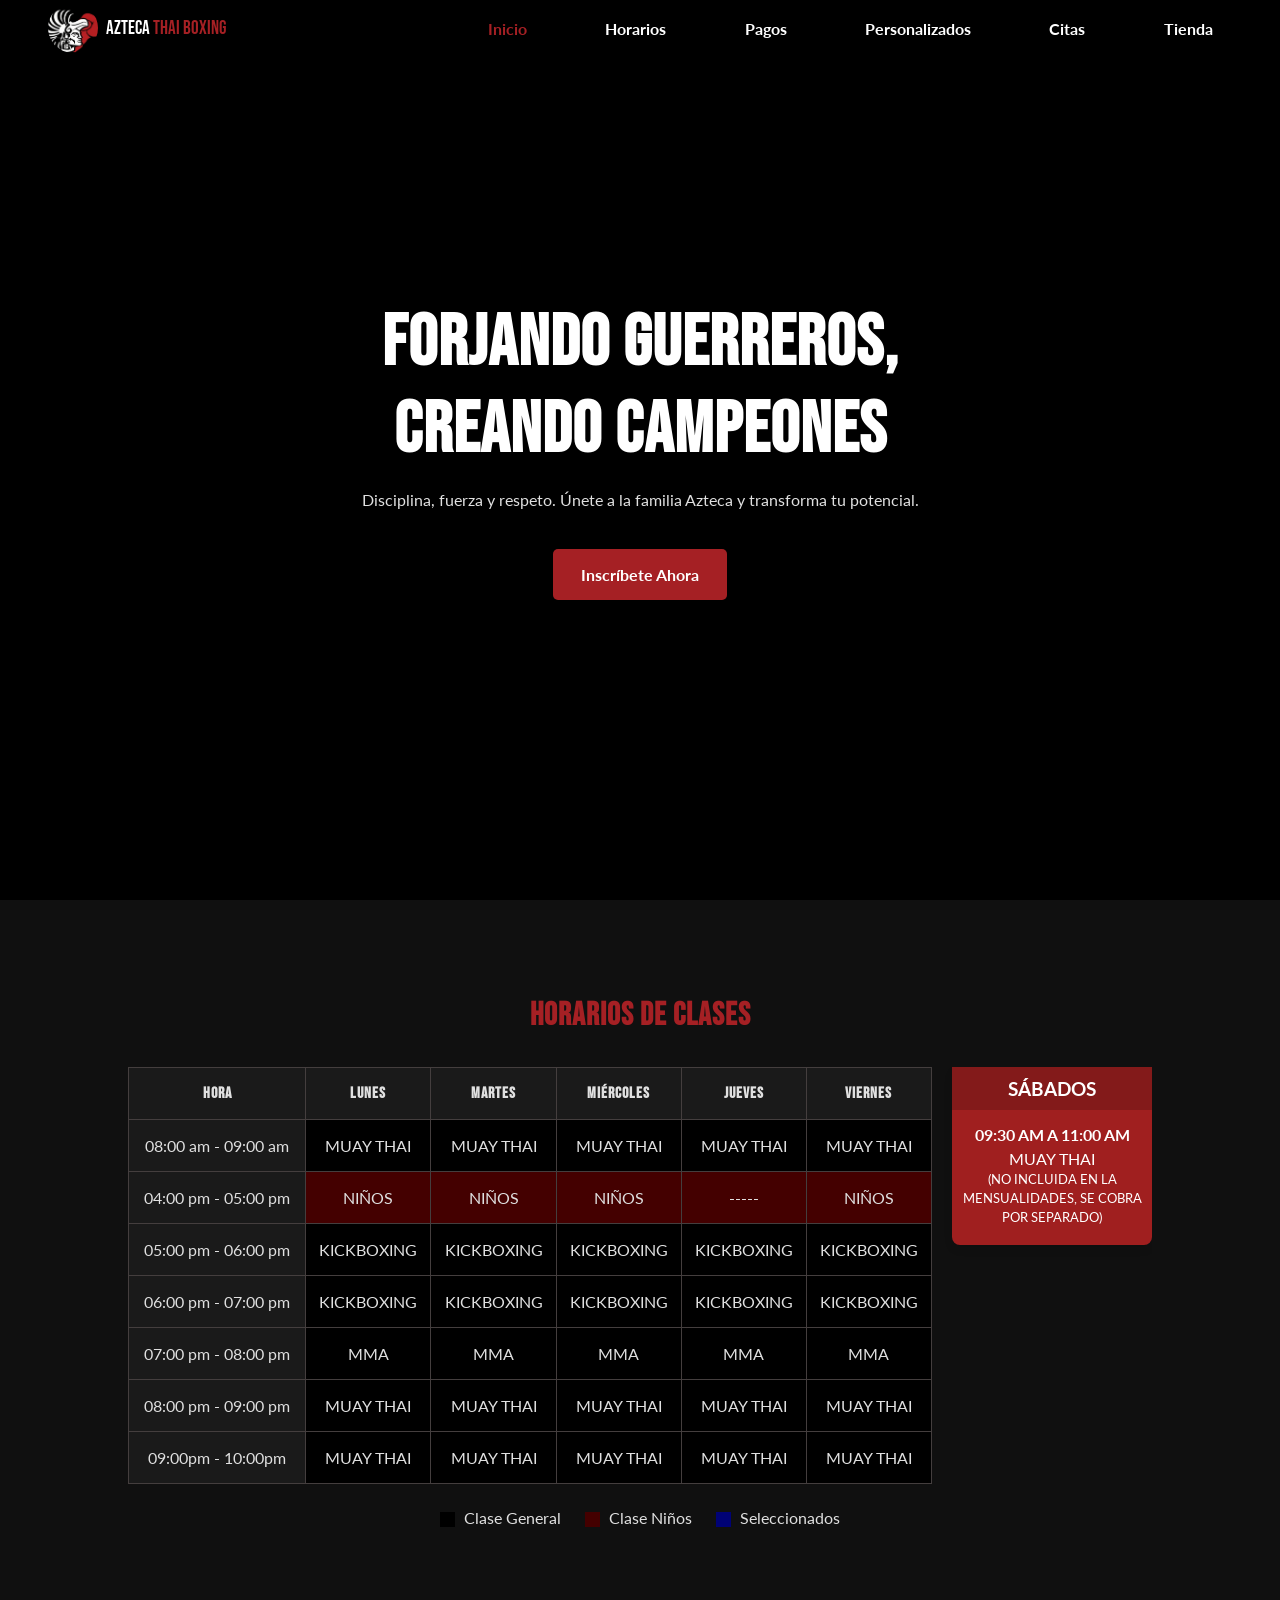
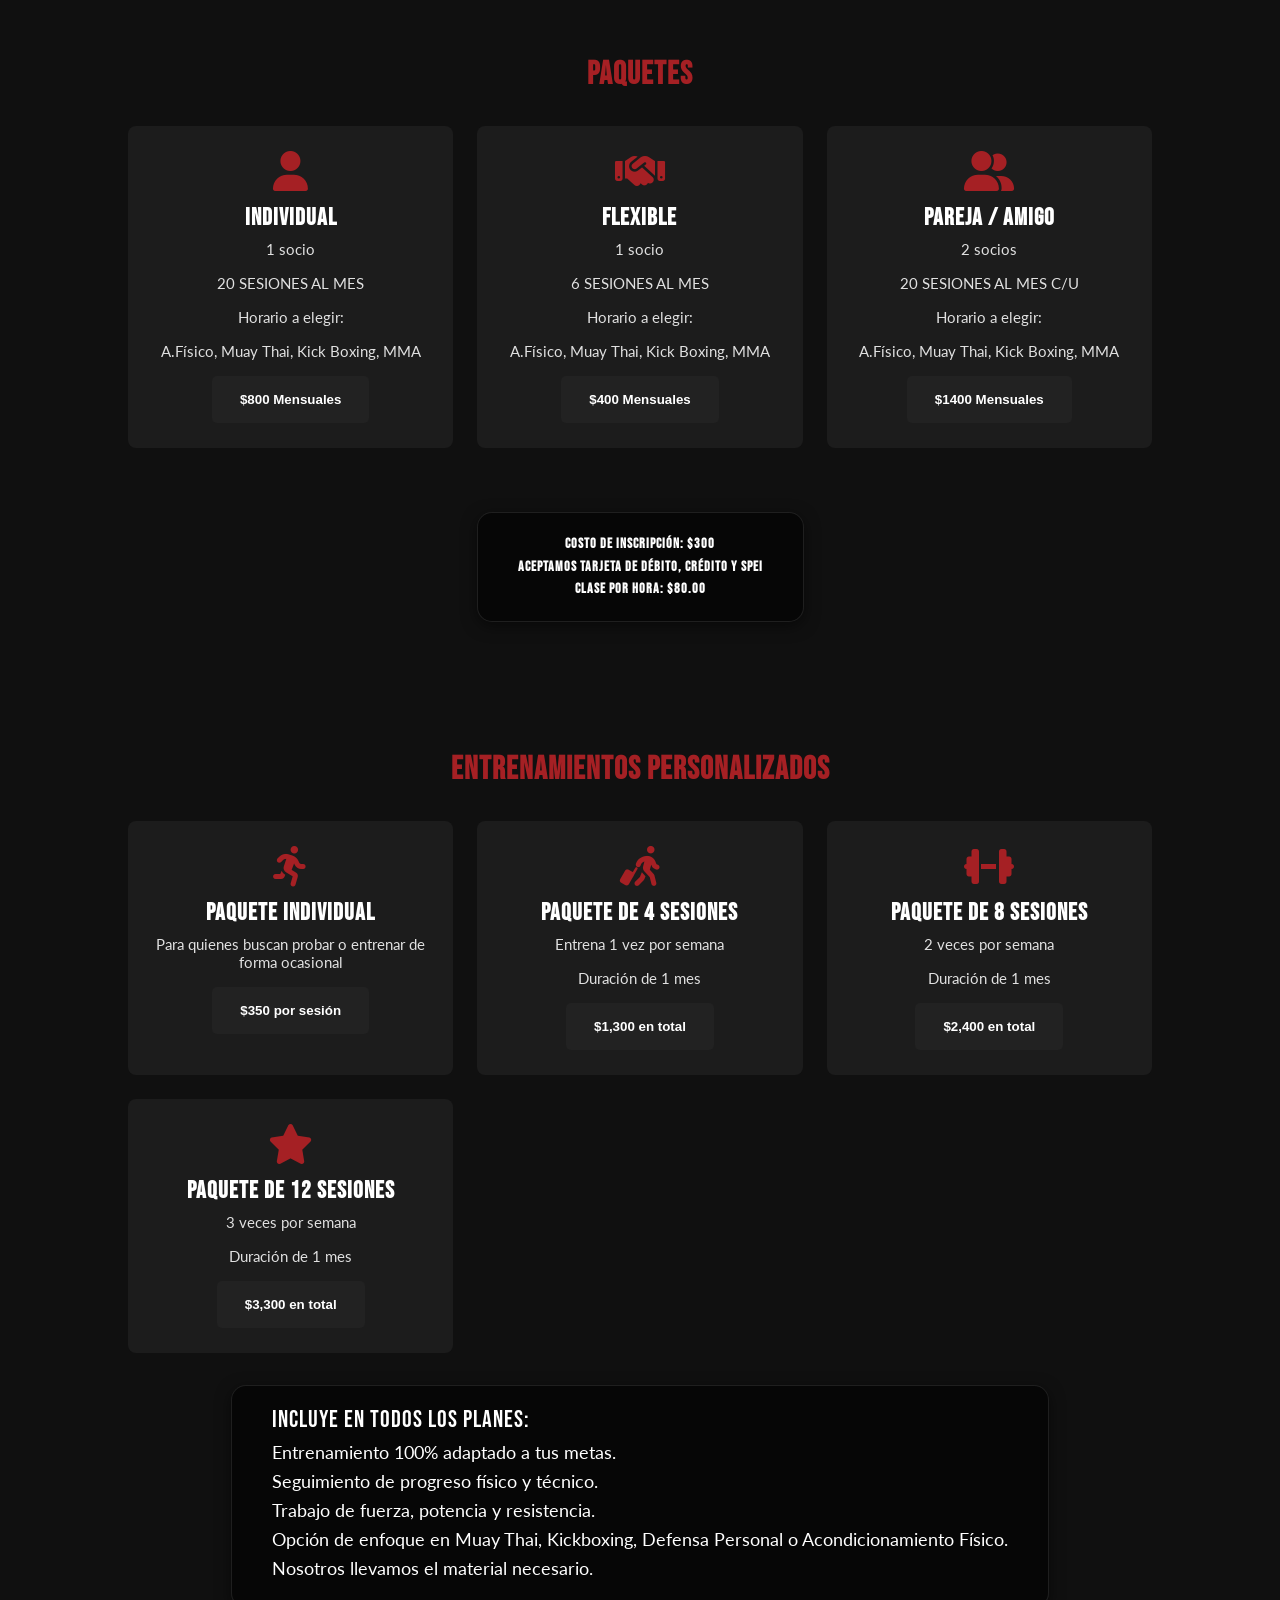
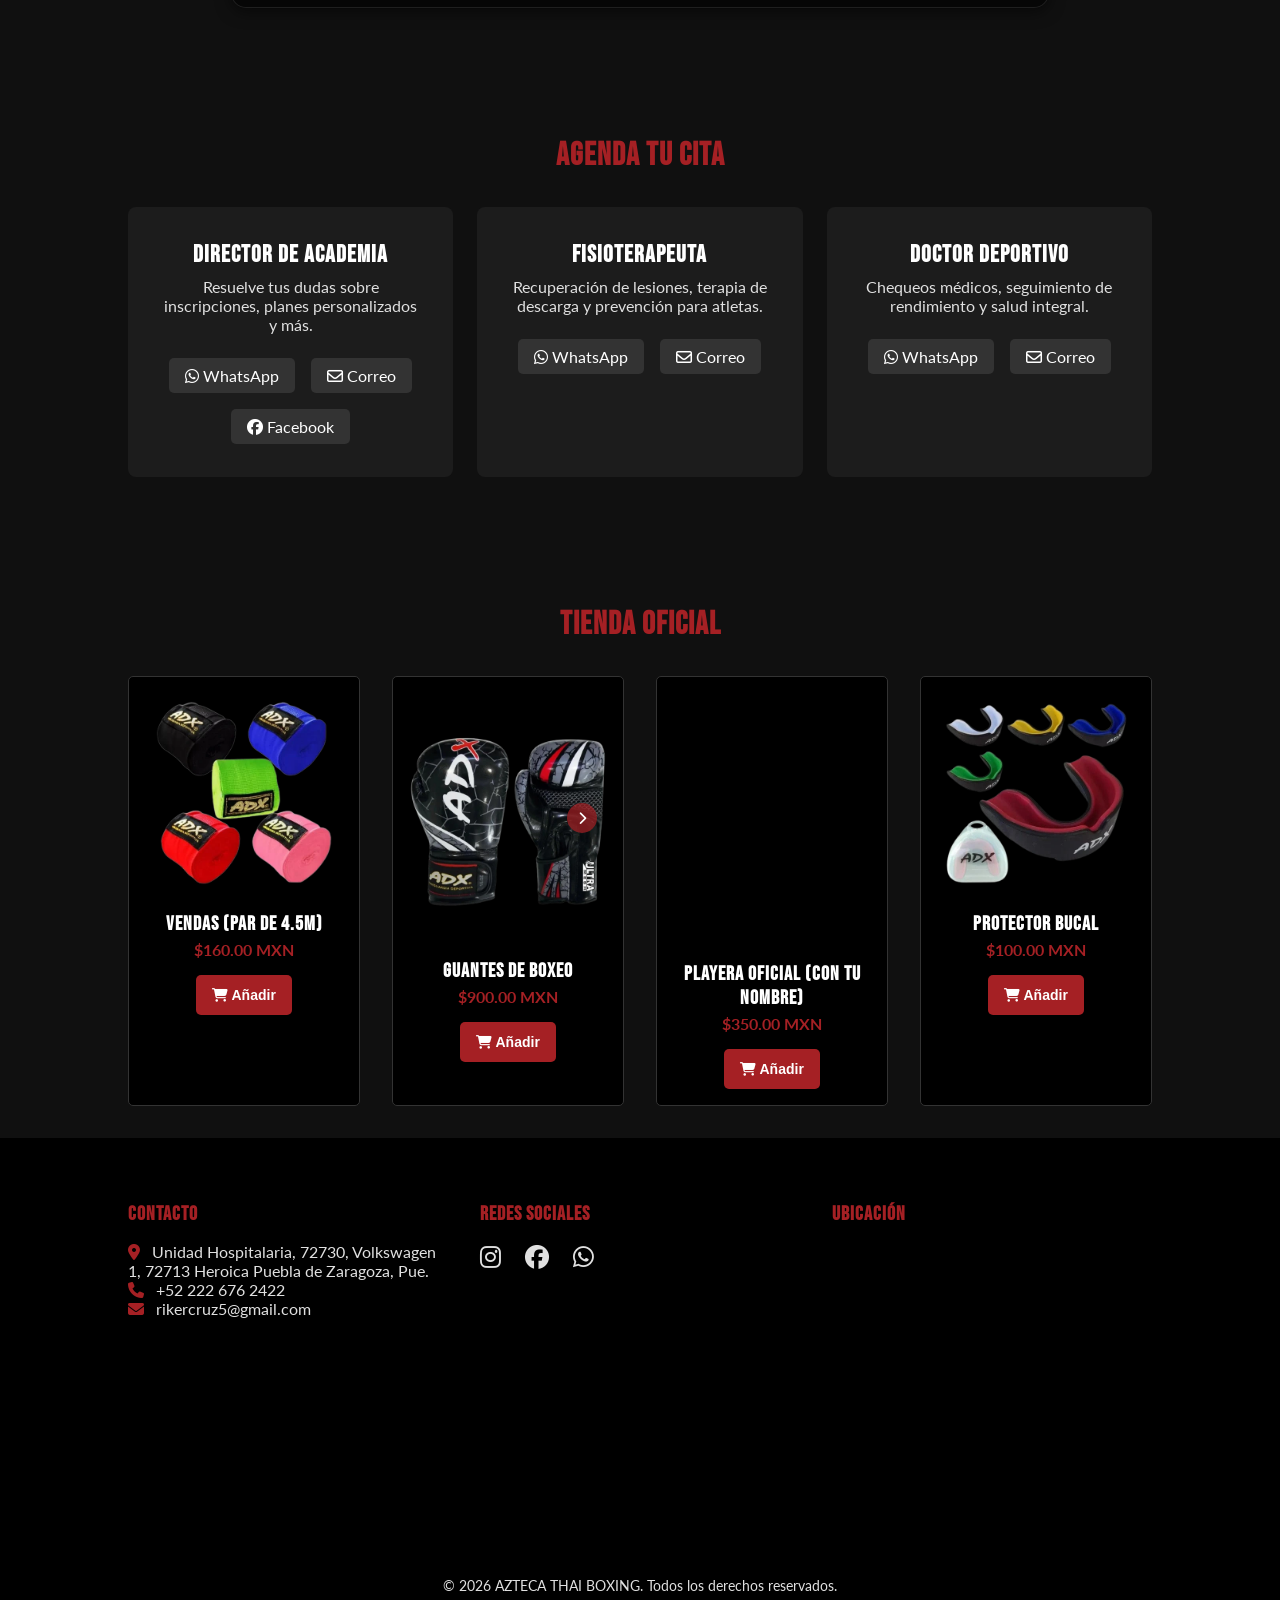
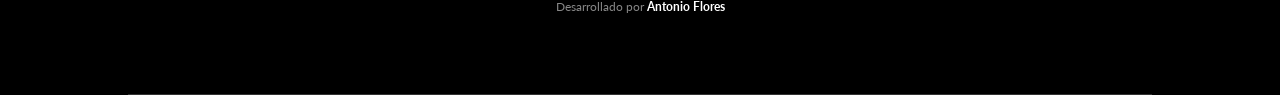
==== index.html @ 3874cb07 "Updates carousel images and container class for homepage Replaces carousel background images with .w" ====
<!DOCTYPE html>
<html lang="es">
<head>  
    <meta charset="UTF-8">
    <meta name="viewport" content="width=device-width, initial-scale=1.0">
    <title>AZTECA THAI BOXING - Forjando Guerreros</title>
    
    <link rel="stylesheet" href="style.css">
    
    <link rel="preconnect" href="https://fonts.googleapis.com">
    <link rel="preconnect" href="https://fonts.gstatic.com" crossorigin>
    <link href="https://fonts.googleapis.com/css2?family=Bebas+Neue&family=Lato:wght@400;700;900&display=swap" rel="stylesheet">
    
    <link rel="stylesheet" href="https://cdnjs.cloudflare.com/ajax/libs/font-awesome/6.5.1/css/all.min.css"/>
</head>

<body>

    <header class="header" id="header">
        <nav class="nav container">
            <div class="logo-container">
                <img src="img/logofondo.webp" alt="Logo Azteca Thai Boxing" class="logo">
                <a href="#" class="nav__logo">AZTECA <span>THAI BOXING</span></a>
            </div>

            <div class="nav__menu" id="nav-menu">
                <ul class="nav__list">
                    <li class="nav__item"><a href="#inicio" class="nav__link active-link">Inicio</a></li>
                    <li class="nav__item"><a href="#horarios" class="nav__link">Horarios</a></li>
                    <li class="nav__item"><a href="#pagos" class="nav__link">Pagos</a></li>
                    <li class="nav__item"><a href="#personalizados" class="nav__link">Personalizados</a></li> 
                    <li class="nav__item"><a href="#citas" class="nav__link">Citas</a></li>
                    <li class="nav__item"><a href="#tienda" class="nav__link">Tienda</a></li>
                </ul>
                <div class="nav__close" id="nav-close"><i class="fas fa-times"></i></div>
            </div>

            <div class="nav__toggle" id="nav-toggle"><i class="fas fa-bars"></i></div>
        </nav>
    </header>

    <main class="main">
        
        <section class="inicio" id="inicio">
           <div class="carousel-container">
                <div class="carousel-slide" style="background-image: url('img/fondo1.webp');"></div>
                <div class="carousel-slide" style="background-image: url('img/fondo2.webp');"></div>
                <div class="carousel-slide" style="background-image: url('img/fondo3.webp');"></div>
                <div class="carousel-slide" style="background-image: url('img/fondo4.webp');"></div>
            </div>

            <div class="inicio__container Scontainer grid">
                <div class="inicio__data">
                    <h1 class="inicio__title">FORJANDO GUERREROS, <br> CREANDO CAMPEONES</h1>
                    <p class="inicio__description">Disciplina, fuerza y respeto. Únete a la familia Azteca y transforma tu potencial.</p>
                    <a href="#pagos" class="button">Inscríbete Ahora</a>
                </div>
            </div>
        </section>

        <section class="section container" id="horarios">
            <h2 class="section__title">Horarios de Clases</h2>
            <div class="horarios__container">
                <div class="horarios__grid"> 
                    
                    <table class="horarios__table horarios__table--semana">
                        <thead>
                            <tr>
                                <th>Hora</th>
                                <th>Lunes</th>
                                <th>Martes</th>
                                <th>Miércoles</th>
                                <th>Jueves</th>
                                <th>Viernes</th>
                            </tr>
                        </thead>
                        <tbody>
                            <tr>
                                <td>08:00 am - 09:00 am</td>
                                <td class="clase-general">MUAY THAI</td>
                                <td class="clase-general">MUAY THAI</td>
                                <td class="clase-general">MUAY THAI</td>
                                <td class="clase-general">MUAY THAI</td>
                                <td class="clase-general">MUAY THAI</td>
                            </tr>
                            <tr>
                                <td>04:00 pm - 05:00 pm</td>
                                <td class="clase-ninos">NIÑOS</td>
                                <td class="clase-ninos">NIÑOS</td>
                                <td class="clase-ninos">NIÑOS</td>
                                <td class="clase-ninos">-----</td>
                                <td class="clase-ninos">NIÑOS</td>
                            </tr>
                            <tr>
                                <td>05:00 pm - 06:00 pm</td>
                                <td class="clase-general">KICKBOXING</td>
                                <td class="clase-general">KICKBOXING</td>
                                <td class="clase-general">KICKBOXING</td>
                                <td class="clase-general">KICKBOXING</td>
                                <td class="clase-general">KICKBOXING</td>
                            </tr>
                            <tr>
                                <td>06:00 pm - 07:00 pm</td>
                                <td class="clase-general">KICKBOXING</td>
                                <td class="clase-general">KICKBOXING</td>
                                <td class="clase-general">KICKBOXING</td>
                                <td class="clase-general">KICKBOXING</td>
                                <td class="clase-general">KICKBOXING</td>
                            </tr>
                            <tr>
                                <td>07:00 pm - 08:00 pm</td>
                                <td class="clase-general">MMA</td>
                                <td class="clase-general">MMA</td>
                                <td class="clase-general">MMA</td>
                                <td class="clase-general">MMA</td>
                                <td class="clase-general">MMA</td>
                            </tr>
                            <tr>
                                <td>08:00 pm - 09:00 pm</td>
                                <td class="clase-general">MUAY THAI</td>
                                <td class="clase-general">MUAY THAI</td>
                                <td class="clase-general">MUAY THAI</td>
                                <td class="clase-general">MUAY THAI</td>
                                <td class="clase-general">MUAY THAI</td>
                            </tr>
                            <tr>
                                <td>09:00pm - 10:00pm</td>
                                <td class="clase-general">MUAY THAI</td>
                                <td class="clase-general">MUAY THAI</td>
                                <td class="clase-general">MUAY THAI</td>
                                <td class="clase-general">MUAY THAI</td>
                                <td class="clase-general">MUAY THAI</td>
                            </tr>
                        </tbody>
                    </table>

                    <div class="horarios__sabado-columna">
                        <div class="horarios__sabado-titulo">SÁBADOS</div>
                        <div class="horarios__sabado-clase">
                            <p class="horarios__sabado-hora">09:30 AM A 11:00 AM</p>
                            <p class="horarios__sabado-nombre">MUAY THAI</p>
                            <small>(NO INCLUIDA EN LA MENSUALIDADES, SE COBRA POR SEPARADO)</small>
                        </div>
                    </div>

                </div> 
                
                <div class="horarios__leyenda">
                    <div><span class="color-box clase-general"></span> Clase General</div>
                    <div><span class="color-box clase-ninos"></span> Clase Niños</div>
                    <div><span class="color-box clase-seleccionados"></span> Seleccionados</div>
                </div>
            </div>
        </section>

        <section class="section container" id="pagos">  
            <h2 class="section__title">PAQUETES</h2>
            <div class="pagos__container">

                <article class="pago__card">
                    <i class="fas fa-user pago__icon"></i>
                    <h3 class="pago__title">Individual</h3>
                    <p>1 socio</p>
                    <p>20 SESIONES AL MES</p> <p>Horario a elegir:</p>
                    <p>A.Físico, Muay Thai, Kick Boxing, MMA</p>
                    <button class="button button-dark" onclick="contratarMensualidad('Paquete Mensual Individual ($800)')">
                        $800 Mensuales
                    </button>
                </article>

                <article class="pago__card">
                    <i class="fas fa-handshake pago__icon"></i>
                    <h3 class="pago__title">Flexible</h3>
                    <p>1 socio</p>
                    <p>6 SESIONES AL MES</p>
                    <p>Horario a elegir:</p>
                    <p>A.Físico, Muay Thai, Kick Boxing, MMA</p>
                    <button class="button button-dark" onclick="contratarMensualidad('Paquete Mensual Flexible ($400)')">
                        $400 Mensuales
                    </button>
                </article>

                <article class="pago__card">
                    <i class="fas fa-user-friends pago__icon"></i>
                    <h3 class="pago__title">Pareja / Amigo</h3>
                    <p>2 socios</p>
                    <p>20 SESIONES AL MES C/U</p>
                    <p>Horario a elegir:</p>
                    <p>A.Físico, Muay Thai, Kick Boxing, MMA</p>
                    <button class="button button-dark" onclick="contratarMensualidad('Paquete Mensual Pareja ($1400)')">
                        $1400 Mensuales
                    </button>
                </article>
            </div>
            
          <div class="pagos__info-container" style="text-align: center; margin-top: 2rem;">
    <h3 class="pagos__info"> 
        COSTO DE INSCRIPCIÓN: $300 <br>
        Aceptamos tarjeta de débito, crédito y SPEI <br>
        Clase por hora: $80.00
    </h3>
</div>
        </section>

        <section class="section container" id="personalizados">  
            <h2 class="section__title">ENTRENAMIENTOS PERSONALIZADOS</h2>

            <div class="personalizados__container">

                <article class="personalizados__card">
                    <i class="fas fa-running personalizados__icon"></i>
                    <h3 class="personalizados__title">Paquete Individual</h3>
                    <p>Para quienes buscan probar o entrenar de forma ocasional</p>
                    <button class="button button-dark" onclick="contratarMensualidad('Personalizado - Sesión Individual ($350)')">
                        $350 por sesión
                    </button>
                </article>

                <article class="personalizados__card">
                    <i class="fas fa-person-walking-luggage personalizados__icon"></i>
                    <h3 class="personalizados__title">Paquete de 4 sesiones</h3>
                    <p>Entrena 1 vez por semana</p>
                    <p>Duración de 1 mes</p>
                    <button class="button button-dark" onclick="contratarMensualidad('Personalizado - 4 Sesiones ($1,300)')">
                        $1,300 en total
                    </button>
                </article>

                <article class="personalizados__card">
                    <i class="fas fa-dumbbell personalizados__icon"></i>
                    <h3 class="personalizados__title">Paquete de 8 sesiones</h3>
                    <p>2 veces por semana</p>
                    <p>Duración de 1 mes</p>
                    <button class="button button-dark" onclick="contratarMensualidad('Personalizado - 8 Sesiones ($2,400)')">
                        $2,400 en total
                    </button>
                </article>

                <article class="personalizados__card">
                    <i class="fas fa-star personalizados__icon"></i>
                    <h3 class="personalizados__title">Paquete de 12 sesiones</h3>
                    <p>3 veces por semana</p>
                    <p>Duración de 1 mes</p>
                    <button class="button button-dark" onclick="contratarMensualidad('Personalizado - 12 Sesiones ($3,300)')">
                        $3,300 en total
                    </button>
                </article>

            </div>

            <div class="pagos__info-container" style="text-align: center; margin-top: 2rem;">
    <ul>
        <li><div class="titulo-lista-limpio">Incluye en todos los planes:</div></li>
        <li> Entrenamiento 100% adaptado a tus metas.</li>
        <li> Seguimiento de progreso físico y técnico.</li>
        <li> Trabajo de fuerza, potencia y resistencia.</li>
        <li> Opción de enfoque en Muay Thai, Kickboxing, Defensa Personal o Acondicionamiento Físico.</li>
        <li> Nosotros llevamos el material necesario.</li>
    </ul>
</div>
        </section>

        <section class="section container" id="citas">
            <h2 class="section__title">Agenda tu Cita</h2>
            <div class="citas__container grid">
                
                <article class="cita__card">
                    <h3 class="cita__title">Director de Academia</h3>
                    <p class="cita__description">Resuelve tus dudas sobre inscripciones, planes personalizados y más.</p>
                    <div class="cita__contact">
                        <a href="https://wa.me/5212226762422" target="_blank" class="button-contact"><i class="fab fa-whatsapp"></i> WhatsApp</a>
                        <a href="mailto:rikercruz5@gmail.com" class="button-contact"><i class="far fa-envelope"></i> Correo</a>
                        <a href="https://www.facebook.com/share/1aKrteZ46r/" target="_blank" class="button-contact"><i class="fab fa-facebook"></i> Facebook</a>
                    </div>
                </article>

                <article class="cita__card">
                    <h3 class="cita__title">Fisioterapeuta</h3>
                    <p class="cita__description">Recuperación de lesiones, terapia de descarga y prevención para atletas.</p>
                    <div class="cita__contact">
                        <a href="https://wa.me/5212211787979" target="_blank" class="button-contact"><i class="fab fa-whatsapp"></i> WhatsApp</a>
                        <a href="mailto:aztecafisioterapia@gmail.com" class="button-contact"><i class="far fa-envelope"></i> Correo</a>
                    </div>
                </article>

                <article class="cita__card">
                    <h3 class="cita__title">Doctor Deportivo</h3>
                    <p class="cita__description">Chequeos médicos, seguimiento de rendimiento y salud integral.</p>
                    <div class="cita__contact">
                        <a href="https://wa.me/5212212259422" target="_blank" class="button-contact"><i class="fab fa-whatsapp"></i> WhatsApp</a>
                        <a href="mailto:couoh_cohuo@hotmail.com" class="button-contact"><i class="far fa-envelope"></i> Correo</a>
                    </div>
                </article>
            </div>
        </section>

        <section class="section container" id="tienda">
            <h2 class="section__title">Tienda Oficial</h2>
            <div class="tienda__container grid">
                
                <div class="producto__card">
                    <img src="img/tienda/vendas.webp" alt="Vendas de Boxeo" class="producto__img">
                    <h3 class="producto__title">Vendas (Par de 4.5m)</h3>
                    <span class="producto__price">$160.00 MXN</span>
                    <button class="button button-small" onclick="abrirModal('Vendas (Par)')">
                        <i class="fas fa-shopping-cart"></i> Añadir
                    </button>
                </div>
                
                <div class="producto__card">
    
    <div class="mini-galeria__contenedor js-mini-galeria">
        <ul class="mini-galeria__track">
            <li class="mini-galeria__slide activo">
                    <img src="img/tienda/adx tribal 2.webp" alt="Vista 1" class="producto__img">
                </li>
                <li class="mini-galeria__slide">
                    <img src="img/tienda/Azul.webp" alt="Vista 2" class="producto__img">
                </li>
                <li class="mini-galeria__slide">
                    <img src="img/tienda/Negro.webp" alt="Vista 3" class="producto__img">
                </li>
                <li class="mini-galeria__slide">
                    <img src="img/tienda/Rojo.webp" alt="Vista 4" class="producto__img">
                </li>
                <li class="mini-galeria__slide">
                    <img src="img/tienda/Rosa.webp" alt="Vista 5" class="producto__img">
                </li>
            </li>
        </ul>
        
        <button class="mini-galeria__btn mini-galeria__btn--izq oculto">
             <i class="fas fa-chevron-left"></i>
        </button>
        <button class="mini-galeria__btn mini-galeria__btn--der">
             <i class="fas fa-chevron-right"></i>
        </button>
    </div>

    <h3 class="producto__title">Guantes de Boxeo</h3>
    <span class="producto__price">$900.00 MXN</span>
    <button class="button button-small" onclick="abrirModal('Guantes de Boxeo')">
        <i class="fas fa-shopping-cart"></i> Añadir
    </button>
</div>
                
                <div class="producto__card">
                    <video class="producto__img" autoplay muted loop playsinline>
                        <source src="img/tienda/playera-optimizada.webm" type="video/webm">
                        <source src="img/tienda/playerav.mp4" type="video/mp4">
                        Tu navegador no soporta videos.
                    </video>
                    
                    <h3 class="producto__title">Playera Oficial (con tu nombre)</h3>
                    <span class="producto__price">$350.00 MXN</span>
                    <button class="button button-small" onclick="abrirModal('Playera Oficial')">
                        <i class="fas fa-shopping-cart"></i> Añadir
                    </button>
                </div>

                <div class="producto__card">
                    <img src="img/tienda/bucal.webp" alt="Bucal" class="producto__img">
                    <h3 class="producto__title">Protector Bucal</h3>
                    <span class="producto__price">$100.00 MXN</span>
                    <button class="button button-small" onclick="abrirModal('Protector Bucal')">
                        <i class="fas fa-shopping-cart"></i> Añadir
                    </button>
                </div>
                
            </div>
        </section>
        
    </main>

    <footer class="footer">
        <div class="footer__container container">
            <div class="footer__content">
                <div class="footer__data">
                    <h3 class="footer__title">Contacto</h3>
                    <p class="footer__description">
                        <i class="fas fa-map-marker-alt"></i> Unidad Hospitalaria, 72730, Volkswagen 1, 72713 Heroica Puebla de Zaragoza, Pue.<br>
                        <i class="fas fa-phone"></i> +52 222 676 2422<br>
                        <i class="fas fa-envelope"></i> rikercruz5@gmail.com <br>
                    </p>
                </div>

                <div class="footer__data">
                    <h3 class="footer__title">Redes Sociales</h3>
                    <div class="footer__social">
                        <a href="https://www.instagram.com/azteca_thai_boxing_?igsh=azBjc3N2dG8yczhi" target="_blank" class="footer__social-link"><i class="fab fa-instagram"></i></a>
                        <a href="https://www.facebook.com/share/1B51MdNFzQ/" target="_blank" class="footer__social-link"><i class="fab fa-facebook"></i></a>
                        <a href="https://wa.me/+522226762422" target="_blank" class="footer__social-link"><i class="fab fa-whatsapp"></i></a>
                    </div>
                </div>

                <div class="footer__data footer__map">
                     <h3 class="footer__title">Ubicación</h3>
                     <iframe src="https://maps.google.com/maps?q=Azteca+Thai+Boxing+Puebla&t=&z=13&ie=UTF8&iwloc=&output=embed" width="400" height="300" style="border:0;" allowfullscreen="" loading="lazy"></iframe>
                </div>
            </div>
            <p class="footer__copy">
                © 2026 AZTECA THAI BOXING. Todos los derechos reservados.
                <br> <span class="footer__dev">
                Desarrollado por 
            <a href="https://www.instagram.com/e1_tiger?igsh=MjYycWR2NG5lejJ4" target="_blank" rel="noopener noreferrer">
            Antonio Flores
            </a>
            </span>
            </p>
        </div>
    </footer>

    <div id="modal-pedido" class="modal">
        <div class="modal-contenido">
            <span class="cerrar" onclick="cerrarModal()">×</span>
            
            <h3>Personaliza tu Pedido</h3>
            <p>Estás comprando: <strong id="producto-nombre-modal"></strong></p> 
            
            <div id="opcion-talla" class="opcion-personalizacion">
                <label for="talla">Talla:</label>
                <select id="talla" name="talla">
                    <option value="">Selecciona Talla</option>
                    <option value="S">S - Small (Playera)</option>
                    <option value="M">M - Medium (Playera)</option>
                    <option value="L">L - Large (Playera)</option>
                    <option value="XL">XL - Extra Large (Playera)</option>
                </select>
            </div>
            
            <div id="opcion-onzas" class="opcion-personalizacion">
                <label for="onzas">Onzas:</label>
                <select id="onzas" name="onzas">
                    <option value="">Selecciona Onzas</option>
                    <option value="8oz">8 Onzas</option>
                    <option value="10oz">10 Onzas</option>
                    <option value="12oz">12 Onzas</option>
                    <option value="14oz">14 Onzas</option>
                    <option value="16oz">16 Onzas</option>
                </select>
            </div>

            <div id="opcion-modelo" class="opcion-personalizacion">
                <label for="modelo">Modelo:</label>
                <select id="modelo" name="modelo">
                    <option value="">Selecciona Modelo</option>
                    <option value="ADX negro con blanco">ADX negro con blanco</option>
                    <option value="ADX Azul">ADX Azul</option>
                    <option value="ADX Negro">ADX Negro</option>
                    <option value="ADX Rojo">ADX Rojo</option>
                    <option value="ADX Rosa">ADX Rosa</option></option>
                </select>
            </div>

            <div id="opcion-color" class="opcion-personalizacion">
                <label for="color">Color:</label>
                <select id="color" name="color">
                    <option value="">Selecciona un color</option>
                    <option value="Rojo">Rojo</option>
                    <option value="Negro">Negro</option>
                    <option value="Azul">Azul</option>
                    <option value="Verde">Verde</option>
                </select>
            </div>
            
            <label for="nombre">Tu Nombre (para el pedido):</label>
            <input type="text" id="nombre" name="nombre" required placeholder="Ingresa tu nombre">
            
            <button class="button" onclick="enviarWhatsApp()">
                <i class="fab fa-whatsapp"></i> Comprar y Enviar a WhatsApp
            </button>
        </div>
    </div>

    <div id="modal-paquete" class="modal">
        <div class="modal-contenido">
            <span class="cerrar" onclick="cerrarModalPaquete()">×</span>
            
            <h3>Inscripción / Agendar</h3>
            <p>Estás eligiendo: <strong id="paquete-nombre-modal" style="color: var(--main-red);"></strong></p> 
            
            <label for="nombre-paquete-cliente">Tu Nombre Completo:</label>
            <input type="text" id="nombre-paquete-cliente" required placeholder="Ingresa tu nombre para el registro">
            
            <button class="button" onclick="enviarWhatsAppPaquete()">
                <i class="fab fa-whatsapp"></i> Solicitar Info / Inscribirme
            </button>
        </div>
    </div>

    <script src="script.js"></script>
</body>
</html>
---- style.css ----
/* =========================================
   [ 1 ] FUENTES Y COLORES
   ========================================= */
@import url('https://fonts.googleapis.com/css2?family=Bebas+Neue&family=Lato:wght@400;700&display=swap');

:root {
  --header-height: 3.5rem;
  --main-red: #A52024;
  --dark-color: #000000;
  --white-color: #FFFFFF;
  --text-color: #E0E0E0;
  --body-bg: #101010;

  --body-font: 'Lato', sans-serif;
  --title-font: 'Bebas Neue', cursive;

  --h1-font-size: 2.5rem; /* Ajustado para móvil */
  --h2-font-size: 2rem;
  --normal-font-size: 1rem;
  --small-font-size: .875rem;
  
  --font-bold: 700;
}

/* =========================================
   [ 2 ] BASE + FONDO PRINCIPAL (Watermark)
   ========================================= */
* {
  box-sizing: border-box;
  padding: 0;
  margin: 0;
}

html {
  scroll-behavior: smooth;
  overflow-x: hidden;
  position: relative; /* Necesario para que el ::before tome el 100% de la altura */
}

/* ===================================================================
   IMPLEMENTACIÓN CLAVE: PSEUDO-ELEMENTO PARA MARCA DE AGUA
   =================================================================== */
html::before {
    content: '';
    position: fixed; /* Fijo en la ventana de visualización */
    top: 0;
    left: 0;
    width: 100%;
    height: 100%;
    
    /* RUTA y PROPIEDADES del logo */
    background-image: url('img/logofondo.webp');
    background-position: center;
    background-repeat: no-repeat;
    
    /* TAMAÑO MEDIANO SOLICITADO */
    background-size: 500px; /* Tamaño fijo, puedes ajustar este valor (ej: 600px o 40vw) */
    
    /* OPACIDAD BAJA (Ajusta este valor si lo quieres más visible) */
    opacity: 0.8; 
    
    /* CAPA INFERIOR: Se asegura de que esté detrás de todo el contenido del body */
    z-index: -100; 
}


body {
  font-family: var(--body-font);
  font-size: var(--normal-font-size);
  background-color: var(--body-bg);
  color: var(--text-color);
  overflow-x: hidden;
  
  /* REVERTIDO: ELIMINAMOS background-image y opacity del body. */
  background-image: none; 
  opacity: 1; /* Esto es el valor por defecto, pero lo dejamos claro. */
}

h1, h2, h3 {
  color: var(--white-color);
  font-family: var(--title-font);
  letter-spacing: 1px;
}

ul {
  list-style: none;
}

a {
  text-decoration: none;
}

img, video {
  max-width: 100%;
  height: auto;
}

.container {
  max-width: 1024px;
  margin-left: 1.5rem;
  margin-right: 1.5rem;
}

.grid {
  display: grid;
  gap: 1.5rem;
}

.section {
  padding: 4.5rem 0 2rem;
}

.section__title {
  font-size: var(--h2-font-size);
  margin-bottom: 2rem;
  text-align: center;
  color: var(--main-red);
}

.main {
  overflow: hidden; 
}

/* =========================================
   [ 3 ] HEADER & NAV
   ========================================= */
.header {
  width: 100%;
  background-color: transparent;
  position: fixed;
  top: 0;
  left: 0;
  z-index: 100;
  transition: .3s; 
}

/* Fondo oscuro al hacer scroll (JS agrega esta clase) */
.scroll-header {
  background-color: var(--dark-color);
  box-shadow: 0 4px 8px hsla(0, 0%, 0%, 0.3);
}

.nav {
  height: var(--header-height);
  display: flex;
  justify-content: space-between;
  align-items: center;
}

.logo-container {
  display: flex;
  align-items: center;
  gap: 0.5rem; 
}

.logo {
  width: 50px;
  height: 50px;
  object-fit: cover;
  border-radius: 50%;
}

.nav__logo {
  color: var(--white-color);
  font-family: var(--title-font);
  font-size: 1.2rem;
}
.nav__logo span {
  color: var(--main-red);
}

.nav__toggle, .nav__close {
  font-size: 1.5rem;
  color: var(--white-color);
  cursor: pointer;
}

/* Menú Móvil */
@media screen and (max-width: 1023px) {
  .nav__menu {
    position: fixed;
    background-color: var(--dark-color);
    top: -100%;
    left: 0;
    width: 100%;
    padding: 4rem 0;
    text-align: center;
    transition: 0.4s;
    box-shadow: 0 4px 4px rgba(0,0,0,0.1);
  }
  
  .show-menu {
    top: 0;
  }
}

.nav__list {
  display: flex;
  flex-direction: column;
  gap: 1.5rem;
}

.nav__link {
  color: var(--white-color);
  font-family: 'Lato', sans-serif; 
  font-weight: 700;
  padding: 0.5rem 1.2rem;
  transition: .3s;
}

.nav__link:hover, .active-link {
  color: var(--main-red);
}

.nav__close {
  position: absolute;
  top: 1rem;
  right: 1.5rem;
}

/* =========================================
   [ 4 ] INICIO & CARRUSEL
   ========================================= */
.inicio {
  height: 100vh;
  position: relative;
  display: grid;
  align-items: center;
}

.carousel-container {
    position: absolute;
    top: 0;
    left: 0;
    width: 100%;
    height: 100%;
    z-index: -1;
    background-color: #000;
}

.carousel-slide {
    position: absolute;
    top: 0;
    left: 0;
    width: 100%;
    height: 100%;
    background-size: cover;
    background-position: center;
    opacity: 0;
    animation: fadeLoop 20s infinite; 
}

.carousel-slide:nth-child(1) { animation-delay: 0s; }
.carousel-slide:nth-child(2) { animation-delay: 5s; }
.carousel-slide:nth-child(3) { animation-delay: 10s; }
.carousel-slide:nth-child(4) { animation-delay: 15s; }

@keyframes fadeLoop {
    0% { opacity: 0; transform: scale(1.1); }
    5% { opacity: 1; }
    25% { opacity: 1; }
    30% { opacity: 0; transform: scale(1); }
    100% { opacity: 0; }
}

.inicio__container {
    position: relative;
    z-index: 1;
}

.inicio__data {
  text-align: center;
}
.inicio__title {
  font-size: var(--h1-font-size);
  margin-bottom: 1rem;
}
.inicio__description {
  margin-bottom: 2.5rem;
}

/* =========================================
   [ 5 ] BOTONES
   ========================================= */
.button {
  display: inline-block;
  background-color: var(--main-red);
  color: var(--white-color);
  padding: 1rem 1.75rem;
  font-weight: var(--font-bold);
  transition: .3s;
  border: none;
  cursor: pointer;
  border-radius: 5px;
}
.button:hover {
  transform: translateY(-3px);
  box-shadow: 0 5px 15px hsla(0, 79%, 38%, 0.4);
}
.button-dark {
    background-color: #222;
}
.button-dark:hover {
    background-color: var(--dark-color);
    box-shadow: 0 5px 15px hsla(0, 0%, 0%, 0.4);
}
.button-small {
  padding: .75rem 1rem;
  font-size: var(--small-font-size);
}

/* =========================================
   [ 6 ] HORARIOS
   ========================================= */
.horarios__container {
    overflow-x: auto;
}
.horarios__table {
    width: 100%;
    border-collapse: collapse;
    text-align: center;
    min-width: 600px;
}
.horarios__table th, .horarios__table td {
    padding: 1rem .5rem;
    border: 1px solid #443e3e;
}
/* --- DISEÑO LIMPIO PARA LA COLUMNA DE HORA --- */
.horarios__table td:first-child {
    /* 1. Fondo sólido para tapar el logo (Obligatorio para que se lea) */
    background-color: #1a1a1a; 
    
    /* 2. Borde estándar: Igual al del resto de la tabla (Gris oscuro/marrón) */
    border: 1px solid #443e3e; /* Reemplaza la barra roja por el borde normal */
    
    /* 3. Estilo de texto: Normalizado */
    color: var(--text-color); /* Usa el mismo gris claro del resto de textos */
    font-family: var(--body-font); /* Fuente normal (Lato), no la de títulos */
    font-weight: normal; /* Quita la negrita extra */
    font-size: 1rem; /* Tamaño normal */
    
    /* Mantenemos el "sticky" porque es muy útil en celular, pero sin destacar tanto */
    position: sticky;
    left: 0;
    z-index: 10;
}
.horarios__table th {
    background-color: #1a1a1a;
    font-family: var(--title-font);
    letter-spacing: 1px;
}
.clase-general { background-color: #000000; }
.clase-ninos { background-color: #440000; }
.clase-seleccionados {
    background-color: lab(32.3% 79.2 -107.86 / 0.227);
    color: #adadad;
    font-weight: bold;
}

.horarios__leyenda {
    display: flex;
    justify-content: center;
    gap: 1.5rem;
    margin-top: 1.5rem;
    flex-wrap: wrap;
}
.color-box {
    display: inline-block;
    width: 15px;
    height: 15px;
    margin-right: 5px;
    vertical-align: middle;
}

/* Estilos para columna de Sábados */
.horarios__grid {
    display: flex;
    gap: 20px;
    justify-content: center;
    align-items: flex-start;
}

.horarios__table--semana {
    flex-grow: 1;
    width: auto;
}

.horarios__sabado-columna {
    width: 200px;
    background-color: #a01f1f;
    color: white;
    border-radius: 8px;
    padding-bottom: 20px;
    box-shadow: 0 4px 8px rgba(0, 0, 0, 0.1);
    text-align: center;
}

.horarios__sabado-titulo {
    background-color: #831a1a;
    padding: 10px 0;
    font-size: 1.2em;
    font-weight: bold;
    margin-bottom: 15px;
}
/* Media Query para horarios en móvil */
@media (max-width: 768px) {
    .horarios__grid {
        flex-direction: column;
        gap: 30px;
    }

    .horarios__sabado-columna {
        width: 100%;
    }
}


/* =========================================
   [ 7 ] PAQUETES, PERSONALIZADOS Y CITAS (TARJETAS)
   ========================================= */
.pagos__container,
.personalizados__container {
    display: grid;
    gap: 1.5rem;
    grid-template-columns: repeat(auto-fit, minmax(250px, 1fr));
}

.pago__card,
.personalizados__card,
.cita__card { 
    background-color: #1c1c1c;
    padding: 1.5rem 1rem; 
    text-align: center;
    border: 1px solid transparent;
    transition: .3s;
    border-radius: 8px;
    
    position: relative; 
    z-index: 1; 
}

.pago__card:hover,
.personalizados__card:hover {
    border-color: var(--main-red);
    transform: translateY(-5px);
}

.pago__icon,
.personalizados__icon {
    font-size: 2.5rem;
    color: var(--main-red);
    margin-bottom: 0.75rem;
}

.pago__title,
.personalizados__title,
.cita__title {
    font-size: 1.5rem;
    margin-bottom: .5rem;
}

/* Espacio entre textos */
.pago__card p,
.personalizados__card p {
    margin-bottom: 1rem;
    font-size: 0.95rem;
}

.pagos__info {
    text-align: center;
    margin-top: 2rem;
    font-size: var(--small-font-size);
    line-height: 1.6;
}


/* =========================================
   [ 8 ] EFECTO LOGO EN FONDO - LIMPIEZA TARJETAS
   ========================================= */

/* Se limpian los pseudo-elementos usados antes en las tarjetas */
.pago__card::before,
.personalizados__card::before,
.cita__card::before {
    content: none; 
}

/* Aseguramos que las tarjetas de la Tienda NO tengan fondo */
.producto__card {
    background-image: none;
}


/* =========================================
   [ 9 ] CITAS (ESTILOS ESPECÍFICOS)
   ========================================= */
.citas__container {
    grid-template-columns: repeat(auto-fit, minmax(280px, 1fr));
}

.cita__card {
    padding: 2rem;
    text-align: center;
    border-radius: 8px;
}
.cita__description {
    margin-bottom: 1.5rem;
}
.cita__contact {
    display: flex;
    flex-wrap: wrap;
    justify-content: center;
    gap: 1rem;
}
.button-contact {
    color: var(--white-color);
    background-color: #333;
    padding: .5rem 1rem;
    border-radius: 5px;
    transition: .3s;
}
.button-contact:hover {
    background-color: var(--main-red);
}

/* =========================================
   [ 10 ] TIENDA
   ========================================= */
.tienda__container {
    grid-template-columns: repeat(auto-fit, minmax(220px, 1fr));
    gap: 2rem;
}
.producto__card {
    background-color: var(--dark-color);
    text-align: center;
    padding: 1rem;
    border-radius: 5px;
    overflow: hidden;
    transition: .3s;
    border: 1px solid #333;
}
.producto__card:hover {
    transform: translateY(-5px);
    box-shadow: 0 8px 16px hsla(0, 0%, 0%, 0.4);
    border-color: var(--main-red);
}
.producto__img {
    width: 100%;
    height: 200px;
    object-fit: contain;
    margin-bottom: 1rem;
    border-radius: 5px;
    background-color: #000;
}
.producto__title {
    font-size: 1.25rem;
    margin-bottom: .25rem;
}
.producto__price {
    display: block;
    color: var(--main-red);
    font-weight: var(--font-bold);
    margin-bottom: 1rem;
}

/* =========================================
   [ 11 ] FOOTER
   ========================================= */
.footer {
    background-color: var(--dark-color);
    padding-top: 4rem;
}
.footer__container {
    border-bottom: 1px solid #333;
    padding-bottom: 3rem;
}
.footer__content {
    display: grid;
    gap: 2rem;
}
.footer__title {
    font-size: 1.25rem;
    margin-bottom: 1rem;
    color: var(--main-red);
}
.footer__description i {
    color: var(--main-red);
    margin-right: .5rem;
}
.footer__social {
    display: flex;
    gap: 1.5rem;
}
.footer__social-link {
    font-size: 1.5rem;
    color: var(--text-color);
    transition: .3s;
}
.footer__social-link:hover {
    color: var(--main-red);
}
.footer__copy {
    padding: 2rem 0;
    text-align: center;
    font-size: var(--small-font-size);
}
.footer__map iframe {
    width: 100%;
    border-radius: 5px;
}

/* =========================================
   [ 12 ] MODAL (VENTANA EMERGENTE)
   ========================================= */
.modal {
  display: none; 
  position: fixed; 
  z-index: 2000; 
  left: 0;
  top: 0;
  width: 100%;
  height: 100%;
  overflow: auto;
  background-color: rgba(0,0,0,0.8);
  padding-top: 50px;
}

.modal-contenido {
  background-color: #101010;
  margin: 5% auto;
  padding: 20px;
  border: 1px solid var(--main-red);
  width: 90%; 
  max-width: 450px; 
  border-radius: 12px;
  position: relative;
  box-shadow: 0 4px 20px rgba(165, 32, 36, 0.2);
}

.modal-contenido label {
  display: block;
  margin-top: 15px;
  margin-bottom: 5px;
  font-weight: bold;
  color: var(--white-color);
}

.modal-contenido select, 
.modal-contenido input[type="text"] {
  width: 100%;
  padding: 12px;
  margin-bottom: 10px;
  border: 1px solid #333;
  background-color: #222;
  color: white;
  border-radius: 6px;
}

.cerrar {
  color: #aaa;
  float: right;
  font-size: 28px;
  font-weight: bold;
  cursor: pointer;
}
.cerrar:hover { color: var(--main-red); }

/* Estilos de Botón de WhatsApp dentro del Modal */
.modal-contenido .button {
    width: 100%;
    margin-top: 20px;
    background-color: var(--dark-color); 
    color: var(--white-color);           
    border: none;
    padding: 12px;
    font-size: 1rem;
    cursor: pointer;
    border-radius: 6px;
    transition: background-color 0.3s;
}
#opcion-onzas {
    display: none;
}

/* Efecto al pasar el ratón (Hover) */
.modal-contenido .button:hover {
    background-color: #800c0c79; 
    color: var(--white-color);
}

/* =========================================
   [ 13 ] MEDIA QUERIES (ADAPTACIÓN PC)
   ========================================= */
@media screen and (min-width: 768px) {
  .nav__menu {
    width: auto;
    background-color: transparent;
    padding: 0;
    position: initial;
    box-shadow: none;
  }
  .nav__list {
    flex-direction: row;
    gap: 2rem;
  }
  .nav__toggle, .nav__close {
    display: none;
  }
  .nav__link {
    background: transparent; 
    margin: 0;
  }
  .nav__link:hover, .active-link {
    background: transparent;
    transform: none;
  }

  .inicio__title {
      font-size: 4.5rem;
  }
  .footer__content {
      grid-template-columns: repeat(3, 1fr);
  }
}

@media screen and (min-width: 1024px) {
  .container {
    margin-left: auto;
    margin-right: auto;
  }
  .section {
    padding: 6rem 0 2rem;
  }
  /* Ajuste para que el menú no se amontone con el logo */
  .nav__list {
    gap: 2.5rem;
  }
}

/* ---  AGREGAR A STYLE.CSS --- */

/* Estilos Grid para separar el Sábado */
.horarios__grid {
    display: flex;
    gap: 20px;
    justify-content: center;
    align-items: flex-start;
}
.horarios__table--semana {
    flex-grow: 1;
    width: auto;
}
.horarios__sabado-columna {
    width: 200px;
    background-color: #a01f1f;
    color: white;
    border-radius: 8px;
    padding-bottom: 20px;
    text-align: center;
}
.horarios__sabado-titulo {
    background-color: #831a1a;
    padding: 10px 0;
    font-size: 1.2em;
    font-weight: bold;
    margin-bottom: 15px;
}
.horarios__sabado-clase { padding: 0 10px; }
.horarios__sabado-hora { font-weight: bold; margin-bottom: 5px; }

/* Color para Seleccionados */
.clase-seleccionados {
    background-color: #000275; /* Amarillo/Dorado */
    color: #ffffff;
    font-weight: bold;
}

/* Ocultar modelo por defecto en el modal */
#opcion-modelo { display: none; }

/* Responsivo para móviles */
@media (max-width: 768px) {
    .horarios__grid { flex-direction: column; }
    .horarios__sabado-columna { width: 100%; }
}
.pagos__info-container h3 {
  /* Fondo negro con 60% de opacidad (se ve lo de atrás oscurecido) */
  background-color: rgba(0, 0, 0, 0.6);
  
  /* EL TRUCO: Desenfoca la imagen que está detrás del texto */
  backdrop-filter: blur(8px); 
  -webkit-backdrop-filter: blur(8px); /* Para soporte en Safari/iOS */

  /* Estética */
  border-radius: 15px; /* Bordes redondeados, más amigable */
  padding: 20px 40px; /* Dale aire al texto, que no se sienta apretado */
  border: 1px solid rgba(255, 255, 255, 0.1); /* Un borde muy sutil */
  box-shadow: 0 4px 15px rgba(0,0,0,0.5); /* Sombra para darle profundidad */
  
  display: inline-block;
  color: #fff;
}
/* =========================================
   ESTILOS DE LA MINI GALERÍA (CORREGIDO)
   ========================================= */

/* 1. El Contenedor: Define el tamaño y oculta lo que sobra */
.mini-galeria__contenedor {
    position: relative; /* Necesario para que los hijos absolutos se guíen de aquí */
    height: 250px;      /* ALTURA FIJA: Sin esto, colapsa a 0px */
    width: 100%;
    overflow: hidden;   /* Oculta las imágenes que están a los lados */
    border-radius: 5px;
    margin-bottom: 1rem;
    background-color: #000; /* Fondo negro por si la imagen tarda en cargar */
}

/* 2. El Riel: Contiene las imágenes */
.mini-galeria__track {
    padding: 0;
    margin: 0;
    list-style: none;
    position: relative;
    height: 100%;
    width: 100%;
    /* Quitamos el transition aquí para que JS lo maneje si es necesario, 
       pero lo dejamos para suavidad básica */
    transition: transform 0.3s ease-in-out;
}

/* 3. Las Slides: AQUÍ ESTÁ LA CLAVE PARA QUE NO SEA LISTA */
.mini-galeria__slide {
    position: absolute; /* Esto las saca del flujo normal y las encima */
    top: 0;
    left: 0;            /* Todas empiezan en la izquierda */
    width: 100%;
    height: 100%;
}

.mini-galeria__slide img {
    width: 100%;
    height: 100%;
    object-fit: contain; /* 'Contain' para que se vea todo el guante, 'cover' si quieres llenar todo */
}

/* 4. Botones */
.mini-galeria__btn {
    position: absolute;
    top: 50%;
    transform: translateY(-50%);
    background: rgba(165, 32, 36, 0.7); /* Usando el rojo de tu marca */
    color: white;
    border: none;
    width: 30px;
    height: 30px;
    border-radius: 50%;
    cursor: pointer;
    z-index: 10;
    display: flex;
    justify-content: center;
    align-items: center;
}

.mini-galeria__btn:hover {
    background: rgba(165, 32, 36, 1);
}

.mini-galeria__btn--izq { left: 10px; }
.mini-galeria__btn--der { right: 10px; }

.oculto { display: none; }
/* Esto asegura que la lista también tenga el estilo de cristal */
.pagos__info-container ul {
  background-color: rgba(0, 0, 0, 0.6);
  backdrop-filter: blur(8px);
  -webkit-backdrop-filter: blur(8px);
  border-radius: 15px;
  padding: 20px 40px;
  border: 1px solid rgba(255, 255, 255, 0.1);
  box-shadow: 0 4px 15px rgba(0,0,0,0.5);
  display: inline-block;
  color: #fff;
  text-align: left; /* Las listas se leen mejor alineadas a la izquierda */
  list-style: none; /* Quita los puntos por defecto si prefieres usar emojis */
}

.pagos__info-container ul li {
    margin-bottom: 8px; /* Separación entre líneas */
    font-size: 1.1rem; /* Tamaño de letra más cómodo para leer */
}
/* =========================================
   AJUSTE DE LOGO EN ESCRITORIO
   ========================================= */
@media screen and (min-width: 1024px) {
  /* Seleccionamos la barra de navegación */
  .nav {
    /* 1. Rompemos el límite de 1024px */
    max-width: 100% !important; 
    
    /* 2. Quitamos el centrado automático */
    margin-left: 0 !important;
    margin-right: 0 !important;

    /* 3. Agregamos un poco de aire a los lados para que no pegue con el borde del monitor */
    padding-left: 3rem;  /* Ajusta este número para moverlo más o menos a la izquierda */
    padding-right: 3rem; /* Lo mismo para el menú de la derecha */
  }
}
/* =========================================
   CORRECCIÓN VIDEO TIENDA (PLAYERA)
   ========================================= */
.producto__card video.producto__img {
    /* 1. Aumentamos la altura solo para el video */
    height: 250px; /* Doble de altura que las fotos normales */
    
    /* 2. Ajuste de visualización */
    object-fit: cover; /* Usa 'cover' para que llene todo el cuadro sin bordes negros */
    /* Si el video se ve cortado, cambia 'cover' por 'contain' */
    
    /* 3. Aseguramos que se vea nítido */
    background-color: #000;
}
/* Estilo del texto "Desarrollado por..." */
.footer__dev {
    font-size: 0.75rem; /* Un poco más pequeño que el copy normal */
    color: #888; /* Gris tenue para no distraer */
    margin-top: 5px;
    display: inline-block;
}

/* Estilo de tu Nombre (el enlace) */
.footer__dev a {
    color: var(--white-color); /* Tu nombre en blanco para resaltar un poco */
    font-weight: bold;
    text-decoration: none;
    transition: 0.3s;
}

/* Efecto al pasar el mouse sobre tu nombre */
.footer__dev a:hover {
    color: var(--main-red); /* Se pone rojo (color de la marca) al tocarlo */
    text-shadow: 0 0 8px rgba(165, 32, 36, 0.6); /* Un pequeño brillo */
}
/* Título limpio para listas (Sin fondo de vidrio) */
.titulo-lista-limpio {
    font-family: var(--title-font); /* Usa tu fuente Bebas Neue */
    font-size: 1.5rem;              /* Mismo tamaño que personalizados__title */
    color: var(--white-color);      /* Color blanco */
    margin-bottom: 0.5rem;          /* Espacio abajo */
    letter-spacing: 1px;            /* Espaciado de letras elegante */
    line-height: 1.2;
}
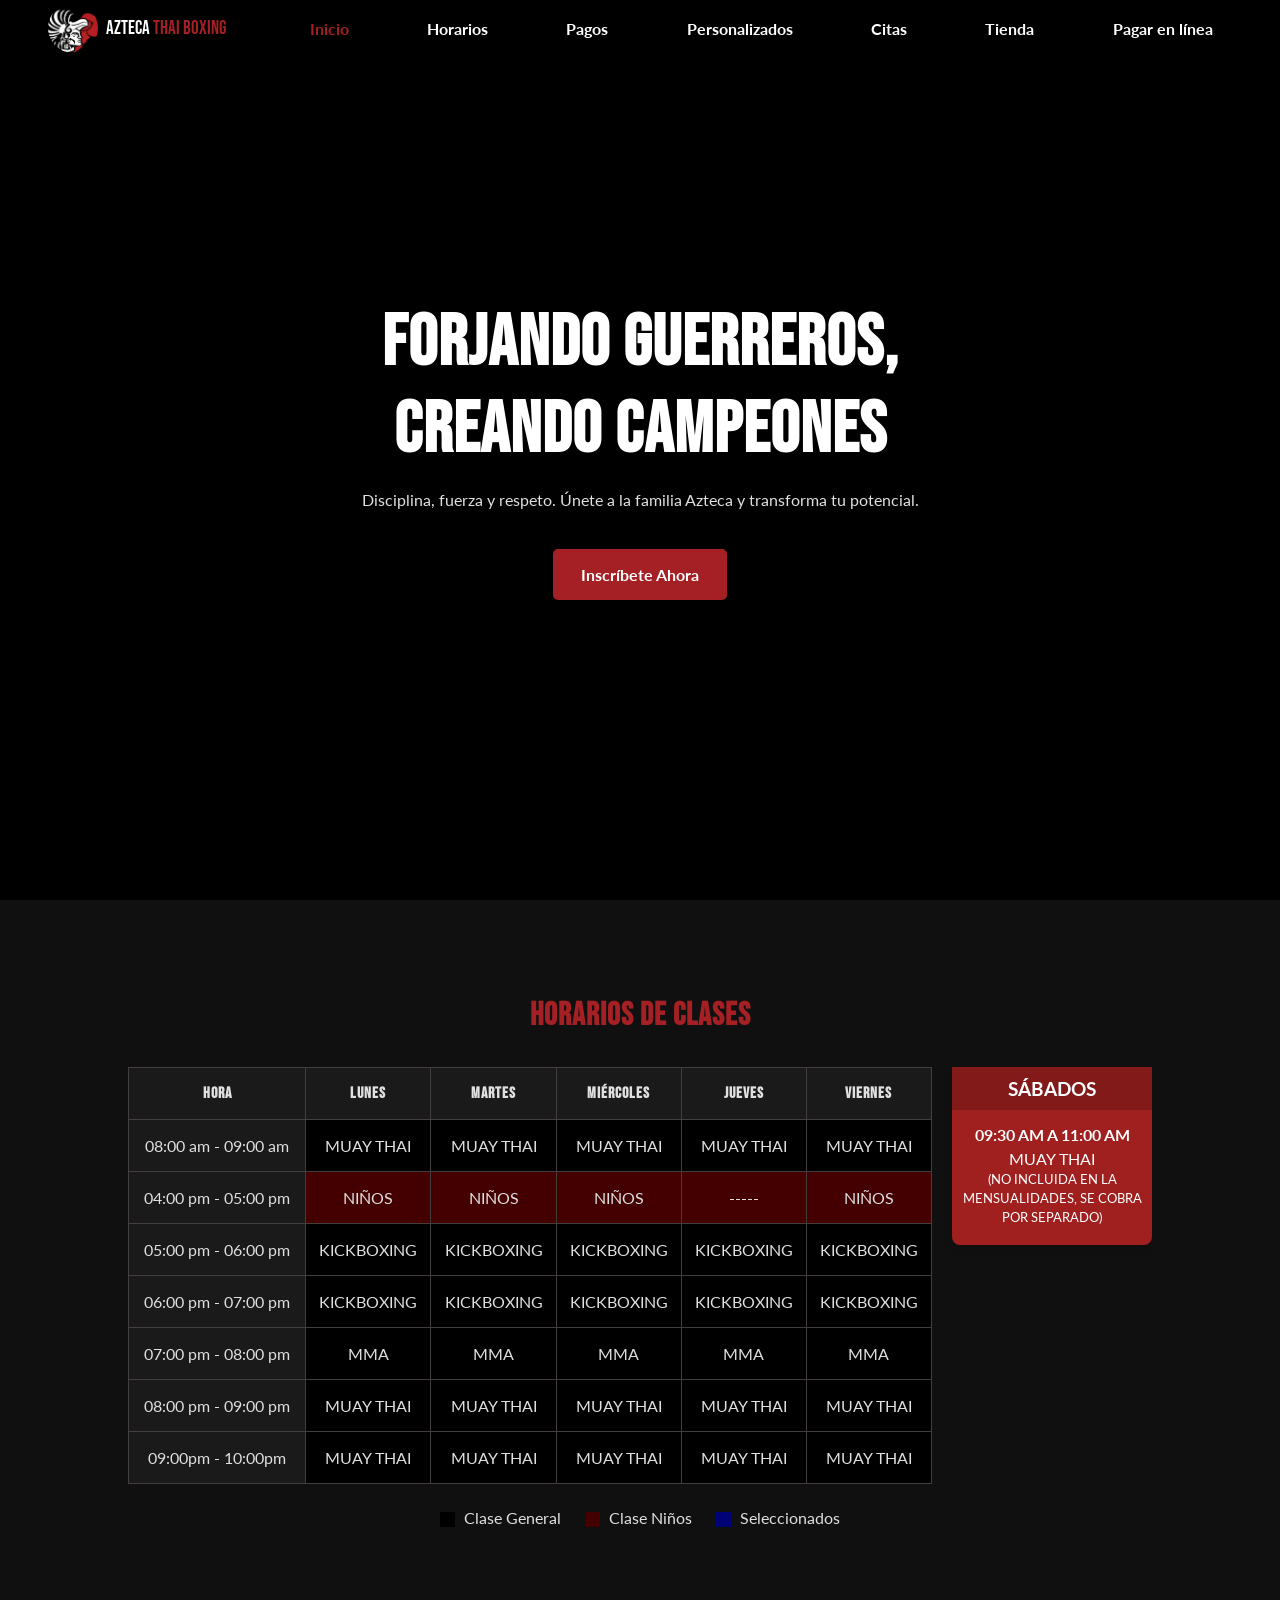
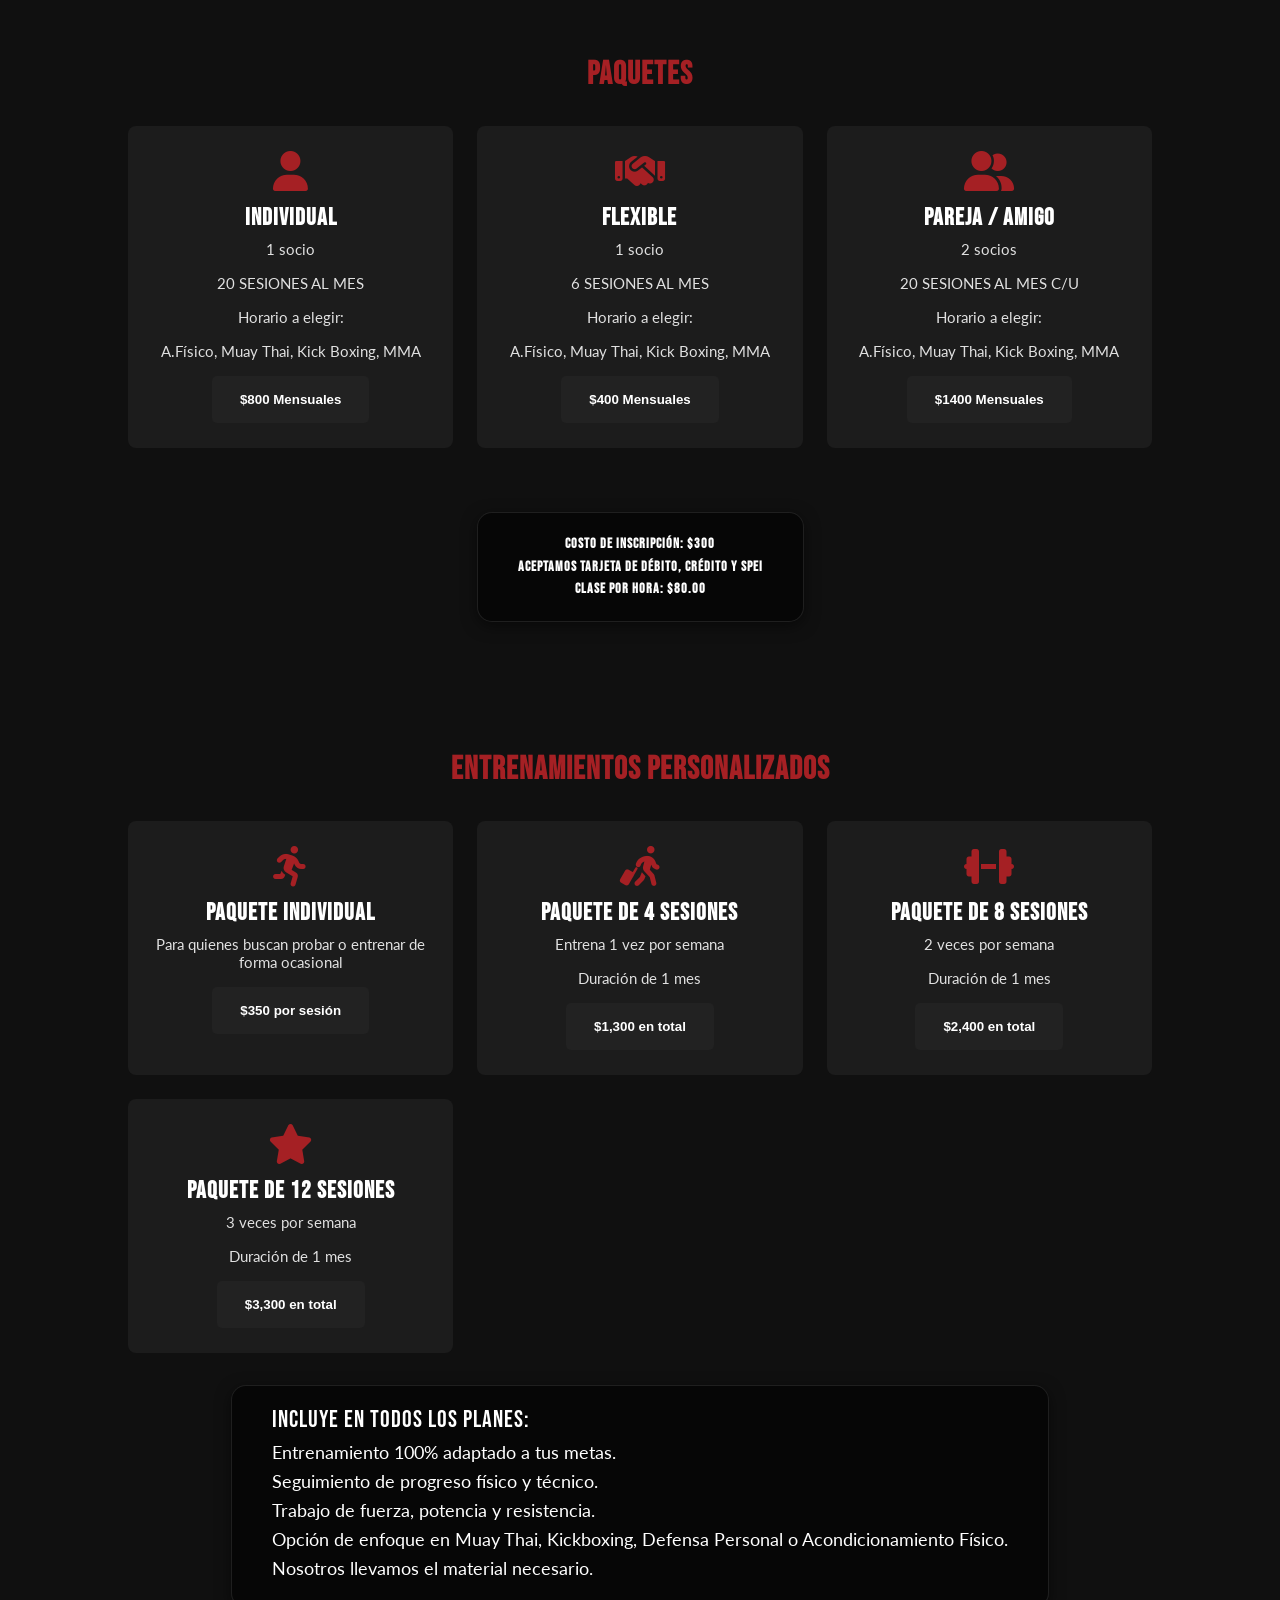
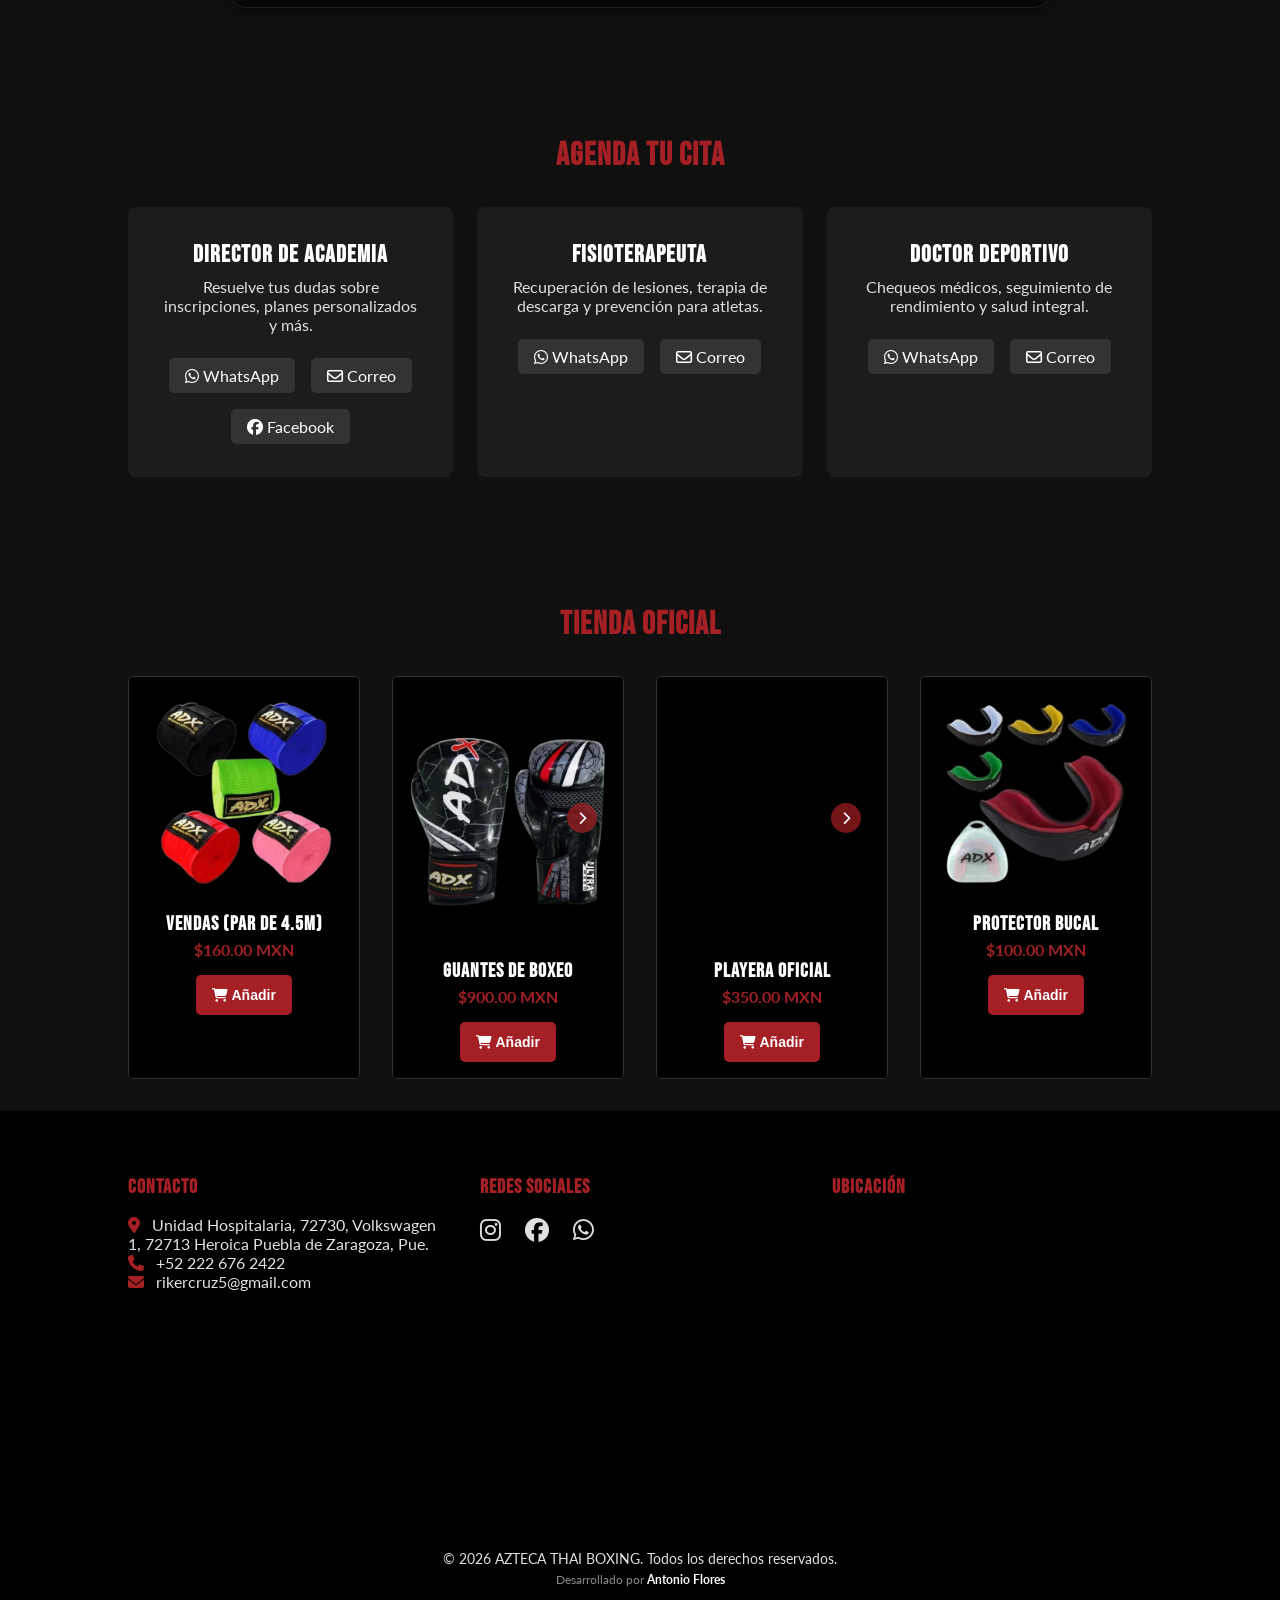
==== commit b42c97ab: "Add online payment page and styles for virtual card display - Created index.html for the online paym" ====
--- a/index.html
+++ b/index.html
@@ -31,6 +31,7 @@
                     <li class="nav__item"><a href="#personalizados" class="nav__link">Personalizados</a></li> 
                     <li class="nav__item"><a href="#citas" class="nav__link">Citas</a></li>
                     <li class="nav__item"><a href="#tienda" class="nav__link">Tienda</a></li>
+                    <li class="nav__item"><a href="pagos/index.html" class="nav__link">Pagar en línea</a></li>
                 </ul>
                 <div class="nav__close" id="nav-close"><i class="fas fa-times"></i></div>
             </div>
@@ -43,10 +44,10 @@
         
         <section class="inicio" id="inicio">
            <div class="carousel-container">
-                <div class="carousel-slide" style="background-image: url('img/fondo1.webp');"></div>
                 <div class="carousel-slide" style="background-image: url('img/fondo2.webp');"></div>
-                <div class="carousel-slide" style="background-image: url('img/fondo3.webp');"></div>
-                <div class="carousel-slide" style="background-image: url('img/fondo4.webp');"></div>
+                <div class="carousel-slide" style="background-image: url('img/1.jpg');"></div>
+                <div class="carousel-slide" style="background-image: url('img/2.jpg');"></div>
+                <div class="carousel-slide" style="background-image: url('img/3.jpg');"></div>
             </div>
 
             <div class="inicio__container Scontainer grid">
@@ -326,7 +327,6 @@
                 <li class="mini-galeria__slide">
                     <img src="img/tienda/Rosa.webp" alt="Vista 5" class="producto__img">
                 </li>
-            </li>
         </ul>
         
         <button class="mini-galeria__btn mini-galeria__btn--izq oculto">
@@ -345,13 +345,28 @@
 </div>
                 
                 <div class="producto__card">
-                    <video class="producto__img" autoplay muted loop playsinline>
-                        <source src="img/tienda/playera-optimizada.webm" type="video/webm">
-                        <source src="img/tienda/playerav.mp4" type="video/mp4">
-                        Tu navegador no soporta videos.
-                    </video>
+                    <div class="mini-galeria__contenedor js-mini-galeria">
+                        <ul class="mini-galeria__track">
+                            <li class="mini-galeria__slide">
+                                <video src="img/tienda/playerav.webm" class="producto__img" autoplay muted loop>
+                                    Su navegador no admite este formato de video.
+                                </video>
+                            </li>
+                            <li class="mini-galeria__slide">
+                                <video src="img/tienda/roja.webm" class="producto__img" autoplay muted loop>
+                                    Su navegador no admite este formato de video.
+                                </video>
+                            </li>
+                        </ul>
+                        <button class="mini-galeria__btn mini-galeria__btn--izq oculto">
+                            <i class="fas fa-chevron-left"></i>
+                        </button>
+                        <button class="mini-galeria__btn mini-galeria__btn--der">
+                            <i class="fas fa-chevron-right"></i>
+                        </button>
+                    </div>
                     
-                    <h3 class="producto__title">Playera Oficial (con tu nombre)</h3>
+                    <h3 class="producto__title">Playera Oficial</h3>
                     <span class="producto__price">$350.00 MXN</span>
                     <button class="button button-small" onclick="abrirModal('Playera Oficial')">
                         <i class="fas fa-shopping-cart"></i> Añadir
@@ -456,10 +471,8 @@
                 <label for="color">Color:</label>
                 <select id="color" name="color">
                     <option value="">Selecciona un color</option>
+                    <option value="Negro">Negro</option>
                     <option value="Rojo">Rojo</option>
-                    <option value="Negro">Negro</option>
-                    <option value="Azul">Azul</option>
-                    <option value="Verde">Verde</option>
                 </select>
             </div>
             
--- a/style.css
+++ b/style.css
@@ -1,6 +1,11 @@
 /* =========================================
-   [ 1 ] FUENTES Y COLORES
-   ========================================= */
+   [DESKTOP / GENERAL STYLES]
+   ========================================= */
+
+/* -----------------------------------------
+   1. Sistema de diseño global (tipografía, colores, escalas)
+   ----------------------------------------- */
+
 @import url('https://fonts.googleapis.com/css2?family=Bebas+Neue&family=Lato:wght@400;700&display=swap');
 
 :root {
@@ -14,7 +19,7 @@
   --body-font: 'Lato', sans-serif;
   --title-font: 'Bebas Neue', cursive;
 
-  --h1-font-size: 2.5rem; /* Ajustado para móvil */
+  --h1-font-size: 2.5rem; /* Ajuste de tipografía para lectura en hero */
   --h2-font-size: 2rem;
   --normal-font-size: 1rem;
   --small-font-size: .875rem;
@@ -22,9 +27,10 @@
   --font-bold: 700;
 }
 
-/* =========================================
-   [ 2 ] BASE + FONDO PRINCIPAL (Watermark)
-   ========================================= */
+/* -----------------------------------------
+   2. Reseteo básico y layout global
+   ----------------------------------------- */
+
 * {
   box-sizing: border-box;
   padding: 0;
@@ -37,9 +43,7 @@
   position: relative; /* Necesario para que el ::before tome el 100% de la altura */
 }
 
-/* ===================================================================
-   IMPLEMENTACIÓN CLAVE: PSEUDO-ELEMENTO PARA MARCA DE AGUA
-   =================================================================== */
+/* Fondo principal tipo watermark sobre todo el viewport */
 html::before {
     content: '';
     position: fixed; /* Fijo en la ventana de visualización */
@@ -62,7 +66,6 @@
     /* CAPA INFERIOR: Se asegura de que esté detrás de todo el contenido del body */
     z-index: -100; 
 }
-
 
 body {
   font-family: var(--body-font);
@@ -73,9 +76,10 @@
   
   /* REVERTIDO: ELIMINAMOS background-image y opacity del body. */
   background-image: none; 
-  opacity: 1; /* Esto es el valor por defecto, pero lo dejamos claro. */
-}
-
+  opacity: 1; /* Valor por defecto, explicitado. */
+}
+
+/* Tipografía base para titulares */
 h1, h2, h3 {
   color: var(--white-color);
   font-family: var(--title-font);
@@ -95,6 +99,7 @@
   height: auto;
 }
 
+/* Contenedor de ancho máximo y sistema de grillas */
 .container {
   max-width: 1024px;
   margin-left: 1.5rem;
@@ -106,10 +111,12 @@
   gap: 1.5rem;
 }
 
+/* Separación vertical entre secciones principales */
 .section {
   padding: 4.5rem 0 2rem;
 }
 
+/* Títulos de sección destacados */
 .section__title {
   font-size: var(--h2-font-size);
   margin-bottom: 2rem;
@@ -117,13 +124,16 @@
   color: var(--main-red);
 }
 
+/* Evita cortes visuales en animaciones o desbordes */
 .main {
   overflow: hidden; 
 }
 
 /* =========================================
-   [ 3 ] HEADER & NAV
-   ========================================= */
+   HEADER & NAVEGACIÓN PRINCIPAL
+   ========================================= */
+
+/* Barra fija superior transparente que cambia al hacer scroll */
 .header {
   width: 100%;
   background-color: transparent;
@@ -140,6 +150,7 @@
   box-shadow: 0 4px 8px hsla(0, 0%, 0%, 0.3);
 }
 
+/* Contenedor interno del nav: distribución horizontal */
 .nav {
   height: var(--header-height);
   display: flex;
@@ -147,6 +158,7 @@
   align-items: center;
 }
 
+/* Bloque logo + texto de marca */
 .logo-container {
   display: flex;
   align-items: center;
@@ -165,41 +177,26 @@
   font-family: var(--title-font);
   font-size: 1.2rem;
 }
+
 .nav__logo span {
   color: var(--main-red);
 }
 
+/* Iconos de toggle y cierre del menú móvil (desktop se ocultan por media query) */
 .nav__toggle, .nav__close {
   font-size: 1.5rem;
   color: var(--white-color);
   cursor: pointer;
 }
 
-/* Menú Móvil */
-@media screen and (max-width: 1023px) {
-  .nav__menu {
-    position: fixed;
-    background-color: var(--dark-color);
-    top: -100%;
-    left: 0;
-    width: 100%;
-    padding: 4rem 0;
-    text-align: center;
-    transition: 0.4s;
-    box-shadow: 0 4px 4px rgba(0,0,0,0.1);
-  }
-  
-  .show-menu {
-    top: 0;
-  }
-}
-
+/* Lista de navegación (dirección se adapta por media queries) */
 .nav__list {
   display: flex;
   flex-direction: column;
   gap: 1.5rem;
 }
 
+/* Enlaces de navegación con énfasis de marca */
 .nav__link {
   color: var(--white-color);
   font-family: 'Lato', sans-serif; 
@@ -208,10 +205,12 @@
   transition: .3s;
 }
 
+/* Estado hover y enlace activo */
 .nav__link:hover, .active-link {
   color: var(--main-red);
 }
 
+/* Posición del icono de cierre dentro del menú móvil */
 .nav__close {
   position: absolute;
   top: 1rem;
@@ -219,8 +218,10 @@
 }
 
 /* =========================================
-   [ 4 ] INICIO & CARRUSEL
-   ========================================= */
+   INICIO / HERO & CARRUSEL PRINCIPAL
+   ========================================= */
+
+/* Sección hero a pantalla completa con carrusel de fondo */
 .inicio {
   height: 100vh;
   position: relative;
@@ -228,6 +229,7 @@
   align-items: center;
 }
 
+/* Contenedor del carrusel de fondo */
 .carousel-container {
     position: absolute;
     top: 0;
@@ -238,6 +240,7 @@
     background-color: #000;
 }
 
+/* Slides del carrusel con transición en bucle */
 .carousel-slide {
     position: absolute;
     top: 0;
@@ -250,11 +253,13 @@
     animation: fadeLoop 20s infinite; 
 }
 
+/* Secuencia de aparición de cada slide */
 .carousel-slide:nth-child(1) { animation-delay: 0s; }
 .carousel-slide:nth-child(2) { animation-delay: 5s; }
 .carousel-slide:nth-child(3) { animation-delay: 10s; }
 .carousel-slide:nth-child(4) { animation-delay: 15s; }
 
+/* Animación de fundido + ligero zoom */
 @keyframes fadeLoop {
     0% { opacity: 0; transform: scale(1.1); }
     5% { opacity: 1; }
@@ -263,25 +268,33 @@
     100% { opacity: 0; }
 }
 
+/* Contenido del hero por encima del carrusel */
 .inicio__container {
     position: relative;
     z-index: 1;
 }
 
+/* Alineación central del texto hero */
 .inicio__data {
   text-align: center;
 }
+
+/* Título principal del hero */
 .inicio__title {
   font-size: var(--h1-font-size);
   margin-bottom: 1rem;
 }
+
+/* Descripción principal en hero */
 .inicio__description {
   margin-bottom: 2.5rem;
 }
 
 /* =========================================
-   [ 5 ] BOTONES
-   ========================================= */
+   BOTONES DE ACCIÓN (CTA)
+   ========================================= */
+
+/* Botón primario con énfasis de marca */
 .button {
   display: inline-block;
   background-color: var(--main-red);
@@ -293,39 +306,52 @@
   cursor: pointer;
   border-radius: 5px;
 }
+
+/* Efecto hover con elevación */
 .button:hover {
   transform: translateY(-3px);
   box-shadow: 0 5px 15px hsla(0, 79%, 38%, 0.4);
 }
+
+/* Variante oscura de botón */
 .button-dark {
     background-color: #222;
 }
+
 .button-dark:hover {
     background-color: var(--dark-color);
     box-shadow: 0 5px 15px hsla(0, 0%, 0%, 0.4);
 }
+
+/* Tamaño compacto para botones secundarios */
 .button-small {
   padding: .75rem 1rem;
   font-size: var(--small-font-size);
 }
 
 /* =========================================
-   [ 6 ] HORARIOS
-   ========================================= */
+   HORARIOS (TABLA + LEYENDA)
+   ========================================= */
+
+/* Contenedor con scroll horizontal para tablas anchas */
 .horarios__container {
     overflow-x: auto;
 }
+
+/* Tabla de horarios principal */
 .horarios__table {
     width: 100%;
     border-collapse: collapse;
     text-align: center;
     min-width: 600px;
 }
+
 .horarios__table th, .horarios__table td {
     padding: 1rem .5rem;
     border: 1px solid #443e3e;
 }
-/* --- DISEÑO LIMPIO PARA LA COLUMNA DE HORA --- */
+
+/* Columna de horas con fondo sólido y sticky para legibilidad */
 .horarios__table td:first-child {
     /* 1. Fondo sólido para tapar el logo (Obligatorio para que se lea) */
     background-color: #1a1a1a; 
@@ -344,19 +370,26 @@
     left: 0;
     z-index: 10;
 }
+
+/* Cabeceras de horarios */
 .horarios__table th {
     background-color: #1a1a1a;
     font-family: var(--title-font);
     letter-spacing: 1px;
 }
+
+/* Coloreado por tipo de clase en la tabla */
 .clase-general { background-color: #000000; }
 .clase-ninos { background-color: #440000; }
+
+/* Primera definición de seleccionados (se sobrescribirá más abajo) */
 .clase-seleccionados {
     background-color: lab(32.3% 79.2 -107.86 / 0.227);
     color: #adadad;
     font-weight: bold;
 }
 
+/* Leyenda de colores de horarios */
 .horarios__leyenda {
     display: flex;
     justify-content: center;
@@ -364,6 +397,7 @@
     margin-top: 1.5rem;
     flex-wrap: wrap;
 }
+
 .color-box {
     display: inline-block;
     width: 15px;
@@ -372,7 +406,7 @@
     vertical-align: middle;
 }
 
-/* Estilos para columna de Sábados */
+/* Layout base: semana + columna de sábados (primera definición) */
 .horarios__grid {
     display: flex;
     gap: 20px;
@@ -385,6 +419,7 @@
     width: auto;
 }
 
+/* Tarjeta lateral para horarios de sábado (primera definición) */
 .horarios__sabado-columna {
     width: 200px;
     background-color: #a01f1f;
@@ -395,6 +430,7 @@
     text-align: center;
 }
 
+/* Cabecera de la columna de sábados (primera definición) */
 .horarios__sabado-titulo {
     background-color: #831a1a;
     padding: 10px 0;
@@ -402,22 +438,52 @@
     font-weight: bold;
     margin-bottom: 15px;
 }
-/* Media Query para horarios en móvil */
-@media (max-width: 768px) {
-    .horarios__grid {
-        flex-direction: column;
-        gap: 30px;
-    }
-
-    .horarios__sabado-columna {
-        width: 100%;
-    }
-}
-
-
-/* =========================================
-   [ 7 ] PAQUETES, PERSONALIZADOS Y CITAS (TARJETAS)
-   ========================================= */
+
+/* Segunda definición de grid horarios y sábado: refina layout y agrega clases de texto */
+.horarios__grid {
+    display: flex;
+    gap: 20px;
+    justify-content: center;
+    align-items: flex-start;
+}
+
+.horarios__table--semana {
+    flex-grow: 1;
+    width: auto;
+}
+
+.horarios__sabado-columna {
+    width: 200px;
+    background-color: #a01f1f;
+    color: white;
+    border-radius: 8px;
+    padding-bottom: 20px;
+    text-align: center;
+}
+
+.horarios__sabado-titulo {
+    background-color: #831a1a;
+    padding: 10px 0;
+    font-size: 1.2em;
+    font-weight: bold;
+    margin-bottom: 15px;
+}
+
+.horarios__sabado-clase { padding: 0 10px; }
+.horarios__sabado-hora { font-weight: bold; margin-bottom: 5px; }
+
+/* Segunda definición de seleccionados: sobrescribe el color final */
+.clase-seleccionados {
+    background-color: #000275; /* Color definitivo para seleccionados */
+    color: #ffffff;
+    font-weight: bold;
+}
+
+/* =========================================
+   PAQUETES, PERSONALIZADOS Y CITAS (CARDS)
+   ========================================= */
+
+/* Grid responsivo para tarjetas de pagos y personalizados */
 .pagos__container,
 .personalizados__container {
     display: grid;
@@ -425,6 +491,7 @@
     grid-template-columns: repeat(auto-fit, minmax(250px, 1fr));
 }
 
+/* Tarjetas base reutilizables (pagos/personalizados/citas) */
 .pago__card,
 .personalizados__card,
 .cita__card { 
@@ -439,12 +506,14 @@
     z-index: 1; 
 }
 
+/* Hover con borde de marca y elevación */
 .pago__card:hover,
 .personalizados__card:hover {
     border-color: var(--main-red);
     transform: translateY(-5px);
 }
 
+/* Iconos principales de cada tarjeta */
 .pago__icon,
 .personalizados__icon {
     font-size: 2.5rem;
@@ -452,6 +521,7 @@
     margin-bottom: 0.75rem;
 }
 
+/* Títulos de tarjetas */
 .pago__title,
 .personalizados__title,
 .cita__title {
@@ -459,13 +529,14 @@
     margin-bottom: .5rem;
 }
 
-/* Espacio entre textos */
+/* Espacio entre textos dentro de tarjetas */
 .pago__card p,
 .personalizados__card p {
     margin-bottom: 1rem;
     font-size: 0.95rem;
 }
 
+/* Texto informativo adicional bajo el grid de pagos */
 .pagos__info {
     text-align: center;
     margin-top: 2rem;
@@ -473,10 +544,58 @@
     line-height: 1.6;
 }
 
-
-/* =========================================
-   [ 8 ] EFECTO LOGO EN FONDO - LIMPIEZA TARJETAS
-   ========================================= */
+/* Bloque de texto tipo “cristal” para info de pagos */
+.pagos__info-container h3 {
+  /* Fondo negro con 60% de opacidad (se ve lo de atrás oscurecido) */
+  background-color: rgba(0, 0, 0, 0.6);
+  
+  /* Desenfoca la imagen que está detrás del texto */
+  backdrop-filter: blur(8px); 
+  -webkit-backdrop-filter: blur(8px); /* Para soporte en Safari/iOS */
+
+  /* Estética del recuadro */
+  border-radius: 15px;
+  padding: 20px 40px;
+  border: 1px solid rgba(255, 255, 255, 0.1);
+  box-shadow: 0 4px 15px rgba(0,0,0,0.5);
+  
+  display: inline-block;
+  color: #fff;
+}
+
+/* Lista de detalles de pagos con estilo de cristal */
+.pagos__info-container ul {
+  background-color: rgba(0, 0, 0, 0.6);
+  backdrop-filter: blur(8px);
+  -webkit-backdrop-filter: blur(8px);
+  border-radius: 15px;
+  padding: 20px 40px;
+  border: 1px solid rgba(255, 255, 255, 0.1);
+  box-shadow: 0 4px 15px rgba(0,0,0,0.5);
+  display: inline-block;
+  color: #fff;
+  text-align: left; /* Las listas se leen mejor alineadas a la izquierda */
+  list-style: none; /* Quita los puntos por defecto si prefieres usar emojis */
+}
+
+.pagos__info-container ul li {
+    margin-bottom: 8px; /* Separación entre líneas */
+    font-size: 1.1rem; /* Tamaño de letra más cómodo para leer */
+}
+
+/* Título limpio sin cristal para listas específicas */
+.titulo-lista-limpio {
+    font-family: var(--title-font); /* Usa tu fuente Bebas Neue */
+    font-size: 1.5rem;              /* Mismo tamaño que personalizados__title */
+    color: var(--white-color);      /* Color blanco */
+    margin-bottom: 0.5rem;          /* Espacio abajo */
+    letter-spacing: 1px;            /* Espaciado de letras elegante */
+    line-height: 1.2;
+}
+
+/* -----------------------------------------
+   Limpieza de pseudo-elementos antiguos en tarjetas
+   ----------------------------------------- */
 
 /* Se limpian los pseudo-elementos usados antes en las tarjetas */
 .pago__card::before,
@@ -485,33 +604,41 @@
     content: none; 
 }
 
-/* Aseguramos que las tarjetas de la Tienda NO tengan fondo */
+/* Aseguramos que las tarjetas de la tienda NO tengan fondo adicional */
 .producto__card {
     background-image: none;
 }
 
-
-/* =========================================
-   [ 9 ] CITAS (ESTILOS ESPECÍFICOS)
-   ========================================= */
+/* =========================================
+   CITAS - BLOQUES ESPECÍFICOS
+   ========================================= */
+
+/* Grid de tarjetas de citas */
 .citas__container {
     grid-template-columns: repeat(auto-fit, minmax(280px, 1fr));
 }
 
+/* Tarjeta específica de citas */
 .cita__card {
     padding: 2rem;
     text-align: center;
     border-radius: 8px;
 }
+
+/* Descripción principal de la cita */
 .cita__description {
     margin-bottom: 1.5rem;
 }
+
+/* Grupo de contactos para agendar cita */
 .cita__contact {
     display: flex;
     flex-wrap: wrap;
     justify-content: center;
     gap: 1rem;
 }
+
+/* Botones de contacto (ej: WhatsApp, llamada, etc.) */
 .button-contact {
     color: var(--white-color);
     background-color: #333;
@@ -519,17 +646,28 @@
     border-radius: 5px;
     transition: .3s;
 }
+
 .button-contact:hover {
     background-color: var(--main-red);
 }
 
 /* =========================================
-   [ 10 ] TIENDA
-   ========================================= */
+   TIENDA (GRID DE PRODUCTOS)
+   ========================================= */
+
+/* Grid de productos responsivo */
 .tienda__container {
     grid-template-columns: repeat(auto-fit, minmax(220px, 1fr));
     gap: 2rem;
 }
+
+@media (max-width: 768px) {
+    .tienda__container {
+        grid-template-columns: 1fr;
+    }
+}
+
+/* Tarjeta de producto de la tienda */
 .producto__card {
     background-color: var(--dark-color);
     text-align: center;
@@ -539,11 +677,15 @@
     transition: .3s;
     border: 1px solid #333;
 }
+
+/* Hover con elevación y borde de marca */
 .producto__card:hover {
     transform: translateY(-5px);
     box-shadow: 0 8px 16px hsla(0, 0%, 0%, 0.4);
     border-color: var(--main-red);
 }
+
+/* Imagen de producto */
 .producto__img {
     width: 100%;
     height: 200px;
@@ -552,10 +694,14 @@
     border-radius: 5px;
     background-color: #000;
 }
+
+/* Título del producto */
 .producto__title {
     font-size: 1.25rem;
     margin-bottom: .25rem;
 }
+
+/* Precio del producto */
 .producto__price {
     display: block;
     color: var(--main-red);
@@ -563,55 +709,191 @@
     margin-bottom: 1rem;
 }
 
-/* =========================================
-   [ 11 ] FOOTER
-   ========================================= */
+/* Corrección específica: video dentro de tarjeta de producto */
+.producto__card video.producto__img {
+    /* 1. Aumentamos la altura solo para el video */
+    height: 250px; /* Doble de altura que las fotos normales */
+    
+    /* 2. Ajuste de visualización */
+    object-fit: cover; /* Usa 'cover' para que llene todo el cuadro sin bordes negros */
+    /* Si el video se ve cortado, cambia 'cover' por 'contain' */
+    
+    /* 3. Aseguramos que se vea nítido */
+    background-color: #000;
+}
+
+/* =========================================
+   MINI GALERÍA DE PRODUCTOS (SLIDER LOCAL)
+   ========================================= */
+
+/* Contenedor visible de la mini galería */
+.mini-galeria__contenedor {
+    position: relative; /* Necesario para que los hijos absolutos se guíen de aquí */
+    height: 250px;      /* ALTURA FIJA: Sin esto, colapsa a 0px */
+    width: 100%;
+    overflow: hidden;   /* Oculta las imágenes que están a los lados */
+    border-radius: 5px;
+    margin-bottom: 1rem;
+    background-color: #000; /* Fondo negro por si la imagen tarda en cargar */
+}
+
+/* Lista/riel interno que contiene las slides */
+.mini-galeria__track {
+    padding: 0;
+    margin: 0;
+    list-style: none;
+    position: relative;
+    height: 100%;
+    width: 100%;
+    /* El JS puede controlar transform, mantenemos transición básica */
+    transition: transform 0.3s ease-in-out;
+}
+
+/* Slides individuales apiladas una sobre otra */
+.mini-galeria__slide {
+    position: absolute; /* Esto las saca del flujo normal y las encima */
+    top: 0;
+    left: 0;            /* Todas empiezan en la izquierda */
+    width: 100%;
+    height: 100%;
+    opacity: 0;
+    visibility: hidden;
+    transition: opacity 0.3s ease;
+}
+
+.mini-galeria__slide.activo {
+    opacity: 1;
+    visibility: visible;
+}
+
+.mini-galeria__slide img,
+.mini-galeria__slide video {
+    width: 100%;
+    height: 100%;
+    object-fit: contain; /* 'Contain' para que se vea todo el guante */
+    display: block;
+}
+
+/* Botones de navegación izquierda/derecha */
+.mini-galeria__btn {
+    position: absolute;
+    top: 50%;
+    transform: translateY(-50%);
+    background: rgba(165, 32, 36, 0.7); /* Usando el rojo de tu marca */
+    color: white;
+    border: none;
+    width: 30px;
+    height: 30px;
+    border-radius: 50%;
+    cursor: pointer;
+    z-index: 10;
+    display: flex;
+    justify-content: center;
+    align-items: center;
+}
+
+.mini-galeria__btn:hover {
+    background: rgba(165, 32, 36, 1);
+}
+
+.mini-galeria__btn--izq { left: 10px; }
+.mini-galeria__btn--der { right: 10px; }
+
+/* Utilidad para ocultar elementos (slides, botones, etc.) */
+.oculto { display: none; }
+
+/* =========================================
+   FOOTER (PIE DE PÁGINA)
+   ========================================= */
+
+/* Bloque general del footer */
 .footer {
     background-color: var(--dark-color);
     padding-top: 4rem;
 }
+
+/* Contenedor principal del footer con línea divisoria */
 .footer__container {
     border-bottom: 1px solid #333;
     padding-bottom: 3rem;
 }
+
+/* Grid de contenido del footer (columnas) */
 .footer__content {
     display: grid;
     gap: 2rem;
 }
+
+/* Título de cada bloque del footer */
 .footer__title {
     font-size: 1.25rem;
     margin-bottom: 1rem;
     color: var(--main-red);
 }
+
+/* Iconos dentro de descripciones de footer */
 .footer__description i {
     color: var(--main-red);
     margin-right: .5rem;
 }
+
+/* Iconos sociales */
 .footer__social {
     display: flex;
     gap: 1.5rem;
 }
+
+/* Enlaces a redes sociales */
 .footer__social-link {
     font-size: 1.5rem;
     color: var(--text-color);
     transition: .3s;
 }
+
 .footer__social-link:hover {
     color: var(--main-red);
 }
+
+/* Copy final del footer */
 .footer__copy {
     padding: 2rem 0;
     text-align: center;
     font-size: var(--small-font-size);
 }
+
+/* Mapa embebido en footer */
 .footer__map iframe {
     width: 100%;
     border-radius: 5px;
 }
 
-/* =========================================
-   [ 12 ] MODAL (VENTANA EMERGENTE)
-   ========================================= */
+/* Texto "Desarrollado por..." */
+.footer__dev {
+    font-size: 0.75rem; /* Un poco más pequeño que el copy normal */
+    color: #888; /* Gris tenue para no distraer */
+    margin-top: 5px;
+    display: inline-block;
+}
+
+/* Estilo de tu nombre (enlace) */
+.footer__dev a {
+    color: var(--white-color); /* Tu nombre en blanco para resaltar un poco */
+    font-weight: bold;
+    text-decoration: none;
+    transition: 0.3s;
+}
+
+/* Hover sobre tu nombre */
+.footer__dev a:hover {
+    color: var(--main-red); /* Se pone rojo (color de la marca) al tocarlo */
+    text-shadow: 0 0 8px rgba(165, 32, 36, 0.6); /* Un pequeño brillo */
+}
+
+/* =========================================
+   MODAL (VENTANA EMERGENTE PARA CITA/COMPRA)
+   ========================================= */
+
+/* Overlay del modal ocupando todo el viewport */
 .modal {
   display: none; 
   position: fixed; 
@@ -625,6 +907,7 @@
   padding-top: 50px;
 }
 
+/* Contenedor interno del modal */
 .modal-contenido {
   background-color: #101010;
   margin: 5% auto;
@@ -637,6 +920,7 @@
   box-shadow: 0 4px 20px rgba(165, 32, 36, 0.2);
 }
 
+/* Labels del formulario */
 .modal-contenido label {
   display: block;
   margin-top: 15px;
@@ -645,6 +929,7 @@
   color: var(--white-color);
 }
 
+/* Inputs y selects dentro del modal */
 .modal-contenido select, 
 .modal-contenido input[type="text"] {
   width: 100%;
@@ -656,6 +941,7 @@
   border-radius: 6px;
 }
 
+/* Botón de cierre (X) */
 .cerrar {
   color: #aaa;
   float: right;
@@ -663,9 +949,10 @@
   font-weight: bold;
   cursor: pointer;
 }
+
 .cerrar:hover { color: var(--main-red); }
 
-/* Estilos de Botón de WhatsApp dentro del Modal */
+/* Botón principal (WhatsApp, enviar etc.) dentro del modal */
 .modal-contenido .button {
     width: 100%;
     margin-top: 20px;
@@ -678,6 +965,832 @@
     border-radius: 6px;
     transition: background-color 0.3s;
 }
+
+/* Opciones específicas dentro del modal */
+#opcion-onzas {
+    display: none;
+}
+
+/* Ocultar modelo por defecto en el modal */
+#opcion-modelo { 
+    display: none; 
+}
+
+/* Efecto hover del botón del modal */
+.modal-contenido .button:hover {
+    background-color: #800c0c79; 
+    color: var(--white-color);
+}
+
+/* =========================================
+   MEDIA QUERIES DESKTOP (MEJORAS PARA PANTALLAS GRANDES)
+   ========================================= */
+
+/* Ajustes generales a partir de tablet horizontal / desktop */
+@media screen and (min-width: 768px) {
+  /* Navegación en línea (despliegue permanente) */
+  .nav__menu {
+    width: auto;
+    background-color: transparent;
+    padding: 0;
+    position: initial;
+    box-shadow: none;
+  }
+
+  .nav__list {
+    flex-direction: row;
+    gap: 2rem;
+  }
+
+  .nav__toggle, .nav__close {
+    display: none;
+  }
+
+  .nav__link {
+    background: transparent; 
+    margin: 0;
+  }
+
+  .nav__link:hover, .active-link {
+    background: transparent;
+    transform: none;
+  }
+
+  /* Título del hero más grande en escritorio */
+  .inicio__title {
+      font-size: 4.5rem;
+  }
+
+  /* Footer en tres columnas en escritorio */
+  .footer__content {
+      grid-template-columns: repeat(3, 1fr);
+  }
+}
+
+/* Ajustes para layout centrado y navegación extendida en desktop grande */
+@media screen and (min-width: 1024px) {
+  .container {
+    margin-left: auto;
+    margin-right: auto;
+  }
+
+  .section {
+    padding: 6rem 0 2rem;
+  }
+
+  /* Ajuste para que el menú no se amontone con el logo */
+  .nav__list {
+    gap: 2.5rem;
+  }
+}
+
+/* Ajuste extra de nav ancho completo en escritorio */
+@media screen and (min-width: 1024px) {
+  /* Seleccionamos la barra de navegación */
+  .nav {
+    /* 1. Rompemos el límite de 1024px */
+    max-width: 100% !important; 
+    
+    /* 2. Quitamos el centrado automático */
+    margin-left: 0 !important;
+    margin-right: 0 !important;
+
+    /* 3. Agregamos un poco de aire a los lados para que no pegue con el borde del monitor */
+    padding-left: 3rem;  /* Ajusta este número para moverlo más o menos a la izquierda */
+    padding-right: 3rem; /* Lo mismo para el menú de la derecha */
+  }
+}
+
+/* =========================================
+   [MOBILE STYLES]
+   ========================================= */
+
+/* -----------------------------------------
+   Navegación principal colapsable (menú móvil)
+   ----------------------------------------- */
+
+@media screen and (max-width: 1023px) {
+  .nav__menu {
+    position: fixed;
+    background-color: var(--dark-color);
+    top: -100%;
+    left: 0;
+    width: 100%;
+    padding: 4rem 0;
+    text-align: center;
+    transition: 0.4s;
+    box-shadow: 0 4px 4px rgba(0,0,0,0.1);
+  }
+  
+  .show-menu {
+    top: 0;
+  }
+}
+
+/* -----------------------------------------
+   Horarios: adaptación a columna en pantallas pequeñas
+   ----------------------------------------- */
+
+@media (max-width: 768px) {
+    .horarios__grid {
+        flex-direction: column;
+        gap: 30px;
+    }
+
+    .horarios__sabado-columna {
+        width: 100%;
+    }
+
+    /* Segunda definición repetida (se mantiene para preservar el CSS original) */
+    .horarios__grid { 
+        flex-direction: column; 
+    }
+
+    .horarios__sabado-columna { 
+        width: 100%; 
+    }
+}
+
+/* =========================================
+   [ 1 ] FUENTES Y COLORES
+   ========================================= */
+@import url('https://fonts.googleapis.com/css2?family=Bebas+Neue&family=Lato:wght@400;700&display=swap');
+
+:root {
+  --header-height: 3.5rem;
+  --main-red: #A52024;
+  --dark-color: #000000;
+  --white-color: #FFFFFF;
+  --text-color: #E0E0E0;
+  --body-bg: #101010;
+
+  --body-font: 'Lato', sans-serif;
+  --title-font: 'Bebas Neue', cursive;
+
+  --h1-font-size: 2.5rem; /* Ajustado para móvil */
+  --h2-font-size: 2rem;
+  --normal-font-size: 1rem;
+  --small-font-size: .875rem;
+  
+  --font-bold: 700;
+}
+
+/* =========================================
+   [ 2 ] BASE + FONDO PRINCIPAL (Watermark)
+   ========================================= */
+* {
+  box-sizing: border-box;
+  padding: 0;
+  margin: 0;
+}
+
+html {
+  scroll-behavior: smooth;
+  overflow-x: hidden;
+  position: relative; /* Necesario para que el ::before tome el 100% de la altura */
+}
+
+/* ===================================================================
+   IMPLEMENTACIÓN CLAVE: PSEUDO-ELEMENTO PARA MARCA DE AGUA
+   =================================================================== */
+html::before {
+    content: '';
+    position: fixed; /* Fijo en la ventana de visualización */
+    top: 0;
+    left: 0;
+    width: 100%;
+    height: 100%;
+    
+    /* RUTA y PROPIEDADES del logo */
+    background-image: url('img/logofondo.webp');
+    background-position: center;
+    background-repeat: no-repeat;
+    
+    /* TAMAÑO MEDIANO SOLICITADO */
+    background-size: 500px; /* Tamaño fijo, puedes ajustar este valor (ej: 600px o 40vw) */
+    
+    /* OPACIDAD BAJA (Ajusta este valor si lo quieres más visible) */
+    opacity: 0.8; 
+    
+    /* CAPA INFERIOR: Se asegura de que esté detrás de todo el contenido del body */
+    z-index: -100; 
+}
+
+
+body {
+  font-family: var(--body-font);
+  font-size: var(--normal-font-size);
+  background-color: var(--body-bg);
+  color: var(--text-color);
+  overflow-x: hidden;
+  
+  /* REVERTIDO: ELIMINAMOS background-image y opacity del body. */
+  background-image: none; 
+  opacity: 1; /* Esto es el valor por defecto, pero lo dejamos claro. */
+}
+
+h1, h2, h3 {
+  color: var(--white-color);
+  font-family: var(--title-font);
+  letter-spacing: 1px;
+}
+
+ul {
+  list-style: none;
+}
+
+a {
+  text-decoration: none;
+}
+
+img, video {
+  max-width: 100%;
+  height: auto;
+}
+
+.container {
+  max-width: 1024px;
+  margin-left: 1.5rem;
+  margin-right: 1.5rem;
+}
+
+.grid {
+  display: grid;
+  gap: 1.5rem;
+}
+
+.section {
+  padding: 4.5rem 0 2rem;
+}
+
+.section__title {
+  font-size: var(--h2-font-size);
+  margin-bottom: 2rem;
+  text-align: center;
+  color: var(--main-red);
+}
+
+.main {
+  overflow: hidden; 
+}
+
+/* =========================================
+   [ 3 ] HEADER & NAV
+   ========================================= */
+.header {
+  width: 100%;
+  background-color: transparent;
+  position: fixed;
+  top: 0;
+  left: 0;
+  z-index: 100;
+  transition: .3s; 
+}
+
+/* Fondo oscuro al hacer scroll (JS agrega esta clase) */
+.scroll-header {
+  background-color: var(--dark-color);
+  box-shadow: 0 4px 8px hsla(0, 0%, 0%, 0.3);
+}
+
+.nav {
+  height: var(--header-height);
+  display: flex;
+  justify-content: space-between;
+  align-items: center;
+}
+
+.logo-container {
+  display: flex;
+  align-items: center;
+  gap: 0.5rem; 
+}
+
+.logo {
+  width: 50px;
+  height: 50px;
+  object-fit: cover;
+  border-radius: 50%;
+}
+
+.nav__logo {
+  color: var(--white-color);
+  font-family: var(--title-font);
+  font-size: 1.2rem;
+}
+.nav__logo span {
+  color: var(--main-red);
+}
+
+.nav__toggle, .nav__close {
+  font-size: 1.5rem;
+  color: var(--white-color);
+  cursor: pointer;
+}
+
+/* Menú Móvil */
+@media screen and (max-width: 1023px) {
+  .nav__menu {
+    position: fixed;
+    background-color: var(--dark-color);
+    top: -100%;
+    left: 0;
+    width: 100%;
+    padding: 4rem 0;
+    text-align: center;
+    transition: 0.4s;
+    box-shadow: 0 4px 4px rgba(0,0,0,0.1);
+  }
+  
+  .show-menu {
+    top: 0;
+  }
+}
+
+.nav__list {
+  display: flex;
+  flex-direction: column;
+  gap: 1.5rem;
+}
+
+.nav__link {
+  color: var(--white-color);
+  font-family: 'Lato', sans-serif; 
+  font-weight: 700;
+  padding: 0.5rem 1.2rem;
+  transition: .3s;
+}
+
+.nav__link:hover, .active-link {
+  color: var(--main-red);
+}
+
+.nav__close {
+  position: absolute;
+  top: 1rem;
+  right: 1.5rem;
+}
+
+/* =========================================
+   [ 4 ] INICIO & CARRUSEL
+   ========================================= */
+.inicio {
+  height: 100vh;
+  position: relative;
+  display: grid;
+  align-items: center;
+}
+
+.carousel-container {
+    position: absolute;
+    top: 0;
+    left: 0;
+    width: 100%;
+    height: 100%;
+    z-index: -1;
+    background-color: #000;
+}
+
+.carousel-slide {
+    position: absolute;
+    top: 0;
+    left: 0;
+    width: 100%;
+    height: 100%;
+    background-size: cover;
+    background-position: center;
+    opacity: 0;
+    animation: fadeLoop 20s infinite; 
+}
+
+.carousel-slide:nth-child(1) { animation-delay: 0s; }
+.carousel-slide:nth-child(2) { animation-delay: 5s; }
+.carousel-slide:nth-child(3) { animation-delay: 10s; }
+.carousel-slide:nth-child(4) { animation-delay: 15s; }
+
+@keyframes fadeLoop {
+    0% { opacity: 0; transform: scale(1.1); }
+    5% { opacity: 1; }
+    25% { opacity: 1; }
+    30% { opacity: 0; transform: scale(1); }
+    100% { opacity: 0; }
+}
+
+.inicio__container {
+    position: relative;
+    z-index: 1;
+}
+
+.inicio__data {
+  text-align: center;
+}
+.inicio__title {
+  font-size: var(--h1-font-size);
+  margin-bottom: 1rem;
+}
+.inicio__description {
+  margin-bottom: 2.5rem;
+}
+
+/* =========================================
+   [ 5 ] BOTONES
+   ========================================= */
+.button {
+  display: inline-block;
+  background-color: var(--main-red);
+  color: var(--white-color);
+  padding: 1rem 1.75rem;
+  font-weight: var(--font-bold);
+  transition: .3s;
+  border: none;
+  cursor: pointer;
+  border-radius: 5px;
+}
+.button:hover {
+  transform: translateY(-3px);
+  box-shadow: 0 5px 15px hsla(0, 79%, 38%, 0.4);
+}
+.button-dark {
+    background-color: #222;
+}
+.button-dark:hover {
+    background-color: var(--dark-color);
+    box-shadow: 0 5px 15px hsla(0, 0%, 0%, 0.4);
+}
+.button-small {
+  padding: .75rem 1rem;
+  font-size: var(--small-font-size);
+}
+
+/* =========================================
+   [ 6 ] HORARIOS
+   ========================================= */
+.horarios__container {
+    overflow-x: auto;
+}
+.horarios__table {
+    width: 100%;
+    border-collapse: collapse;
+    text-align: center;
+    min-width: 600px;
+}
+.horarios__table th, .horarios__table td {
+    padding: 1rem .5rem;
+    border: 1px solid #443e3e;
+}
+/* --- DISEÑO LIMPIO PARA LA COLUMNA DE HORA --- */
+.horarios__table td:first-child {
+    /* 1. Fondo sólido para tapar el logo (Obligatorio para que se lea) */
+    background-color: #1a1a1a; 
+    
+    /* 2. Borde estándar: Igual al del resto de la tabla (Gris oscuro/marrón) */
+    border: 1px solid #443e3e; /* Reemplaza la barra roja por el borde normal */
+    
+    /* 3. Estilo de texto: Normalizado */
+    color: var(--text-color); /* Usa el mismo gris claro del resto de textos */
+    font-family: var(--body-font); /* Fuente normal (Lato), no la de títulos */
+    font-weight: normal; /* Quita la negrita extra */
+    font-size: 1rem; /* Tamaño normal */
+    
+    /* Mantenemos el "sticky" porque es muy útil en celular, pero sin destacar tanto */
+    position: sticky;
+    left: 0;
+    z-index: 10;
+}
+.horarios__table th {
+    background-color: #1a1a1a;
+    font-family: var(--title-font);
+    letter-spacing: 1px;
+}
+.clase-general { background-color: #000000; }
+.clase-ninos { background-color: #440000; }
+.clase-seleccionados {
+    background-color: lab(32.3% 79.2 -107.86 / 0.227);
+    color: #adadad;
+    font-weight: bold;
+}
+
+.horarios__leyenda {
+    display: flex;
+    justify-content: center;
+    gap: 1.5rem;
+    margin-top: 1.5rem;
+    flex-wrap: wrap;
+}
+.color-box {
+    display: inline-block;
+    width: 15px;
+    height: 15px;
+    margin-right: 5px;
+    vertical-align: middle;
+}
+
+/* Estilos para columna de Sábados */
+.horarios__grid {
+    display: flex;
+    gap: 20px;
+    justify-content: center;
+    align-items: flex-start;
+}
+
+.horarios__table--semana {
+    flex-grow: 1;
+    width: auto;
+}
+
+.horarios__sabado-columna {
+    width: 200px;
+    background-color: #a01f1f;
+    color: white;
+    border-radius: 8px;
+    padding-bottom: 20px;
+    box-shadow: 0 4px 8px rgba(0, 0, 0, 0.1);
+    text-align: center;
+}
+
+.horarios__sabado-titulo {
+    background-color: #831a1a;
+    padding: 10px 0;
+    font-size: 1.2em;
+    font-weight: bold;
+    margin-bottom: 15px;
+}
+/* Media Query para horarios en móvil */
+@media (max-width: 768px) {
+    .horarios__grid {
+        flex-direction: column;
+        gap: 30px;
+    }
+
+    .horarios__sabado-columna {
+        width: 100%;
+    }
+}
+
+
+/* =========================================
+   [ 7 ] PAQUETES, PERSONALIZADOS Y CITAS (TARJETAS)
+   ========================================= */
+.pagos__container,
+.personalizados__container {
+    display: grid;
+    gap: 1.5rem;
+    grid-template-columns: repeat(auto-fit, minmax(250px, 1fr));
+}
+
+.pago__card,
+.personalizados__card,
+.cita__card { 
+    background-color: #1c1c1c;
+    padding: 1.5rem 1rem; 
+    text-align: center;
+    border: 1px solid transparent;
+    transition: .3s;
+    border-radius: 8px;
+    
+    position: relative; 
+    z-index: 1; 
+}
+
+.pago__card:hover,
+.personalizados__card:hover {
+    border-color: var(--main-red);
+    transform: translateY(-5px);
+}
+
+.pago__icon,
+.personalizados__icon {
+    font-size: 2.5rem;
+    color: var(--main-red);
+    margin-bottom: 0.75rem;
+}
+
+.pago__title,
+.personalizados__title,
+.cita__title {
+    font-size: 1.5rem;
+    margin-bottom: .5rem;
+}
+
+/* Espacio entre textos */
+.pago__card p,
+.personalizados__card p {
+    margin-bottom: 1rem;
+    font-size: 0.95rem;
+}
+
+.pagos__info {
+    text-align: center;
+    margin-top: 2rem;
+    font-size: var(--small-font-size);
+    line-height: 1.6;
+}
+
+
+/* =========================================
+   [ 8 ] EFECTO LOGO EN FONDO - LIMPIEZA TARJETAS
+   ========================================= */
+
+/* Se limpian los pseudo-elementos usados antes en las tarjetas */
+.pago__card::before,
+.personalizados__card::before,
+.cita__card::before {
+    content: none; 
+}
+
+/* Aseguramos que las tarjetas de la Tienda NO tengan fondo */
+.producto__card {
+    background-image: none;
+}
+
+
+/* =========================================
+   [ 9 ] CITAS (ESTILOS ESPECÍFICOS)
+   ========================================= */
+.citas__container {
+    grid-template-columns: repeat(auto-fit, minmax(280px, 1fr));
+}
+
+.cita__card {
+    padding: 2rem;
+    text-align: center;
+    border-radius: 8px;
+}
+.cita__description {
+    margin-bottom: 1.5rem;
+}
+.cita__contact {
+    display: flex;
+    flex-wrap: wrap;
+    justify-content: center;
+    gap: 1rem;
+}
+.button-contact {
+    color: var(--white-color);
+    background-color: #333;
+    padding: .5rem 1rem;
+    border-radius: 5px;
+    transition: .3s;
+}
+.button-contact:hover {
+    background-color: var(--main-red);
+}
+
+/* =========================================
+   [ 10 ] TIENDA
+   ========================================= */
+.tienda__container {
+    grid-template-columns: repeat(auto-fit, minmax(220px, 1fr));
+    gap: 2rem;
+}
+.producto__card {
+    background-color: var(--dark-color);
+    text-align: center;
+    padding: 1rem;
+    border-radius: 5px;
+    overflow: hidden;
+    transition: .3s;
+    border: 1px solid #333;
+}
+.producto__card:hover {
+    transform: translateY(-5px);
+    box-shadow: 0 8px 16px hsla(0, 0%, 0%, 0.4);
+    border-color: var(--main-red);
+}
+.producto__img {
+    width: 100%;
+    height: 200px;
+    object-fit: contain;
+    margin-bottom: 1rem;
+    border-radius: 5px;
+    background-color: #000;
+}
+.producto__title {
+    font-size: 1.25rem;
+    margin-bottom: .25rem;
+}
+.producto__price {
+    display: block;
+    color: var(--main-red);
+    font-weight: var(--font-bold);
+    margin-bottom: 1rem;
+}
+
+/* =========================================
+   [ 11 ] FOOTER
+   ========================================= */
+.footer {
+    background-color: var(--dark-color);
+    padding-top: 4rem;
+}
+.footer__container {
+    border-bottom: 1px solid #333;
+    padding-bottom: 3rem;
+}
+.footer__content {
+    display: grid;
+    gap: 2rem;
+}
+.footer__title {
+    font-size: 1.25rem;
+    margin-bottom: 1rem;
+    color: var(--main-red);
+}
+.footer__description i {
+    color: var(--main-red);
+    margin-right: .5rem;
+}
+.footer__social {
+    display: flex;
+    gap: 1.5rem;
+}
+.footer__social-link {
+    font-size: 1.5rem;
+    color: var(--text-color);
+    transition: .3s;
+}
+.footer__social-link:hover {
+    color: var(--main-red);
+}
+.footer__copy {
+    padding: 2rem 0;
+    text-align: center;
+    font-size: var(--small-font-size);
+}
+.footer__map iframe {
+    width: 100%;
+    border-radius: 5px;
+}
+
+/* =========================================
+   [ 12 ] MODAL (VENTANA EMERGENTE)
+   ========================================= */
+.modal {
+  display: none; 
+  position: fixed; 
+  z-index: 2000; 
+  left: 0;
+  top: 0;
+  width: 100%;
+  height: 100%;
+  overflow: auto;
+  background-color: rgba(0,0,0,0.8);
+  padding-top: 50px;
+}
+
+.modal-contenido {
+  background-color: #101010;
+  margin: 5% auto;
+  padding: 20px;
+  border: 1px solid var(--main-red);
+  width: 90%; 
+  max-width: 450px; 
+  border-radius: 12px;
+  position: relative;
+  box-shadow: 0 4px 20px rgba(165, 32, 36, 0.2);
+}
+
+.modal-contenido label {
+  display: block;
+  margin-top: 15px;
+  margin-bottom: 5px;
+  font-weight: bold;
+  color: var(--white-color);
+}
+
+.modal-contenido select, 
+.modal-contenido input[type="text"] {
+  width: 100%;
+  padding: 12px;
+  margin-bottom: 10px;
+  border: 1px solid #333;
+  background-color: #222;
+  color: white;
+  border-radius: 6px;
+}
+
+.cerrar {
+  color: #aaa;
+  float: right;
+  font-size: 28px;
+  font-weight: bold;
+  cursor: pointer;
+}
+.cerrar:hover { color: var(--main-red); }
+
+/* Estilos de Botón de WhatsApp dentro del Modal */
+.modal-contenido .button {
+    width: 100%;
+    margin-top: 20px;
+    background-color: var(--dark-color); 
+    color: var(--white-color);           
+    border: none;
+    padding: 12px;
+    font-size: 1rem;
+    cursor: pointer;
+    border-radius: 6px;
+    transition: background-color 0.3s;
+}
 #opcion-onzas {
     display: none;
 }
@@ -835,12 +1948,22 @@
     left: 0;            /* Todas empiezan en la izquierda */
     width: 100%;
     height: 100%;
-}
-
-.mini-galeria__slide img {
+    opacity: 0;
+    visibility: hidden;
+    transition: opacity 0.3s ease;
+}
+
+.mini-galeria__slide.activo {
+    opacity: 1;
+    visibility: visible;
+}
+
+.mini-galeria__slide img,
+.mini-galeria__slide video {
     width: 100%;
     height: 100%;
     object-fit: contain; /* 'Contain' para que se vea todo el guante, 'cover' si quieres llenar todo */
+    display: block;
 }
 
 /* 4. Botones */
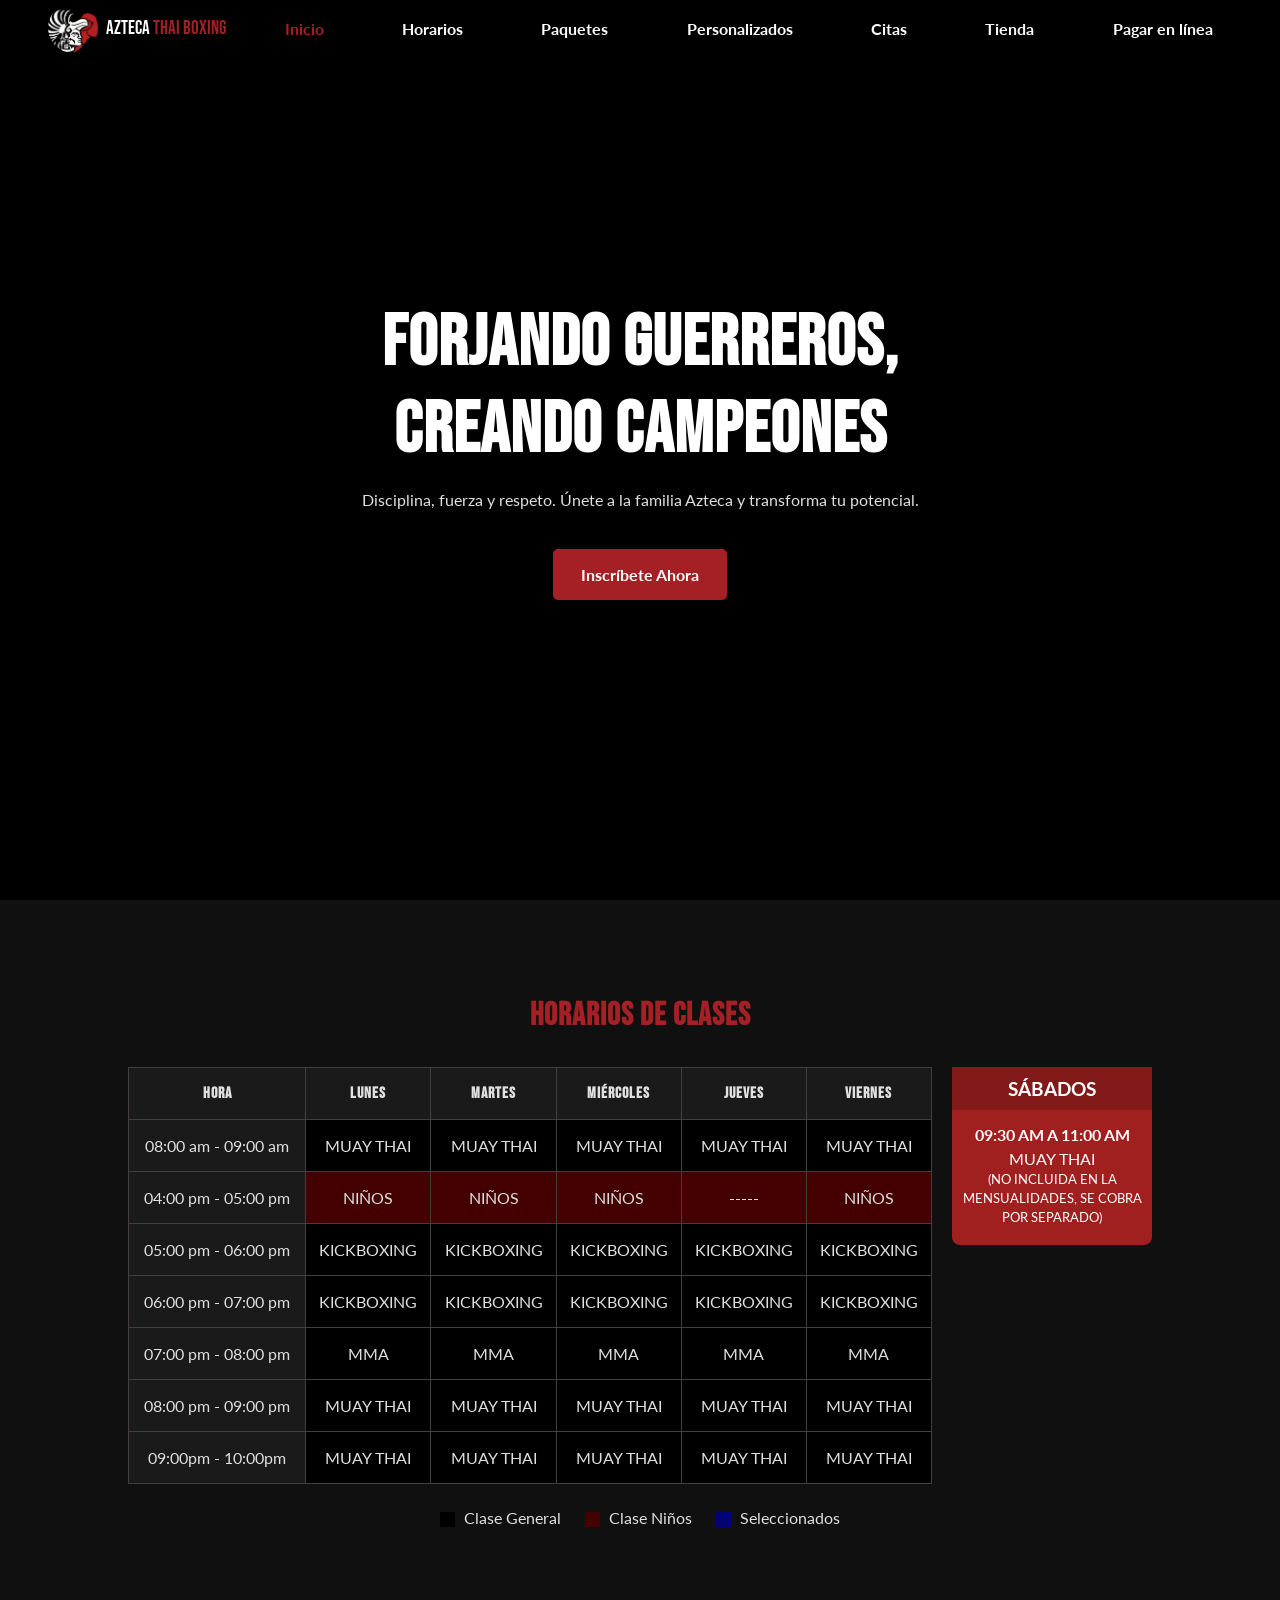
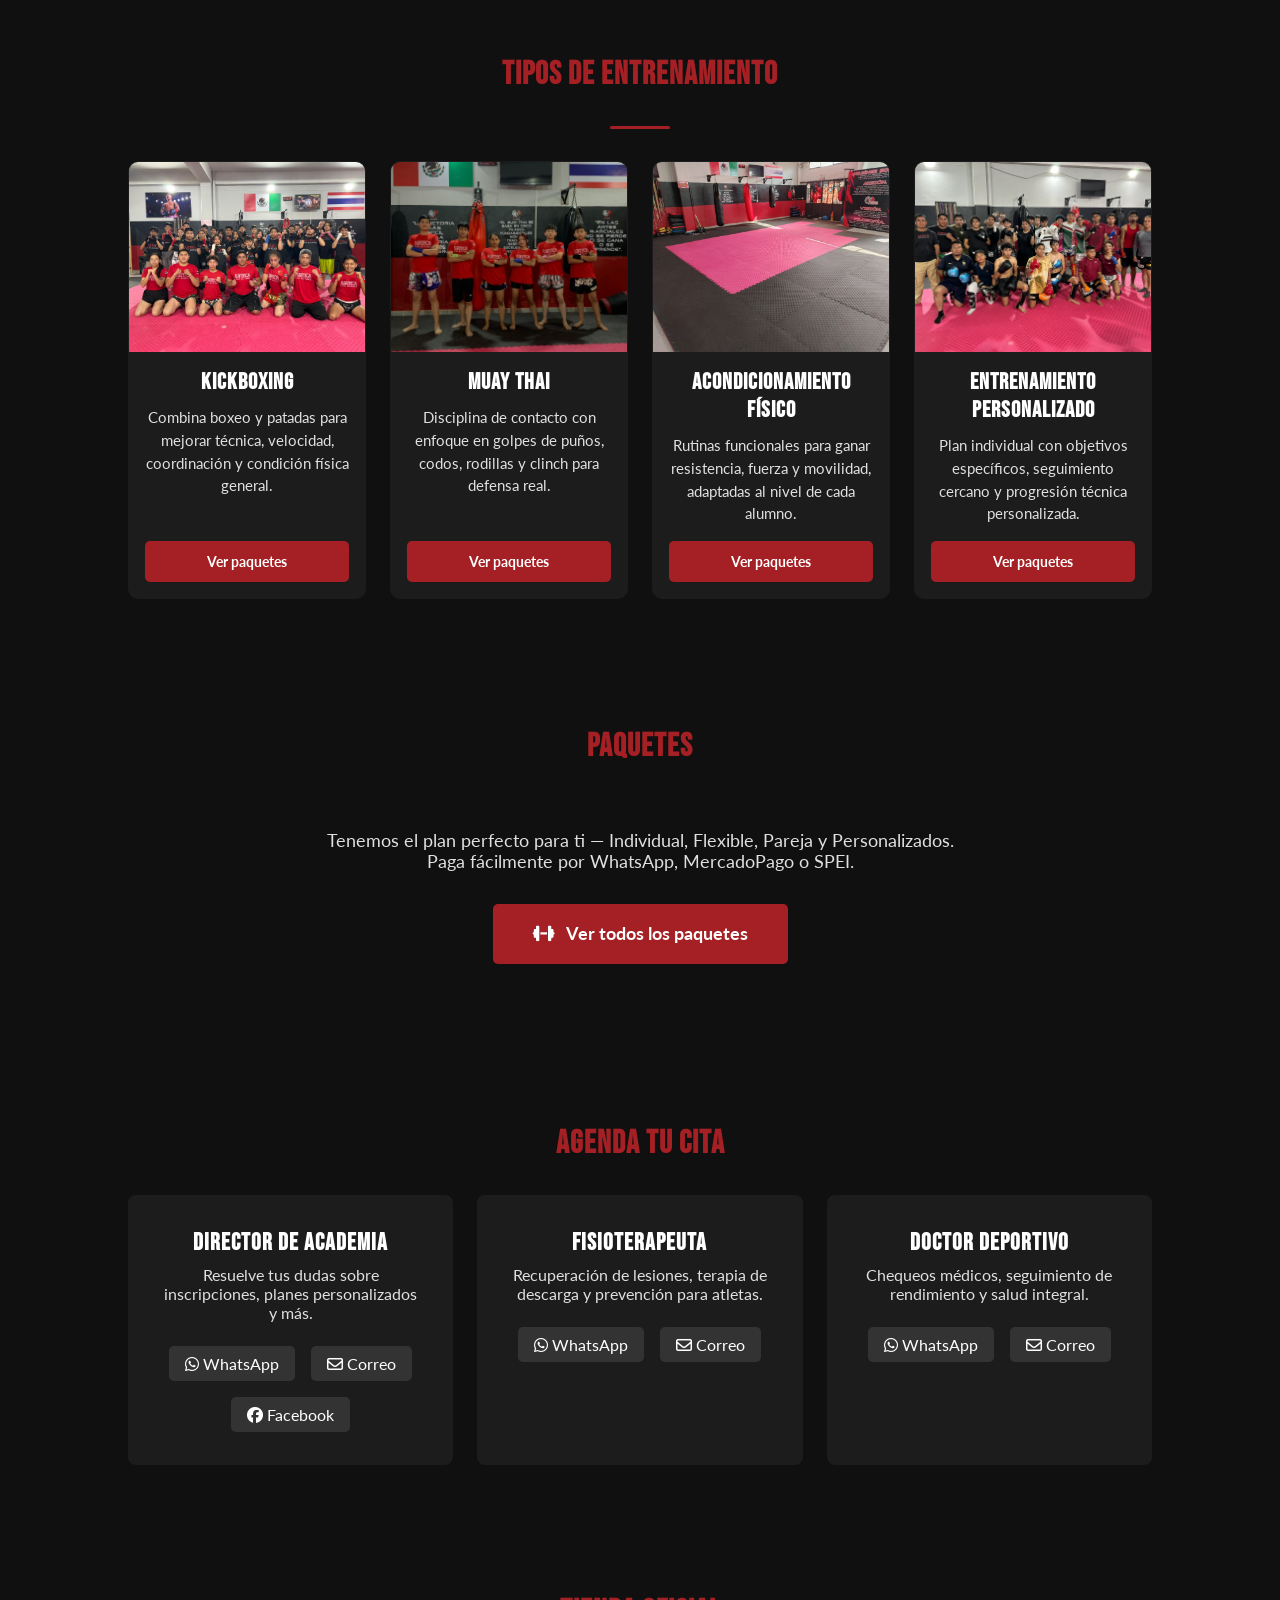
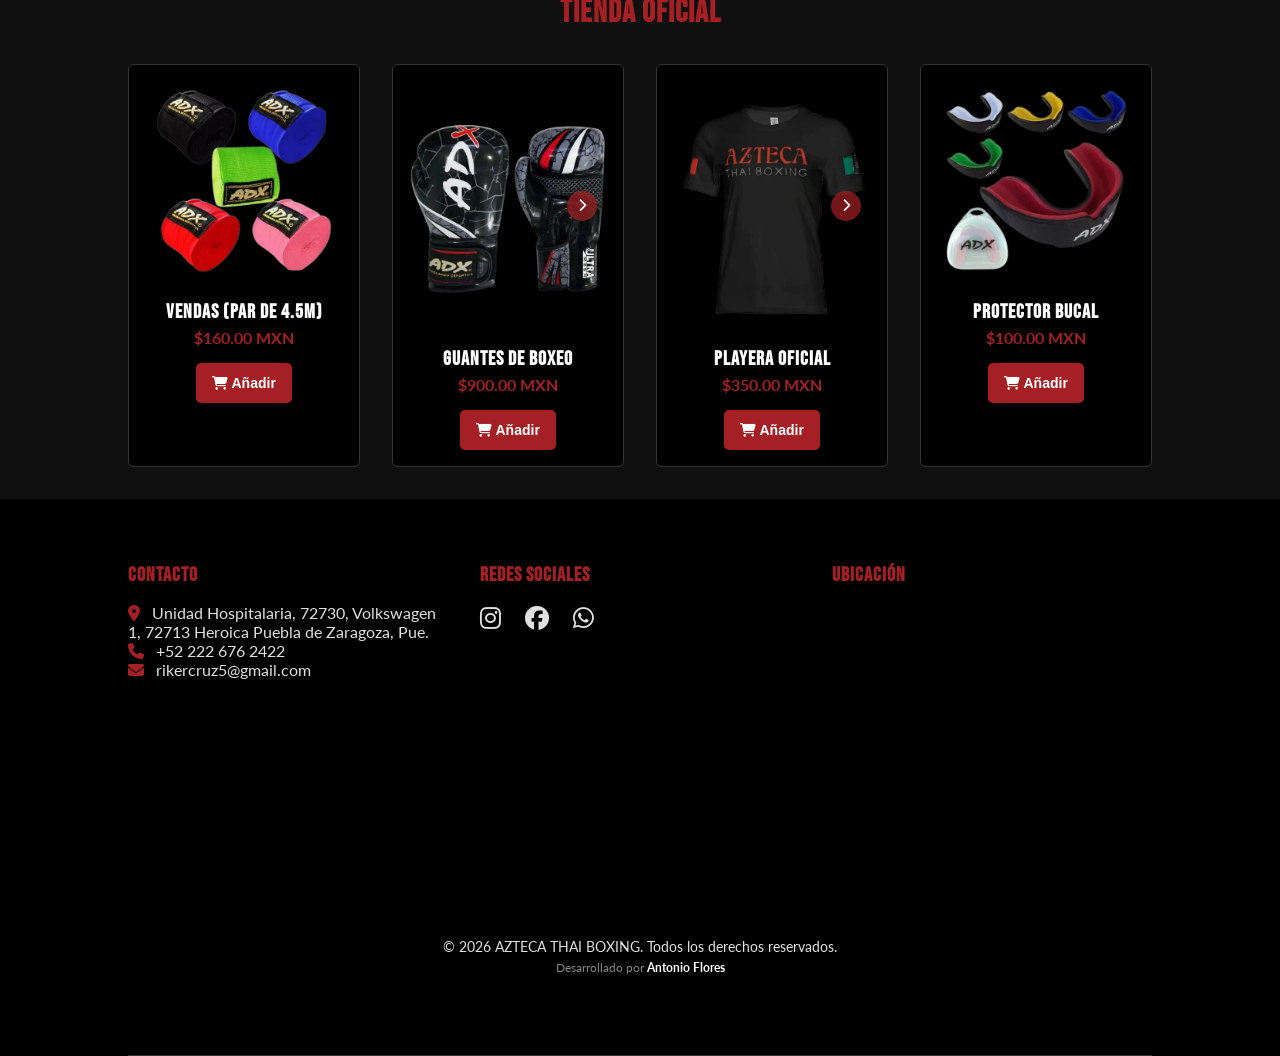
==== commit c13fb026: "first commit" ====
--- a/index.html
+++ b/index.html
@@ -1,506 +1,492 @@
-<!DOCTYPE html>
-<html lang="es">
-<head>  
-    <meta charset="UTF-8">
-    <meta name="viewport" content="width=device-width, initial-scale=1.0">
-    <title>AZTECA THAI BOXING - Forjando Guerreros</title>
-    
-    <link rel="stylesheet" href="style.css">
-    
-    <link rel="preconnect" href="https://fonts.googleapis.com">
-    <link rel="preconnect" href="https://fonts.gstatic.com" crossorigin>
-    <link href="https://fonts.googleapis.com/css2?family=Bebas+Neue&family=Lato:wght@400;700;900&display=swap" rel="stylesheet">
-    
-    <link rel="stylesheet" href="https://cdnjs.cloudflare.com/ajax/libs/font-awesome/6.5.1/css/all.min.css"/>
-</head>
-
-<body>
-
-    <header class="header" id="header">
-        <nav class="nav container">
-            <div class="logo-container">
-                <img src="img/logofondo.webp" alt="Logo Azteca Thai Boxing" class="logo">
-                <a href="#" class="nav__logo">AZTECA <span>THAI BOXING</span></a>
-            </div>
-
-            <div class="nav__menu" id="nav-menu">
-                <ul class="nav__list">
-                    <li class="nav__item"><a href="#inicio" class="nav__link active-link">Inicio</a></li>
-                    <li class="nav__item"><a href="#horarios" class="nav__link">Horarios</a></li>
-                    <li class="nav__item"><a href="#pagos" class="nav__link">Pagos</a></li>
-                    <li class="nav__item"><a href="#personalizados" class="nav__link">Personalizados</a></li> 
-                    <li class="nav__item"><a href="#citas" class="nav__link">Citas</a></li>
-                    <li class="nav__item"><a href="#tienda" class="nav__link">Tienda</a></li>
-                    <li class="nav__item"><a href="pagos/index.html" class="nav__link">Pagar en línea</a></li>
-                </ul>
-                <div class="nav__close" id="nav-close"><i class="fas fa-times"></i></div>
-            </div>
-
-            <div class="nav__toggle" id="nav-toggle"><i class="fas fa-bars"></i></div>
-        </nav>
-    </header>
-
-    <main class="main">
-        
-        <section class="inicio" id="inicio">
-           <div class="carousel-container">
-                <div class="carousel-slide" style="background-image: url('img/fondo2.webp');"></div>
-                <div class="carousel-slide" style="background-image: url('img/1.jpg');"></div>
-                <div class="carousel-slide" style="background-image: url('img/2.jpg');"></div>
-                <div class="carousel-slide" style="background-image: url('img/3.jpg');"></div>
-            </div>
-
-            <div class="inicio__container Scontainer grid">
-                <div class="inicio__data">
-                    <h1 class="inicio__title">FORJANDO GUERREROS, <br> CREANDO CAMPEONES</h1>
-                    <p class="inicio__description">Disciplina, fuerza y respeto. Únete a la familia Azteca y transforma tu potencial.</p>
-                    <a href="#pagos" class="button">Inscríbete Ahora</a>
-                </div>
-            </div>
-        </section>
-
-        <section class="section container" id="horarios">
-            <h2 class="section__title">Horarios de Clases</h2>
-            <div class="horarios__container">
-                <div class="horarios__grid"> 
-                    
-                    <table class="horarios__table horarios__table--semana">
-                        <thead>
-                            <tr>
-                                <th>Hora</th>
-                                <th>Lunes</th>
-                                <th>Martes</th>
-                                <th>Miércoles</th>
-                                <th>Jueves</th>
-                                <th>Viernes</th>
-                            </tr>
-                        </thead>
-                        <tbody>
-                            <tr>
-                                <td>08:00 am - 09:00 am</td>
-                                <td class="clase-general">MUAY THAI</td>
-                                <td class="clase-general">MUAY THAI</td>
-                                <td class="clase-general">MUAY THAI</td>
-                                <td class="clase-general">MUAY THAI</td>
-                                <td class="clase-general">MUAY THAI</td>
-                            </tr>
-                            <tr>
-                                <td>04:00 pm - 05:00 pm</td>
-                                <td class="clase-ninos">NIÑOS</td>
-                                <td class="clase-ninos">NIÑOS</td>
-                                <td class="clase-ninos">NIÑOS</td>
-                                <td class="clase-ninos">-----</td>
-                                <td class="clase-ninos">NIÑOS</td>
-                            </tr>
-                            <tr>
-                                <td>05:00 pm - 06:00 pm</td>
-                                <td class="clase-general">KICKBOXING</td>
-                                <td class="clase-general">KICKBOXING</td>
-                                <td class="clase-general">KICKBOXING</td>
-                                <td class="clase-general">KICKBOXING</td>
-                                <td class="clase-general">KICKBOXING</td>
-                            </tr>
-                            <tr>
-                                <td>06:00 pm - 07:00 pm</td>
-                                <td class="clase-general">KICKBOXING</td>
-                                <td class="clase-general">KICKBOXING</td>
-                                <td class="clase-general">KICKBOXING</td>
-                                <td class="clase-general">KICKBOXING</td>
-                                <td class="clase-general">KICKBOXING</td>
-                            </tr>
-                            <tr>
-                                <td>07:00 pm - 08:00 pm</td>
-                                <td class="clase-general">MMA</td>
-                                <td class="clase-general">MMA</td>
-                                <td class="clase-general">MMA</td>
-                                <td class="clase-general">MMA</td>
-                                <td class="clase-general">MMA</td>
-                            </tr>
-                            <tr>
-                                <td>08:00 pm - 09:00 pm</td>
-                                <td class="clase-general">MUAY THAI</td>
-                                <td class="clase-general">MUAY THAI</td>
-                                <td class="clase-general">MUAY THAI</td>
-                                <td class="clase-general">MUAY THAI</td>
-                                <td class="clase-general">MUAY THAI</td>
-                            </tr>
-                            <tr>
-                                <td>09:00pm - 10:00pm</td>
-                                <td class="clase-general">MUAY THAI</td>
-                                <td class="clase-general">MUAY THAI</td>
-                                <td class="clase-general">MUAY THAI</td>
-                                <td class="clase-general">MUAY THAI</td>
-                                <td class="clase-general">MUAY THAI</td>
-                            </tr>
-                        </tbody>
-                    </table>
-
-                    <div class="horarios__sabado-columna">
-                        <div class="horarios__sabado-titulo">SÁBADOS</div>
-                        <div class="horarios__sabado-clase">
-                            <p class="horarios__sabado-hora">09:30 AM A 11:00 AM</p>
-                            <p class="horarios__sabado-nombre">MUAY THAI</p>
-                            <small>(NO INCLUIDA EN LA MENSUALIDADES, SE COBRA POR SEPARADO)</small>
-                        </div>
-                    </div>
-
-                </div> 
-                
-                <div class="horarios__leyenda">
-                    <div><span class="color-box clase-general"></span> Clase General</div>
-                    <div><span class="color-box clase-ninos"></span> Clase Niños</div>
-                    <div><span class="color-box clase-seleccionados"></span> Seleccionados</div>
-                </div>
-            </div>
-        </section>
-
-        <section class="section container" id="pagos">  
-            <h2 class="section__title">PAQUETES</h2>
-            <div class="pagos__container">
-
-                <article class="pago__card">
-                    <i class="fas fa-user pago__icon"></i>
-                    <h3 class="pago__title">Individual</h3>
-                    <p>1 socio</p>
-                    <p>20 SESIONES AL MES</p> <p>Horario a elegir:</p>
-                    <p>A.Físico, Muay Thai, Kick Boxing, MMA</p>
-                    <button class="button button-dark" onclick="contratarMensualidad('Paquete Mensual Individual ($800)')">
-                        $800 Mensuales
-                    </button>
-                </article>
-
-                <article class="pago__card">
-                    <i class="fas fa-handshake pago__icon"></i>
-                    <h3 class="pago__title">Flexible</h3>
-                    <p>1 socio</p>
-                    <p>6 SESIONES AL MES</p>
-                    <p>Horario a elegir:</p>
-                    <p>A.Físico, Muay Thai, Kick Boxing, MMA</p>
-                    <button class="button button-dark" onclick="contratarMensualidad('Paquete Mensual Flexible ($400)')">
-                        $400 Mensuales
-                    </button>
-                </article>
-
-                <article class="pago__card">
-                    <i class="fas fa-user-friends pago__icon"></i>
-                    <h3 class="pago__title">Pareja / Amigo</h3>
-                    <p>2 socios</p>
-                    <p>20 SESIONES AL MES C/U</p>
-                    <p>Horario a elegir:</p>
-                    <p>A.Físico, Muay Thai, Kick Boxing, MMA</p>
-                    <button class="button button-dark" onclick="contratarMensualidad('Paquete Mensual Pareja ($1400)')">
-                        $1400 Mensuales
-                    </button>
-                </article>
-            </div>
-            
-          <div class="pagos__info-container" style="text-align: center; margin-top: 2rem;">
-    <h3 class="pagos__info"> 
-        COSTO DE INSCRIPCIÓN: $300 <br>
-        Aceptamos tarjeta de débito, crédito y SPEI <br>
-        Clase por hora: $80.00
-    </h3>
-</div>
-        </section>
-
-        <section class="section container" id="personalizados">  
-            <h2 class="section__title">ENTRENAMIENTOS PERSONALIZADOS</h2>
-
-            <div class="personalizados__container">
-
-                <article class="personalizados__card">
-                    <i class="fas fa-running personalizados__icon"></i>
-                    <h3 class="personalizados__title">Paquete Individual</h3>
-                    <p>Para quienes buscan probar o entrenar de forma ocasional</p>
-                    <button class="button button-dark" onclick="contratarMensualidad('Personalizado - Sesión Individual ($350)')">
-                        $350 por sesión
-                    </button>
-                </article>
-
-                <article class="personalizados__card">
-                    <i class="fas fa-person-walking-luggage personalizados__icon"></i>
-                    <h3 class="personalizados__title">Paquete de 4 sesiones</h3>
-                    <p>Entrena 1 vez por semana</p>
-                    <p>Duración de 1 mes</p>
-                    <button class="button button-dark" onclick="contratarMensualidad('Personalizado - 4 Sesiones ($1,300)')">
-                        $1,300 en total
-                    </button>
-                </article>
-
-                <article class="personalizados__card">
-                    <i class="fas fa-dumbbell personalizados__icon"></i>
-                    <h3 class="personalizados__title">Paquete de 8 sesiones</h3>
-                    <p>2 veces por semana</p>
-                    <p>Duración de 1 mes</p>
-                    <button class="button button-dark" onclick="contratarMensualidad('Personalizado - 8 Sesiones ($2,400)')">
-                        $2,400 en total
-                    </button>
-                </article>
-
-                <article class="personalizados__card">
-                    <i class="fas fa-star personalizados__icon"></i>
-                    <h3 class="personalizados__title">Paquete de 12 sesiones</h3>
-                    <p>3 veces por semana</p>
-                    <p>Duración de 1 mes</p>
-                    <button class="button button-dark" onclick="contratarMensualidad('Personalizado - 12 Sesiones ($3,300)')">
-                        $3,300 en total
-                    </button>
-                </article>
-
-            </div>
-
-            <div class="pagos__info-container" style="text-align: center; margin-top: 2rem;">
-    <ul>
-        <li><div class="titulo-lista-limpio">Incluye en todos los planes:</div></li>
-        <li> Entrenamiento 100% adaptado a tus metas.</li>
-        <li> Seguimiento de progreso físico y técnico.</li>
-        <li> Trabajo de fuerza, potencia y resistencia.</li>
-        <li> Opción de enfoque en Muay Thai, Kickboxing, Defensa Personal o Acondicionamiento Físico.</li>
-        <li> Nosotros llevamos el material necesario.</li>
-    </ul>
-</div>
-        </section>
-
-        <section class="section container" id="citas">
-            <h2 class="section__title">Agenda tu Cita</h2>
-            <div class="citas__container grid">
-                
-                <article class="cita__card">
-                    <h3 class="cita__title">Director de Academia</h3>
-                    <p class="cita__description">Resuelve tus dudas sobre inscripciones, planes personalizados y más.</p>
-                    <div class="cita__contact">
-                        <a href="https://wa.me/5212226762422" target="_blank" class="button-contact"><i class="fab fa-whatsapp"></i> WhatsApp</a>
-                        <a href="mailto:rikercruz5@gmail.com" class="button-contact"><i class="far fa-envelope"></i> Correo</a>
-                        <a href="https://www.facebook.com/share/1aKrteZ46r/" target="_blank" class="button-contact"><i class="fab fa-facebook"></i> Facebook</a>
-                    </div>
-                </article>
-
-                <article class="cita__card">
-                    <h3 class="cita__title">Fisioterapeuta</h3>
-                    <p class="cita__description">Recuperación de lesiones, terapia de descarga y prevención para atletas.</p>
-                    <div class="cita__contact">
-                        <a href="https://wa.me/5212211787979" target="_blank" class="button-contact"><i class="fab fa-whatsapp"></i> WhatsApp</a>
-                        <a href="mailto:aztecafisioterapia@gmail.com" class="button-contact"><i class="far fa-envelope"></i> Correo</a>
-                    </div>
-                </article>
-
-                <article class="cita__card">
-                    <h3 class="cita__title">Doctor Deportivo</h3>
-                    <p class="cita__description">Chequeos médicos, seguimiento de rendimiento y salud integral.</p>
-                    <div class="cita__contact">
-                        <a href="https://wa.me/5212212259422" target="_blank" class="button-contact"><i class="fab fa-whatsapp"></i> WhatsApp</a>
-                        <a href="mailto:couoh_cohuo@hotmail.com" class="button-contact"><i class="far fa-envelope"></i> Correo</a>
-                    </div>
-                </article>
-            </div>
-        </section>
-
-        <section class="section container" id="tienda">
-            <h2 class="section__title">Tienda Oficial</h2>
-            <div class="tienda__container grid">
-                
-                <div class="producto__card">
-                    <img src="img/tienda/vendas.webp" alt="Vendas de Boxeo" class="producto__img">
-                    <h3 class="producto__title">Vendas (Par de 4.5m)</h3>
-                    <span class="producto__price">$160.00 MXN</span>
-                    <button class="button button-small" onclick="abrirModal('Vendas (Par)')">
-                        <i class="fas fa-shopping-cart"></i> Añadir
-                    </button>
-                </div>
-                
-                <div class="producto__card">
-    
-    <div class="mini-galeria__contenedor js-mini-galeria">
-        <ul class="mini-galeria__track">
-            <li class="mini-galeria__slide activo">
-                    <img src="img/tienda/adx tribal 2.webp" alt="Vista 1" class="producto__img">
-                </li>
-                <li class="mini-galeria__slide">
-                    <img src="img/tienda/Azul.webp" alt="Vista 2" class="producto__img">
-                </li>
-                <li class="mini-galeria__slide">
-                    <img src="img/tienda/Negro.webp" alt="Vista 3" class="producto__img">
-                </li>
-                <li class="mini-galeria__slide">
-                    <img src="img/tienda/Rojo.webp" alt="Vista 4" class="producto__img">
-                </li>
-                <li class="mini-galeria__slide">
-                    <img src="img/tienda/Rosa.webp" alt="Vista 5" class="producto__img">
-                </li>
-        </ul>
-        
-        <button class="mini-galeria__btn mini-galeria__btn--izq oculto">
-             <i class="fas fa-chevron-left"></i>
-        </button>
-        <button class="mini-galeria__btn mini-galeria__btn--der">
-             <i class="fas fa-chevron-right"></i>
-        </button>
-    </div>
-
-    <h3 class="producto__title">Guantes de Boxeo</h3>
-    <span class="producto__price">$900.00 MXN</span>
-    <button class="button button-small" onclick="abrirModal('Guantes de Boxeo')">
-        <i class="fas fa-shopping-cart"></i> Añadir
-    </button>
-</div>
-                
-                <div class="producto__card">
-                    <div class="mini-galeria__contenedor js-mini-galeria">
-                        <ul class="mini-galeria__track">
-                            <li class="mini-galeria__slide">
-                                <video src="img/tienda/playerav.webm" class="producto__img" autoplay muted loop>
-                                    Su navegador no admite este formato de video.
-                                </video>
-                            </li>
-                            <li class="mini-galeria__slide">
-                                <video src="img/tienda/roja.webm" class="producto__img" autoplay muted loop>
-                                    Su navegador no admite este formato de video.
-                                </video>
-                            </li>
-                        </ul>
-                        <button class="mini-galeria__btn mini-galeria__btn--izq oculto">
-                            <i class="fas fa-chevron-left"></i>
-                        </button>
-                        <button class="mini-galeria__btn mini-galeria__btn--der">
-                            <i class="fas fa-chevron-right"></i>
-                        </button>
-                    </div>
-                    
-                    <h3 class="producto__title">Playera Oficial</h3>
-                    <span class="producto__price">$350.00 MXN</span>
-                    <button class="button button-small" onclick="abrirModal('Playera Oficial')">
-                        <i class="fas fa-shopping-cart"></i> Añadir
-                    </button>
-                </div>
-
-                <div class="producto__card">
-                    <img src="img/tienda/bucal.webp" alt="Bucal" class="producto__img">
-                    <h3 class="producto__title">Protector Bucal</h3>
-                    <span class="producto__price">$100.00 MXN</span>
-                    <button class="button button-small" onclick="abrirModal('Protector Bucal')">
-                        <i class="fas fa-shopping-cart"></i> Añadir
-                    </button>
-                </div>
-                
-            </div>
-        </section>
-        
-    </main>
-
-    <footer class="footer">
-        <div class="footer__container container">
-            <div class="footer__content">
-                <div class="footer__data">
-                    <h3 class="footer__title">Contacto</h3>
-                    <p class="footer__description">
-                        <i class="fas fa-map-marker-alt"></i> Unidad Hospitalaria, 72730, Volkswagen 1, 72713 Heroica Puebla de Zaragoza, Pue.<br>
-                        <i class="fas fa-phone"></i> +52 222 676 2422<br>
-                        <i class="fas fa-envelope"></i> rikercruz5@gmail.com <br>
-                    </p>
-                </div>
-
-                <div class="footer__data">
-                    <h3 class="footer__title">Redes Sociales</h3>
-                    <div class="footer__social">
-                        <a href="https://www.instagram.com/azteca_thai_boxing_?igsh=azBjc3N2dG8yczhi" target="_blank" class="footer__social-link"><i class="fab fa-instagram"></i></a>
-                        <a href="https://www.facebook.com/share/1B51MdNFzQ/" target="_blank" class="footer__social-link"><i class="fab fa-facebook"></i></a>
-                        <a href="https://wa.me/+522226762422" target="_blank" class="footer__social-link"><i class="fab fa-whatsapp"></i></a>
-                    </div>
-                </div>
-
-                <div class="footer__data footer__map">
-                     <h3 class="footer__title">Ubicación</h3>
-                     <iframe src="https://maps.google.com/maps?q=Azteca+Thai+Boxing+Puebla&t=&z=13&ie=UTF8&iwloc=&output=embed" width="400" height="300" style="border:0;" allowfullscreen="" loading="lazy"></iframe>
-                </div>
-            </div>
-            <p class="footer__copy">
-                © 2026 AZTECA THAI BOXING. Todos los derechos reservados.
-                <br> <span class="footer__dev">
-                Desarrollado por 
-            <a href="https://www.instagram.com/e1_tiger?igsh=MjYycWR2NG5lejJ4" target="_blank" rel="noopener noreferrer">
-            Antonio Flores
-            </a>
-            </span>
-            </p>
-        </div>
-    </footer>
-
-    <div id="modal-pedido" class="modal">
-        <div class="modal-contenido">
-            <span class="cerrar" onclick="cerrarModal()">×</span>
-            
-            <h3>Personaliza tu Pedido</h3>
-            <p>Estás comprando: <strong id="producto-nombre-modal"></strong></p> 
-            
-            <div id="opcion-talla" class="opcion-personalizacion">
-                <label for="talla">Talla:</label>
-                <select id="talla" name="talla">
-                    <option value="">Selecciona Talla</option>
-                    <option value="S">S - Small (Playera)</option>
-                    <option value="M">M - Medium (Playera)</option>
-                    <option value="L">L - Large (Playera)</option>
-                    <option value="XL">XL - Extra Large (Playera)</option>
-                </select>
-            </div>
-            
-            <div id="opcion-onzas" class="opcion-personalizacion">
-                <label for="onzas">Onzas:</label>
-                <select id="onzas" name="onzas">
-                    <option value="">Selecciona Onzas</option>
-                    <option value="8oz">8 Onzas</option>
-                    <option value="10oz">10 Onzas</option>
-                    <option value="12oz">12 Onzas</option>
-                    <option value="14oz">14 Onzas</option>
-                    <option value="16oz">16 Onzas</option>
-                </select>
-            </div>
-
-            <div id="opcion-modelo" class="opcion-personalizacion">
-                <label for="modelo">Modelo:</label>
-                <select id="modelo" name="modelo">
-                    <option value="">Selecciona Modelo</option>
-                    <option value="ADX negro con blanco">ADX negro con blanco</option>
-                    <option value="ADX Azul">ADX Azul</option>
-                    <option value="ADX Negro">ADX Negro</option>
-                    <option value="ADX Rojo">ADX Rojo</option>
-                    <option value="ADX Rosa">ADX Rosa</option></option>
-                </select>
-            </div>
-
-            <div id="opcion-color" class="opcion-personalizacion">
-                <label for="color">Color:</label>
-                <select id="color" name="color">
-                    <option value="">Selecciona un color</option>
-                    <option value="Negro">Negro</option>
-                    <option value="Rojo">Rojo</option>
-                </select>
-            </div>
-            
-            <label for="nombre">Tu Nombre (para el pedido):</label>
-            <input type="text" id="nombre" name="nombre" required placeholder="Ingresa tu nombre">
-            
-            <button class="button" onclick="enviarWhatsApp()">
-                <i class="fab fa-whatsapp"></i> Comprar y Enviar a WhatsApp
-            </button>
-        </div>
-    </div>
-
-    <div id="modal-paquete" class="modal">
-        <div class="modal-contenido">
-            <span class="cerrar" onclick="cerrarModalPaquete()">×</span>
-            
-            <h3>Inscripción / Agendar</h3>
-            <p>Estás eligiendo: <strong id="paquete-nombre-modal" style="color: var(--main-red);"></strong></p> 
-            
-            <label for="nombre-paquete-cliente">Tu Nombre Completo:</label>
-            <input type="text" id="nombre-paquete-cliente" required placeholder="Ingresa tu nombre para el registro">
-            
-            <button class="button" onclick="enviarWhatsAppPaquete()">
-                <i class="fab fa-whatsapp"></i> Solicitar Info / Inscribirme
-            </button>
-        </div>
-    </div>
-
-    <script src="script.js"></script>
-</body>
-</html>+<!DOCTYPE html>
+<html lang="es">
+<head>  
+    <meta charset="UTF-8">
+    <meta name="viewport" content="width=device-width, initial-scale=1.0">
+    <title>AZTECA THAI BOXING - Forjando Guerreros</title>
+    
+    <link rel="stylesheet" href="styles/style.css">
+    
+    <link rel="preconnect" href="https://fonts.googleapis.com">
+    <link rel="preconnect" href="https://fonts.gstatic.com" crossorigin>
+    <link href="https://fonts.googleapis.com/css2?family=Bebas+Neue&family=Lato:wght@400;700;900&display=swap" rel="stylesheet">
+    
+    <link rel="stylesheet" href="https://cdnjs.cloudflare.com/ajax/libs/font-awesome/6.5.1/css/all.min.css"/>
+</head>
+
+<body>
+
+    <header class="header" id="header">
+        <nav class="nav container">
+            <div class="logo-container">
+                <img src="img/logofondo.webp" alt="Logo Azteca Thai Boxing" class="logo">
+                <a href="#" class="nav__logo">AZTECA <span>THAI BOXING</span></a>
+            </div>
+
+            <div class="nav__menu" id="nav-menu">
+                <ul class="nav__list">
+                    <li class="nav__item"><a href="#inicio"         class="nav__link active-link">Inicio</a></li>
+                    <li class="nav__item"><a href="#horarios"       class="nav__link">Horarios</a></li>
+                    <li class="nav__item"><a href="paquetes.html"   class="nav__link">Paquetes</a></li>  <!-- CAMBIADO: era #pagos -->
+                    <li class="nav__item"><a href="#personalizados" class="nav__link">Personalizados</a></li>
+                    <li class="nav__item"><a href="#citas"          class="nav__link">Citas</a></li>
+                    <li class="nav__item"><a href="#tienda"         class="nav__link">Tienda</a></li>
+                    <li class="nav__item"><a href="pago-en-linea.html" class="nav__link">Pagar en línea</a></li>  <!-- CAMBIADO: era pagos/index.html -->
+                </ul>
+                <div class="nav__close" id="nav-close"><i class="fas fa-times"></i></div>
+            </div>
+
+            <div class="nav__toggle" id="nav-toggle"><i class="fas fa-bars"></i></div>
+        </nav>
+    </header>
+
+    <main class="main">
+        
+        <section class="inicio" id="inicio">
+           <div class="carousel-container">
+                <div class="carousel-slide" style="background-image: url('img/fondo2.webp');"></div>
+                <div class="carousel-slide" style="background-image: url('img/1.jpg');"></div>
+                <div class="carousel-slide" style="background-image: url('img/2.jpg');"></div>
+                <div class="carousel-slide" style="background-image: url('img/3.jpg');"></div>
+            </div>
+
+            <div class="inicio__container Scontainer grid">
+                <div class="inicio__data">
+                    <h1 class="inicio__title">FORJANDO GUERREROS, <br> CREANDO CAMPEONES</h1>
+                    <p class="inicio__description">Disciplina, fuerza y respeto. Únete a la familia Azteca y transforma tu potencial.</p>
+                    <a href="paquetes.html" class="button">Inscríbete Ahora</a>  <!-- CAMBIADO: era #pagos -->
+                </div>
+            </div>
+        </section>
+
+        <section class="section container" id="horarios">
+            <h2 class="section__title">Horarios de Clases</h2>
+            <div class="horarios__container">
+                <div class="horarios__grid"> 
+                    
+                    <table class="horarios__table horarios__table--semana">
+                        <thead>
+                            <tr>
+                                <th>Hora</th>
+                                <th>Lunes</th>
+                                <th>Martes</th>
+                                <th>Miércoles</th>
+                                <th>Jueves</th>
+                                <th>Viernes</th>
+                            </tr>
+                        </thead>
+                        <tbody>
+                            <tr>
+                                <td>08:00 am - 09:00 am</td>
+                                <td class="clase-general">MUAY THAI</td>
+                                <td class="clase-general">MUAY THAI</td>
+                                <td class="clase-general">MUAY THAI</td>
+                                <td class="clase-general">MUAY THAI</td>
+                                <td class="clase-general">MUAY THAI</td>
+                            </tr>
+                            <tr>
+                                <td>04:00 pm - 05:00 pm</td>
+                                <td class="clase-ninos">NIÑOS</td>
+                                <td class="clase-ninos">NIÑOS</td>
+                                <td class="clase-ninos">NIÑOS</td>
+                                <td class="clase-ninos">-----</td>
+                                <td class="clase-ninos">NIÑOS</td>
+                            </tr>
+                            <tr>
+                                <td>05:00 pm - 06:00 pm</td>
+                                <td class="clase-general">KICKBOXING</td>
+                                <td class="clase-general">KICKBOXING</td>
+                                <td class="clase-general">KICKBOXING</td>
+                                <td class="clase-general">KICKBOXING</td>
+                                <td class="clase-general">KICKBOXING</td>
+                            </tr>
+                            <tr>
+                                <td>06:00 pm - 07:00 pm</td>
+                                <td class="clase-general">KICKBOXING</td>
+                                <td class="clase-general">KICKBOXING</td>
+                                <td class="clase-general">KICKBOXING</td>
+                                <td class="clase-general">KICKBOXING</td>
+                                <td class="clase-general">KICKBOXING</td>
+                            </tr>
+                            <tr>
+                                <td>07:00 pm - 08:00 pm</td>
+                                <td class="clase-general">MMA</td>
+                                <td class="clase-general">MMA</td>
+                                <td class="clase-general">MMA</td>
+                                <td class="clase-general">MMA</td>
+                                <td class="clase-general">MMA</td>
+                            </tr>
+                            <tr>
+                                <td>08:00 pm - 09:00 pm</td>
+                                <td class="clase-general">MUAY THAI</td>
+                                <td class="clase-general">MUAY THAI</td>
+                                <td class="clase-general">MUAY THAI</td>
+                                <td class="clase-general">MUAY THAI</td>
+                                <td class="clase-general">MUAY THAI</td>
+                            </tr>
+                            <tr>
+                                <td>09:00pm - 10:00pm</td>
+                                <td class="clase-general">MUAY THAI</td>
+                                <td class="clase-general">MUAY THAI</td>
+                                <td class="clase-general">MUAY THAI</td>
+                                <td class="clase-general">MUAY THAI</td>
+                                <td class="clase-general">MUAY THAI</td>
+                            </tr>
+                        </tbody>
+                    </table>
+
+                    <div class="horarios__sabado-columna">
+                        <div class="horarios__sabado-titulo">SÁBADOS</div>
+                        <div class="horarios__sabado-clase">
+                            <p class="horarios__sabado-hora">09:30 AM A 11:00 AM</p>
+                            <p class="horarios__sabado-nombre">MUAY THAI</p>
+                            <small>(NO INCLUIDA EN LA MENSUALIDADES, SE COBRA POR SEPARADO)</small>
+                        </div>
+                    </div>
+
+                </div>
+                
+                <div class="horarios__leyenda">
+                    <div><span class="color-box clase-general"></span> Clase General</div>
+                    <div><span class="color-box clase-ninos"></span> Clase Niños</div>
+                    <div><span class="color-box clase-seleccionados"></span> Seleccionados</div>
+                </div>
+            </div>
+        </section>
+
+        <!-- SECCIÓN PAQUETES: ahora solo muestra un CTA a paquetes.html -->
+         <!-- ======== TARJETAS DE PAQUETES ======== -->
+    <section class="section container" id="tipos-paquetes">
+      <h2 class="section__title">TIPOS DE ENTRENAMIENTO</h2>
+      <div class="seccion-separador"></div>
+
+      <div class="paquetes-tipos__container">
+        <article class="paquetes-tipos__card">
+          <img src="img/1.jpg" alt="Entrenamiento de Kickboxing" class="paquetes-tipos__img" loading="lazy" />
+          <div class="paquetes-tipos__content">
+            <h3 class="paquetes-tipos__title">Kickboxing</h3>
+            <p class="paquetes-tipos__description">
+              Combina boxeo y patadas para mejorar técnica, velocidad, coordinación y condición física general.
+            </p>
+            <a href="paquetes.html#mensualidades" class="button button-small">Ver paquetes</a>
+          </div>
+        </article>
+
+        <article class="paquetes-tipos__card">
+          <img src="img/2.jpg" alt="Entrenamiento de Muay Thai" class="paquetes-tipos__img" loading="lazy" />
+          <div class="paquetes-tipos__content">
+            <h3 class="paquetes-tipos__title">Muay Thai</h3>
+            <p class="paquetes-tipos__description">
+              Disciplina de contacto con enfoque en golpes de puños, codos, rodillas y clinch para defensa real.
+            </p>
+            <a href="paquetes.html#mensualidades" class="button button-small">Ver paquetes</a>
+          </div>
+        </article>
+
+        <article class="paquetes-tipos__card">
+          <img src="img/3.jpg" alt="Acondicionamiento físico funcional" class="paquetes-tipos__img" loading="lazy" />
+          <div class="paquetes-tipos__content">
+            <h3 class="paquetes-tipos__title">Acondicionamiento Físico</h3>
+            <p class="paquetes-tipos__description">
+              Rutinas funcionales para ganar resistencia, fuerza y movilidad, adaptadas al nivel de cada alumno.
+            </p>
+            <a href="paquetes.html#mensualidades" class="button button-small">Ver paquetes</a>
+          </div>
+        </article>
+
+        <article class="paquetes-tipos__card">
+          <img src="img/fondo2.webp" alt="Entrenamiento personalizado con coach" class="paquetes-tipos__img" loading="lazy" />
+          <div class="paquetes-tipos__content">
+            <h3 class="paquetes-tipos__title">Entrenamiento Personalizado</h3>
+            <p class="paquetes-tipos__description">
+              Plan individual con objetivos específicos, seguimiento cercano y progresión técnica personalizada.
+            </p>
+            <a href="paquetes.html#personalizados" class="button button-small">Ver paquetes</a>
+          </div>
+        </article>
+      </div>
+    </section>
+
+
+
+        <section class="section container" id="pagos">
+            <h2 class="section__title">PAQUETES</h2>
+            <div style="text-align:center; padding: 2rem 0;">
+                <p style="font-size:1.1rem; margin-bottom:2rem; color:var(--text-color);">
+                    Tenemos el plan perfecto para ti — Individual, Flexible, Pareja y Personalizados.<br>
+                    Paga fácilmente por WhatsApp, MercadoPago o SPEI.
+                </p>
+                <a href="paquetes.html" class="button" style="font-size:1.1rem; padding:1.2rem 2.5rem;">
+                    <i class="fas fa-dumbbell" style="margin-right:.5rem;"></i> Ver todos los paquetes
+                </a>
+            </div>
+        </section>
+<!--
+        <section class="section container" id="personalizados">  
+            <h2 class="section__title">ENTRENAMIENTOS PERSONALIZADOS</h2>
+
+            <div class="personalizados__container">
+
+                <article class="personalizados__card">
+                    <i class="fas fa-running personalizados__icon"></i>
+                    <h3 class="personalizados__title">Paquete Individual</h3>
+                    <p>Para quienes buscan probar o entrenar de forma ocasional</p>
+                    <button class="button button-dark" onclick="abrirModalPaquete('Personalizado - Sesión Individual ($350)')">
+                        $350 por sesión
+                    </button>
+                </article>
+
+                <article class="personalizados__card">
+                    <i class="fas fa-person-walking-luggage personalizados__icon"></i>
+                    <h3 class="personalizados__title">Paquete de 4 sesiones</h3>
+                    <p>Entrena 1 vez por semana</p>
+                    <p>Duración de 1 mes</p>
+                    <button class="button button-dark" onclick="abrirModalPaquete('Personalizado - 4 Sesiones ($1,300)')">
+                        $1,300 en total
+                    </button>
+                </article>
+
+                <article class="personalizados__card">
+                    <i class="fas fa-dumbbell personalizados__icon"></i>
+                    <h3 class="personalizados__title">Paquete de 8 sesiones</h3>
+                    <p>2 veces por semana</p>
+                    <p>Duración de 1 mes</p>
+                    <button class="button button-dark" onclick="abrirModalPaquete('Personalizado - 8 Sesiones ($2,400)')">
+                        $2,400 en total
+                    </button>
+                </article>
+
+                <article class="personalizados__card">
+                    <i class="fas fa-star personalizados__icon"></i>
+                    <h3 class="personalizados__title">Paquete de 12 sesiones</h3>
+                    <p>3 veces por semana</p>
+                    <p>Duración de 1 mes</p>
+                    <button class="button button-dark" onclick="abrirModalPaquete('Personalizado - 12 Sesiones ($3,300)')">
+                        $3,300 en total
+                    </button>
+                </article>
+
+            </div>
+
+            <div class="pagos__info-container" style="text-align: center; margin-top: 2rem;">
+                <ul>
+                    <li><div class="titulo-lista-limpio">Incluye en todos los planes:</div></li>
+                    <li>Entrenamiento 100% adaptado a tus metas.</li>
+                    <li>Seguimiento de progreso físico y técnico.</li>
+                    <li>Trabajo de fuerza, potencia y resistencia.</li>
+                    <li>Opción de enfoque en Muay Thai, Kickboxing, Defensa Personal o Acondicionamiento Físico.</li>
+                    <li>Nosotros llevamos el material necesario.</li>
+                </ul>
+            </div>
+        </section>
+ -->
+        <section class="section container" id="citas">
+            <h2 class="section__title">Agenda tu Cita</h2>
+            <div class="citas__container grid">
+                
+                <article class="cita__card">
+                    <h3 class="cita__title">Director de Academia</h3>
+                    <p class="cita__description">Resuelve tus dudas sobre inscripciones, planes personalizados y más.</p>
+                    <div class="cita__contact">
+                        <a href="https://wa.me/5212226762422" target="_blank" class="button-contact"><i class="fab fa-whatsapp"></i> WhatsApp</a>
+                        <a href="mailto:rikercruz5@gmail.com" class="button-contact"><i class="far fa-envelope"></i> Correo</a>
+                        <a href="https://www.facebook.com/share/1aKrteZ46r/" target="_blank" class="button-contact"><i class="fab fa-facebook"></i> Facebook</a>
+                    </div>
+                </article>
+
+                <article class="cita__card">
+                    <h3 class="cita__title">Fisioterapeuta</h3>
+                    <p class="cita__description">Recuperación de lesiones, terapia de descarga y prevención para atletas.</p>
+                    <div class="cita__contact">
+                        <a href="https://wa.me/5212211787979" target="_blank" class="button-contact"><i class="fab fa-whatsapp"></i> WhatsApp</a>
+                        <a href="mailto:aztecafisioterapia@gmail.com" class="button-contact"><i class="far fa-envelope"></i> Correo</a>
+                    </div>
+                </article>
+
+                <article class="cita__card">
+                    <h3 class="cita__title">Doctor Deportivo</h3>
+                    <p class="cita__description">Chequeos médicos, seguimiento de rendimiento y salud integral.</p>
+                    <div class="cita__contact">
+                        <a href="https://wa.me/5212212259422" target="_blank" class="button-contact"><i class="fab fa-whatsapp"></i> WhatsApp</a>
+                        <a href="mailto:couoh_cohuo@hotmail.com" class="button-contact"><i class="far fa-envelope"></i> Correo</a>
+                    </div>
+                </article>
+            </div>
+        </section>
+
+        <section class="section container" id="tienda">
+            <h2 class="section__title">Tienda Oficial</h2>
+            <div class="tienda__container grid">
+                
+                <div class="producto__card">
+                    <img src="img/tienda/vendas.webp" alt="Vendas de Boxeo" class="producto__img">
+                    <h3 class="producto__title">Vendas (Par de 4.5m)</h3>
+                    <span class="producto__price">$160.00 MXN</span>
+                    <button class="button button-small" onclick="abrirModal('Vendas (Par)')">
+                        <i class="fas fa-shopping-cart"></i> Añadir
+                    </button>
+                </div>
+                
+                <div class="producto__card">
+                    <div class="mini-galeria__contenedor js-mini-galeria">
+                        <ul class="mini-galeria__track">
+                            <li class="mini-galeria__slide activo"><img src="img/tienda/adx tribal 2.webp" alt="Vista 1" class="producto__img"></li>
+                            <li class="mini-galeria__slide"><img src="img/tienda/Azul.webp" alt="Vista 2" class="producto__img"></li>
+                            <li class="mini-galeria__slide"><img src="img/tienda/Negro.webp" alt="Vista 3" class="producto__img"></li>
+                            <li class="mini-galeria__slide"><img src="img/tienda/Rojo.webp" alt="Vista 4" class="producto__img"></li>
+                            <li class="mini-galeria__slide"><img src="img/tienda/Rosa.webp" alt="Vista 5" class="producto__img"></li>
+                        </ul>
+                        <button class="mini-galeria__btn mini-galeria__btn--izq oculto"><i class="fas fa-chevron-left"></i></button>
+                        <button class="mini-galeria__btn mini-galeria__btn--der"><i class="fas fa-chevron-right"></i></button>
+                    </div>
+                    <h3 class="producto__title">Guantes de Boxeo</h3>
+                    <span class="producto__price">$900.00 MXN</span>
+                    <button class="button button-small" onclick="abrirModal('Guantes de Boxeo')">
+                        <i class="fas fa-shopping-cart"></i> Añadir
+                    </button>
+                </div>
+                
+                <div class="producto__card">
+                    <div class="mini-galeria__contenedor js-mini-galeria">
+                        <ul class="mini-galeria__track">
+                            <li class="mini-galeria__slide activo">
+                                <video src="img/tienda/playerav.webm" class="producto__img" autoplay muted loop>Su navegador no admite este formato.</video>
+                            </li>
+                            <li class="mini-galeria__slide">
+                                <video src="img/tienda/roja.webm" class="producto__img" autoplay muted loop>Su navegador no admite este formato.</video>
+                            </li>
+                        </ul>
+                        <button class="mini-galeria__btn mini-galeria__btn--izq oculto"><i class="fas fa-chevron-left"></i></button>
+                        <button class="mini-galeria__btn mini-galeria__btn--der"><i class="fas fa-chevron-right"></i></button>
+                    </div>
+                    <h3 class="producto__title">Playera Oficial</h3>
+                    <span class="producto__price">$350.00 MXN</span>
+                    <button class="button button-small" onclick="abrirModal('Playera Oficial')">
+                        <i class="fas fa-shopping-cart"></i> Añadir
+                    </button>
+                </div>
+
+                <div class="producto__card">
+                    <img src="img/tienda/bucal.webp" alt="Bucal" class="producto__img">
+                    <h3 class="producto__title">Protector Bucal</h3>
+                    <span class="producto__price">$100.00 MXN</span>
+                    <button class="button button-small" onclick="abrirModal('Protector Bucal')">
+                        <i class="fas fa-shopping-cart"></i> Añadir
+                    </button>
+                </div>
+                
+            </div>
+        </section>
+        
+    </main>
+
+    <footer class="footer">
+        <div class="footer__container container">
+            <div class="footer__content">
+                <div class="footer__data">
+                    <h3 class="footer__title">Contacto</h3>
+                    <p class="footer__description">
+                        <i class="fas fa-map-marker-alt"></i> Unidad Hospitalaria, 72730, Volkswagen 1, 72713 Heroica Puebla de Zaragoza, Pue.<br>
+                        <i class="fas fa-phone"></i> +52 222 676 2422<br>
+                        <i class="fas fa-envelope"></i> rikercruz5@gmail.com <br>
+                    </p>
+                </div>
+
+                <div class="footer__data">
+                    <h3 class="footer__title">Redes Sociales</h3>
+                    <div class="footer__social">
+                        <a href="https://www.instagram.com/azteca_thai_boxing_?igsh=azBjc3N2dG8yczhi" target="_blank" class="footer__social-link"><i class="fab fa-instagram"></i></a>
+                        <a href="https://www.facebook.com/share/1B51MdNFzQ/" target="_blank" class="footer__social-link"><i class="fab fa-facebook"></i></a>
+                        <a href="https://wa.me/+522226762422" target="_blank" class="footer__social-link"><i class="fab fa-whatsapp"></i></a>
+                    </div>
+                </div>
+
+                <div class="footer__data footer__map">
+                     <h3 class="footer__title">Ubicación</h3>
+                     <iframe src="https://maps.google.com/maps?q=Azteca+Thai+Boxing+Puebla&t=&z=13&ie=UTF8&iwloc=&output=embed" width="400" height="300" style="border:0;" allowfullscreen="" loading="lazy"></iframe>
+                </div>
+            </div>
+            <p class="footer__copy">
+                © 2026 AZTECA THAI BOXING. Todos los derechos reservados.
+                <br><span class="footer__dev">Desarrollado por 
+                    <a href="https://www.instagram.com/e1_tiger?igsh=MjYycWR2NG5lejJ4" target="_blank" rel="noopener noreferrer">Antonio Flores</a>
+                </span>
+            </p>
+        </div>
+    </footer>
+
+    <!-- Modal Tienda -->
+    <div id="modal-pedido" class="modal">
+        <div class="modal-contenido">
+            <span class="cerrar" onclick="cerrarModal()">×</span>
+            <h3>Personaliza tu Pedido</h3>
+            <p>Estás comprando: <strong id="producto-nombre-modal"></strong></p>
+            <div id="opcion-talla" class="opcion-personalizacion">
+                <label for="talla">Talla:</label>
+                <select id="talla" name="talla">
+                    <option value="">Selecciona Talla</option>
+                    <option value="S">S - Small</option>
+                    <option value="M">M - Medium</option>
+                    <option value="L">L - Large</option>
+                    <option value="XL">XL - Extra Large</option>
+                </select>
+            </div>
+            <div id="opcion-onzas" class="opcion-personalizacion">
+                <label for="onzas">Onzas:</label>
+                <select id="onzas" name="onzas">
+                    <option value="">Selecciona Onzas</option>
+                    <option value="8oz">8 Onzas</option>
+                    <option value="10oz">10 Onzas</option>
+                    <option value="12oz">12 Onzas</option>
+                    <option value="14oz">14 Onzas</option>
+                    <option value="16oz">16 Onzas</option>
+                </select>
+            </div>
+            <div id="opcion-modelo" class="opcion-personalizacion">
+                <label for="modelo">Modelo:</label>
+                <select id="modelo" name="modelo">
+                    <option value="">Selecciona Modelo</option>
+                    <option value="ADX negro con blanco">ADX negro con blanco</option>
+                    <option value="ADX Azul">ADX Azul</option>
+                    <option value="ADX Negro">ADX Negro</option>
+                    <option value="ADX Rojo">ADX Rojo</option>
+                    <option value="ADX Rosa">ADX Rosa</option>
+                </select>
+            </div>
+            <div id="opcion-color" class="opcion-personalizacion">
+                <label for="color">Color:</label>
+                <select id="color" name="color">
+                    <option value="">Selecciona un color</option>
+                    <option value="Negro">Negro</option>
+                    <option value="Rojo">Rojo</option>
+                </select>
+            </div>
+            <label for="nombre">Tu Nombre (para el pedido):</label>
+            <input type="text" id="nombre" name="nombre" required placeholder="Ingresa tu nombre">
+            <button class="button" onclick="enviarWhatsApp()">
+                <i class="fab fa-whatsapp"></i> Comprar y Enviar a WhatsApp
+            </button>
+        </div>
+    </div>
+
+    <!-- Modal Paquetes -->
+    <div id="modal-paquete" class="modal">
+        <div class="modal-contenido">
+            <span class="cerrar" onclick="cerrarModalPaquete()">×</span>
+            <h3>Inscripción / Agendar</h3>
+            <p>Estás eligiendo: <strong id="paquete-nombre-modal" style="color: var(--main-red);"></strong></p>
+            <label for="nombre-paquete-cliente">Tu Nombre Completo:</label>
+            <input type="text" id="nombre-paquete-cliente" required placeholder="Ingresa tu nombre para el registro">
+            <button class="button" onclick="enviarWhatsAppPaquete()">
+                <i class="fab fa-whatsapp"></i> Solicitar Info / Inscribirme
+            </button>
+        </div>
+    </div>
+
+    <!-- SCRIPTS SEPARADOS (reemplaza script.js) -->
+    <script src="js/nav.js"></script>
+    <script src="js/tienda.js"></script>
+    <script src="js/paquetes.js"></script>
+
+</body>
+</html>
--- a/styles/style.css
+++ b/styles/style.css
@@ -0,0 +1,771 @@
+/* =========================================
+   AZTECA THAI BOXING — style.css
+   Versión limpia: sin duplicados
+   ========================================= */
+
+@import url('https://fonts.googleapis.com/css2?family=Bebas+Neue&family=Lato:wght@400;700;900&display=swap');
+
+/* -----------------------------------------
+   1. VARIABLES GLOBALES
+   ----------------------------------------- */
+:root {
+  --header-height: 3.5rem;
+  --main-red:      #A52024;
+  --dark-color:    #000000;
+  --white-color:   #FFFFFF;
+  --text-color:    #E0E0E0;
+  --body-bg:       #101010;
+  --body-font:     'Lato', sans-serif;
+  --title-font:    'Bebas Neue', cursive;
+  --h1-font-size:  2.5rem;
+  --h2-font-size:  2rem;
+  --normal-font-size: 1rem;
+  --small-font-size:  .875rem;
+  --font-bold:     700;
+}
+
+/* -----------------------------------------
+   2. RESET BASE
+   ----------------------------------------- */
+*, *::before, *::after {
+  box-sizing: border-box;
+  padding: 0;
+  margin: 0;
+}
+
+html {
+  scroll-behavior: smooth;
+  overflow-x: hidden;
+  position: relative;
+}
+
+/* MARCA DE AGUA — opacity corregida de 0.8 a 0.05 */
+html::before {
+  content: '';
+  position: fixed;
+  top: 0; left: 0;
+  width: 100%; height: 100%;
+  background-image: url('../img/logofondo.webp');
+  background-position: center;
+  background-repeat: no-repeat;
+  background-size: 500px;
+  opacity: 0.15;      /* ← Visible pero sin tapar contenido */
+  z-index: -100;
+}
+
+body {
+  font-family: var(--body-font);
+  font-size: var(--normal-font-size);
+  background-color: var(--body-bg);
+  color: var(--text-color);
+  overflow-x: hidden;
+}
+
+h1, h2, h3 {
+  color: var(--white-color);
+  font-family: var(--title-font);
+  letter-spacing: 1px;
+}
+
+ul  { list-style: none; }
+a   { text-decoration: none; }
+img, video { max-width: 100%; height: auto; }
+
+/* -----------------------------------------
+   3. LAYOUT UTILITARIOS
+   ----------------------------------------- */
+.container {
+  max-width: 1024px;
+  margin-inline: 1.5rem;
+}
+
+.grid { display: grid; gap: 1.5rem; }
+
+.section { padding: 4.5rem 0 2rem; }
+
+.section__title {
+  font-size: var(--h2-font-size);
+  margin-bottom: 2rem;
+  text-align: center;
+  color: var(--main-red);
+}
+
+.main { overflow: hidden; }
+
+/* -----------------------------------------
+   4. HEADER & NAVEGACIÓN
+   ----------------------------------------- */
+.header {
+  width: 100%;
+  background-color: transparent;
+  position: fixed;
+  top: 0; left: 0;
+  z-index: 100;
+  transition: .3s;
+}
+
+.scroll-header {
+  background-color: var(--dark-color);
+  box-shadow: 0 4px 8px hsla(0, 0%, 0%, 0.3);
+}
+
+.nav {
+  height: var(--header-height);
+  display: flex;
+  justify-content: space-between;
+  align-items: center;
+}
+
+.logo-container {
+  display: flex;
+  align-items: center;
+  gap: 0.5rem;
+}
+
+.logo {
+  width: 50px; height: 50px;
+  object-fit: cover;
+  border-radius: 50%;
+}
+
+.nav__logo {
+  color: var(--white-color);
+  font-family: var(--title-font);
+  font-size: 1.2rem;
+}
+.nav__logo span { color: var(--main-red); }
+
+.nav__toggle, .nav__close {
+  font-size: 1.5rem;
+  color: var(--white-color);
+  cursor: pointer;
+}
+
+.nav__list {
+  display: flex;
+  flex-direction: column;
+  gap: 1.5rem;
+}
+
+.nav__link {
+  color: var(--white-color);
+  font-family: var(--body-font);
+  font-weight: 700;
+  padding: .5rem 1.2rem;
+  transition: .3s;
+}
+.nav__link:hover,
+.nav__link.active-link { color: var(--main-red); }
+
+.nav__close {
+  position: absolute;
+  top: 1rem; right: 1.5rem;
+}
+
+/* -----------------------------------------
+   5. HERO & CARRUSEL PRINCIPAL
+   ----------------------------------------- */
+.inicio {
+  height: 100vh;
+  position: relative;
+  display: grid;
+  align-items: center;
+}
+
+.carousel-container {
+  position: absolute;
+  top: 0; left: 0;
+  width: 100%; height: 100%;
+  z-index: -1;
+  background-color: #000;
+}
+
+.carousel-slide {
+  position: absolute;
+  top: 0; left: 0;
+  width: 100%; height: 100%;
+  background-size: cover;
+  background-position: center;
+  opacity: 0;
+  animation: fadeLoop 20s infinite;
+}
+
+.carousel-slide:nth-child(1) { animation-delay: 0s; }
+.carousel-slide:nth-child(2) { animation-delay: 5s; }
+.carousel-slide:nth-child(3) { animation-delay: 10s; }
+.carousel-slide:nth-child(4) { animation-delay: 15s; }
+
+@keyframes fadeLoop {
+  0%   { opacity: 0; transform: scale(1.1); }
+  5%   { opacity: 1; }
+  25%  { opacity: 1; }
+  30%  { opacity: 0; transform: scale(1); }
+  100% { opacity: 0; }
+}
+
+.inicio__container { position: relative; z-index: 1; }
+.inicio__data { text-align: center; }
+.inicio__title { font-size: var(--h1-font-size); margin-bottom: 1rem; }
+.inicio__description { margin-bottom: 2.5rem; }
+
+/* -----------------------------------------
+   6. BOTONES
+   ----------------------------------------- */
+.button {
+  display: inline-block;
+  background-color: var(--main-red);
+  color: var(--white-color);
+  padding: 1rem 1.75rem;
+  font-weight: var(--font-bold);
+  border: none;
+  cursor: pointer;
+  border-radius: 5px;
+  transition: .3s;
+}
+.button:hover {
+  transform: translateY(-3px);
+  box-shadow: 0 5px 15px hsla(0, 79%, 38%, 0.4);
+}
+
+.button-dark { background-color: #222; }
+.button-dark:hover {
+  background-color: var(--dark-color);
+  box-shadow: 0 5px 15px hsla(0, 0%, 0%, 0.4);
+}
+
+.button-small {
+  padding: .75rem 1rem;
+  font-size: var(--small-font-size);
+}
+
+/* -----------------------------------------
+   7. HORARIOS
+   ----------------------------------------- */
+.horarios__container { overflow-x: auto; }
+
+.horarios__grid {
+  display: flex;
+  gap: 20px;
+  justify-content: center;
+  align-items: flex-start;
+}
+
+.horarios__table {
+  width: 100%;
+  border-collapse: collapse;
+  text-align: center;
+  min-width: 600px;
+}
+.horarios__table--semana { flex-grow: 1; width: auto; }
+
+.horarios__table th,
+.horarios__table td {
+  padding: 1rem .5rem;
+  border: 1px solid #443e3e;
+}
+
+.horarios__table td:first-child {
+  background-color: #1a1a1a;
+  border: 1px solid #443e3e;
+  color: var(--text-color);
+  font-family: var(--body-font);
+  font-weight: normal;
+  font-size: 1rem;
+  position: sticky;
+  left: 0;
+  z-index: 10;
+}
+
+.horarios__table th {
+  background-color: #1a1a1a;
+  font-family: var(--title-font);
+  letter-spacing: 1px;
+}
+
+.clase-general  { background-color: #000000; }
+.clase-ninos    { background-color: #440000; }
+.clase-seleccionados {
+  background-color: #000275;
+  color: #ffffff;
+  font-weight: bold;
+}
+
+.horarios__sabado-columna {
+  width: 200px;
+  background-color: #a01f1f;
+  color: white;
+  border-radius: 8px;
+  padding-bottom: 20px;
+  text-align: center;
+}
+.horarios__sabado-titulo {
+  background-color: #831a1a;
+  padding: 10px 0;
+  font-size: 1.2em;
+  font-weight: bold;
+  margin-bottom: 15px;
+}
+.horarios__sabado-clase  { padding: 0 10px; }
+.horarios__sabado-hora   { font-weight: bold; margin-bottom: 5px; }
+
+.horarios__leyenda {
+  display: flex;
+  justify-content: center;
+  gap: 1.5rem;
+  margin-top: 1.5rem;
+  flex-wrap: wrap;
+}
+.color-box {
+  display: inline-block;
+  width: 15px; height: 15px;
+  margin-right: 5px;
+  vertical-align: middle;
+}
+
+/* -----------------------------------------
+   8. TARJETAS (PAQUETES / PERSONALIZADOS / CITAS)
+   ----------------------------------------- */
+.pagos__container,
+.personalizados__container {
+  display: grid;
+  gap: 1.5rem;
+  grid-template-columns: repeat(auto-fit, minmax(250px, 1fr));
+}
+
+.pago__card,
+.personalizados__card,
+.cita__card {
+  background-color: #1c1c1c;
+  padding: 1.5rem 1rem;
+  text-align: center;
+  border: 1px solid transparent;
+  border-radius: 8px;
+  transition: .3s;
+  position: relative;
+  z-index: 1;
+}
+
+.pago__card:hover,
+.personalizados__card:hover {
+  border-color: var(--main-red);
+  transform: translateY(-5px);
+}
+
+/* Elimina pseudo-elementos heredados */
+.pago__card::before,
+.personalizados__card::before,
+.cita__card::before { content: none; }
+
+.pago__icon,
+.personalizados__icon {
+  font-size: 2.5rem;
+  color: var(--main-red);
+  margin-bottom: .75rem;
+}
+
+.pago__title,
+.personalizados__title,
+.cita__title { font-size: 1.5rem; margin-bottom: .5rem; }
+
+.pago__card p,
+.personalizados__card p { margin-bottom: 1rem; font-size: .95rem; }
+
+/* Tarjetas de tipos de entrenamiento (index y paquetes) */
+.seccion-separador {
+  width: 60px;
+  height: 3px;
+  background-color: var(--main-red);
+  margin: 0 auto 2rem;
+  border-radius: 2px;
+}
+
+.paquetes-tipos__container {
+  display: grid;
+  gap: 1.5rem;
+  grid-template-columns: repeat(auto-fit, minmax(230px, 1fr));
+}
+
+.paquetes-tipos__card {
+  background-color: #1c1c1c;
+  border: 1px solid transparent;
+  border-radius: 10px;
+  overflow: hidden;
+  transition: transform .3s, border-color .3s, box-shadow .3s;
+  display: flex;
+  flex-direction: column;
+}
+
+.paquetes-tipos__card:hover {
+  transform: translateY(-5px);
+  border-color: var(--main-red);
+  box-shadow: 0 10px 20px rgba(0, 0, 0, 0.35);
+}
+
+.paquetes-tipos__img {
+  width: 100%;
+  height: 190px;
+  object-fit: cover;
+  display: block;
+}
+
+.paquetes-tipos__content {
+  padding: 1rem;
+  display: flex;
+  flex-direction: column;
+  flex: 1;
+  text-align: center;
+}
+
+.paquetes-tipos__title {
+  font-size: 1.45rem;
+  margin-bottom: .6rem;
+}
+
+.paquetes-tipos__description {
+  font-size: .95rem;
+  color: var(--text-color);
+  line-height: 1.5;
+  margin-bottom: 1rem;
+}
+
+.paquetes-tipos__content .button {
+  margin-top: auto;
+}
+
+/* -----------------------------------------
+   9. CONTENEDORES INFO (EFECTO CRISTAL)
+   ----------------------------------------- */
+.pagos__info-container { text-align: center; margin-top: 2rem; }
+
+.pagos__info-container h3,
+.pagos__info-container ul {
+  background-color: rgba(0, 0, 0, 0.6);
+  backdrop-filter: blur(8px);
+  -webkit-backdrop-filter: blur(8px);
+  border-radius: 15px;
+  padding: 20px 40px;
+  border: 1px solid rgba(255, 255, 255, 0.1);
+  box-shadow: 0 4px 15px rgba(0, 0, 0, 0.5);
+  display: inline-block;
+  color: #fff;
+}
+
+.pagos__info-container ul {
+  text-align: left;
+  list-style: none;
+}
+.pagos__info-container ul li {
+  margin-bottom: 8px;
+  font-size: 1.1rem;
+}
+
+.titulo-lista-limpio {
+  font-family: var(--title-font);
+  font-size: 1.5rem;
+  color: var(--white-color);
+  margin-bottom: .5rem;
+  letter-spacing: 1px;
+  line-height: 1.2;
+}
+
+/* -----------------------------------------
+   10. CITAS
+   ----------------------------------------- */
+.citas__container {
+  grid-template-columns: repeat(auto-fit, minmax(280px, 1fr));
+}
+.cita__card {
+  padding: 2rem;
+  text-align: center;
+  border-radius: 8px;
+}
+.cita__description { margin-bottom: 1.5rem; }
+.cita__contact {
+  display: flex;
+  flex-wrap: wrap;
+  justify-content: center;
+  gap: 1rem;
+}
+.button-contact {
+  color: var(--white-color);
+  background-color: #333;
+  padding: .5rem 1rem;
+  border-radius: 5px;
+  transition: .3s;
+}
+.button-contact:hover { background-color: var(--main-red); }
+
+/* -----------------------------------------
+   11. TIENDA
+   ----------------------------------------- */
+.tienda__container {
+  grid-template-columns: repeat(auto-fit, minmax(220px, 1fr));
+  gap: 2rem;
+}
+
+.producto__card {
+  background-color: var(--dark-color);
+  background-image: none;
+  text-align: center;
+  padding: 1rem;
+  border-radius: 5px;
+  overflow: hidden;
+  border: 1px solid #333;
+  transition: .3s;
+}
+.producto__card:hover {
+  transform: translateY(-5px);
+  box-shadow: 0 8px 16px hsla(0, 0%, 0%, 0.4);
+  border-color: var(--main-red);
+}
+
+.producto__img {
+  width: 100%;
+  height: 200px;
+  object-fit: contain;
+  margin-bottom: 1rem;
+  border-radius: 5px;
+  background-color: #000;
+}
+.producto__card video.producto__img {
+  height: 250px;
+  object-fit: cover;
+  background-color: #000;
+}
+
+.producto__title { font-size: 1.25rem; margin-bottom: .25rem; }
+.producto__price {
+  display: block;
+  color: var(--main-red);
+  font-weight: var(--font-bold);
+  margin-bottom: 1rem;
+}
+
+/* -----------------------------------------
+   12. MINI GALERÍA DE PRODUCTOS
+   ----------------------------------------- */
+.mini-galeria__contenedor {
+  position: relative;
+  height: 250px;
+  width: 100%;
+  overflow: hidden;
+  border-radius: 5px;
+  margin-bottom: 1rem;
+  background-color: #000;
+}
+
+.mini-galeria__track {
+  padding: 0; margin: 0;
+  list-style: none;
+  position: relative;
+  height: 100%; width: 100%;
+  transition: transform .3s ease-in-out;
+}
+
+.mini-galeria__slide {
+  position: absolute;
+  top: 0; left: 0;
+  width: 100%; height: 100%;
+  opacity: 0;
+  visibility: hidden;
+  transition: opacity .3s ease;
+}
+.mini-galeria__slide.activo { opacity: 1; visibility: visible; }
+
+.mini-galeria__slide img,
+.mini-galeria__slide video {
+  width: 100%; height: 100%;
+  object-fit: contain;
+  display: block;
+}
+
+.mini-galeria__btn {
+  position: absolute;
+  top: 50%;
+  transform: translateY(-50%);
+  background: rgba(165, 32, 36, 0.7);
+  color: white;
+  border: none;
+  width: 30px; height: 30px;
+  border-radius: 50%;
+  cursor: pointer;
+  z-index: 10;
+  display: flex;
+  justify-content: center;
+  align-items: center;
+}
+.mini-galeria__btn:hover { background: rgba(165, 32, 36, 1); }
+.mini-galeria__btn--izq  { left: 10px; }
+.mini-galeria__btn--der  { right: 10px; }
+
+.oculto { display: none; }
+
+/* -----------------------------------------
+   13. FOOTER
+   ----------------------------------------- */
+.footer {
+  background-color: var(--dark-color);
+  padding-top: 4rem;
+}
+.footer__container {
+  border-bottom: 1px solid #333;
+  padding-bottom: 3rem;
+}
+.footer__content { display: grid; gap: 2rem; }
+
+.footer__title {
+  font-size: 1.25rem;
+  margin-bottom: 1rem;
+  color: var(--main-red);
+}
+.footer__description i { color: var(--main-red); margin-right: .5rem; }
+
+.footer__social { display: flex; gap: 1.5rem; }
+.footer__social-link { font-size: 1.5rem; color: var(--text-color); transition: .3s; }
+.footer__social-link:hover { color: var(--main-red); }
+
+.footer__copy { padding: 2rem 0; text-align: center; font-size: var(--small-font-size); }
+.footer__map iframe { width: 100%; border-radius: 5px; }
+
+.footer__dev { font-size: .75rem; color: #888; margin-top: 5px; display: inline-block; }
+.footer__dev a { color: var(--white-color); font-weight: bold; text-decoration: none; transition: .3s; }
+.footer__dev a:hover { color: var(--main-red); text-shadow: 0 0 8px rgba(165, 32, 36, 0.6); }
+
+/* -----------------------------------------
+   14. MODALES
+   ----------------------------------------- */
+.modal {
+  display: none;
+  position: fixed;
+  z-index: 2000;
+  inset: 0;
+  overflow: auto;
+  background-color: rgba(0, 0, 0, 0.8);
+  padding-top: 50px;
+}
+
+.modal-contenido {
+  background-color: #101010;
+  margin: 5% auto;
+  padding: 20px;
+  border: 1px solid var(--main-red);
+  width: 90%;
+  max-width: 450px;
+  border-radius: 12px;
+  position: relative;
+  box-shadow: 0 4px 20px rgba(165, 32, 36, 0.2);
+}
+
+.modal-contenido label {
+  display: block;
+  margin-top: 15px;
+  margin-bottom: 5px;
+  font-weight: bold;
+  color: var(--white-color);
+}
+
+.modal-contenido select,
+.modal-contenido input[type="text"] {
+  width: 100%;
+  padding: 12px;
+  margin-bottom: 10px;
+  border: 1px solid #333;
+  background-color: #222;
+  color: white;
+  border-radius: 6px;
+}
+
+.cerrar {
+  color: #aaa;
+  float: right;
+  font-size: 28px;
+  font-weight: bold;
+  cursor: pointer;
+}
+.cerrar:hover { color: var(--main-red); }
+
+.modal-contenido .button {
+  width: 100%;
+  margin-top: 20px;
+  background-color: var(--dark-color);
+  color: var(--white-color);
+  border: none;
+  padding: 12px;
+  font-size: 1rem;
+  cursor: pointer;
+  border-radius: 6px;
+  transition: background-color .3s;
+}
+.modal-contenido .button:hover { background-color: #800c0c79; }
+
+/* Opciones ocultas por defecto (se muestran via JS) */
+#opcion-onzas,
+#opcion-modelo { display: none; }
+
+/* -----------------------------------------
+   15. RESPONSIVE — MÓVIL (menú)
+   ----------------------------------------- */
+@media screen and (max-width: 1023px) {
+  .nav__menu {
+    position: fixed;
+    background-color: var(--dark-color);
+    top: -100%;
+    left: 0;
+    width: 100%;
+    padding: 4rem 0;
+    text-align: center;
+    transition: .4s;
+    box-shadow: 0 4px 4px rgba(0, 0, 0, 0.1);
+  }
+  .show-menu { top: 0; }
+}
+
+/* -----------------------------------------
+   16. RESPONSIVE — TABLET/MOBILE (componentes)
+   ----------------------------------------- */
+@media (max-width: 768px) {
+  .horarios__grid { flex-direction: column; gap: 30px; }
+  .horarios__sabado-columna { width: 100%; }
+  .tienda__container { grid-template-columns: 1fr; }
+}
+
+@media screen and (max-width: 576px) {
+  .paquetes-tipos__img {
+    height: 170px;
+  }
+}
+
+/* -----------------------------------------
+   17. RESPONSIVE — DESKTOP (768px+)
+   ----------------------------------------- */
+@media screen and (min-width: 768px) {
+  .nav__menu {
+    width: auto;
+    background-color: transparent;
+    padding: 0;
+    position: initial;
+    box-shadow: none;
+  }
+  .nav__list { flex-direction: row; gap: 2rem; }
+  .nav__toggle, .nav__close { display: none; }
+  .nav__link { background: transparent; margin: 0; }
+  .nav__link:hover, .nav__link.active-link { background: transparent; transform: none; }
+
+  .inicio__title { font-size: 4.5rem; }
+  .footer__content { grid-template-columns: repeat(3, 1fr); }
+}
+
+/* -----------------------------------------
+   18. RESPONSIVE — DESKTOP GRANDE (1024px+)
+   ----------------------------------------- */
+@media screen and (min-width: 1024px) {
+  .container { margin-inline: auto; }
+  .section { padding: 6rem 0 2rem; }
+  .nav__list { gap: 2.5rem; }
+
+  .nav {
+    max-width: 100% !important;
+    margin-inline: 0 !important;
+    padding-inline: 3rem;
+  }
+}
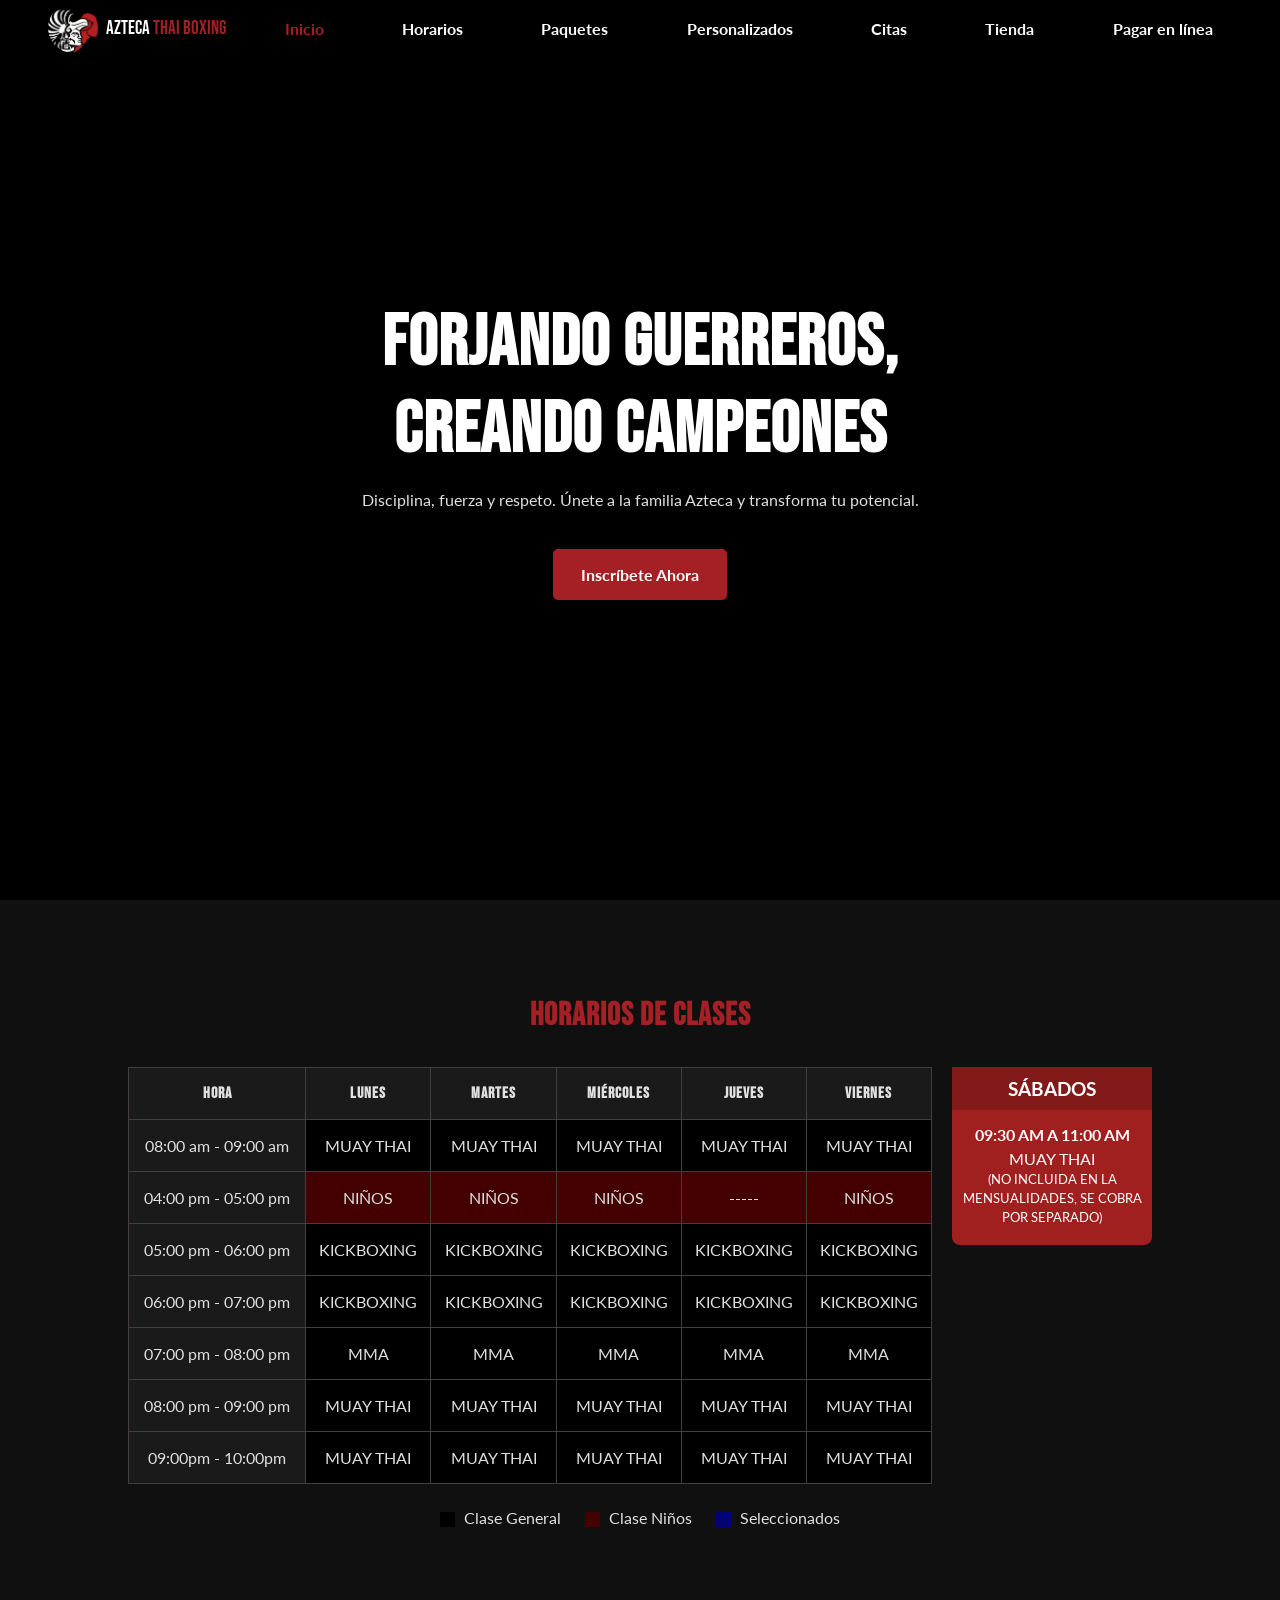
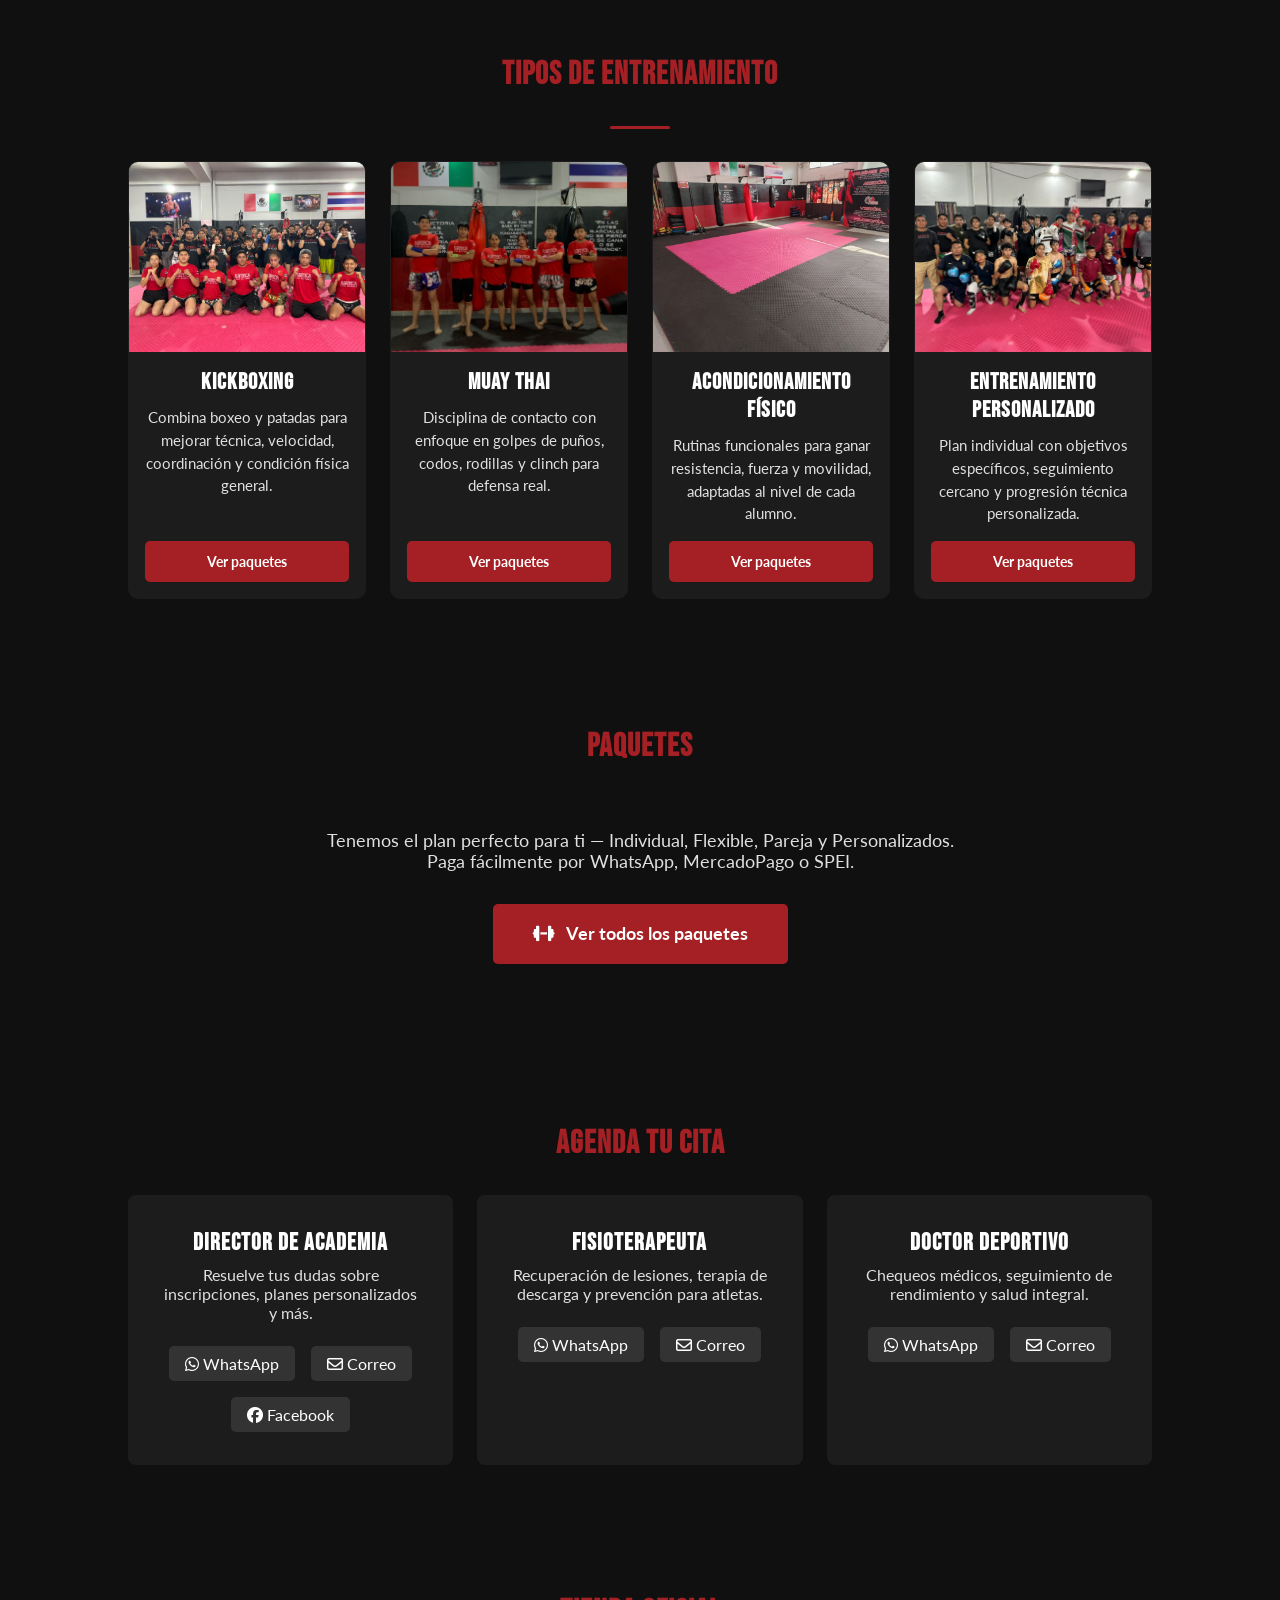
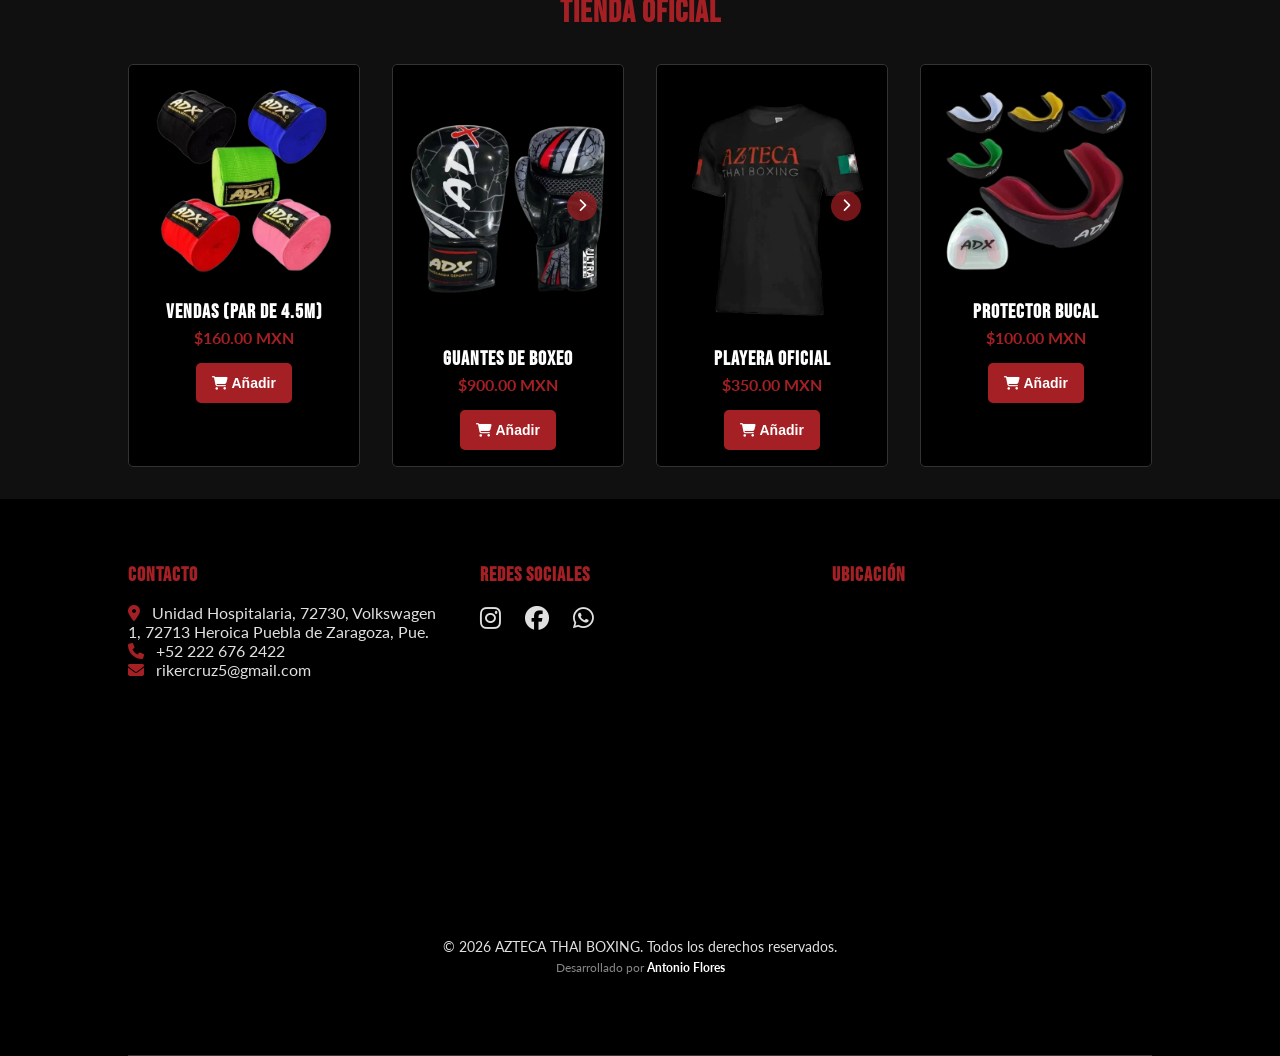
==== commit 906c9ce5: "Merge resuelto: actualizado index.html" ====
--- a/index.html
+++ b/index.html
@@ -1,492 +1,492 @@
-<!DOCTYPE html>
-<html lang="es">
-<head>  
-    <meta charset="UTF-8">
-    <meta name="viewport" content="width=device-width, initial-scale=1.0">
-    <title>AZTECA THAI BOXING - Forjando Guerreros</title>
-    
-    <link rel="stylesheet" href="styles/style.css">
-    
-    <link rel="preconnect" href="https://fonts.googleapis.com">
-    <link rel="preconnect" href="https://fonts.gstatic.com" crossorigin>
-    <link href="https://fonts.googleapis.com/css2?family=Bebas+Neue&family=Lato:wght@400;700;900&display=swap" rel="stylesheet">
-    
-    <link rel="stylesheet" href="https://cdnjs.cloudflare.com/ajax/libs/font-awesome/6.5.1/css/all.min.css"/>
-</head>
-
-<body>
-
-    <header class="header" id="header">
-        <nav class="nav container">
-            <div class="logo-container">
-                <img src="img/logofondo.webp" alt="Logo Azteca Thai Boxing" class="logo">
-                <a href="#" class="nav__logo">AZTECA <span>THAI BOXING</span></a>
-            </div>
-
-            <div class="nav__menu" id="nav-menu">
-                <ul class="nav__list">
-                    <li class="nav__item"><a href="#inicio"         class="nav__link active-link">Inicio</a></li>
-                    <li class="nav__item"><a href="#horarios"       class="nav__link">Horarios</a></li>
-                    <li class="nav__item"><a href="paquetes.html"   class="nav__link">Paquetes</a></li>  <!-- CAMBIADO: era #pagos -->
-                    <li class="nav__item"><a href="#personalizados" class="nav__link">Personalizados</a></li>
-                    <li class="nav__item"><a href="#citas"          class="nav__link">Citas</a></li>
-                    <li class="nav__item"><a href="#tienda"         class="nav__link">Tienda</a></li>
-                    <li class="nav__item"><a href="pago-en-linea.html" class="nav__link">Pagar en línea</a></li>  <!-- CAMBIADO: era pagos/index.html -->
-                </ul>
-                <div class="nav__close" id="nav-close"><i class="fas fa-times"></i></div>
-            </div>
-
-            <div class="nav__toggle" id="nav-toggle"><i class="fas fa-bars"></i></div>
-        </nav>
-    </header>
-
-    <main class="main">
-        
-        <section class="inicio" id="inicio">
-           <div class="carousel-container">
-                <div class="carousel-slide" style="background-image: url('img/fondo2.webp');"></div>
-                <div class="carousel-slide" style="background-image: url('img/1.jpg');"></div>
-                <div class="carousel-slide" style="background-image: url('img/2.jpg');"></div>
-                <div class="carousel-slide" style="background-image: url('img/3.jpg');"></div>
-            </div>
-
-            <div class="inicio__container Scontainer grid">
-                <div class="inicio__data">
-                    <h1 class="inicio__title">FORJANDO GUERREROS, <br> CREANDO CAMPEONES</h1>
-                    <p class="inicio__description">Disciplina, fuerza y respeto. Únete a la familia Azteca y transforma tu potencial.</p>
-                    <a href="paquetes.html" class="button">Inscríbete Ahora</a>  <!-- CAMBIADO: era #pagos -->
-                </div>
-            </div>
-        </section>
-
-        <section class="section container" id="horarios">
-            <h2 class="section__title">Horarios de Clases</h2>
-            <div class="horarios__container">
-                <div class="horarios__grid"> 
-                    
-                    <table class="horarios__table horarios__table--semana">
-                        <thead>
-                            <tr>
-                                <th>Hora</th>
-                                <th>Lunes</th>
-                                <th>Martes</th>
-                                <th>Miércoles</th>
-                                <th>Jueves</th>
-                                <th>Viernes</th>
-                            </tr>
-                        </thead>
-                        <tbody>
-                            <tr>
-                                <td>08:00 am - 09:00 am</td>
-                                <td class="clase-general">MUAY THAI</td>
-                                <td class="clase-general">MUAY THAI</td>
-                                <td class="clase-general">MUAY THAI</td>
-                                <td class="clase-general">MUAY THAI</td>
-                                <td class="clase-general">MUAY THAI</td>
-                            </tr>
-                            <tr>
-                                <td>04:00 pm - 05:00 pm</td>
-                                <td class="clase-ninos">NIÑOS</td>
-                                <td class="clase-ninos">NIÑOS</td>
-                                <td class="clase-ninos">NIÑOS</td>
-                                <td class="clase-ninos">-----</td>
-                                <td class="clase-ninos">NIÑOS</td>
-                            </tr>
-                            <tr>
-                                <td>05:00 pm - 06:00 pm</td>
-                                <td class="clase-general">KICKBOXING</td>
-                                <td class="clase-general">KICKBOXING</td>
-                                <td class="clase-general">KICKBOXING</td>
-                                <td class="clase-general">KICKBOXING</td>
-                                <td class="clase-general">KICKBOXING</td>
-                            </tr>
-                            <tr>
-                                <td>06:00 pm - 07:00 pm</td>
-                                <td class="clase-general">KICKBOXING</td>
-                                <td class="clase-general">KICKBOXING</td>
-                                <td class="clase-general">KICKBOXING</td>
-                                <td class="clase-general">KICKBOXING</td>
-                                <td class="clase-general">KICKBOXING</td>
-                            </tr>
-                            <tr>
-                                <td>07:00 pm - 08:00 pm</td>
-                                <td class="clase-general">MMA</td>
-                                <td class="clase-general">MMA</td>
-                                <td class="clase-general">MMA</td>
-                                <td class="clase-general">MMA</td>
-                                <td class="clase-general">MMA</td>
-                            </tr>
-                            <tr>
-                                <td>08:00 pm - 09:00 pm</td>
-                                <td class="clase-general">MUAY THAI</td>
-                                <td class="clase-general">MUAY THAI</td>
-                                <td class="clase-general">MUAY THAI</td>
-                                <td class="clase-general">MUAY THAI</td>
-                                <td class="clase-general">MUAY THAI</td>
-                            </tr>
-                            <tr>
-                                <td>09:00pm - 10:00pm</td>
-                                <td class="clase-general">MUAY THAI</td>
-                                <td class="clase-general">MUAY THAI</td>
-                                <td class="clase-general">MUAY THAI</td>
-                                <td class="clase-general">MUAY THAI</td>
-                                <td class="clase-general">MUAY THAI</td>
-                            </tr>
-                        </tbody>
-                    </table>
-
-                    <div class="horarios__sabado-columna">
-                        <div class="horarios__sabado-titulo">SÁBADOS</div>
-                        <div class="horarios__sabado-clase">
-                            <p class="horarios__sabado-hora">09:30 AM A 11:00 AM</p>
-                            <p class="horarios__sabado-nombre">MUAY THAI</p>
-                            <small>(NO INCLUIDA EN LA MENSUALIDADES, SE COBRA POR SEPARADO)</small>
-                        </div>
-                    </div>
-
-                </div>
-                
-                <div class="horarios__leyenda">
-                    <div><span class="color-box clase-general"></span> Clase General</div>
-                    <div><span class="color-box clase-ninos"></span> Clase Niños</div>
-                    <div><span class="color-box clase-seleccionados"></span> Seleccionados</div>
-                </div>
-            </div>
-        </section>
-
-        <!-- SECCIÓN PAQUETES: ahora solo muestra un CTA a paquetes.html -->
-         <!-- ======== TARJETAS DE PAQUETES ======== -->
-    <section class="section container" id="tipos-paquetes">
-      <h2 class="section__title">TIPOS DE ENTRENAMIENTO</h2>
-      <div class="seccion-separador"></div>
-
-      <div class="paquetes-tipos__container">
-        <article class="paquetes-tipos__card">
-          <img src="img/1.jpg" alt="Entrenamiento de Kickboxing" class="paquetes-tipos__img" loading="lazy" />
-          <div class="paquetes-tipos__content">
-            <h3 class="paquetes-tipos__title">Kickboxing</h3>
-            <p class="paquetes-tipos__description">
-              Combina boxeo y patadas para mejorar técnica, velocidad, coordinación y condición física general.
-            </p>
-            <a href="paquetes.html#mensualidades" class="button button-small">Ver paquetes</a>
-          </div>
-        </article>
-
-        <article class="paquetes-tipos__card">
-          <img src="img/2.jpg" alt="Entrenamiento de Muay Thai" class="paquetes-tipos__img" loading="lazy" />
-          <div class="paquetes-tipos__content">
-            <h3 class="paquetes-tipos__title">Muay Thai</h3>
-            <p class="paquetes-tipos__description">
-              Disciplina de contacto con enfoque en golpes de puños, codos, rodillas y clinch para defensa real.
-            </p>
-            <a href="paquetes.html#mensualidades" class="button button-small">Ver paquetes</a>
-          </div>
-        </article>
-
-        <article class="paquetes-tipos__card">
-          <img src="img/3.jpg" alt="Acondicionamiento físico funcional" class="paquetes-tipos__img" loading="lazy" />
-          <div class="paquetes-tipos__content">
-            <h3 class="paquetes-tipos__title">Acondicionamiento Físico</h3>
-            <p class="paquetes-tipos__description">
-              Rutinas funcionales para ganar resistencia, fuerza y movilidad, adaptadas al nivel de cada alumno.
-            </p>
-            <a href="paquetes.html#mensualidades" class="button button-small">Ver paquetes</a>
-          </div>
-        </article>
-
-        <article class="paquetes-tipos__card">
-          <img src="img/fondo2.webp" alt="Entrenamiento personalizado con coach" class="paquetes-tipos__img" loading="lazy" />
-          <div class="paquetes-tipos__content">
-            <h3 class="paquetes-tipos__title">Entrenamiento Personalizado</h3>
-            <p class="paquetes-tipos__description">
-              Plan individual con objetivos específicos, seguimiento cercano y progresión técnica personalizada.
-            </p>
-            <a href="paquetes.html#personalizados" class="button button-small">Ver paquetes</a>
-          </div>
-        </article>
-      </div>
-    </section>
-
-
-
-        <section class="section container" id="pagos">
-            <h2 class="section__title">PAQUETES</h2>
-            <div style="text-align:center; padding: 2rem 0;">
-                <p style="font-size:1.1rem; margin-bottom:2rem; color:var(--text-color);">
-                    Tenemos el plan perfecto para ti — Individual, Flexible, Pareja y Personalizados.<br>
-                    Paga fácilmente por WhatsApp, MercadoPago o SPEI.
-                </p>
-                <a href="paquetes.html" class="button" style="font-size:1.1rem; padding:1.2rem 2.5rem;">
-                    <i class="fas fa-dumbbell" style="margin-right:.5rem;"></i> Ver todos los paquetes
-                </a>
-            </div>
-        </section>
-<!--
-        <section class="section container" id="personalizados">  
-            <h2 class="section__title">ENTRENAMIENTOS PERSONALIZADOS</h2>
-
-            <div class="personalizados__container">
-
-                <article class="personalizados__card">
-                    <i class="fas fa-running personalizados__icon"></i>
-                    <h3 class="personalizados__title">Paquete Individual</h3>
-                    <p>Para quienes buscan probar o entrenar de forma ocasional</p>
-                    <button class="button button-dark" onclick="abrirModalPaquete('Personalizado - Sesión Individual ($350)')">
-                        $350 por sesión
-                    </button>
-                </article>
-
-                <article class="personalizados__card">
-                    <i class="fas fa-person-walking-luggage personalizados__icon"></i>
-                    <h3 class="personalizados__title">Paquete de 4 sesiones</h3>
-                    <p>Entrena 1 vez por semana</p>
-                    <p>Duración de 1 mes</p>
-                    <button class="button button-dark" onclick="abrirModalPaquete('Personalizado - 4 Sesiones ($1,300)')">
-                        $1,300 en total
-                    </button>
-                </article>
-
-                <article class="personalizados__card">
-                    <i class="fas fa-dumbbell personalizados__icon"></i>
-                    <h3 class="personalizados__title">Paquete de 8 sesiones</h3>
-                    <p>2 veces por semana</p>
-                    <p>Duración de 1 mes</p>
-                    <button class="button button-dark" onclick="abrirModalPaquete('Personalizado - 8 Sesiones ($2,400)')">
-                        $2,400 en total
-                    </button>
-                </article>
-
-                <article class="personalizados__card">
-                    <i class="fas fa-star personalizados__icon"></i>
-                    <h3 class="personalizados__title">Paquete de 12 sesiones</h3>
-                    <p>3 veces por semana</p>
-                    <p>Duración de 1 mes</p>
-                    <button class="button button-dark" onclick="abrirModalPaquete('Personalizado - 12 Sesiones ($3,300)')">
-                        $3,300 en total
-                    </button>
-                </article>
-
-            </div>
-
-            <div class="pagos__info-container" style="text-align: center; margin-top: 2rem;">
-                <ul>
-                    <li><div class="titulo-lista-limpio">Incluye en todos los planes:</div></li>
-                    <li>Entrenamiento 100% adaptado a tus metas.</li>
-                    <li>Seguimiento de progreso físico y técnico.</li>
-                    <li>Trabajo de fuerza, potencia y resistencia.</li>
-                    <li>Opción de enfoque en Muay Thai, Kickboxing, Defensa Personal o Acondicionamiento Físico.</li>
-                    <li>Nosotros llevamos el material necesario.</li>
-                </ul>
-            </div>
-        </section>
- -->
-        <section class="section container" id="citas">
-            <h2 class="section__title">Agenda tu Cita</h2>
-            <div class="citas__container grid">
-                
-                <article class="cita__card">
-                    <h3 class="cita__title">Director de Academia</h3>
-                    <p class="cita__description">Resuelve tus dudas sobre inscripciones, planes personalizados y más.</p>
-                    <div class="cita__contact">
-                        <a href="https://wa.me/5212226762422" target="_blank" class="button-contact"><i class="fab fa-whatsapp"></i> WhatsApp</a>
-                        <a href="mailto:rikercruz5@gmail.com" class="button-contact"><i class="far fa-envelope"></i> Correo</a>
-                        <a href="https://www.facebook.com/share/1aKrteZ46r/" target="_blank" class="button-contact"><i class="fab fa-facebook"></i> Facebook</a>
-                    </div>
-                </article>
-
-                <article class="cita__card">
-                    <h3 class="cita__title">Fisioterapeuta</h3>
-                    <p class="cita__description">Recuperación de lesiones, terapia de descarga y prevención para atletas.</p>
-                    <div class="cita__contact">
-                        <a href="https://wa.me/5212211787979" target="_blank" class="button-contact"><i class="fab fa-whatsapp"></i> WhatsApp</a>
-                        <a href="mailto:aztecafisioterapia@gmail.com" class="button-contact"><i class="far fa-envelope"></i> Correo</a>
-                    </div>
-                </article>
-
-                <article class="cita__card">
-                    <h3 class="cita__title">Doctor Deportivo</h3>
-                    <p class="cita__description">Chequeos médicos, seguimiento de rendimiento y salud integral.</p>
-                    <div class="cita__contact">
-                        <a href="https://wa.me/5212212259422" target="_blank" class="button-contact"><i class="fab fa-whatsapp"></i> WhatsApp</a>
-                        <a href="mailto:couoh_cohuo@hotmail.com" class="button-contact"><i class="far fa-envelope"></i> Correo</a>
-                    </div>
-                </article>
-            </div>
-        </section>
-
-        <section class="section container" id="tienda">
-            <h2 class="section__title">Tienda Oficial</h2>
-            <div class="tienda__container grid">
-                
-                <div class="producto__card">
-                    <img src="img/tienda/vendas.webp" alt="Vendas de Boxeo" class="producto__img">
-                    <h3 class="producto__title">Vendas (Par de 4.5m)</h3>
-                    <span class="producto__price">$160.00 MXN</span>
-                    <button class="button button-small" onclick="abrirModal('Vendas (Par)')">
-                        <i class="fas fa-shopping-cart"></i> Añadir
-                    </button>
-                </div>
-                
-                <div class="producto__card">
-                    <div class="mini-galeria__contenedor js-mini-galeria">
-                        <ul class="mini-galeria__track">
-                            <li class="mini-galeria__slide activo"><img src="img/tienda/adx tribal 2.webp" alt="Vista 1" class="producto__img"></li>
-                            <li class="mini-galeria__slide"><img src="img/tienda/Azul.webp" alt="Vista 2" class="producto__img"></li>
-                            <li class="mini-galeria__slide"><img src="img/tienda/Negro.webp" alt="Vista 3" class="producto__img"></li>
-                            <li class="mini-galeria__slide"><img src="img/tienda/Rojo.webp" alt="Vista 4" class="producto__img"></li>
-                            <li class="mini-galeria__slide"><img src="img/tienda/Rosa.webp" alt="Vista 5" class="producto__img"></li>
-                        </ul>
-                        <button class="mini-galeria__btn mini-galeria__btn--izq oculto"><i class="fas fa-chevron-left"></i></button>
-                        <button class="mini-galeria__btn mini-galeria__btn--der"><i class="fas fa-chevron-right"></i></button>
-                    </div>
-                    <h3 class="producto__title">Guantes de Boxeo</h3>
-                    <span class="producto__price">$900.00 MXN</span>
-                    <button class="button button-small" onclick="abrirModal('Guantes de Boxeo')">
-                        <i class="fas fa-shopping-cart"></i> Añadir
-                    </button>
-                </div>
-                
-                <div class="producto__card">
-                    <div class="mini-galeria__contenedor js-mini-galeria">
-                        <ul class="mini-galeria__track">
-                            <li class="mini-galeria__slide activo">
-                                <video src="img/tienda/playerav.webm" class="producto__img" autoplay muted loop>Su navegador no admite este formato.</video>
-                            </li>
-                            <li class="mini-galeria__slide">
-                                <video src="img/tienda/roja.webm" class="producto__img" autoplay muted loop>Su navegador no admite este formato.</video>
-                            </li>
-                        </ul>
-                        <button class="mini-galeria__btn mini-galeria__btn--izq oculto"><i class="fas fa-chevron-left"></i></button>
-                        <button class="mini-galeria__btn mini-galeria__btn--der"><i class="fas fa-chevron-right"></i></button>
-                    </div>
-                    <h3 class="producto__title">Playera Oficial</h3>
-                    <span class="producto__price">$350.00 MXN</span>
-                    <button class="button button-small" onclick="abrirModal('Playera Oficial')">
-                        <i class="fas fa-shopping-cart"></i> Añadir
-                    </button>
-                </div>
-
-                <div class="producto__card">
-                    <img src="img/tienda/bucal.webp" alt="Bucal" class="producto__img">
-                    <h3 class="producto__title">Protector Bucal</h3>
-                    <span class="producto__price">$100.00 MXN</span>
-                    <button class="button button-small" onclick="abrirModal('Protector Bucal')">
-                        <i class="fas fa-shopping-cart"></i> Añadir
-                    </button>
-                </div>
-                
-            </div>
-        </section>
-        
-    </main>
-
-    <footer class="footer">
-        <div class="footer__container container">
-            <div class="footer__content">
-                <div class="footer__data">
-                    <h3 class="footer__title">Contacto</h3>
-                    <p class="footer__description">
-                        <i class="fas fa-map-marker-alt"></i> Unidad Hospitalaria, 72730, Volkswagen 1, 72713 Heroica Puebla de Zaragoza, Pue.<br>
-                        <i class="fas fa-phone"></i> +52 222 676 2422<br>
-                        <i class="fas fa-envelope"></i> rikercruz5@gmail.com <br>
-                    </p>
-                </div>
-
-                <div class="footer__data">
-                    <h3 class="footer__title">Redes Sociales</h3>
-                    <div class="footer__social">
-                        <a href="https://www.instagram.com/azteca_thai_boxing_?igsh=azBjc3N2dG8yczhi" target="_blank" class="footer__social-link"><i class="fab fa-instagram"></i></a>
-                        <a href="https://www.facebook.com/share/1B51MdNFzQ/" target="_blank" class="footer__social-link"><i class="fab fa-facebook"></i></a>
-                        <a href="https://wa.me/+522226762422" target="_blank" class="footer__social-link"><i class="fab fa-whatsapp"></i></a>
-                    </div>
-                </div>
-
-                <div class="footer__data footer__map">
-                     <h3 class="footer__title">Ubicación</h3>
-                     <iframe src="https://maps.google.com/maps?q=Azteca+Thai+Boxing+Puebla&t=&z=13&ie=UTF8&iwloc=&output=embed" width="400" height="300" style="border:0;" allowfullscreen="" loading="lazy"></iframe>
-                </div>
-            </div>
-            <p class="footer__copy">
-                © 2026 AZTECA THAI BOXING. Todos los derechos reservados.
-                <br><span class="footer__dev">Desarrollado por 
-                    <a href="https://www.instagram.com/e1_tiger?igsh=MjYycWR2NG5lejJ4" target="_blank" rel="noopener noreferrer">Antonio Flores</a>
-                </span>
-            </p>
-        </div>
-    </footer>
-
-    <!-- Modal Tienda -->
-    <div id="modal-pedido" class="modal">
-        <div class="modal-contenido">
-            <span class="cerrar" onclick="cerrarModal()">×</span>
-            <h3>Personaliza tu Pedido</h3>
-            <p>Estás comprando: <strong id="producto-nombre-modal"></strong></p>
-            <div id="opcion-talla" class="opcion-personalizacion">
-                <label for="talla">Talla:</label>
-                <select id="talla" name="talla">
-                    <option value="">Selecciona Talla</option>
-                    <option value="S">S - Small</option>
-                    <option value="M">M - Medium</option>
-                    <option value="L">L - Large</option>
-                    <option value="XL">XL - Extra Large</option>
-                </select>
-            </div>
-            <div id="opcion-onzas" class="opcion-personalizacion">
-                <label for="onzas">Onzas:</label>
-                <select id="onzas" name="onzas">
-                    <option value="">Selecciona Onzas</option>
-                    <option value="8oz">8 Onzas</option>
-                    <option value="10oz">10 Onzas</option>
-                    <option value="12oz">12 Onzas</option>
-                    <option value="14oz">14 Onzas</option>
-                    <option value="16oz">16 Onzas</option>
-                </select>
-            </div>
-            <div id="opcion-modelo" class="opcion-personalizacion">
-                <label for="modelo">Modelo:</label>
-                <select id="modelo" name="modelo">
-                    <option value="">Selecciona Modelo</option>
-                    <option value="ADX negro con blanco">ADX negro con blanco</option>
-                    <option value="ADX Azul">ADX Azul</option>
-                    <option value="ADX Negro">ADX Negro</option>
-                    <option value="ADX Rojo">ADX Rojo</option>
-                    <option value="ADX Rosa">ADX Rosa</option>
-                </select>
-            </div>
-            <div id="opcion-color" class="opcion-personalizacion">
-                <label for="color">Color:</label>
-                <select id="color" name="color">
-                    <option value="">Selecciona un color</option>
-                    <option value="Negro">Negro</option>
-                    <option value="Rojo">Rojo</option>
-                </select>
-            </div>
-            <label for="nombre">Tu Nombre (para el pedido):</label>
-            <input type="text" id="nombre" name="nombre" required placeholder="Ingresa tu nombre">
-            <button class="button" onclick="enviarWhatsApp()">
-                <i class="fab fa-whatsapp"></i> Comprar y Enviar a WhatsApp
-            </button>
-        </div>
-    </div>
-
-    <!-- Modal Paquetes -->
-    <div id="modal-paquete" class="modal">
-        <div class="modal-contenido">
-            <span class="cerrar" onclick="cerrarModalPaquete()">×</span>
-            <h3>Inscripción / Agendar</h3>
-            <p>Estás eligiendo: <strong id="paquete-nombre-modal" style="color: var(--main-red);"></strong></p>
-            <label for="nombre-paquete-cliente">Tu Nombre Completo:</label>
-            <input type="text" id="nombre-paquete-cliente" required placeholder="Ingresa tu nombre para el registro">
-            <button class="button" onclick="enviarWhatsAppPaquete()">
-                <i class="fab fa-whatsapp"></i> Solicitar Info / Inscribirme
-            </button>
-        </div>
-    </div>
-
-    <!-- SCRIPTS SEPARADOS (reemplaza script.js) -->
-    <script src="js/nav.js"></script>
-    <script src="js/tienda.js"></script>
-    <script src="js/paquetes.js"></script>
-
-</body>
-</html>
+<!DOCTYPE html>
+<html lang="es">
+<head>  
+    <meta charset="UTF-8">
+    <meta name="viewport" content="width=device-width, initial-scale=1.0">
+    <title>AZTECA THAI BOXING - Forjando Guerreros</title>
+    
+    <link rel="stylesheet" href="styles/style.css">
+    
+    <link rel="preconnect" href="https://fonts.googleapis.com">
+    <link rel="preconnect" href="https://fonts.gstatic.com" crossorigin>
+    <link href="https://fonts.googleapis.com/css2?family=Bebas+Neue&family=Lato:wght@400;700;900&display=swap" rel="stylesheet">
+    
+    <link rel="stylesheet" href="https://cdnjs.cloudflare.com/ajax/libs/font-awesome/6.5.1/css/all.min.css"/>
+</head>
+
+<body>
+
+    <header class="header" id="header">
+        <nav class="nav container">
+            <div class="logo-container">
+                <img src="img/logofondo.webp" alt="Logo Azteca Thai Boxing" class="logo">
+                <a href="#" class="nav__logo">AZTECA <span>THAI BOXING</span></a>
+            </div>
+
+            <div class="nav__menu" id="nav-menu">
+                <ul class="nav__list">
+                    <li class="nav__item"><a href="#inicio"         class="nav__link active-link">Inicio</a></li>
+                    <li class="nav__item"><a href="#horarios"       class="nav__link">Horarios</a></li>
+                    <li class="nav__item"><a href="paquetes.html"   class="nav__link">Paquetes</a></li>  <!-- CAMBIADO: era #pagos -->
+                    <li class="nav__item"><a href="#personalizados" class="nav__link">Personalizados</a></li>
+                    <li class="nav__item"><a href="#citas"          class="nav__link">Citas</a></li>
+                    <li class="nav__item"><a href="#tienda"         class="nav__link">Tienda</a></li>
+                    <li class="nav__item"><a href="pago-en-linea.html" class="nav__link">Pagar en línea</a></li>  <!-- CAMBIADO: era pagos/index.html -->
+                </ul>
+                <div class="nav__close" id="nav-close"><i class="fas fa-times"></i></div>
+            </div>
+
+            <div class="nav__toggle" id="nav-toggle"><i class="fas fa-bars"></i></div>
+        </nav>
+    </header>
+
+    <main class="main">
+        
+        <section class="inicio" id="inicio">
+           <div class="carousel-container">
+                <div class="carousel-slide" style="background-image: url('img/fondo2.webp');"></div>
+                <div class="carousel-slide" style="background-image: url('img/1.jpg');"></div>
+                <div class="carousel-slide" style="background-image: url('img/2.jpg');"></div>
+                <div class="carousel-slide" style="background-image: url('img/3.jpg');"></div>
+            </div>
+
+            <div class="inicio__container Scontainer grid">
+                <div class="inicio__data">
+                    <h1 class="inicio__title">FORJANDO GUERREROS, <br> CREANDO CAMPEONES</h1>
+                    <p class="inicio__description">Disciplina, fuerza y respeto. Únete a la familia Azteca y transforma tu potencial.</p>
+                    <a href="paquetes.html" class="button">Inscríbete Ahora</a>  <!-- CAMBIADO: era #pagos -->
+                </div>
+            </div>
+        </section>
+
+        <section class="section container" id="horarios">
+            <h2 class="section__title">Horarios de Clases</h2>
+            <div class="horarios__container">
+                <div class="horarios__grid"> 
+                    
+                    <table class="horarios__table horarios__table--semana">
+                        <thead>
+                            <tr>
+                                <th>Hora</th>
+                                <th>Lunes</th>
+                                <th>Martes</th>
+                                <th>Miércoles</th>
+                                <th>Jueves</th>
+                                <th>Viernes</th>
+                            </tr>
+                        </thead>
+                        <tbody>
+                            <tr>
+                                <td>08:00 am - 09:00 am</td>
+                                <td class="clase-general">MUAY THAI</td>
+                                <td class="clase-general">MUAY THAI</td>
+                                <td class="clase-general">MUAY THAI</td>
+                                <td class="clase-general">MUAY THAI</td>
+                                <td class="clase-general">MUAY THAI</td>
+                            </tr>
+                            <tr>
+                                <td>04:00 pm - 05:00 pm</td>
+                                <td class="clase-ninos">NIÑOS</td>
+                                <td class="clase-ninos">NIÑOS</td>
+                                <td class="clase-ninos">NIÑOS</td>
+                                <td class="clase-ninos">-----</td>
+                                <td class="clase-ninos">NIÑOS</td>
+                            </tr>
+                            <tr>
+                                <td>05:00 pm - 06:00 pm</td>
+                                <td class="clase-general">KICKBOXING</td>
+                                <td class="clase-general">KICKBOXING</td>
+                                <td class="clase-general">KICKBOXING</td>
+                                <td class="clase-general">KICKBOXING</td>
+                                <td class="clase-general">KICKBOXING</td>
+                            </tr>
+                            <tr>
+                                <td>06:00 pm - 07:00 pm</td>
+                                <td class="clase-general">KICKBOXING</td>
+                                <td class="clase-general">KICKBOXING</td>
+                                <td class="clase-general">KICKBOXING</td>
+                                <td class="clase-general">KICKBOXING</td>
+                                <td class="clase-general">KICKBOXING</td>
+                            </tr>
+                            <tr>
+                                <td>07:00 pm - 08:00 pm</td>
+                                <td class="clase-general">MMA</td>
+                                <td class="clase-general">MMA</td>
+                                <td class="clase-general">MMA</td>
+                                <td class="clase-general">MMA</td>
+                                <td class="clase-general">MMA</td>
+                            </tr>
+                            <tr>
+                                <td>08:00 pm - 09:00 pm</td>
+                                <td class="clase-general">MUAY THAI</td>
+                                <td class="clase-general">MUAY THAI</td>
+                                <td class="clase-general">MUAY THAI</td>
+                                <td class="clase-general">MUAY THAI</td>
+                                <td class="clase-general">MUAY THAI</td>
+                            </tr>
+                            <tr>
+                                <td>09:00pm - 10:00pm</td>
+                                <td class="clase-general">MUAY THAI</td>
+                                <td class="clase-general">MUAY THAI</td>
+                                <td class="clase-general">MUAY THAI</td>
+                                <td class="clase-general">MUAY THAI</td>
+                                <td class="clase-general">MUAY THAI</td>
+                            </tr>
+                        </tbody>
+                    </table>
+
+                    <div class="horarios__sabado-columna">
+                        <div class="horarios__sabado-titulo">SÁBADOS</div>
+                        <div class="horarios__sabado-clase">
+                            <p class="horarios__sabado-hora">09:30 AM A 11:00 AM</p>
+                            <p class="horarios__sabado-nombre">MUAY THAI</p>
+                            <small>(NO INCLUIDA EN LA MENSUALIDADES, SE COBRA POR SEPARADO)</small>
+                        </div>
+                    </div>
+
+                </div>
+                
+                <div class="horarios__leyenda">
+                    <div><span class="color-box clase-general"></span> Clase General</div>
+                    <div><span class="color-box clase-ninos"></span> Clase Niños</div>
+                    <div><span class="color-box clase-seleccionados"></span> Seleccionados</div>
+                </div>
+            </div>
+        </section>
+
+        <!-- SECCIÓN PAQUETES: ahora solo muestra un CTA a paquetes.html -->
+         <!-- ======== TARJETAS DE PAQUETES ======== -->
+    <section class="section container" id="tipos-paquetes">
+      <h2 class="section__title">TIPOS DE ENTRENAMIENTO</h2>
+      <div class="seccion-separador"></div>
+
+      <div class="paquetes-tipos__container">
+        <article class="paquetes-tipos__card">
+          <img src="img/1.jpg" alt="Entrenamiento de Kickboxing" class="paquetes-tipos__img" loading="lazy" />
+          <div class="paquetes-tipos__content">
+            <h3 class="paquetes-tipos__title">Kickboxing</h3>
+            <p class="paquetes-tipos__description">
+              Combina boxeo y patadas para mejorar técnica, velocidad, coordinación y condición física general.
+            </p>
+            <a href="paquetes.html#mensualidades" class="button button-small">Ver paquetes</a>
+          </div>
+        </article>
+
+        <article class="paquetes-tipos__card">
+          <img src="img/2.jpg" alt="Entrenamiento de Muay Thai" class="paquetes-tipos__img" loading="lazy" />
+          <div class="paquetes-tipos__content">
+            <h3 class="paquetes-tipos__title">Muay Thai</h3>
+            <p class="paquetes-tipos__description">
+              Disciplina de contacto con enfoque en golpes de puños, codos, rodillas y clinch para defensa real.
+            </p>
+            <a href="paquetes.html#mensualidades" class="button button-small">Ver paquetes</a>
+          </div>
+        </article>
+
+        <article class="paquetes-tipos__card">
+          <img src="img/3.jpg" alt="Acondicionamiento físico funcional" class="paquetes-tipos__img" loading="lazy" />
+          <div class="paquetes-tipos__content">
+            <h3 class="paquetes-tipos__title">Acondicionamiento Físico</h3>
+            <p class="paquetes-tipos__description">
+              Rutinas funcionales para ganar resistencia, fuerza y movilidad, adaptadas al nivel de cada alumno.
+            </p>
+            <a href="paquetes.html#mensualidades" class="button button-small">Ver paquetes</a>
+          </div>
+        </article>
+
+        <article class="paquetes-tipos__card">
+          <img src="img/fondo2.webp" alt="Entrenamiento personalizado con coach" class="paquetes-tipos__img" loading="lazy" />
+          <div class="paquetes-tipos__content">
+            <h3 class="paquetes-tipos__title">Entrenamiento Personalizado</h3>
+            <p class="paquetes-tipos__description">
+              Plan individual con objetivos específicos, seguimiento cercano y progresión técnica personalizada.
+            </p>
+            <a href="paquetes.html#personalizados" class="button button-small">Ver paquetes</a>
+          </div>
+        </article>
+      </div>
+    </section>
+
+
+
+        <section class="section container" id="pagos">
+            <h2 class="section__title">PAQUETES</h2>
+            <div style="text-align:center; padding: 2rem 0;">
+                <p style="font-size:1.1rem; margin-bottom:2rem; color:var(--text-color);">
+                    Tenemos el plan perfecto para ti — Individual, Flexible, Pareja y Personalizados.<br>
+                    Paga fácilmente por WhatsApp, MercadoPago o SPEI.
+                </p>
+                <a href="paquetes.html" class="button" style="font-size:1.1rem; padding:1.2rem 2.5rem;">
+                    <i class="fas fa-dumbbell" style="margin-right:.5rem;"></i> Ver todos los paquetes
+                </a>
+            </div>
+        </section>
+<!--
+        <section class="section container" id="personalizados">  
+            <h2 class="section__title">ENTRENAMIENTOS PERSONALIZADOS</h2>
+
+            <div class="personalizados__container">
+
+                <article class="personalizados__card">
+                    <i class="fas fa-running personalizados__icon"></i>
+                    <h3 class="personalizados__title">Paquete Individual</h3>
+                    <p>Para quienes buscan probar o entrenar de forma ocasional</p>
+                    <button class="button button-dark" onclick="abrirModalPaquete('Personalizado - Sesión Individual ($350)')">
+                        $350 por sesión
+                    </button>
+                </article>
+
+                <article class="personalizados__card">
+                    <i class="fas fa-person-walking-luggage personalizados__icon"></i>
+                    <h3 class="personalizados__title">Paquete de 4 sesiones</h3>
+                    <p>Entrena 1 vez por semana</p>
+                    <p>Duración de 1 mes</p>
+                    <button class="button button-dark" onclick="abrirModalPaquete('Personalizado - 4 Sesiones ($1,300)')">
+                        $1,300 en total
+                    </button>
+                </article>
+
+                <article class="personalizados__card">
+                    <i class="fas fa-dumbbell personalizados__icon"></i>
+                    <h3 class="personalizados__title">Paquete de 8 sesiones</h3>
+                    <p>2 veces por semana</p>
+                    <p>Duración de 1 mes</p>
+                    <button class="button button-dark" onclick="abrirModalPaquete('Personalizado - 8 Sesiones ($2,400)')">
+                        $2,400 en total
+                    </button>
+                </article>
+
+                <article class="personalizados__card">
+                    <i class="fas fa-star personalizados__icon"></i>
+                    <h3 class="personalizados__title">Paquete de 12 sesiones</h3>
+                    <p>3 veces por semana</p>
+                    <p>Duración de 1 mes</p>
+                    <button class="button button-dark" onclick="abrirModalPaquete('Personalizado - 12 Sesiones ($3,300)')">
+                        $3,300 en total
+                    </button>
+                </article>
+
+            </div>
+
+            <div class="pagos__info-container" style="text-align: center; margin-top: 2rem;">
+                <ul>
+                    <li><div class="titulo-lista-limpio">Incluye en todos los planes:</div></li>
+                    <li>Entrenamiento 100% adaptado a tus metas.</li>
+                    <li>Seguimiento de progreso físico y técnico.</li>
+                    <li>Trabajo de fuerza, potencia y resistencia.</li>
+                    <li>Opción de enfoque en Muay Thai, Kickboxing, Defensa Personal o Acondicionamiento Físico.</li>
+                    <li>Nosotros llevamos el material necesario.</li>
+                </ul>
+            </div>
+        </section>
+ -->
+        <section class="section container" id="citas">
+            <h2 class="section__title">Agenda tu Cita</h2>
+            <div class="citas__container grid">
+                
+                <article class="cita__card">
+                    <h3 class="cita__title">Director de Academia</h3>
+                    <p class="cita__description">Resuelve tus dudas sobre inscripciones, planes personalizados y más.</p>
+                    <div class="cita__contact">
+                        <a href="https://wa.me/5212226762422" target="_blank" class="button-contact"><i class="fab fa-whatsapp"></i> WhatsApp</a>
+                        <a href="mailto:rikercruz5@gmail.com" class="button-contact"><i class="far fa-envelope"></i> Correo</a>
+                        <a href="https://www.facebook.com/share/1aKrteZ46r/" target="_blank" class="button-contact"><i class="fab fa-facebook"></i> Facebook</a>
+                    </div>
+                </article>
+
+                <article class="cita__card">
+                    <h3 class="cita__title">Fisioterapeuta</h3>
+                    <p class="cita__description">Recuperación de lesiones, terapia de descarga y prevención para atletas.</p>
+                    <div class="cita__contact">
+                        <a href="https://wa.me/5212211787979" target="_blank" class="button-contact"><i class="fab fa-whatsapp"></i> WhatsApp</a>
+                        <a href="mailto:aztecafisioterapia@gmail.com" class="button-contact"><i class="far fa-envelope"></i> Correo</a>
+                    </div>
+                </article>
+
+                <article class="cita__card">
+                    <h3 class="cita__title">Doctor Deportivo</h3>
+                    <p class="cita__description">Chequeos médicos, seguimiento de rendimiento y salud integral.</p>
+                    <div class="cita__contact">
+                        <a href="https://wa.me/5212212259422" target="_blank" class="button-contact"><i class="fab fa-whatsapp"></i> WhatsApp</a>
+                        <a href="mailto:couoh_cohuo@hotmail.com" class="button-contact"><i class="far fa-envelope"></i> Correo</a>
+                    </div>
+                </article>
+            </div>
+        </section>
+
+        <section class="section container" id="tienda">
+            <h2 class="section__title">Tienda Oficial</h2>
+            <div class="tienda__container grid">
+                
+                <div class="producto__card">
+                    <img src="img/tienda/vendas.webp" alt="Vendas de Boxeo" class="producto__img">
+                    <h3 class="producto__title">Vendas (Par de 4.5m)</h3>
+                    <span class="producto__price">$160.00 MXN</span>
+                    <button class="button button-small" onclick="abrirModal('Vendas (Par)')">
+                        <i class="fas fa-shopping-cart"></i> Añadir
+                    </button>
+                </div>
+                
+                <div class="producto__card">
+                    <div class="mini-galeria__contenedor js-mini-galeria">
+                        <ul class="mini-galeria__track">
+                            <li class="mini-galeria__slide activo"><img src="img/tienda/adx tribal 2.webp" alt="Vista 1" class="producto__img"></li>
+                            <li class="mini-galeria__slide"><img src="img/tienda/Azul.webp" alt="Vista 2" class="producto__img"></li>
+                            <li class="mini-galeria__slide"><img src="img/tienda/Negro.webp" alt="Vista 3" class="producto__img"></li>
+                            <li class="mini-galeria__slide"><img src="img/tienda/Rojo.webp" alt="Vista 4" class="producto__img"></li>
+                            <li class="mini-galeria__slide"><img src="img/tienda/Rosa.webp" alt="Vista 5" class="producto__img"></li>
+                        </ul>
+                        <button class="mini-galeria__btn mini-galeria__btn--izq oculto"><i class="fas fa-chevron-left"></i></button>
+                        <button class="mini-galeria__btn mini-galeria__btn--der"><i class="fas fa-chevron-right"></i></button>
+                    </div>
+                    <h3 class="producto__title">Guantes de Boxeo</h3>
+                    <span class="producto__price">$900.00 MXN</span>
+                    <button class="button button-small" onclick="abrirModal('Guantes de Boxeo')">
+                        <i class="fas fa-shopping-cart"></i> Añadir
+                    </button>
+                </div>
+                
+                <div class="producto__card">
+                    <div class="mini-galeria__contenedor js-mini-galeria">
+                        <ul class="mini-galeria__track">
+                            <li class="mini-galeria__slide activo">
+                                <video src="img/tienda/playerav.webm" class="producto__img" autoplay muted loop>Su navegador no admite este formato.</video>
+                            </li>
+                            <li class="mini-galeria__slide">
+                                <video src="img/tienda/roja.webm" class="producto__img" autoplay muted loop>Su navegador no admite este formato.</video>
+                            </li>
+                        </ul>
+                        <button class="mini-galeria__btn mini-galeria__btn--izq oculto"><i class="fas fa-chevron-left"></i></button>
+                        <button class="mini-galeria__btn mini-galeria__btn--der"><i class="fas fa-chevron-right"></i></button>
+                    </div>
+                    <h3 class="producto__title">Playera Oficial</h3>
+                    <span class="producto__price">$350.00 MXN</span>
+                    <button class="button button-small" onclick="abrirModal('Playera Oficial')">
+                        <i class="fas fa-shopping-cart"></i> Añadir
+                    </button>
+                </div>
+
+                <div class="producto__card">
+                    <img src="img/tienda/bucal.webp" alt="Bucal" class="producto__img">
+                    <h3 class="producto__title">Protector Bucal</h3>
+                    <span class="producto__price">$100.00 MXN</span>
+                    <button class="button button-small" onclick="abrirModal('Protector Bucal')">
+                        <i class="fas fa-shopping-cart"></i> Añadir
+                    </button>
+                </div>
+                
+            </div>
+        </section>
+        
+    </main>
+
+    <footer class="footer">
+        <div class="footer__container container">
+            <div class="footer__content">
+                <div class="footer__data">
+                    <h3 class="footer__title">Contacto</h3>
+                    <p class="footer__description">
+                        <i class="fas fa-map-marker-alt"></i> Unidad Hospitalaria, 72730, Volkswagen 1, 72713 Heroica Puebla de Zaragoza, Pue.<br>
+                        <i class="fas fa-phone"></i> +52 222 676 2422<br>
+                        <i class="fas fa-envelope"></i> rikercruz5@gmail.com <br>
+                    </p>
+                </div>
+
+                <div class="footer__data">
+                    <h3 class="footer__title">Redes Sociales</h3>
+                    <div class="footer__social">
+                        <a href="https://www.instagram.com/azteca_thai_boxing_?igsh=azBjc3N2dG8yczhi" target="_blank" class="footer__social-link"><i class="fab fa-instagram"></i></a>
+                        <a href="https://www.facebook.com/share/1B51MdNFzQ/" target="_blank" class="footer__social-link"><i class="fab fa-facebook"></i></a>
+                        <a href="https://wa.me/+522226762422" target="_blank" class="footer__social-link"><i class="fab fa-whatsapp"></i></a>
+                    </div>
+                </div>
+
+                <div class="footer__data footer__map">
+                     <h3 class="footer__title">Ubicación</h3>
+                     <iframe src="https://maps.google.com/maps?q=Azteca+Thai+Boxing+Puebla&t=&z=13&ie=UTF8&iwloc=&output=embed" width="400" height="300" style="border:0;" allowfullscreen="" loading="lazy"></iframe>
+                </div>
+            </div>
+            <p class="footer__copy">
+                © 2026 AZTECA THAI BOXING. Todos los derechos reservados.
+                <br><span class="footer__dev">Desarrollado por 
+                    <a href="https://www.instagram.com/e1_tiger?igsh=MjYycWR2NG5lejJ4" target="_blank" rel="noopener noreferrer">Antonio Flores</a>
+                </span>
+            </p>
+        </div>
+    </footer>
+
+    <!-- Modal Tienda -->
+    <div id="modal-pedido" class="modal">
+        <div class="modal-contenido">
+            <span class="cerrar" onclick="cerrarModal()">×</span>
+            <h3>Personaliza tu Pedido</h3>
+            <p>Estás comprando: <strong id="producto-nombre-modal"></strong></p>
+            <div id="opcion-talla" class="opcion-personalizacion">
+                <label for="talla">Talla:</label>
+                <select id="talla" name="talla">
+                    <option value="">Selecciona Talla</option>
+                    <option value="S">S - Small</option>
+                    <option value="M">M - Medium</option>
+                    <option value="L">L - Large</option>
+                    <option value="XL">XL - Extra Large</option>
+                </select>
+            </div>
+            <div id="opcion-onzas" class="opcion-personalizacion">
+                <label for="onzas">Onzas:</label>
+                <select id="onzas" name="onzas">
+                    <option value="">Selecciona Onzas</option>
+                    <option value="8oz">8 Onzas</option>
+                    <option value="10oz">10 Onzas</option>
+                    <option value="12oz">12 Onzas</option>
+                    <option value="14oz">14 Onzas</option>
+                    <option value="16oz">16 Onzas</option>
+                </select>
+            </div>
+            <div id="opcion-modelo" class="opcion-personalizacion">
+                <label for="modelo">Modelo:</label>
+                <select id="modelo" name="modelo">
+                    <option value="">Selecciona Modelo</option>
+                    <option value="ADX negro con blanco">ADX negro con blanco</option>
+                    <option value="ADX Azul">ADX Azul</option>
+                    <option value="ADX Negro">ADX Negro</option>
+                    <option value="ADX Rojo">ADX Rojo</option>
+                    <option value="ADX Rosa">ADX Rosa</option>
+                </select>
+            </div>
+            <div id="opcion-color" class="opcion-personalizacion">
+                <label for="color">Color:</label>
+                <select id="color" name="color">
+                    <option value="">Selecciona un color</option>
+                    <option value="Negro">Negro</option>
+                    <option value="Rojo">Rojo</option>
+                </select>
+            </div>
+            <label for="nombre">Tu Nombre (para el pedido):</label>
+            <input type="text" id="nombre" name="nombre" required placeholder="Ingresa tu nombre">
+            <button class="button" onclick="enviarWhatsApp()">
+                <i class="fab fa-whatsapp"></i> Comprar y Enviar a WhatsApp
+            </button>
+        </div>
+    </div>
+
+    <!-- Modal Paquetes -->
+    <div id="modal-paquete" class="modal">
+        <div class="modal-contenido">
+            <span class="cerrar" onclick="cerrarModalPaquete()">×</span>
+            <h3>Inscripción / Agendar</h3>
+            <p>Estás eligiendo: <strong id="paquete-nombre-modal" style="color: var(--main-red);"></strong></p>
+            <label for="nombre-paquete-cliente">Tu Nombre Completo:</label>
+            <input type="text" id="nombre-paquete-cliente" required placeholder="Ingresa tu nombre para el registro">
+            <button class="button" onclick="enviarWhatsAppPaquete()">
+                <i class="fab fa-whatsapp"></i> Solicitar Info / Inscribirme
+            </button>
+        </div>
+    </div>
+
+    <!-- SCRIPTS SEPARADOS (reemplaza script.js) -->
+    <script src="js/nav.js"></script>
+    <script src="js/tienda.js"></script>
+    <script src="js/paquetes.js"></script>
+
+</body>
+</html>
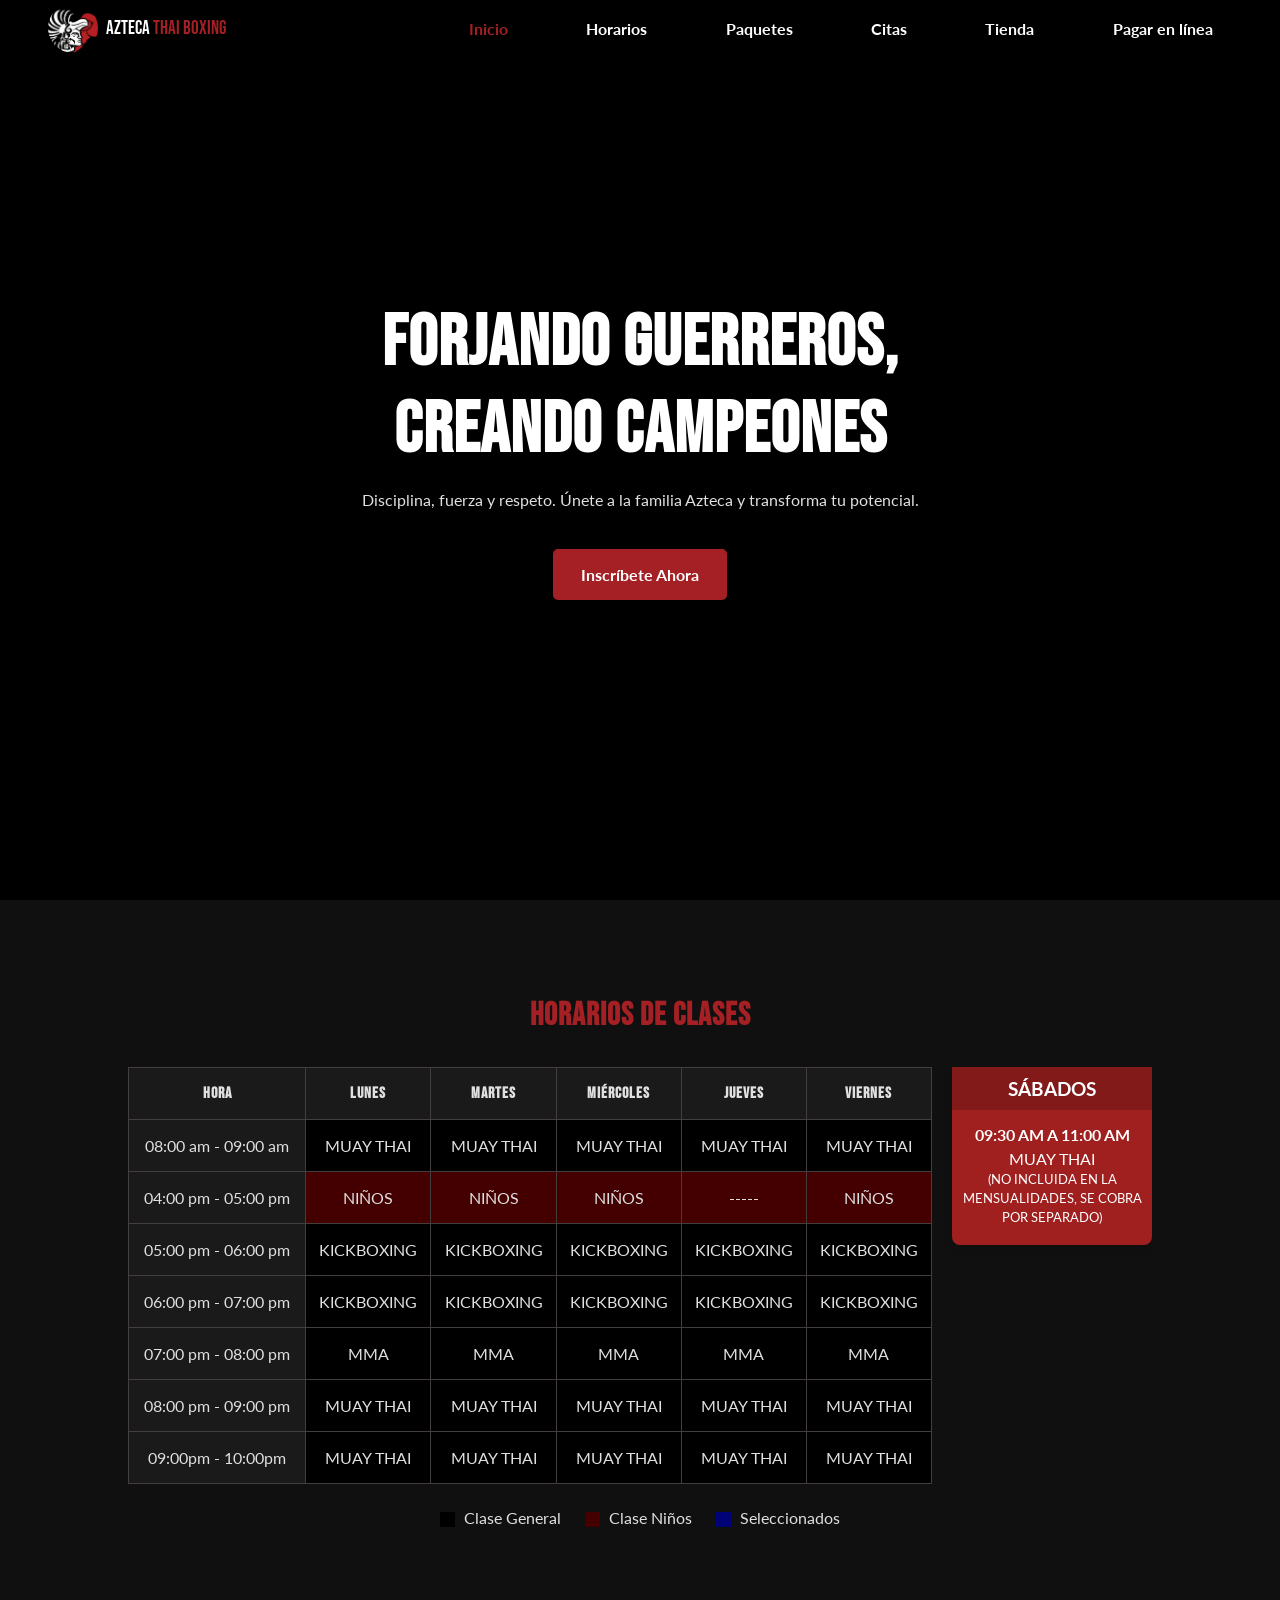
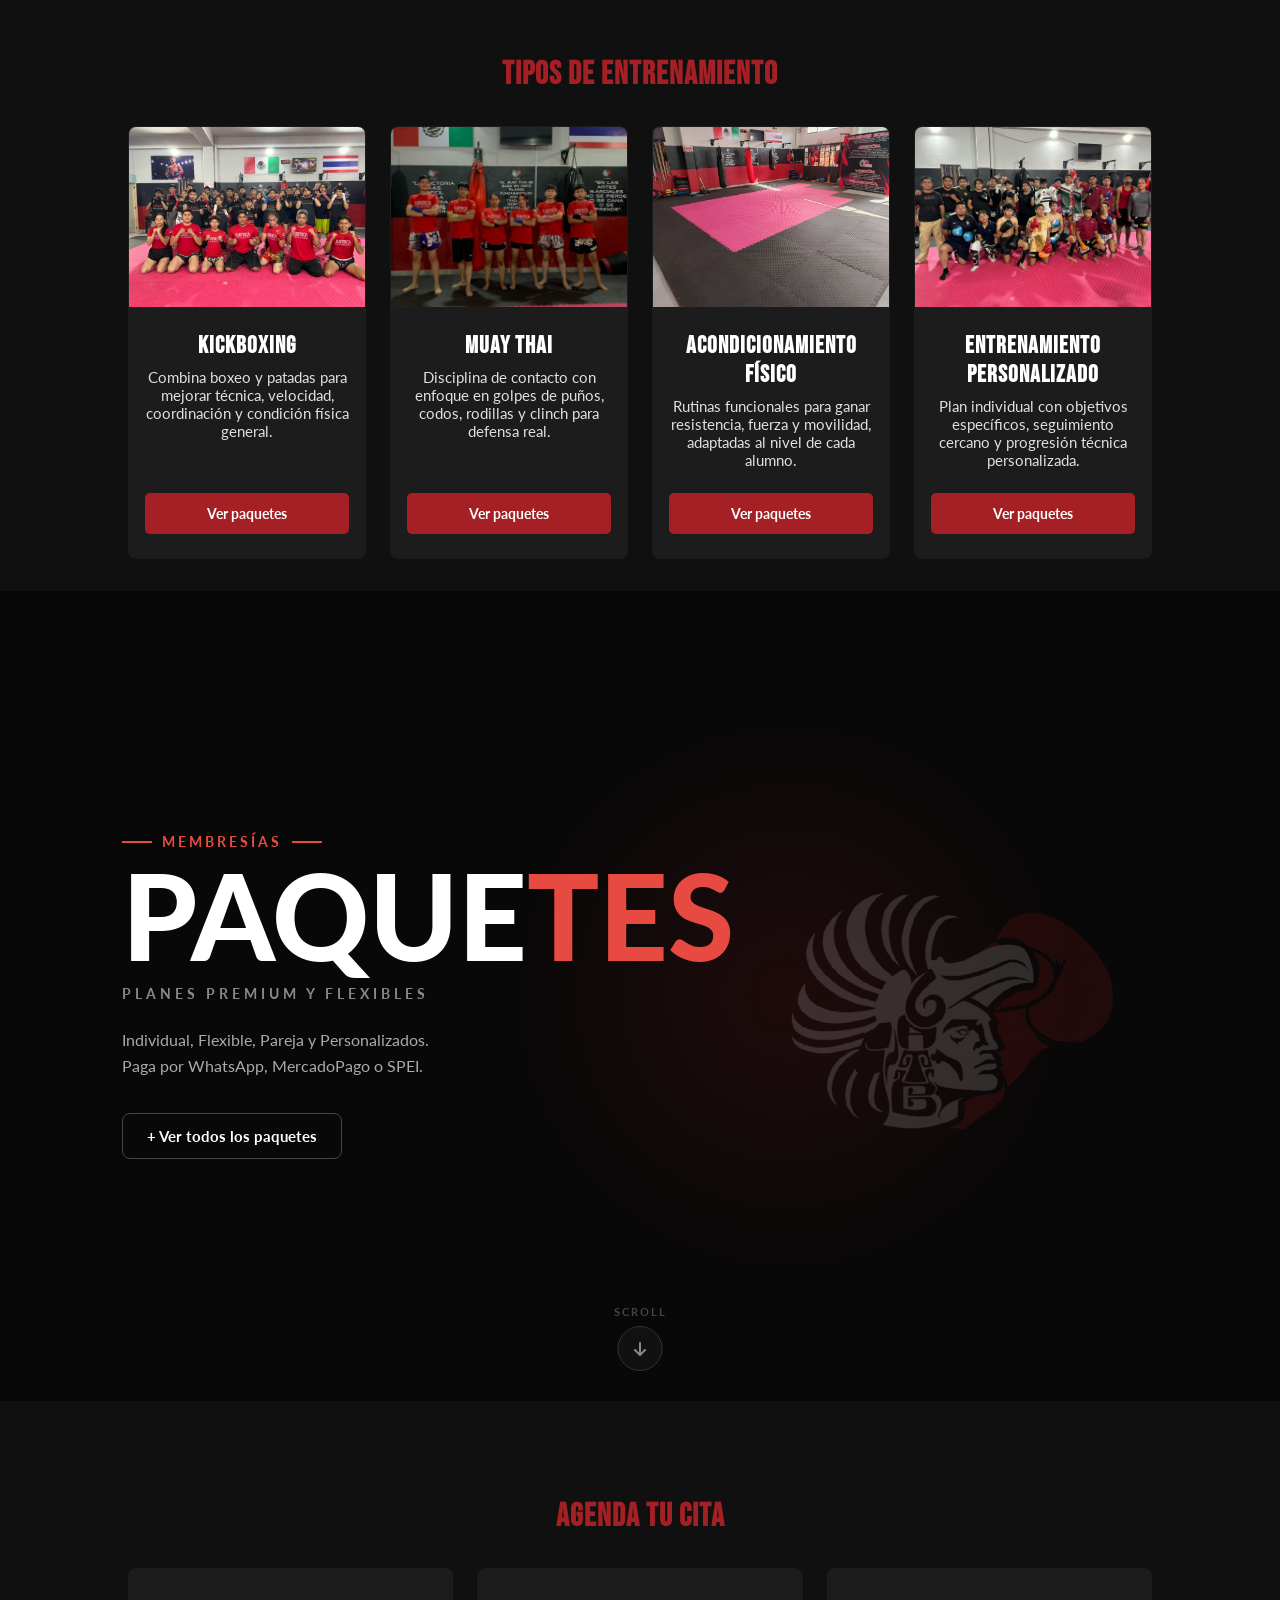
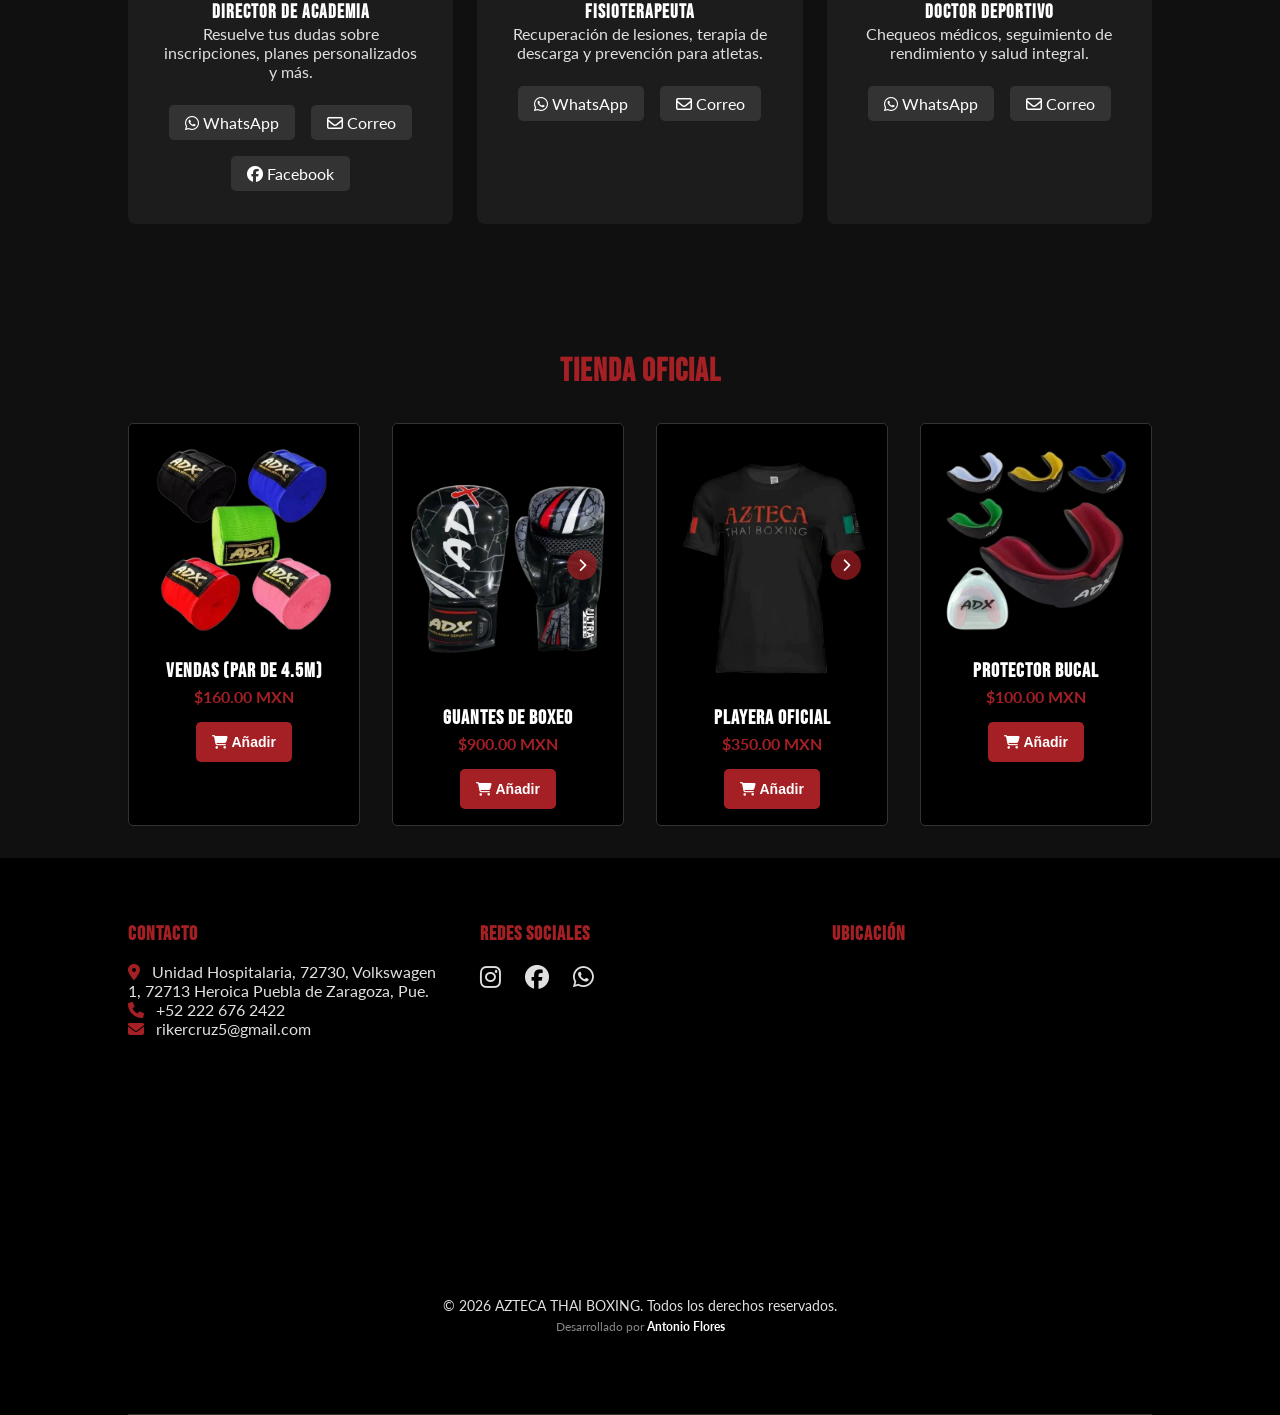
==== commit 54c86755: "Reestructuracion de carpetas" ====
--- a/index.html
+++ b/index.html
@@ -5,7 +5,7 @@
     <meta name="viewport" content="width=device-width, initial-scale=1.0">
     <title>AZTECA THAI BOXING - Forjando Guerreros</title>
     
-    <link rel="stylesheet" href="styles/style.css">
+    <link rel="stylesheet" href="css/style.css">
     
     <link rel="preconnect" href="https://fonts.googleapis.com">
     <link rel="preconnect" href="https://fonts.gstatic.com" crossorigin>
@@ -19,7 +19,7 @@
     <header class="header" id="header">
         <nav class="nav container">
             <div class="logo-container">
-                <img src="img/logofondo.webp" alt="Logo Azteca Thai Boxing" class="logo">
+                <img src="assets/img/logofondo.webp" alt="Logo Azteca Thai Boxing" class="logo">
                 <a href="#" class="nav__logo">AZTECA <span>THAI BOXING</span></a>
             </div>
 
@@ -27,11 +27,10 @@
                 <ul class="nav__list">
                     <li class="nav__item"><a href="#inicio"         class="nav__link active-link">Inicio</a></li>
                     <li class="nav__item"><a href="#horarios"       class="nav__link">Horarios</a></li>
-                    <li class="nav__item"><a href="paquetes.html"   class="nav__link">Paquetes</a></li>  <!-- CAMBIADO: era #pagos -->
-                    <li class="nav__item"><a href="#personalizados" class="nav__link">Personalizados</a></li>
+                    <li class="nav__item"><a href="paquetes.html"   class="nav__link">Paquetes</a></li>
                     <li class="nav__item"><a href="#citas"          class="nav__link">Citas</a></li>
                     <li class="nav__item"><a href="#tienda"         class="nav__link">Tienda</a></li>
-                    <li class="nav__item"><a href="pago-en-linea.html" class="nav__link">Pagar en línea</a></li>  <!-- CAMBIADO: era pagos/index.html -->
+                    <li class="nav__item"><a href="pago-en-linea.html" class="nav__link">Pagar en línea</a></li>
                 </ul>
                 <div class="nav__close" id="nav-close"><i class="fas fa-times"></i></div>
             </div>
@@ -44,17 +43,17 @@
         
         <section class="inicio" id="inicio">
            <div class="carousel-container">
-                <div class="carousel-slide" style="background-image: url('img/fondo2.webp');"></div>
-                <div class="carousel-slide" style="background-image: url('img/1.jpg');"></div>
-                <div class="carousel-slide" style="background-image: url('img/2.jpg');"></div>
-                <div class="carousel-slide" style="background-image: url('img/3.jpg');"></div>
+                <div class="carousel-slide" style="background-image: url('assets/img/fondo2.webp');"></div>
+                <div class="carousel-slide" style="background-image: url('assets/img/1.jpg');"></div>
+                <div class="carousel-slide" style="background-image: url('assets/img/2.jpg');"></div>
+                <div class="carousel-slide" style="background-image: url('assets/img/3.jpg');"></div>
             </div>
 
             <div class="inicio__container Scontainer grid">
                 <div class="inicio__data">
                     <h1 class="inicio__title">FORJANDO GUERREROS, <br> CREANDO CAMPEONES</h1>
                     <p class="inicio__description">Disciplina, fuerza y respeto. Únete a la familia Azteca y transforma tu potencial.</p>
-                    <a href="paquetes.html" class="button">Inscríbete Ahora</a>  <!-- CAMBIADO: era #pagos -->
+                    <a href="paquetes.html" class="button">Inscríbete Ahora</a>
                 </div>
             </div>
         </section>
@@ -154,132 +153,88 @@
             </div>
         </section>
 
-        <!-- SECCIÓN PAQUETES: ahora solo muestra un CTA a paquetes.html -->
-         <!-- ======== TARJETAS DE PAQUETES ======== -->
-    <section class="section container" id="tipos-paquetes">
-      <h2 class="section__title">TIPOS DE ENTRENAMIENTO</h2>
-      <div class="seccion-separador"></div>
-
-      <div class="paquetes-tipos__container">
-        <article class="paquetes-tipos__card">
-          <img src="img/1.jpg" alt="Entrenamiento de Kickboxing" class="paquetes-tipos__img" loading="lazy" />
-          <div class="paquetes-tipos__content">
-            <h3 class="paquetes-tipos__title">Kickboxing</h3>
-            <p class="paquetes-tipos__description">
-              Combina boxeo y patadas para mejorar técnica, velocidad, coordinación y condición física general.
-            </p>
-            <a href="paquetes.html#mensualidades" class="button button-small">Ver paquetes</a>
+        <section class="section container" id="tipos-paquetes">
+          <h2 class="section__title">TIPOS DE ENTRENAMIENTO</h2>
+          <div class="seccion-separador"></div>
+
+          <div class="paquetes-tipos__container">
+            <article class="paquetes-tipos__card">
+              <img src="assets/img/1.jpg" alt="Entrenamiento de Kickboxing" class="paquetes-tipos__img" loading="lazy" />
+              <div class="paquetes-tipos__content">
+                <h3 class="paquetes-tipos__title">Kickboxing</h3>
+                <p class="paquetes-tipos__description">
+                  Combina boxeo y patadas para mejorar técnica, velocidad, coordinación y condición física general.
+                </p>
+                <a href="paquetes.html#mensualidades" class="button button-small">Ver paquetes</a>
+              </div>
+            </article>
+
+            <article class="paquetes-tipos__card">
+              <img src="assets/img/2.jpg" alt="Entrenamiento de Muay Thai" class="paquetes-tipos__img" loading="lazy" />
+              <div class="paquetes-tipos__content">
+                <h3 class="paquetes-tipos__title">Muay Thai</h3>
+                <p class="paquetes-tipos__description">
+                  Disciplina de contacto con enfoque en golpes de puños, codos, rodillas y clinch para defensa real.
+                </p>
+                <a href="paquetes.html#mensualidades" class="button button-small">Ver paquetes</a>
+              </div>
+            </article>
+
+            <article class="paquetes-tipos__card">
+              <img src="assets/img/3.jpg" alt="Acondicionamiento físico funcional" class="paquetes-tipos__img" loading="lazy" />
+              <div class="paquetes-tipos__content">
+                <h3 class="paquetes-tipos__title">Acondicionamiento Físico</h3>
+                <p class="paquetes-tipos__description">
+                  Rutinas funcionales para ganar resistencia, fuerza y movilidad, adaptadas al nivel de cada alumno.
+                </p>
+                <a href="paquetes.html#mensualidades" class="button button-small">Ver paquetes</a>
+              </div>
+            </article>
+
+            <article class="paquetes-tipos__card">
+              <img src="assets/img/fondo2.webp" alt="Entrenamiento personalizado con coach" class="paquetes-tipos__img" loading="lazy" />
+              <div class="paquetes-tipos__content">
+                <h3 class="paquetes-tipos__title">Entrenamiento Personalizado</h3>
+                <p class="paquetes-tipos__description">
+                  Plan individual con objetivos específicos, seguimiento cercano y progresión técnica personalizada.
+                </p>
+                <a href="paquetes.html#personalizados" class="button button-small">Ver paquetes</a>
+              </div>
+            </article>
           </div>
-        </article>
-
-        <article class="paquetes-tipos__card">
-          <img src="img/2.jpg" alt="Entrenamiento de Muay Thai" class="paquetes-tipos__img" loading="lazy" />
-          <div class="paquetes-tipos__content">
-            <h3 class="paquetes-tipos__title">Muay Thai</h3>
-            <p class="paquetes-tipos__description">
-              Disciplina de contacto con enfoque en golpes de puños, codos, rodillas y clinch para defensa real.
-            </p>
-            <a href="paquetes.html#mensualidades" class="button button-small">Ver paquetes</a>
-          </div>
-        </article>
-
-        <article class="paquetes-tipos__card">
-          <img src="img/3.jpg" alt="Acondicionamiento físico funcional" class="paquetes-tipos__img" loading="lazy" />
-          <div class="paquetes-tipos__content">
-            <h3 class="paquetes-tipos__title">Acondicionamiento Físico</h3>
-            <p class="paquetes-tipos__description">
-              Rutinas funcionales para ganar resistencia, fuerza y movilidad, adaptadas al nivel de cada alumno.
-            </p>
-            <a href="paquetes.html#mensualidades" class="button button-small">Ver paquetes</a>
-          </div>
-        </article>
-
-        <article class="paquetes-tipos__card">
-          <img src="img/fondo2.webp" alt="Entrenamiento personalizado con coach" class="paquetes-tipos__img" loading="lazy" />
-          <div class="paquetes-tipos__content">
-            <h3 class="paquetes-tipos__title">Entrenamiento Personalizado</h3>
-            <p class="paquetes-tipos__description">
-              Plan individual con objetivos específicos, seguimiento cercano y progresión técnica personalizada.
-            </p>
-            <a href="paquetes.html#personalizados" class="button button-small">Ver paquetes</a>
-          </div>
-        </article>
-      </div>
-    </section>
-
-
-
-        <section class="section container" id="pagos">
-            <h2 class="section__title">PAQUETES</h2>
-            <div style="text-align:center; padding: 2rem 0;">
-                <p style="font-size:1.1rem; margin-bottom:2rem; color:var(--text-color);">
-                    Tenemos el plan perfecto para ti — Individual, Flexible, Pareja y Personalizados.<br>
-                    Paga fácilmente por WhatsApp, MercadoPago o SPEI.
+        </section>
+
+        <section class="seccion-paquetes hero" id="pagos-hero">
+            <div class="glow-wrap">
+                <div class="glow-bg"></div>
+            </div>
+            <div class="warrior-wrap">
+                <img src="assets/img/logofondo.webp" alt="Guerrero Azteca">
+            </div>
+            
+            <div class="contenido-paquetes">
+                <div class="etiqueta-membresias"><span class="linea"></span> MEMBRESÍAS <span class="linea"></span></div>
+                <h1 class="titulo-principal">PAQUE<span class="texto-rojo">TES</span></h1>
+                <h2 class="subtitulo">PLANES PREMIUM Y FLEXIBLES</h2>
+                
+                <p class="descripcion">
+                    Individual, Flexible, Pareja y Personalizados.<br>
+                    Paga por WhatsApp, MercadoPago o SPEI.
                 </p>
-                <a href="paquetes.html" class="button" style="font-size:1.1rem; padding:1.2rem 2.5rem;">
-                    <i class="fas fa-dumbbell" style="margin-right:.5rem;"></i> Ver todos los paquetes
-                </a>
-            </div>
-        </section>
-<!--
-        <section class="section container" id="personalizados">  
-            <h2 class="section__title">ENTRENAMIENTOS PERSONALIZADOS</h2>
-
-            <div class="personalizados__container">
-
-                <article class="personalizados__card">
-                    <i class="fas fa-running personalizados__icon"></i>
-                    <h3 class="personalizados__title">Paquete Individual</h3>
-                    <p>Para quienes buscan probar o entrenar de forma ocasional</p>
-                    <button class="button button-dark" onclick="abrirModalPaquete('Personalizado - Sesión Individual ($350)')">
-                        $350 por sesión
-                    </button>
-                </article>
-
-                <article class="personalizados__card">
-                    <i class="fas fa-person-walking-luggage personalizados__icon"></i>
-                    <h3 class="personalizados__title">Paquete de 4 sesiones</h3>
-                    <p>Entrena 1 vez por semana</p>
-                    <p>Duración de 1 mes</p>
-                    <button class="button button-dark" onclick="abrirModalPaquete('Personalizado - 4 Sesiones ($1,300)')">
-                        $1,300 en total
-                    </button>
-                </article>
-
-                <article class="personalizados__card">
-                    <i class="fas fa-dumbbell personalizados__icon"></i>
-                    <h3 class="personalizados__title">Paquete de 8 sesiones</h3>
-                    <p>2 veces por semana</p>
-                    <p>Duración de 1 mes</p>
-                    <button class="button button-dark" onclick="abrirModalPaquete('Personalizado - 8 Sesiones ($2,400)')">
-                        $2,400 en total
-                    </button>
-                </article>
-
-                <article class="personalizados__card">
-                    <i class="fas fa-star personalizados__icon"></i>
-                    <h3 class="personalizados__title">Paquete de 12 sesiones</h3>
-                    <p>3 veces por semana</p>
-                    <p>Duración de 1 mes</p>
-                    <button class="button button-dark" onclick="abrirModalPaquete('Personalizado - 12 Sesiones ($3,300)')">
-                        $3,300 en total
-                    </button>
-                </article>
-
-            </div>
-
-            <div class="pagos__info-container" style="text-align: center; margin-top: 2rem;">
-                <ul>
-                    <li><div class="titulo-lista-limpio">Incluye en todos los planes:</div></li>
-                    <li>Entrenamiento 100% adaptado a tus metas.</li>
-                    <li>Seguimiento de progreso físico y técnico.</li>
-                    <li>Trabajo de fuerza, potencia y resistencia.</li>
-                    <li>Opción de enfoque en Muay Thai, Kickboxing, Defensa Personal o Acondicionamiento Físico.</li>
-                    <li>Nosotros llevamos el material necesario.</li>
-                </ul>
-            </div>
-        </section>
- -->
+
+                <div class="contenedor-boton">
+                    <a href="paquetes.html" class="button-outline">
+                        + Ver todos los paquetes
+                    </a>
+                </div>
+            </div>
+
+            <div class="scroll-down">
+                <span class="scroll-texto">SCROLL</span>
+                <div class="circle-arrow"><i class="fas fa-arrow-down"></i></div>
+            </div>
+        </section>
+
         <section class="section container" id="citas">
             <h2 class="section__title">Agenda tu Cita</h2>
             <div class="citas__container grid">
@@ -319,7 +274,7 @@
             <div class="tienda__container grid">
                 
                 <div class="producto__card">
-                    <img src="img/tienda/vendas.webp" alt="Vendas de Boxeo" class="producto__img">
+                    <img src="assets/img/tienda/vendas.webp" alt="Vendas de Boxeo" class="producto__img">
                     <h3 class="producto__title">Vendas (Par de 4.5m)</h3>
                     <span class="producto__price">$160.00 MXN</span>
                     <button class="button button-small" onclick="abrirModal('Vendas (Par)')">
@@ -330,11 +285,11 @@
                 <div class="producto__card">
                     <div class="mini-galeria__contenedor js-mini-galeria">
                         <ul class="mini-galeria__track">
-                            <li class="mini-galeria__slide activo"><img src="img/tienda/adx tribal 2.webp" alt="Vista 1" class="producto__img"></li>
-                            <li class="mini-galeria__slide"><img src="img/tienda/Azul.webp" alt="Vista 2" class="producto__img"></li>
-                            <li class="mini-galeria__slide"><img src="img/tienda/Negro.webp" alt="Vista 3" class="producto__img"></li>
-                            <li class="mini-galeria__slide"><img src="img/tienda/Rojo.webp" alt="Vista 4" class="producto__img"></li>
-                            <li class="mini-galeria__slide"><img src="img/tienda/Rosa.webp" alt="Vista 5" class="producto__img"></li>
+                            <li class="mini-galeria__slide activo"><img src="assets/img/tienda/adx tribal 2.webp" alt="Vista 1" class="producto__img"></li>
+                            <li class="mini-galeria__slide"><img src="assets/img/tienda/Azul.webp" alt="Vista 2" class="producto__img"></li>
+                            <li class="mini-galeria__slide"><img src="assets/img/tienda/Negro.webp" alt="Vista 3" class="producto__img"></li>
+                            <li class="mini-galeria__slide"><img src="assets/img/tienda/Rojo.webp" alt="Vista 4" class="producto__img"></li>
+                            <li class="mini-galeria__slide"><img src="assets/img/tienda/Rosa.webp" alt="Vista 5" class="producto__img"></li>
                         </ul>
                         <button class="mini-galeria__btn mini-galeria__btn--izq oculto"><i class="fas fa-chevron-left"></i></button>
                         <button class="mini-galeria__btn mini-galeria__btn--der"><i class="fas fa-chevron-right"></i></button>
@@ -350,10 +305,10 @@
                     <div class="mini-galeria__contenedor js-mini-galeria">
                         <ul class="mini-galeria__track">
                             <li class="mini-galeria__slide activo">
-                                <video src="img/tienda/playerav.webm" class="producto__img" autoplay muted loop>Su navegador no admite este formato.</video>
+                                <video src="assets/video/playerav.webm" class="producto__img" autoplay muted loop>Su navegador no admite este formato.</video>
                             </li>
                             <li class="mini-galeria__slide">
-                                <video src="img/tienda/roja.webm" class="producto__img" autoplay muted loop>Su navegador no admite este formato.</video>
+                                <video src="assets/video/roja.webm" class="producto__img" autoplay muted loop>Su navegador no admite este formato.</video>
                             </li>
                         </ul>
                         <button class="mini-galeria__btn mini-galeria__btn--izq oculto"><i class="fas fa-chevron-left"></i></button>
@@ -367,7 +322,7 @@
                 </div>
 
                 <div class="producto__card">
-                    <img src="img/tienda/bucal.webp" alt="Bucal" class="producto__img">
+                    <img src="assets/img/tienda/bucal.webp" alt="Bucal" class="producto__img">
                     <h3 class="producto__title">Protector Bucal</h3>
                     <span class="producto__price">$100.00 MXN</span>
                     <button class="button button-small" onclick="abrirModal('Protector Bucal')">
@@ -415,7 +370,6 @@
         </div>
     </footer>
 
-    <!-- Modal Tienda -->
     <div id="modal-pedido" class="modal">
         <div class="modal-contenido">
             <span class="cerrar" onclick="cerrarModal()">×</span>
@@ -469,7 +423,6 @@
         </div>
     </div>
 
-    <!-- Modal Paquetes -->
     <div id="modal-paquete" class="modal">
         <div class="modal-contenido">
             <span class="cerrar" onclick="cerrarModalPaquete()">×</span>
@@ -483,10 +436,9 @@
         </div>
     </div>
 
-    <!-- SCRIPTS SEPARADOS (reemplaza script.js) -->
     <script src="js/nav.js"></script>
     <script src="js/tienda.js"></script>
     <script src="js/paquetes.js"></script>
 
 </body>
-</html>
+</html>
--- a/css/style.css
+++ b/css/style.css
@@ -0,0 +1,940 @@
+/* =========================================
+   ÍNDICE DE ESTILOS
+   [ 1 ] FUENTES Y VARIABLES GLOBALES
+   [ 2 ] HEADER & NAV
+   [ 3 ] INICIO & CARRUSEL
+   [ 4 ] BOTONES
+   [ 5 ] HORARIOS
+   [ 6 ] TIPOS DE ENTRENAMIENTO (Tarjetas con imagen al borde)
+   [ 7 ] SECCIÓN PAQUETES (Diseño Premium Dark)
+   [ 8 ] TARJETAS GENERALES Y CITAS
+   [ 9 ] TIENDA Y GALERÍA
+   [ 10 ] FOOTER
+   [ 11 ] MODALES
+   [ 12 ] MEDIA QUERIES (Responsividad)
+   ========================================= */
+
+/* =========================================
+   [ 1 ] FUENTES Y VARIABLES GLOBALES
+   ========================================= */
+@import url('https://fonts.googleapis.com/css2?family=Bebas+Neue&family=Lato:wght@400;700&display=swap');
+
+:root {
+    --header-height: 3.5rem;
+    --main-red: #A52024;
+    --dark-color: #000000;
+    --white-color: #FFFFFF;
+    --text-color: #E0E0E0;
+    --body-bg: #101010;
+
+    --body-font: 'Lato', sans-serif;
+    --title-font: 'Bebas Neue', cursive;
+
+    --h1-font-size: 2.5rem;
+    --h2-font-size: 2rem;
+    --normal-font-size: 1rem;
+    --small-font-size: .875rem;
+    
+    --font-bold: 700;
+}
+
+/* Reset básico para todos los elementos */
+* {
+    box-sizing: border-box;
+    padding: 0;
+    margin: 0;
+}
+
+html {
+    scroll-behavior: smooth;
+    overflow-x: hidden;
+    position: relative; 
+}
+
+/* Marca de agua - Fondo global del sitio */
+html::before {
+    content: '';
+    position: fixed; 
+    top: 0;
+    left: 0;
+    width: 100%;
+    height: 100%;
+    background-image: url('../assets/img/logofondo.webp');
+    background-position: center;
+    background-repeat: no-repeat;
+    background-size: 500px; 
+    opacity: 0.8; 
+    z-index: -100; 
+}
+
+body {
+    font-family: var(--body-font);
+    font-size: var(--normal-font-size);
+    background-color: var(--body-bg);
+    color: var(--text-color);
+    overflow-x: hidden;
+}
+
+/* Estilos de tipografía global */
+h1, h2, h3 {
+    color: var(--white-color);
+    font-family: var(--title-font);
+    letter-spacing: 1px;
+}
+
+ul { list-style: none; }
+a { text-decoration: none; }
+img, video { max-width: 100%; height: auto; }
+
+/* Contenedores y espaciados generales */
+.container {
+    max-width: 1024px;
+    margin-left: 1.5rem;
+    margin-right: 1.5rem;
+}
+
+.grid {
+    display: grid;
+    gap: 1.5rem;
+}
+
+.section {
+    padding: 4.5rem 0 2rem;
+}
+
+.section__title {
+    font-size: var(--h2-font-size);
+    margin-bottom: 2rem;
+    text-align: center;
+    color: var(--main-red);
+}
+
+.main { overflow: hidden; }
+
+/* =========================================
+   [ 2 ] HEADER & NAV
+   ========================================= */
+.header {
+    width: 100%;
+    background-color: transparent;
+    position: fixed;
+    top: 0;
+    left: 0;
+    z-index: 100;
+    transition: .3s; 
+}
+
+.scroll-header {
+    background-color: var(--dark-color);
+    box-shadow: 0 4px 8px hsla(0, 0%, 0%, 0.3);
+}
+
+.nav {
+    height: var(--header-height);
+    display: flex;
+    justify-content: space-between;
+    align-items: center;
+}
+
+.logo-container {
+    display: flex;
+    align-items: center;
+    gap: 0.5rem; 
+}
+
+.logo {
+    width: 50px;
+    height: 50px;
+    object-fit: cover;
+    border-radius: 50%;
+}
+
+.nav__logo {
+    color: var(--white-color);
+    font-family: var(--title-font);
+    font-size: 1.2rem;
+}
+
+.nav__logo span { color: var(--main-red); }
+
+.nav__toggle, .nav__close {
+    font-size: 1.5rem;
+    color: var(--white-color);
+    cursor: pointer;
+}
+
+.nav__list {
+    display: flex;
+    flex-direction: column;
+    gap: 1.5rem;
+}
+
+.nav__link {
+    color: var(--white-color);
+    font-family: 'Lato', sans-serif; 
+    font-weight: 700;
+    padding: 0.5rem 1.2rem;
+    transition: .3s;
+}
+
+.nav__link:hover, .active-link { color: var(--main-red); }
+
+.nav__close {
+    position: absolute;
+    top: 1rem;
+    right: 1.5rem;
+}
+
+/* =========================================
+   [ 3 ] INICIO & CARRUSEL
+   ========================================= */
+.inicio {
+    height: 100vh;
+    position: relative;
+    display: grid;
+    align-items: center;
+}
+
+.carousel-container {
+    position: absolute;
+    top: 0;
+    left: 0;
+    width: 100%;
+    height: 100%;
+    z-index: -1;
+    background-color: #000;
+}
+
+.carousel-slide {
+    position: absolute;
+    top: 0;
+    left: 0;
+    width: 100%;
+    height: 100%;
+    background-size: cover;
+    background-position: center;
+    opacity: 0;
+    animation: fadeLoop 20s infinite; 
+}
+
+.carousel-slide:nth-child(1) { animation-delay: 0s; }
+.carousel-slide:nth-child(2) { animation-delay: 5s; }
+.carousel-slide:nth-child(3) { animation-delay: 10s; }
+.carousel-slide:nth-child(4) { animation-delay: 15s; }
+
+@keyframes fadeLoop {
+    0% { opacity: 0; transform: scale(1.1); }
+    5% { opacity: 1; }
+    25% { opacity: 1; }
+    30% { opacity: 0; transform: scale(1); }
+    100% { opacity: 0; }
+}
+
+.inicio__container {
+    position: relative;
+    z-index: 1;
+}
+
+.inicio__data { text-align: center; }
+.inicio__title { font-size: var(--h1-font-size); margin-bottom: 1rem; }
+.inicio__description { margin-bottom: 2.5rem; }
+
+/* =========================================
+   [ 4 ] BOTONES
+   ========================================= */
+.button {
+    display: inline-block;
+    background-color: var(--main-red);
+    color: var(--white-color);
+    padding: 1rem 1.75rem;
+    font-weight: var(--font-bold);
+    transition: .3s;
+    border: none;
+    cursor: pointer;
+    border-radius: 5px;
+}
+
+.button:hover {
+    transform: translateY(-3px);
+    box-shadow: 0 5px 15px hsla(0, 79%, 38%, 0.4);
+}
+
+.button-dark { background-color: #222; }
+.button-dark:hover { background-color: var(--dark-color); box-shadow: 0 5px 15px hsla(0, 0%, 0%, 0.4); }
+.button-small { padding: .75rem 1rem; font-size: var(--small-font-size); }
+
+/* =========================================
+   [ 5 ] HORARIOS
+   ========================================= */
+.horarios__container { overflow-x: auto; }
+
+.horarios__table {
+    width: 100%;
+    border-collapse: collapse;
+    text-align: center;
+    min-width: 600px;
+}
+
+.horarios__table th, .horarios__table td {
+    padding: 1rem .5rem;
+    border: 1px solid #443e3e;
+}
+
+.horarios__table td:first-child {
+    background-color: #1a1a1a; 
+    border: 1px solid #443e3e; 
+    color: var(--text-color); 
+    font-family: var(--body-font); 
+    font-weight: normal; 
+    font-size: 1rem; 
+    position: sticky;
+    left: 0;
+    z-index: 10;
+}
+
+.horarios__table th {
+    background-color: #1a1a1a;
+    font-family: var(--title-font);
+    letter-spacing: 1px;
+}
+
+.clase-general { background-color: #000000; }
+.clase-ninos { background-color: #440000; }
+.clase-seleccionados { background-color: #000275; color: #ffffff; font-weight: bold; }
+
+.horarios__leyenda {
+    display: flex;
+    justify-content: center;
+    gap: 1.5rem;
+    margin-top: 1.5rem;
+    flex-wrap: wrap;
+}
+
+.color-box {
+    display: inline-block;
+    width: 15px;
+    height: 15px;
+    margin-right: 5px;
+    vertical-align: middle;
+}
+
+.horarios__grid {
+    display: flex;
+    gap: 20px;
+    justify-content: center;
+    align-items: flex-start;
+}
+
+.horarios__table--semana {
+    flex-grow: 1;
+    width: auto;
+}
+
+.horarios__sabado-columna {
+    width: 200px;
+    background-color: #a01f1f;
+    color: white;
+    border-radius: 8px;
+    padding-bottom: 20px;
+    box-shadow: 0 4px 8px rgba(0, 0, 0, 0.1);
+    text-align: center;
+}
+
+.horarios__sabado-titulo {
+    background-color: #831a1a;
+    padding: 10px 0;
+    font-size: 1.2em;
+    font-weight: bold;
+    margin-bottom: 15px;
+}
+.horarios__sabado-clase { padding: 0 10px; }
+.horarios__sabado-hora { font-weight: bold; margin-bottom: 5px; }
+
+/* =========================================
+   [ 6 ] TIPOS DE ENTRENAMIENTO
+   Tarjetas con imágenes sin borde (edge-to-edge)
+   ========================================= */
+.paquetes-tipos__container {
+    display: grid;
+    gap: 1.5rem;
+    grid-template-columns: repeat(auto-fit, minmax(220px, 1fr)); 
+}
+
+/* La tarjeta base no tiene padding para que la imagen ocupe todo el ancho */
+.paquetes-tipos__card {
+    background-color: #1c1c1c;
+    padding: 0; 
+    text-align: center;
+    border: 1px solid transparent;
+    transition: .3s;
+    border-radius: 8px;
+    overflow: hidden; 
+    display: flex;
+    flex-direction: column;
+}
+
+.paquetes-tipos__card:hover {
+    border-color: var(--main-red);
+    transform: translateY(-5px);
+}
+
+.paquetes-tipos__img {
+    width: 100%;
+    height: 180px; 
+    object-fit: cover;
+    margin-bottom: 0; 
+}
+
+/* El padding se aplica solo al contenedor del texto inferior */
+.paquetes-tipos__content {
+    padding: 1.5rem 1rem;
+    display: flex;
+    flex-direction: column;
+    flex-grow: 1;
+}
+
+.paquetes-tipos__title {
+    font-size: 1.5rem;
+    margin-bottom: .5rem;
+}
+
+.paquetes-tipos__description {
+    margin-bottom: 1.5rem;
+    font-size: 0.95rem;
+}
+
+/* Asegura que todos los botones queden alineados abajo, aunque el texto varíe */
+.paquetes-tipos__content .button {
+    margin-top: auto; 
+}
+
+/* =========================================
+   [ 7 ] SECCIÓN PAQUETES (DISEÑO PREMIUM)
+   Fondo con resplandor y botones centrados
+   ========================================= */
+/* =========================================
+   [ 7 ] SECCIÓN PAQUETES (DISEÑO PREMIUM DARK)
+   ========================================= */
+.hero { 
+    position: relative; 
+    overflow: hidden; 
+    min-height: 90vh;
+    display: flex;
+    align-items: center;
+    padding: 40px 5%;
+    background-color: #080808; 
+}
+
+/* --- Elementos de fondo (Parallax) --- */
+.glow-wrap {
+    position: absolute;
+    will-change: transform;
+    transition: transform 0.1s ease-out;
+    right: 15%; 
+    top: 50%;
+    transform: translateY(-50%);
+    z-index: 1;
+}
+
+.glow-bg {
+    width: 600px;
+    height: 600px;
+    background: radial-gradient(circle, rgba(165, 32, 36, 0.15) 0%, rgba(10, 10, 10, 0) 70%);
+}
+
+.warrior-wrap { 
+    position: absolute; 
+    will-change: transform; 
+    transition: transform 0.1s ease-out; 
+    right: 10%; 
+    top: 50%; 
+    transform: translateY(-50%) translateX(0px); 
+    z-index: 2;
+    opacity: 0.15;
+    width: 400px;
+}
+
+.warrior-wrap img {
+    width: 100%;
+    height: auto;
+}
+
+/* --- Contenedor de Texto --- */
+.contenido-paquetes {
+    z-index: 3;
+    position: relative;
+    display: flex;
+    flex-direction: column;
+    align-items: flex-start;
+    text-align: left;
+    width: 100%;
+    max-width: 600px;
+    margin-left: 5%;
+}
+
+.etiqueta-membresias {
+    display: flex;
+    align-items: center;
+    gap: 10px;
+    color: #e64a41;
+    font-family: var(--body-font);
+    font-weight: 700;
+    letter-spacing: 3px;
+    font-size: 0.85rem;
+    margin-bottom: 5px;
+}
+
+.etiqueta-membresias .linea {
+    display: inline-block;
+    width: 30px;
+    height: 2px;
+    background-color: #e64a41;
+}
+
+.titulo-principal {
+    font-family: var(--body-font);
+    font-weight: 900;
+    font-size: 7.5rem;
+    letter-spacing: 0px;
+    margin-bottom: 0;
+    color: #ffffff;
+    line-height: 1;
+}
+
+.texto-rojo {
+    color: #e64a41;
+}
+
+.subtitulo {
+    font-family: var(--body-font);
+    font-size: 0.9rem;
+    font-weight: 700;
+    letter-spacing: 4px;
+    margin-top: 10px;
+    margin-bottom: 25px;
+    color: #888;
+}
+
+.descripcion {
+    font-size: 1rem;
+    line-height: 1.6;
+    margin-bottom: 35px;
+    color: #aaa;
+    max-width: 400px;
+}
+
+/* --- Botón estilo Outline --- */
+.button-outline {
+    background-color: transparent;
+    border: 1px solid #444;
+    color: var(--white-color);
+    padding: 0.8rem 1.5rem;
+    border-radius: 8px;
+    font-size: 0.95rem;
+    font-weight: 700;
+    transition: 0.3s;
+    cursor: pointer;
+    text-decoration: none;
+    display: inline-block;
+}
+
+.button-outline:hover {
+    border-color: #e64a41;
+    background-color: rgba(230, 74, 65, 0.05);
+}
+
+/* --- Scroll Indicator --- */
+.scroll-down {
+    position: absolute;
+    bottom: 30px;
+    left: 50%;
+    transform: translateX(-50%);
+    display: flex;
+    flex-direction: column;
+    align-items: center;
+    gap: 8px;
+    z-index: 3;
+}
+
+.scroll-texto {
+    color: #444;
+    font-size: 0.7rem;
+    letter-spacing: 2px;
+    font-weight: 700;
+}
+
+.circle-arrow {
+    width: 45px;
+    height: 45px;
+    border: 1px solid #333;
+    border-radius: 50%;
+    display: flex;
+    justify-content: center;
+    align-items: center;
+    color: #888;
+    background-color: #111;
+}
+
+/* --- Compatibilidad con nombre anterior --- */
+
+/* =========================================
+   [ 8 ] TARJETAS GENERALES Y CITAS
+   Usadas para las secciones estándar
+   ========================================= */
+.pagos__container,
+.personalizados__container {
+    display: grid;
+    gap: 1.5rem;
+    grid-template-columns: repeat(auto-fit, minmax(250px, 1fr));
+}
+
+.citas__container {
+    display: grid;
+    gap: 1.5rem;
+    grid-template-columns: repeat(auto-fit, minmax(280px, 1fr));
+}
+
+.pago__card,
+.personalizados__card,
+.cita__card { 
+    background-color: #1c1c1c;
+    padding: 1.5rem 1rem; 
+    text-align: center;
+    border: 1px solid transparent;
+    transition: .3s;
+    border-radius: 8px;
+    position: relative; 
+    z-index: 1; 
+}
+
+.pago__card:hover,
+.personalizados__card:hover {
+    border-color: var(--main-red);
+    transform: translateY(-5px);
+}
+
+.cita__card { padding: 2rem; }
+
+.cita__description { margin-bottom: 1.5rem; }
+
+.cita__contact {
+    display: flex;
+    flex-wrap: wrap;
+    justify-content: center;
+    gap: 1rem;
+}
+
+.button-contact {
+    color: var(--white-color);
+    background-color: #333;
+    padding: .5rem 1rem;
+    border-radius: 5px;
+    transition: .3s;
+}
+
+.button-contact:hover { background-color: var(--main-red); }
+
+/* =========================================
+   [ 9 ] TIENDA Y GALERÍA
+   ========================================= */
+.tienda__container {
+    grid-template-columns: repeat(auto-fit, minmax(220px, 1fr));
+    gap: 2rem;
+}
+
+.producto__card {
+    background-color: var(--dark-color);
+    text-align: center;
+    padding: 1rem;
+    border-radius: 5px;
+    overflow: hidden;
+    transition: .3s;
+    border: 1px solid #333;
+}
+
+.producto__card:hover {
+    transform: translateY(-5px);
+    box-shadow: 0 8px 16px hsla(0, 0%, 0%, 0.4);
+    border-color: var(--main-red);
+}
+
+.producto__img {
+    width: 100%;
+    height: 200px;
+    object-fit: contain;
+    margin-bottom: 1rem;
+    border-radius: 5px;
+    background-color: #000;
+}
+
+.producto__card video.producto__img {
+    height: 250px; 
+    object-fit: cover; 
+    background-color: #000;
+}
+
+.producto__title {
+    font-size: 1.25rem;
+    margin-bottom: .25rem;
+}
+
+.producto__price {
+    display: block;
+    color: var(--main-red);
+    font-weight: var(--font-bold);
+    margin-bottom: 1rem;
+}
+
+/* Carrusel de la tienda (Mini Galería) */
+.mini-galeria__contenedor {
+    position: relative; 
+    height: 250px;      
+    width: 100%;
+    overflow: hidden;   
+    border-radius: 5px;
+    margin-bottom: 1rem;
+    background-color: #000; 
+}
+
+.mini-galeria__track {
+    padding: 0;
+    margin: 0;
+    list-style: none;
+    position: relative;
+    height: 100%;
+    width: 100%;
+    transition: transform 0.3s ease-in-out;
+}
+
+.mini-galeria__slide {
+    position: absolute; 
+    top: 0;
+    left: 0;            
+    width: 100%;
+    height: 100%;
+    opacity: 0;
+    visibility: hidden;
+    transition: opacity 0.3s ease;
+}
+
+.mini-galeria__slide.activo {
+    opacity: 1;
+    visibility: visible;
+}
+
+.mini-galeria__slide img,
+.mini-galeria__slide video {
+    width: 100%;
+    height: 100%;
+    object-fit: contain; 
+    display: block;
+}
+
+.mini-galeria__btn {
+    position: absolute;
+    top: 50%;
+    transform: translateY(-50%);
+    background: rgba(165, 32, 36, 0.7); 
+    color: white;
+    border: none;
+    width: 30px;
+    height: 30px;
+    border-radius: 50%;
+    cursor: pointer;
+    z-index: 10;
+    display: flex;
+    justify-content: center;
+    align-items: center;
+}
+
+.mini-galeria__btn:hover { background: rgba(165, 32, 36, 1); }
+.mini-galeria__btn--izq { left: 10px; }
+.mini-galeria__btn--der { right: 10px; }
+.oculto { display: none; }
+
+/* =========================================
+   [ 10 ] FOOTER
+   ========================================= */
+.footer {
+    background-color: var(--dark-color);
+    padding-top: 4rem;
+}
+
+.footer__container {
+    border-bottom: 1px solid #333;
+    padding-bottom: 3rem;
+}
+
+.footer__content { display: grid; gap: 2rem; }
+
+.footer__title {
+    font-size: 1.25rem;
+    margin-bottom: 1rem;
+    color: var(--main-red);
+}
+
+.footer__description i { color: var(--main-red); margin-right: .5rem; }
+
+.footer__social { display: flex; gap: 1.5rem; }
+
+.footer__social-link { font-size: 1.5rem; color: var(--text-color); transition: .3s; }
+.footer__social-link:hover { color: var(--main-red); }
+
+.footer__copy { padding: 2rem 0; text-align: center; font-size: var(--small-font-size); }
+.footer__map iframe { width: 100%; border-radius: 5px; }
+
+.footer__dev { font-size: 0.75rem; color: #888; margin-top: 5px; display: inline-block; }
+.footer__dev a { color: var(--white-color); font-weight: bold; text-decoration: none; transition: 0.3s; }
+.footer__dev a:hover { color: var(--main-red); text-shadow: 0 0 8px rgba(165, 32, 36, 0.6); }
+
+/* =========================================
+   [ 11 ] MODALES
+   ========================================= */
+.modal {
+    display: none; 
+    position: fixed; 
+    z-index: 2000; 
+    left: 0;
+    top: 0;
+    width: 100%;
+    height: 100%;
+    overflow: auto;
+    background-color: rgba(0,0,0,0.8);
+    padding-top: 50px;
+}
+
+.modal-contenido {
+    background-color: #101010;
+    margin: 5% auto;
+    padding: 20px;
+    border: 1px solid var(--main-red);
+    width: 90%; 
+    max-width: 450px; 
+    border-radius: 12px;
+    position: relative;
+    box-shadow: 0 4px 20px rgba(165, 32, 36, 0.2);
+}
+
+.modal-contenido label { 
+    display: block; 
+    margin-top: 15px; 
+    margin-bottom: 5px; 
+    font-weight: bold; 
+    color: var(--white-color); 
+}
+
+.modal-contenido select, 
+.modal-contenido input[type="text"] {
+    width: 100%; 
+    padding: 12px; 
+    margin-bottom: 10px; 
+    border: 1px solid #333; 
+    background-color: #222; 
+    color: white; 
+    border-radius: 6px;
+}
+
+.cerrar { 
+    color: #aaa; 
+    float: right; 
+    font-size: 28px; 
+    font-weight: bold; 
+    cursor: pointer; 
+}
+
+.cerrar:hover { color: var(--main-red); }
+
+.modal-contenido .button {
+    width: 100%; 
+    margin-top: 20px; 
+    background-color: var(--dark-color); 
+    color: var(--white-color); 
+    border: none; 
+    padding: 12px; 
+    font-size: 1rem; 
+    cursor: pointer; 
+    border-radius: 6px; 
+    transition: 0.3s;
+}
+
+.modal-contenido .button:hover { background-color: #800c0c79; }
+
+#opcion-onzas, #opcion-modelo { display: none; }
+
+/* =========================================
+   [ 12 ] MEDIA QUERIES (Responsividad)
+   ========================================= */
+@media screen and (max-width: 1023px) {
+    .nav__menu {
+        position: fixed; 
+        background-color: var(--dark-color); 
+        top: -100%; 
+        left: 0; 
+        width: 100%; 
+        padding: 4rem 0; 
+        text-align: center; 
+        transition: 0.4s; 
+        box-shadow: 0 4px 4px rgba(0,0,0,0.1);
+    }
+    .show-menu { top: 0; }
+}
+
+@media screen and (max-width: 768px) {
+    .horarios__grid { flex-direction: column; }
+    .horarios__sabado-columna { width: 100%; }
+    
+    .titulo-principal { font-size: 3.5rem; }
+    .subtitulo { font-size: 1.8rem; }
+    .contenido-paquetes {
+        align-items: center;
+        text-align: center;
+        margin-left: 0;
+        margin-top: 80px;
+    }
+    .descripcion { text-align: center; }
+    
+    .titulo-principal { font-size: 4.5rem; }
+    
+    .warrior-wrap {
+        right: auto;
+        left: 50%;
+        top: 35%; 
+        transform: translateX(-50%) translateY(-50%);
+        width: 300px;
+    }
+    .glow-wrap {
+        right: auto;
+        left: 50%;
+        top: 35%;
+        transform: translateX(-50%) translateY(-50%);
+    }
+}
+
+@media screen and (min-width: 768px) {
+    .nav__menu { 
+        width: auto; 
+        background-color: transparent; 
+        padding: 0; 
+        position: initial; 
+        box-shadow: none; 
+    }
+    .nav__list { flex-direction: row; gap: 2rem; }
+    .nav__toggle, .nav__close { display: none; }
+    .nav__link { background: transparent; margin: 0; }
+    .nav__link:hover, .active-link { background: transparent; transform: none; }
+    .inicio__title { font-size: 4.5rem; }
+    .footer__content { grid-template-columns: repeat(3, 1fr); }
+}
+
+@media screen and (min-width: 1024px) {
+    .container { margin-left: auto; margin-right: auto; }
+    .section { padding: 6rem 0 2rem; }
+    .nav__list { gap: 2.5rem; }
+    .nav { 
+        max-width: 100% !important; 
+        margin-left: 0 !important; 
+        margin-right: 0 !important; 
+        padding-left: 3rem; 
+        padding-right: 3rem; 
+    }
+}
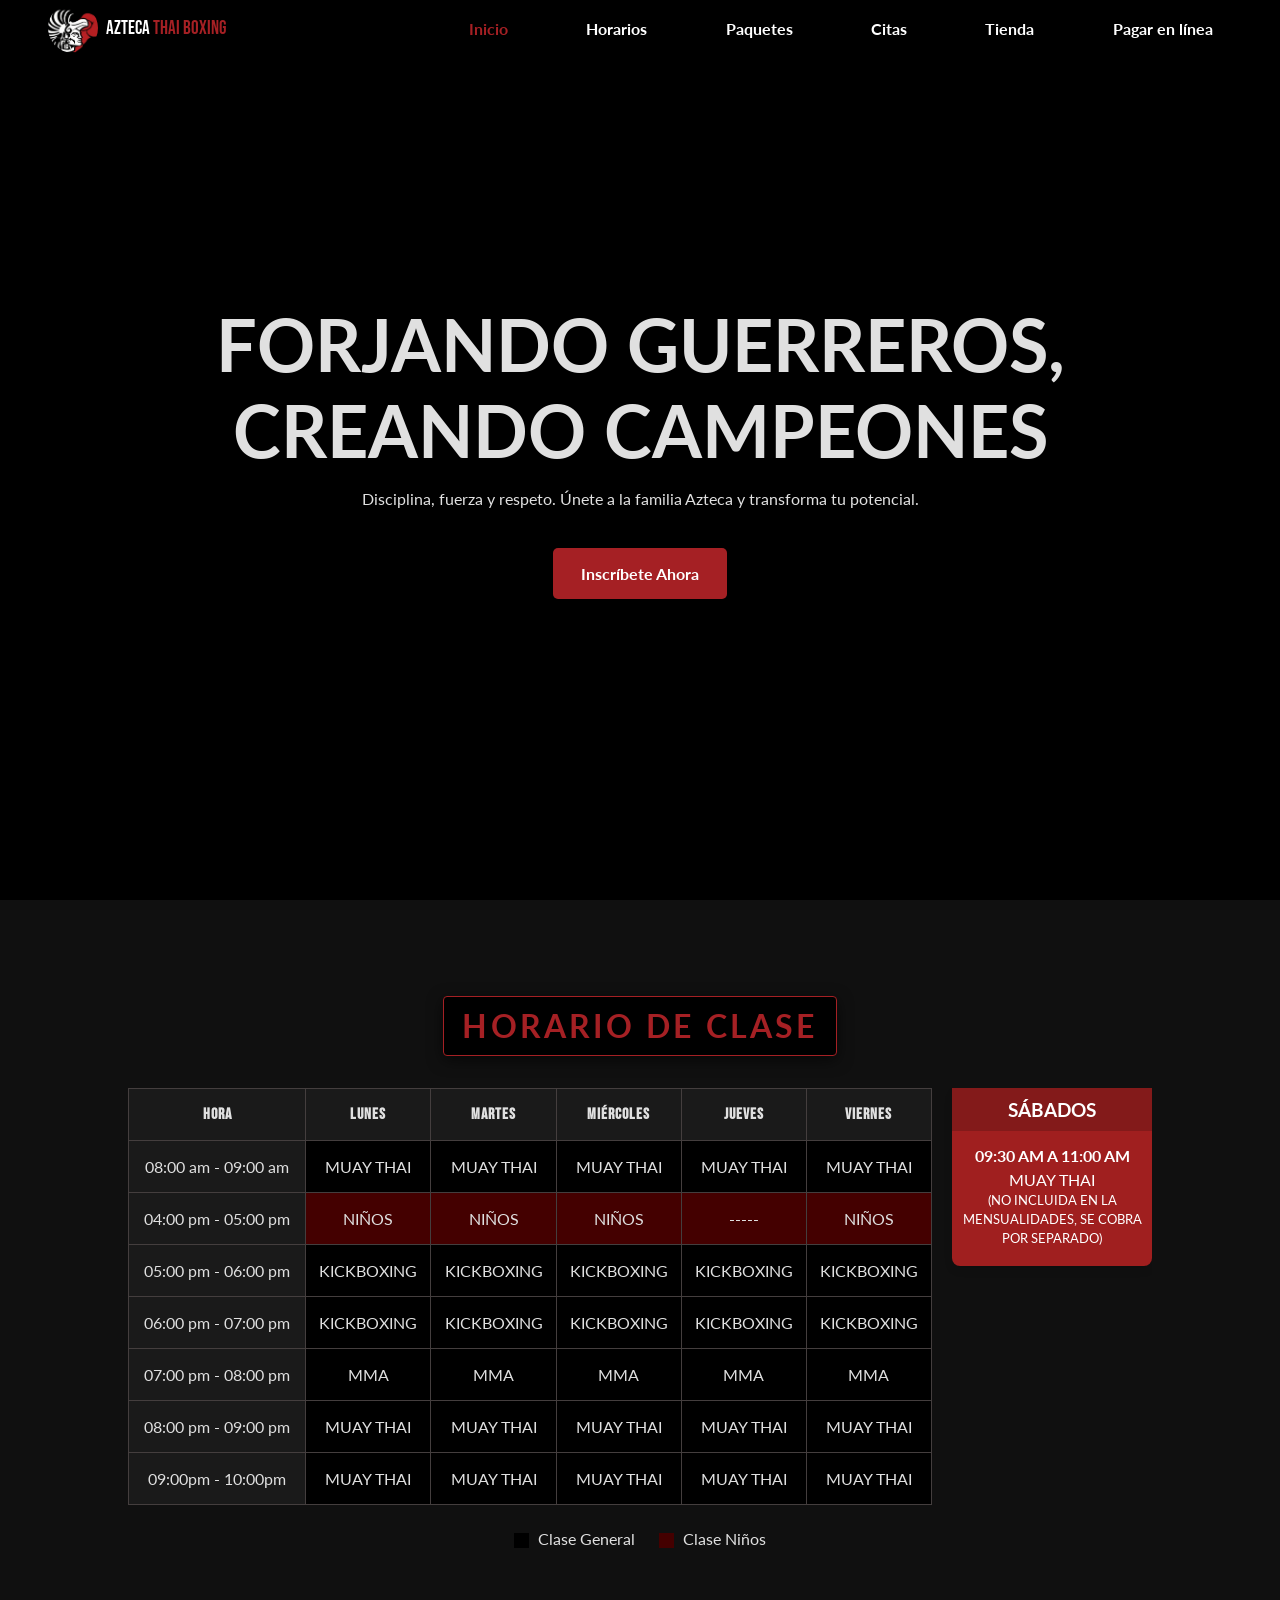
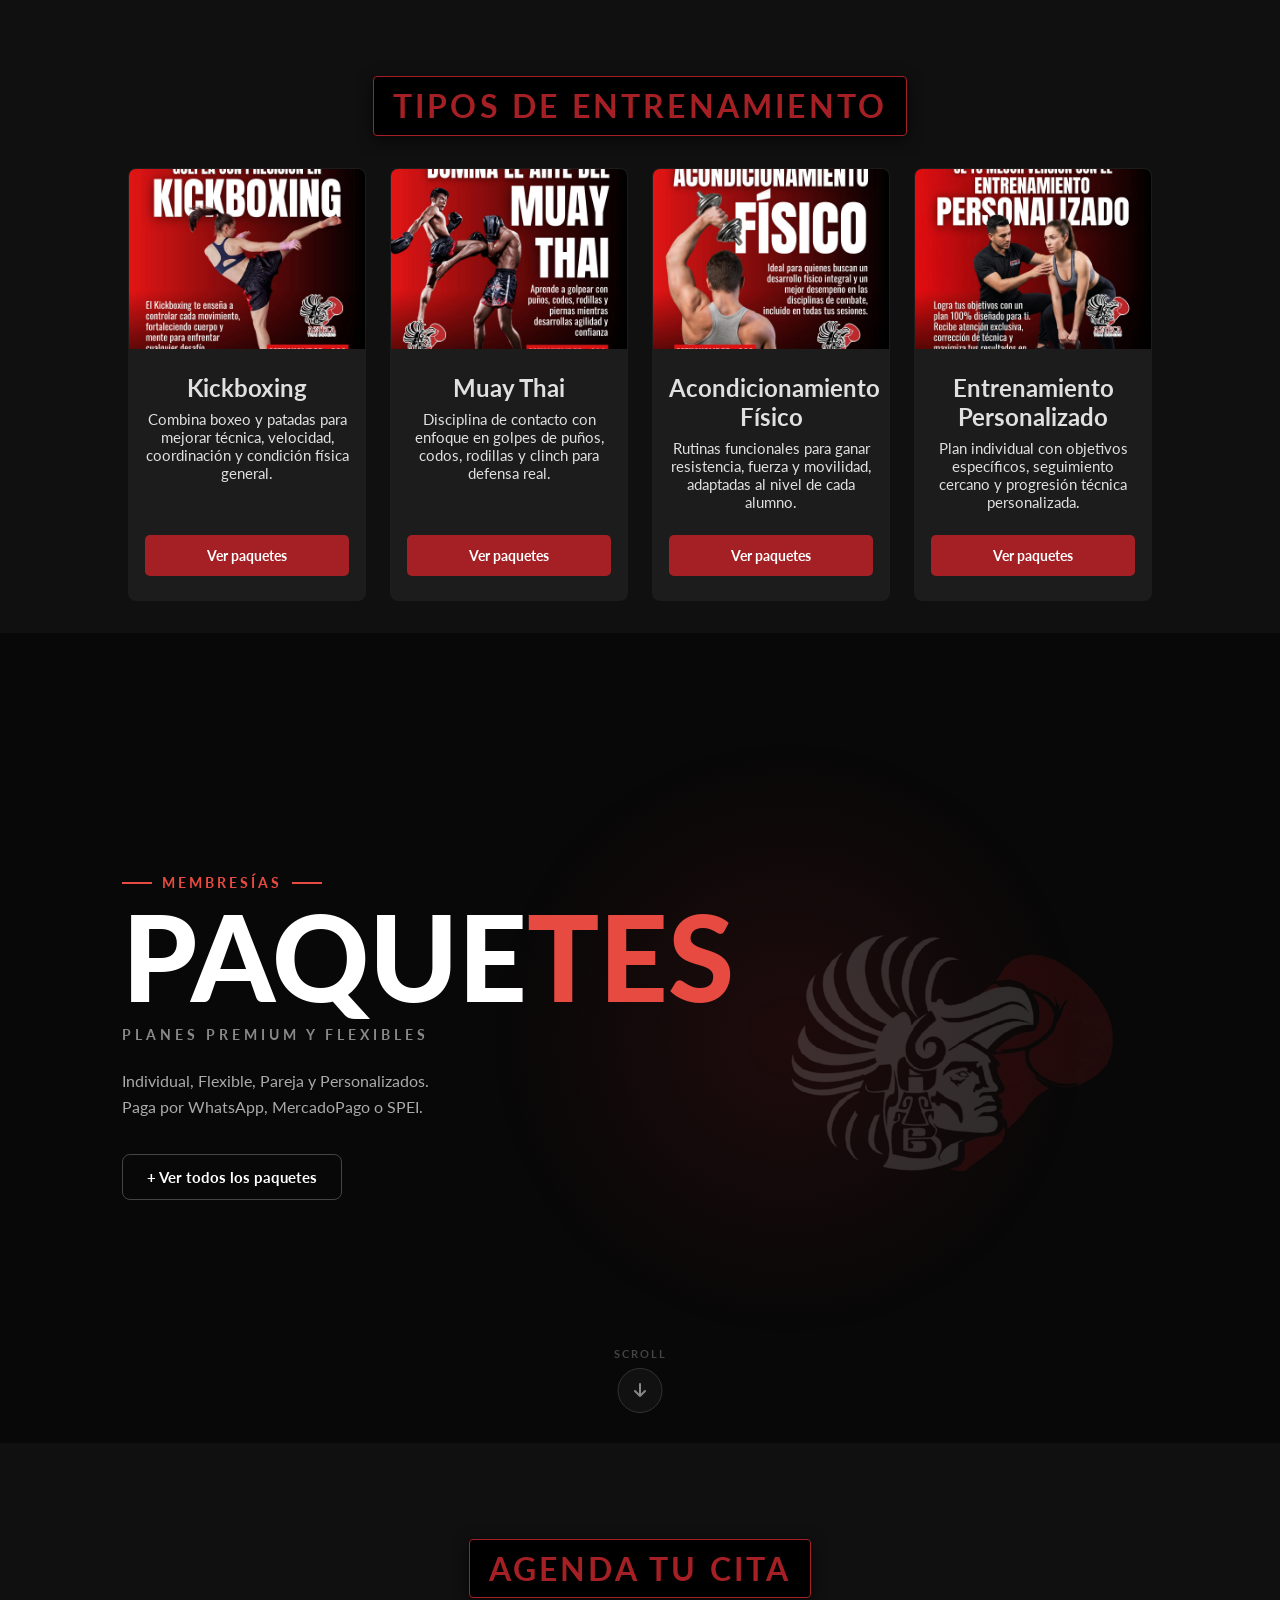
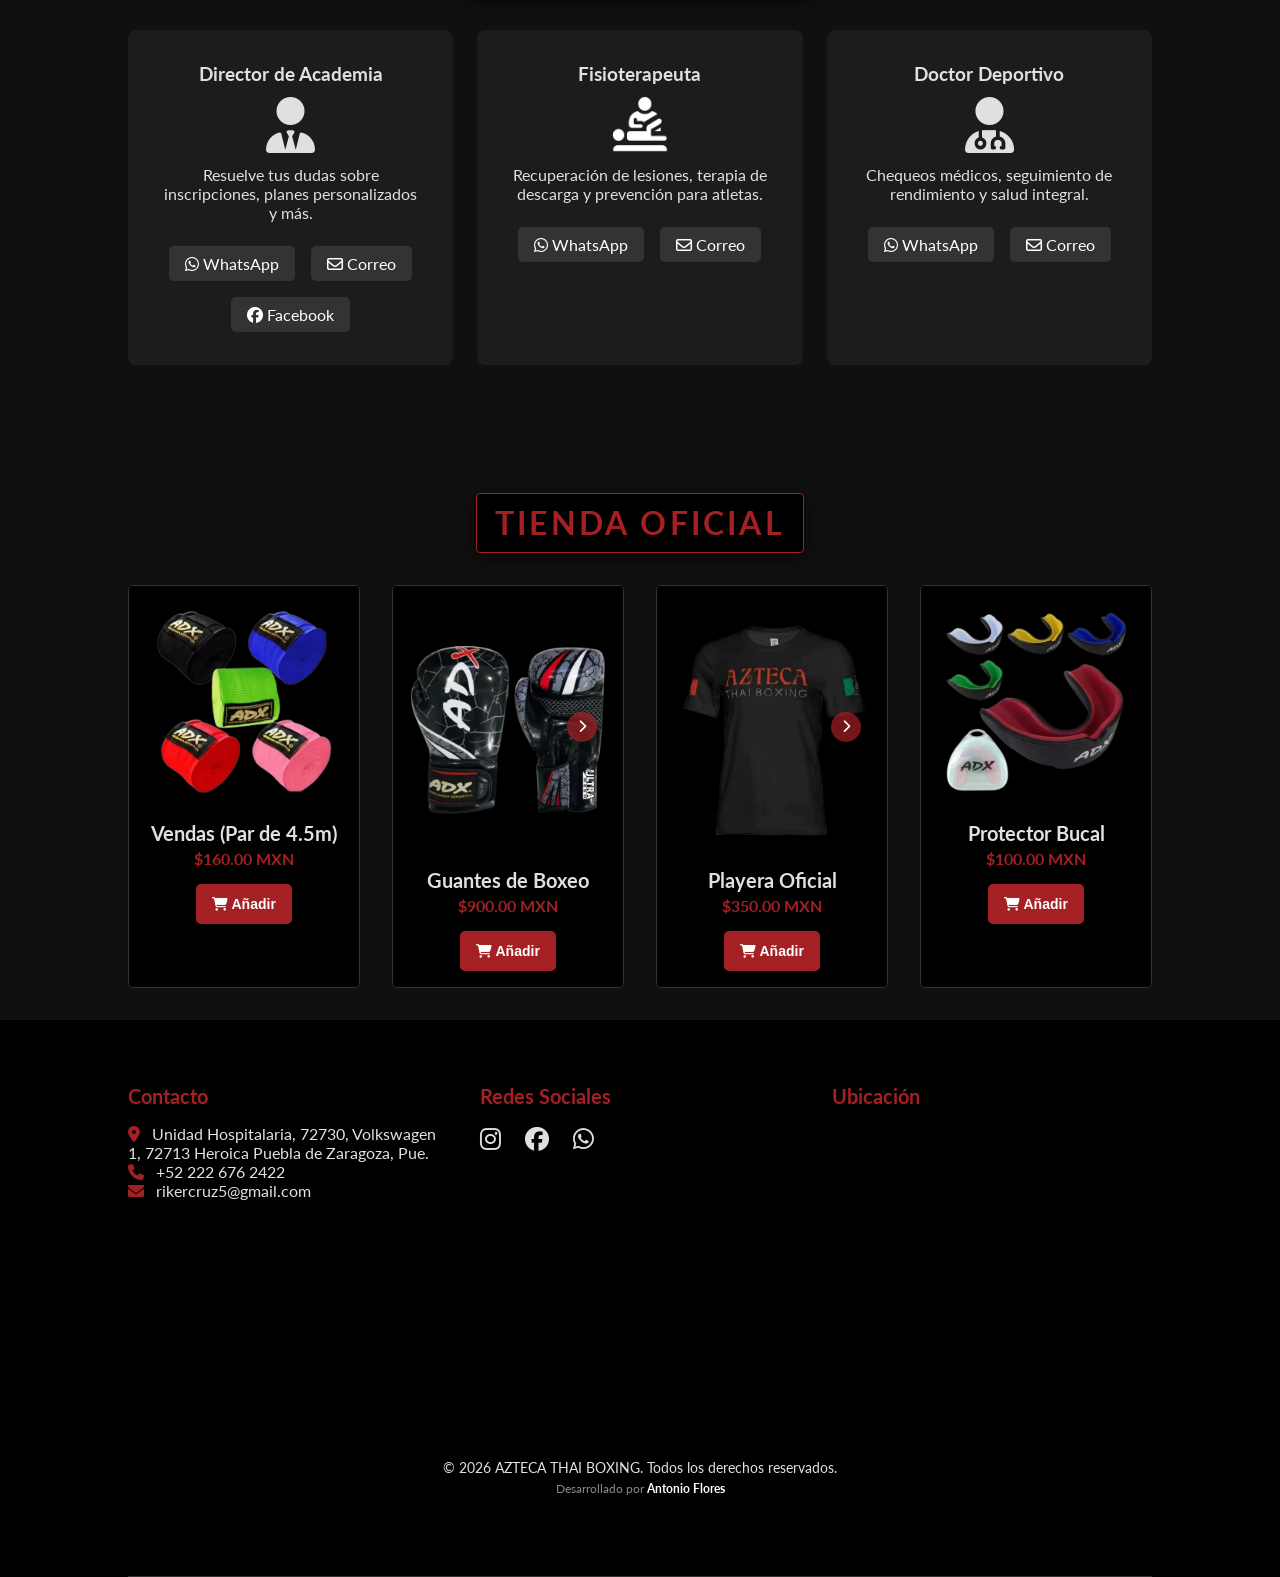
==== commit 74b9a1d9: "Merge branch 'main' of https://github.com/Tonos10/pagina-web" ====
--- a/index.html
+++ b/index.html
@@ -43,10 +43,13 @@
         
         <section class="inicio" id="inicio">
            <div class="carousel-container">
-                <div class="carousel-slide" style="background-image: url('assets/img/fondo2.webp');"></div>
-                <div class="carousel-slide" style="background-image: url('assets/img/1.jpg');"></div>
-                <div class="carousel-slide" style="background-image: url('assets/img/2.jpg');"></div>
-                <div class="carousel-slide" style="background-image: url('assets/img/3.jpg');"></div>
+                
+                <div class="carousel-slide" style="background-image: url('assets/img/img\ fondo/fondo2.webp');"></div>
+                <div class="carousel-slide" style="background-image: url('assets/img/img\ fondo/3.webp');"></div>
+                <div class="carousel-slide" style="background-image: url('assets/img/img\ fondo/5.webp')"></div>
+                <div class="carousel-slide" style="background-image: url('assets/img/img\ fondo/4.webp');"></div>
+                <div class="carousel-slide" style="background-image: url('assets/img/img\ fondo/1.jpg');"></div>
+                
             </div>
 
             <div class="inicio__container Scontainer grid">
@@ -59,7 +62,16 @@
         </section>
 
         <section class="section container" id="horarios">
-            <h2 class="section__title">Horarios de Clases</h2>
+            <div class="section-title-container">
+                <div class="card">
+                    <div class="card-content">
+                        <div class="notititle">HORARIO DE CLASE</div>
+                    </div>
+                </div>
+            </div>
+
+            <div class="seccion-separador"></div>
+
             <div class="horarios__container">
                 <div class="horarios__grid"> 
                     
@@ -148,18 +160,24 @@
                 <div class="horarios__leyenda">
                     <div><span class="color-box clase-general"></span> Clase General</div>
                     <div><span class="color-box clase-ninos"></span> Clase Niños</div>
-                    <div><span class="color-box clase-seleccionados"></span> Seleccionados</div>
                 </div>
             </div>
         </section>
 
         <section class="section container" id="tipos-paquetes">
-          <h2 class="section__title">TIPOS DE ENTRENAMIENTO</h2>
-          <div class="seccion-separador"></div>
+            <div class="section-title-container">
+                <div class="card">
+                    <div class="card-content">
+                        <div class="notititle">TIPOS DE ENTRENAMIENTO</div>
+                    </div>
+                </div>
+            </div>
+
+            <div class="seccion-separador"></div>
 
           <div class="paquetes-tipos__container">
             <article class="paquetes-tipos__card">
-              <img src="assets/img/1.jpg" alt="Entrenamiento de Kickboxing" class="paquetes-tipos__img" loading="lazy" />
+              <img src="assets/img/modols/kickboxing.webp" alt="Entrenamiento de Kickboxing" class="paquetes-tipos__img" loading="lazy" />
               <div class="paquetes-tipos__content">
                 <h3 class="paquetes-tipos__title">Kickboxing</h3>
                 <p class="paquetes-tipos__description">
@@ -170,7 +188,7 @@
             </article>
 
             <article class="paquetes-tipos__card">
-              <img src="assets/img/2.jpg" alt="Entrenamiento de Muay Thai" class="paquetes-tipos__img" loading="lazy" />
+              <img src="assets/img/modols/muay thai.webp" alt="Entrenamiento de Muay Thai" class="paquetes-tipos__img" loading="lazy" />
               <div class="paquetes-tipos__content">
                 <h3 class="paquetes-tipos__title">Muay Thai</h3>
                 <p class="paquetes-tipos__description">
@@ -181,7 +199,7 @@
             </article>
 
             <article class="paquetes-tipos__card">
-              <img src="assets/img/3.jpg" alt="Acondicionamiento físico funcional" class="paquetes-tipos__img" loading="lazy" />
+              <img src="assets/img/modols/a. fisico.webp" alt="Acondicionamiento físico funcional" class="paquetes-tipos__img" loading="lazy" />
               <div class="paquetes-tipos__content">
                 <h3 class="paquetes-tipos__title">Acondicionamiento Físico</h3>
                 <p class="paquetes-tipos__description">
@@ -192,7 +210,7 @@
             </article>
 
             <article class="paquetes-tipos__card">
-              <img src="assets/img/fondo2.webp" alt="Entrenamiento personalizado con coach" class="paquetes-tipos__img" loading="lazy" />
+              <img src="assets/img/modols/perzonalizado.webp" alt="Entrenamiento personalizado con coach" class="paquetes-tipos__img" loading="lazy" />
               <div class="paquetes-tipos__content">
                 <h3 class="paquetes-tipos__title">Entrenamiento Personalizado</h3>
                 <p class="paquetes-tipos__description">
@@ -236,11 +254,19 @@
         </section>
 
         <section class="section container" id="citas">
-            <h2 class="section__title">Agenda tu Cita</h2>
+            <div class="section-title-container">
+                <div class="card">
+                    <div class="card-content">
+                        <div class="notititle">AGENDA TU CITA</div>
+                    </div>
+                </div>
+            </div>
+
             <div class="citas__container grid">
                 
                 <article class="cita__card">
                     <h3 class="cita__title">Director de Academia</h3>
+                    <i class="fa-solid fa-user-tie"></i>
                     <p class="cita__description">Resuelve tus dudas sobre inscripciones, planes personalizados y más.</p>
                     <div class="cita__contact">
                         <a href="https://wa.me/5212226762422" target="_blank" class="button-contact"><i class="fab fa-whatsapp"></i> WhatsApp</a>
@@ -250,7 +276,9 @@
                 </article>
 
                 <article class="cita__card">
-                    <h3 class="cita__title">Fisioterapeuta</h3>
+                        <h3 class="cita__title">Fisioterapeuta</h3>
+                        <!-- Icono personalizado: reemplazar Font Awesome por imagen local -->
+                        <img src="assets/img/iconos/fisio.webp" alt="Fisioterapeuta" class="cita__icon">
                     <p class="cita__description">Recuperación de lesiones, terapia de descarga y prevención para atletas.</p>
                     <div class="cita__contact">
                         <a href="https://wa.me/5212211787979" target="_blank" class="button-contact"><i class="fab fa-whatsapp"></i> WhatsApp</a>
@@ -260,6 +288,7 @@
 
                 <article class="cita__card">
                     <h3 class="cita__title">Doctor Deportivo</h3>
+                    <i class="fa-solid fa-user-doctor"></i>
                     <p class="cita__description">Chequeos médicos, seguimiento de rendimiento y salud integral.</p>
                     <div class="cita__contact">
                         <a href="https://wa.me/5212212259422" target="_blank" class="button-contact"><i class="fab fa-whatsapp"></i> WhatsApp</a>
@@ -270,7 +299,14 @@
         </section>
 
         <section class="section container" id="tienda">
-            <h2 class="section__title">Tienda Oficial</h2>
+            <div class="section-title-container">
+                <div class="card">
+                    <div class="card-content">
+                        <div class="notititle">TIENDA OFICIAL</div>
+                    </div>
+                </div>
+            </div>
+
             <div class="tienda__container grid">
                 
                 <div class="producto__card">
--- a/css/style.css
+++ b/css/style.css
@@ -75,12 +75,54 @@
     overflow-x: hidden;
 }
 
-/* Estilos de tipografía global */
-h1, h2, h3 {
-    color: var(--white-color);
-    font-family: var(--title-font);
-    letter-spacing: 1px;
-}
+/* =========================================
+   TITULOS DE SECCIÓN (CAJA NEGRA PULSANTE)
+   ========================================= */
+.section-title-container {
+    display: flex;
+    justify-content: center;
+    margin-bottom: 2rem;
+}
+
+.section-title-container .card {
+    position: relative;
+    display: flex;
+    align-items: center;
+    justify-content: center;
+    width: fit-content;
+    max-width: 100%;
+    padding: 0.7rem 1.15rem;
+    border-radius: 4px;
+    z-index: 5;
+    overflow: hidden;
+    font-family: 'Lato', sans-serif;
+    box-shadow: 0 4px 15px rgba(0,0,0,0.6);
+    margin: 0 auto;
+    text-align: center;
+    background: #000000;
+    border: 1px solid var(--main-red);
+    animation: pulseBoxTitle 3s infinite ease-in-out;
+}
+
+@keyframes pulseBoxTitle {
+    0% { box-shadow: 0 4px 15px rgba(0,0,0,0.6); border-color: var(--main-red); }
+    50% { box-shadow: 0 0 20px rgba(255, 82, 82, 0.4); border-color: #ff7777; }
+    100% { box-shadow: 0 4px 15px rgba(0,0,0,0.6); border-color: var(--main-red); }
+}
+
+.notititle {
+    color: var(--main-red);
+    font-weight: 700;
+    font-size: clamp(1.2rem, 3.5vw, 2rem);
+    text-transform: uppercase;
+    letter-spacing: 0.1em;
+    line-height: 1.1;
+    text-shadow: none;
+    margin: 0;
+    z-index: 2;
+}
+
+.card .bg, .card .blob { display: none; } /* Simplified for index */
 
 ul { list-style: none; }
 a { text-decoration: none; }
@@ -125,7 +167,7 @@
 }
 
 .scroll-header {
-    background-color: var(--dark-color);
+    background-color: #000000 !important;
     box-shadow: 0 4px 8px hsla(0, 0%, 0%, 0.3);
 }
 
@@ -616,6 +658,17 @@
 .cita__card { padding: 2rem; }
 
 .cita__description { margin-bottom: 1.5rem; }
+
+/* Icono principal en cada tarjeta de cita (aumentar tamaño) */
+.cita__card > i.fa-solid,
+.cita__card > img.cita__icon {
+    display: block;
+    margin: 0.75rem auto;
+}
+
+/* Tamaños por defecto (ajustables) */
+.cita__card > i.fa-solid { font-size: 3.5rem; }
+.cita__card > img.cita__icon { width: 56px; height: 56px; object-fit: contain; }
 
 .cita__contact {
     display: flex;
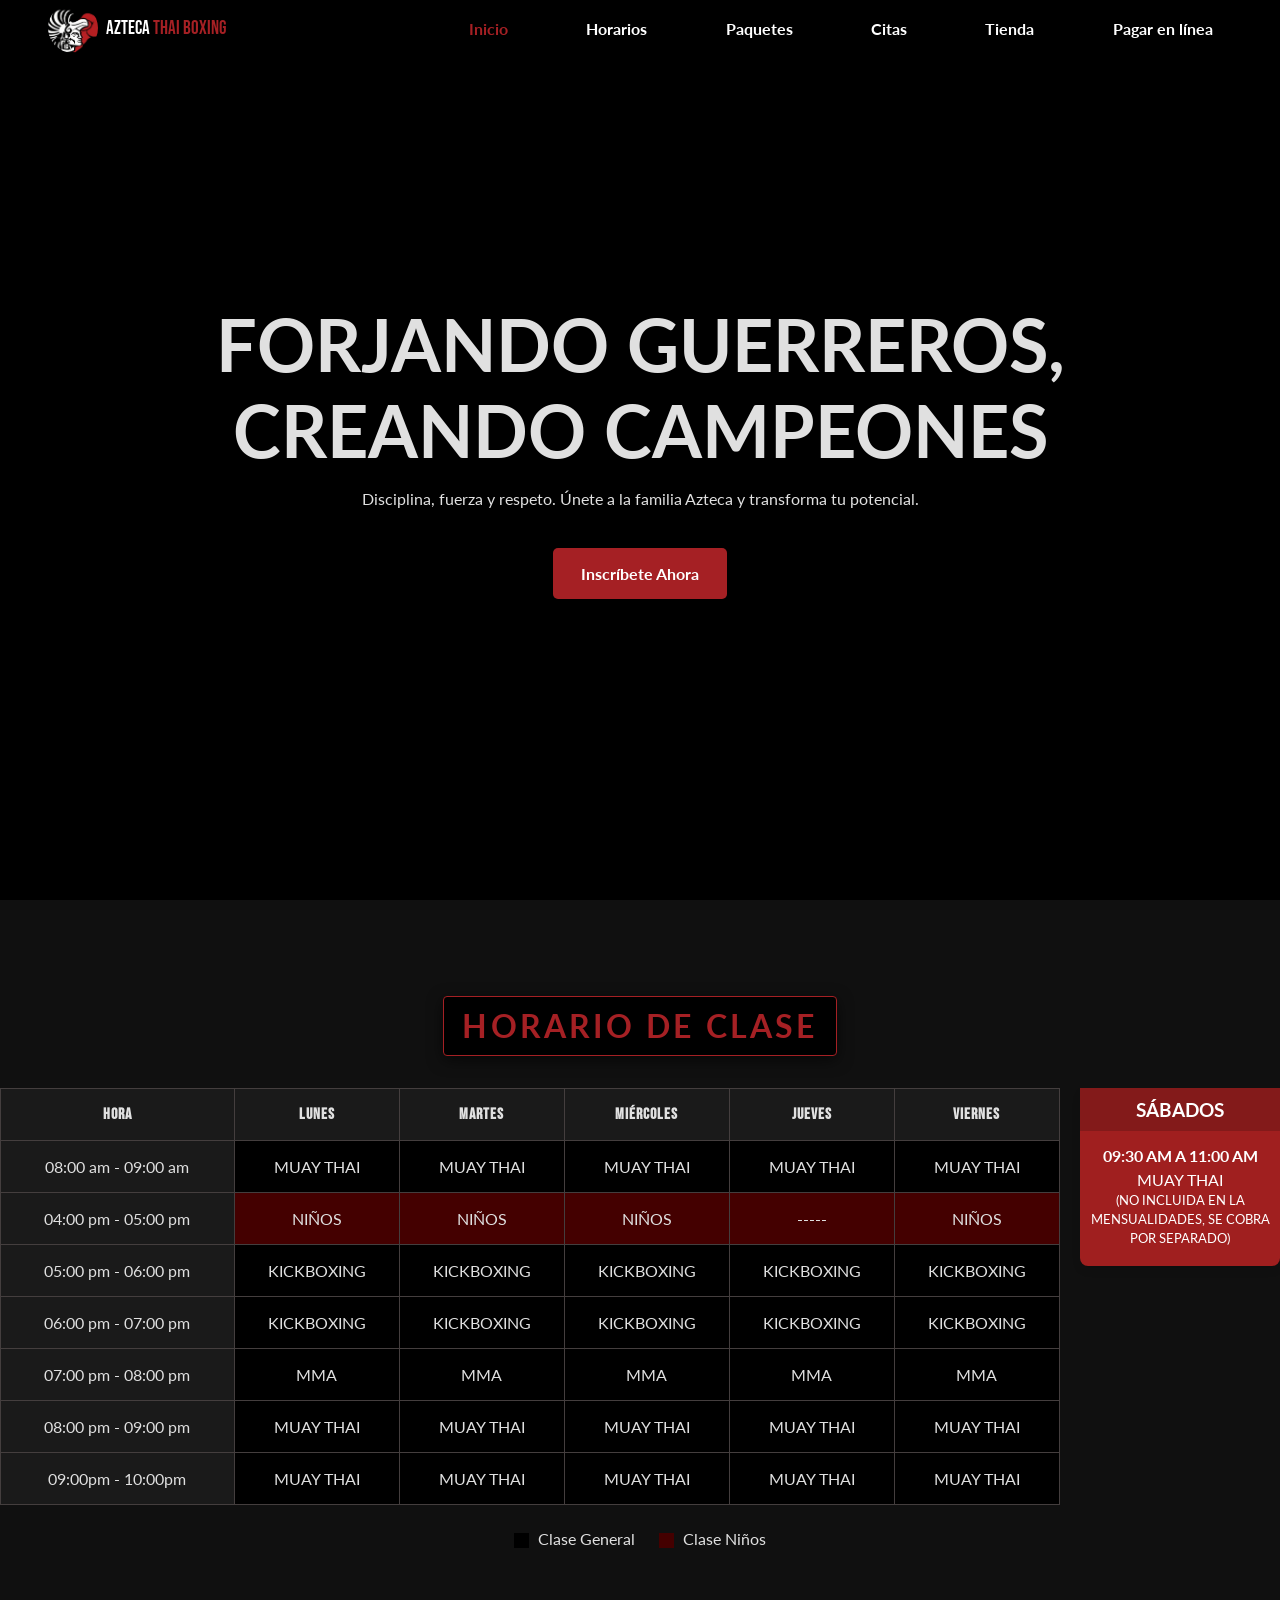
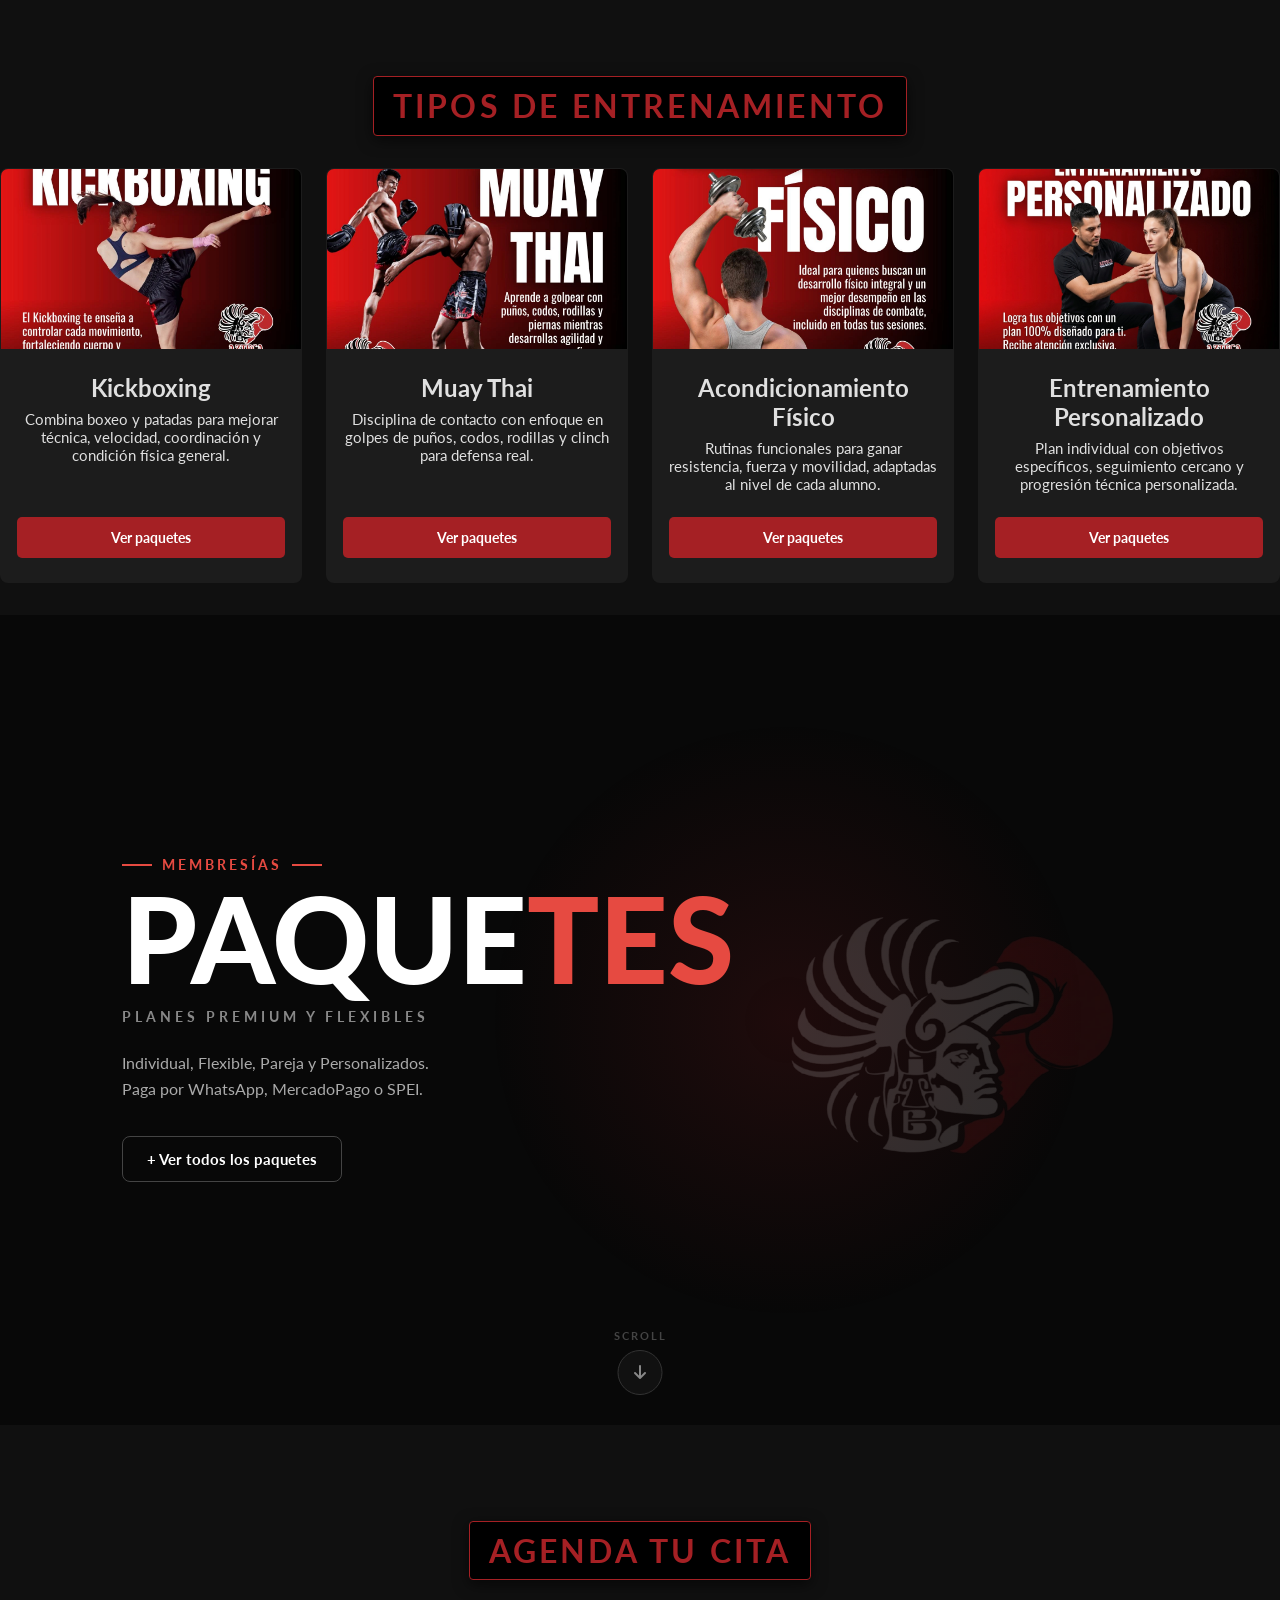
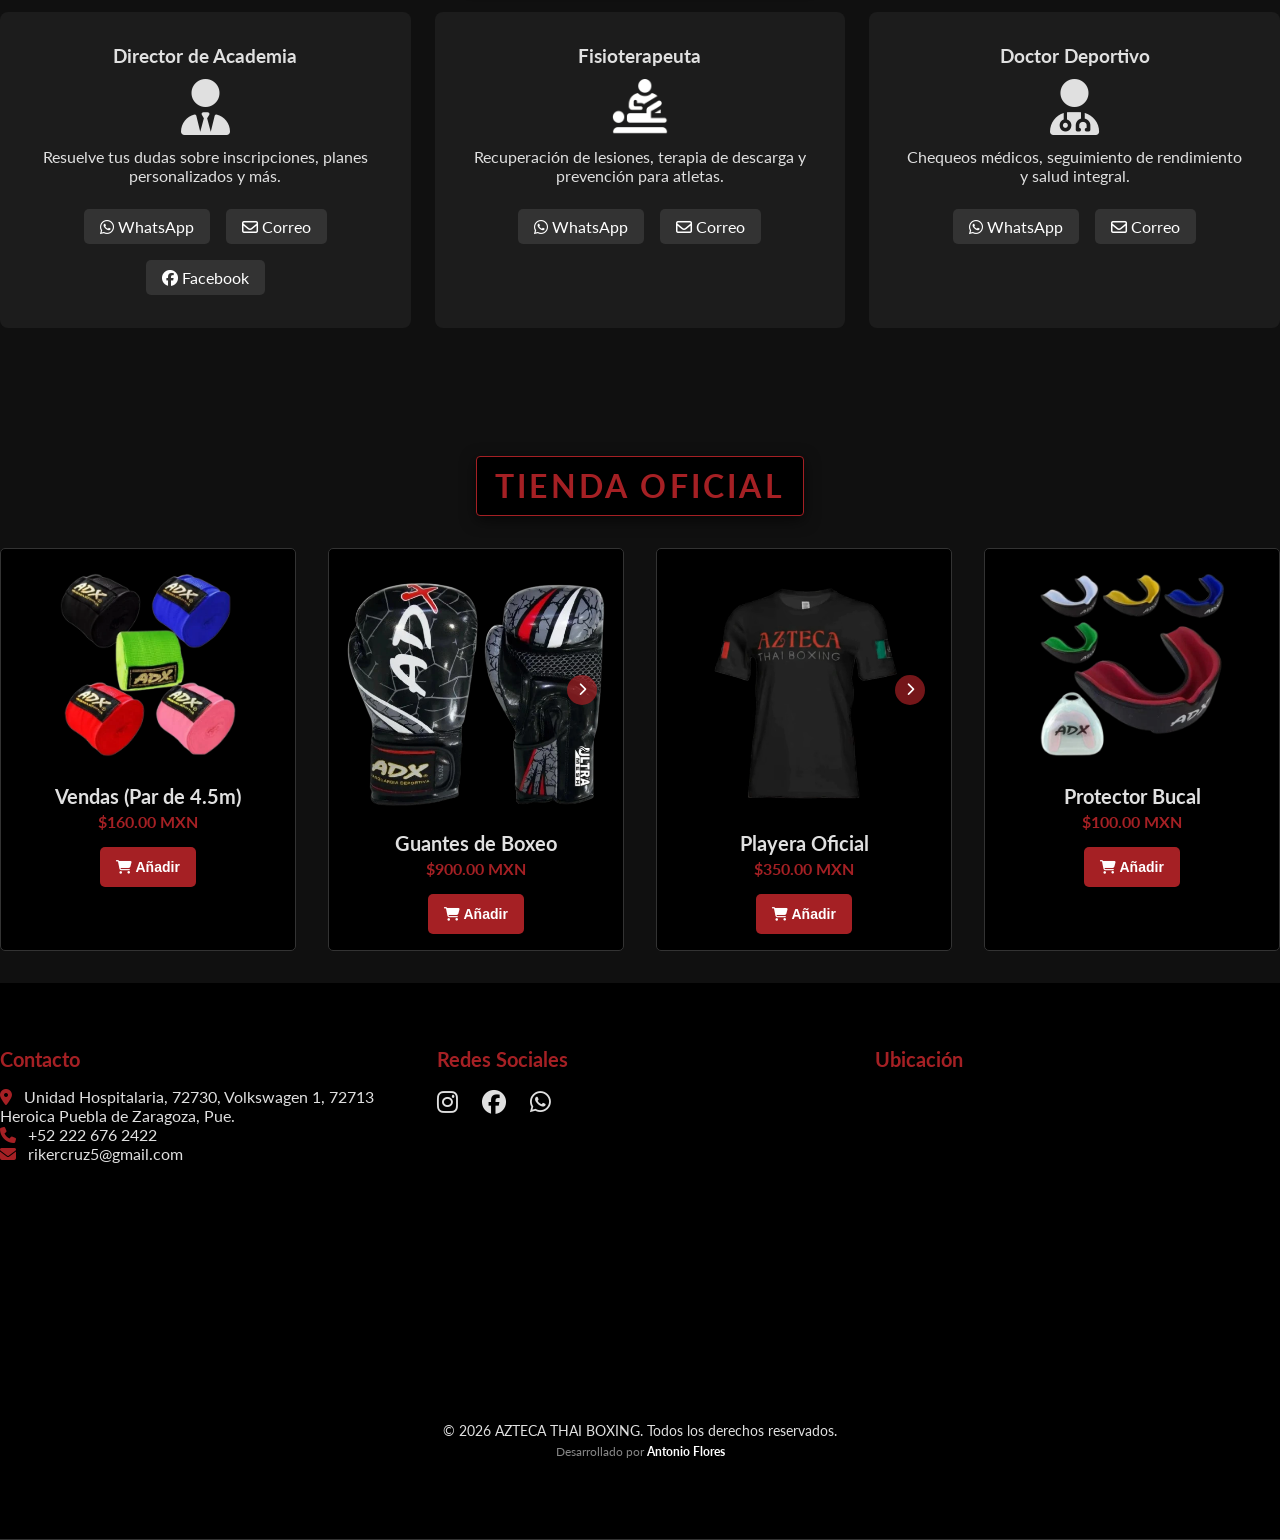
==== commit 96825360: "Se resolvieron los conflictos de fusion" ====
--- a/index.html
+++ b/index.html
@@ -6,6 +6,8 @@
     <title>AZTECA THAI BOXING - Forjando Guerreros</title>
     
     <link rel="stylesheet" href="css/style.css">
+    <link rel="apple-touch-icon" href="assets/img/removebg.png">
+    <link rel="icon" type="image/png" href="assets/img/removebg.png">
     
     <link rel="preconnect" href="https://fonts.googleapis.com">
     <link rel="preconnect" href="https://fonts.gstatic.com" crossorigin>
--- a/css/style.css
+++ b/css/style.css
@@ -128,11 +128,67 @@
 a { text-decoration: none; }
 img, video { max-width: 100%; height: auto; }
 
-/* Contenedores y espaciados generales */
-.container {
-    max-width: 1024px;
-    margin-left: 1.5rem;
-    margin-right: 1.5rem;
+/* =========================================
+   RESPONSIVE ADJUSTMENTS (MOBILE FIRST)
+   ========================================= */
+
+/* Section titles responsive */
+@media screen and (max-width: 576px) {
+    .section-title-container .card {
+        padding: 0.5rem 0.8rem;
+        width: 90%;
+    }
+    
+    .notititle {
+        font-size: clamp(1rem, 4.5vw, 1.3rem);
+        letter-spacing: 0.05em;
+    }
+}
+
+/* Contact Cards (Citas) Responsive */
+.citas__container {
+    grid-template-columns: repeat(auto-fit, minmax(250px, 1fr));
+}
+
+@media screen and (max-width: 768px) {
+    .cita__card {
+        padding: 1.5rem;
+        text-align: center;
+    }
+    
+    .cita__contact {
+        flex-direction: column;
+        gap: 0.8rem;
+    }
+    
+    .button-contact {
+        width: 100%;
+        justify-content: center;
+    }
+}
+
+/* Modal Responsive Fixes */
+@media screen and (max-width: 480px) {
+    .modal-contenido {
+        width: 95%;
+        margin: 10% auto;
+        padding: 1.5rem;
+    }
+    
+    .modal-contenido h3 {
+        font-size: 1.2rem;
+    }
+}
+
+/* Tienda Grid Fix */
+@media screen and (max-width: 576px) {
+    .tienda__container {
+        grid-template-columns: 1fr;
+    }
+    
+    .producto__card {
+        padding: 1rem;
+    }
 }
 
 .grid {
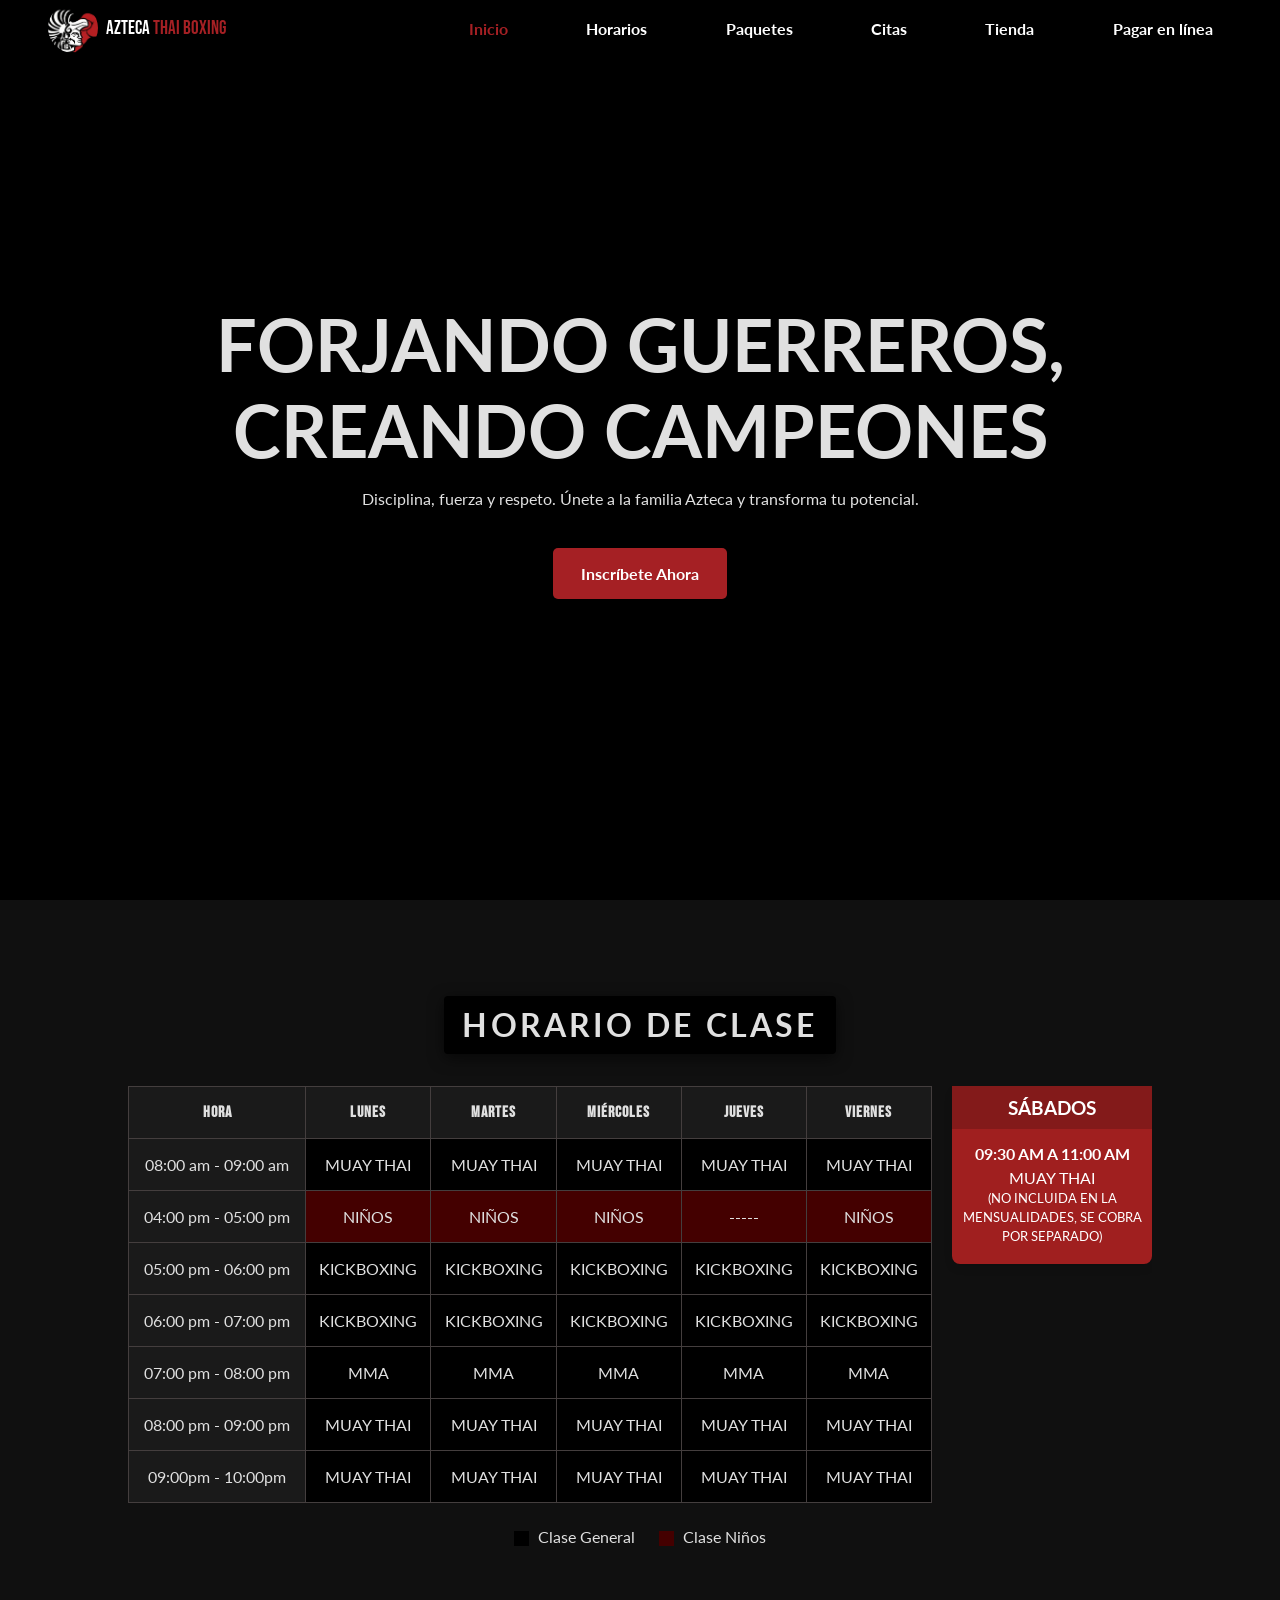
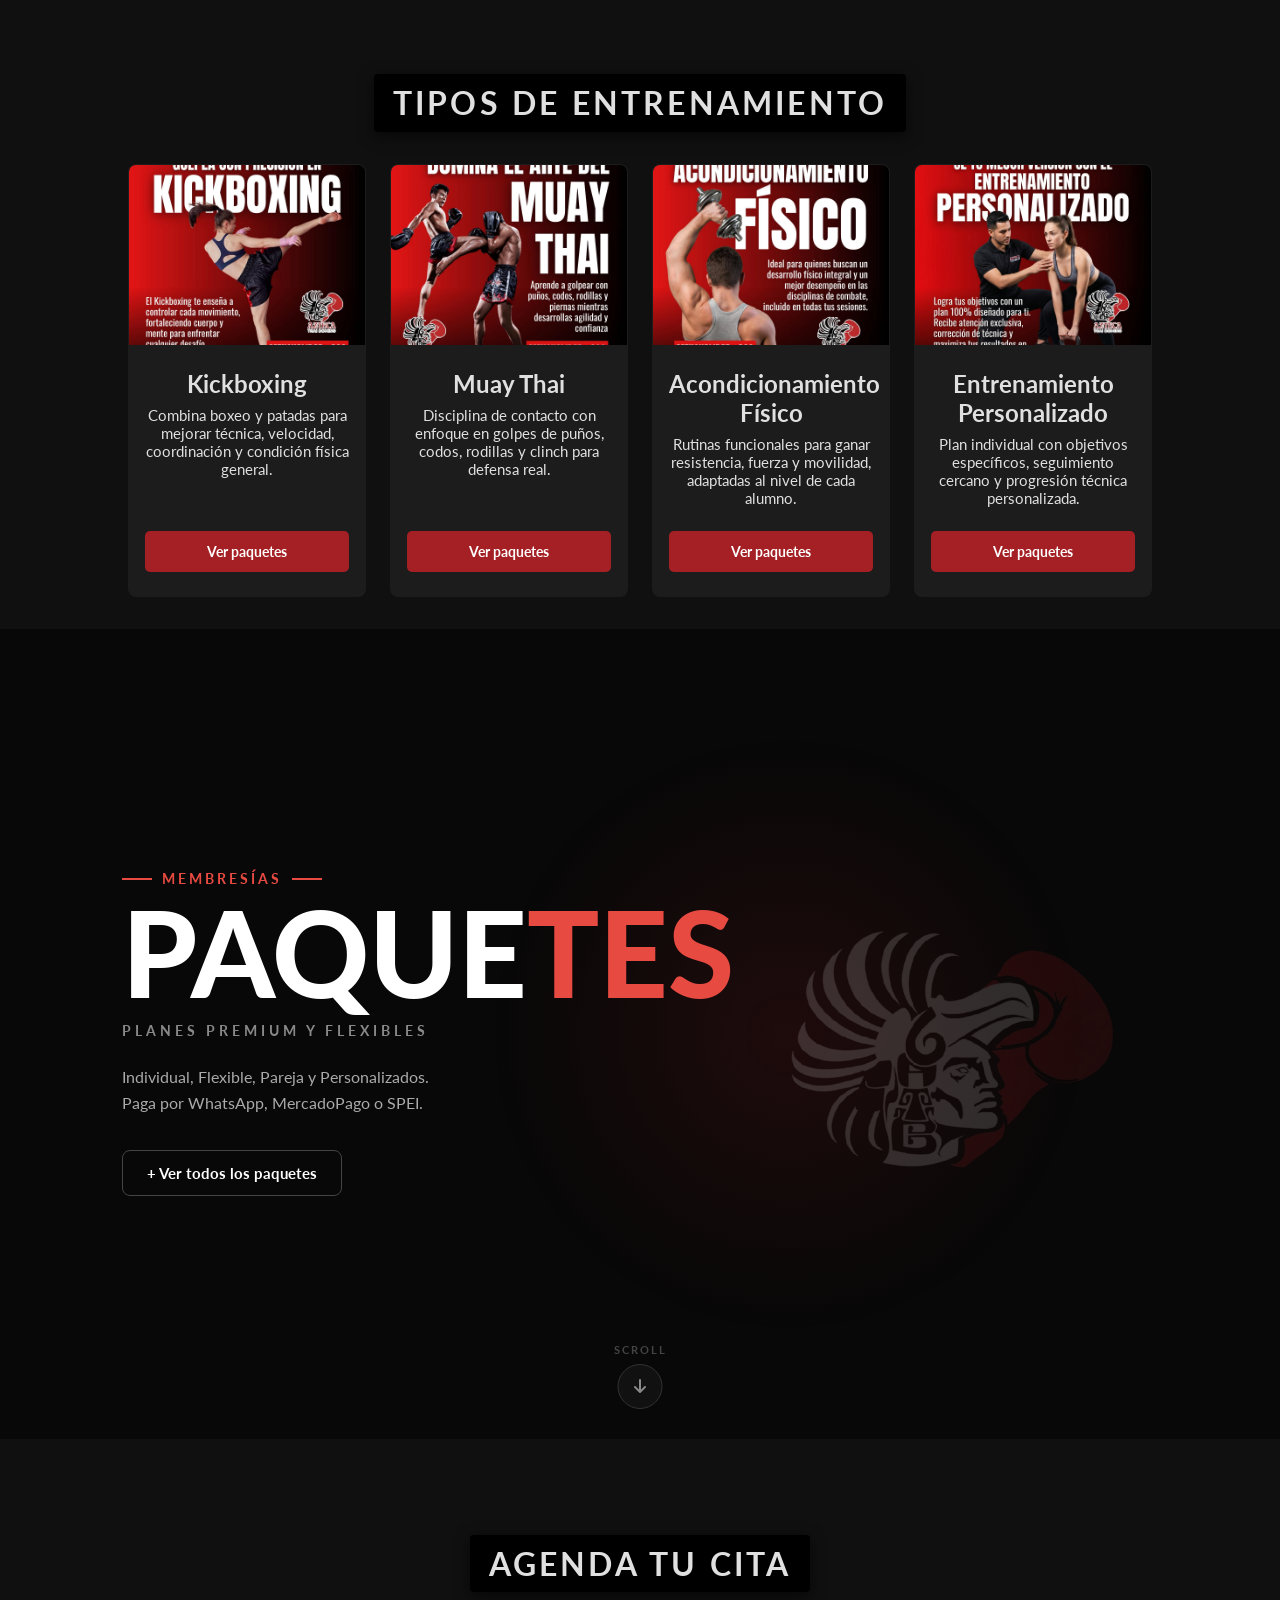
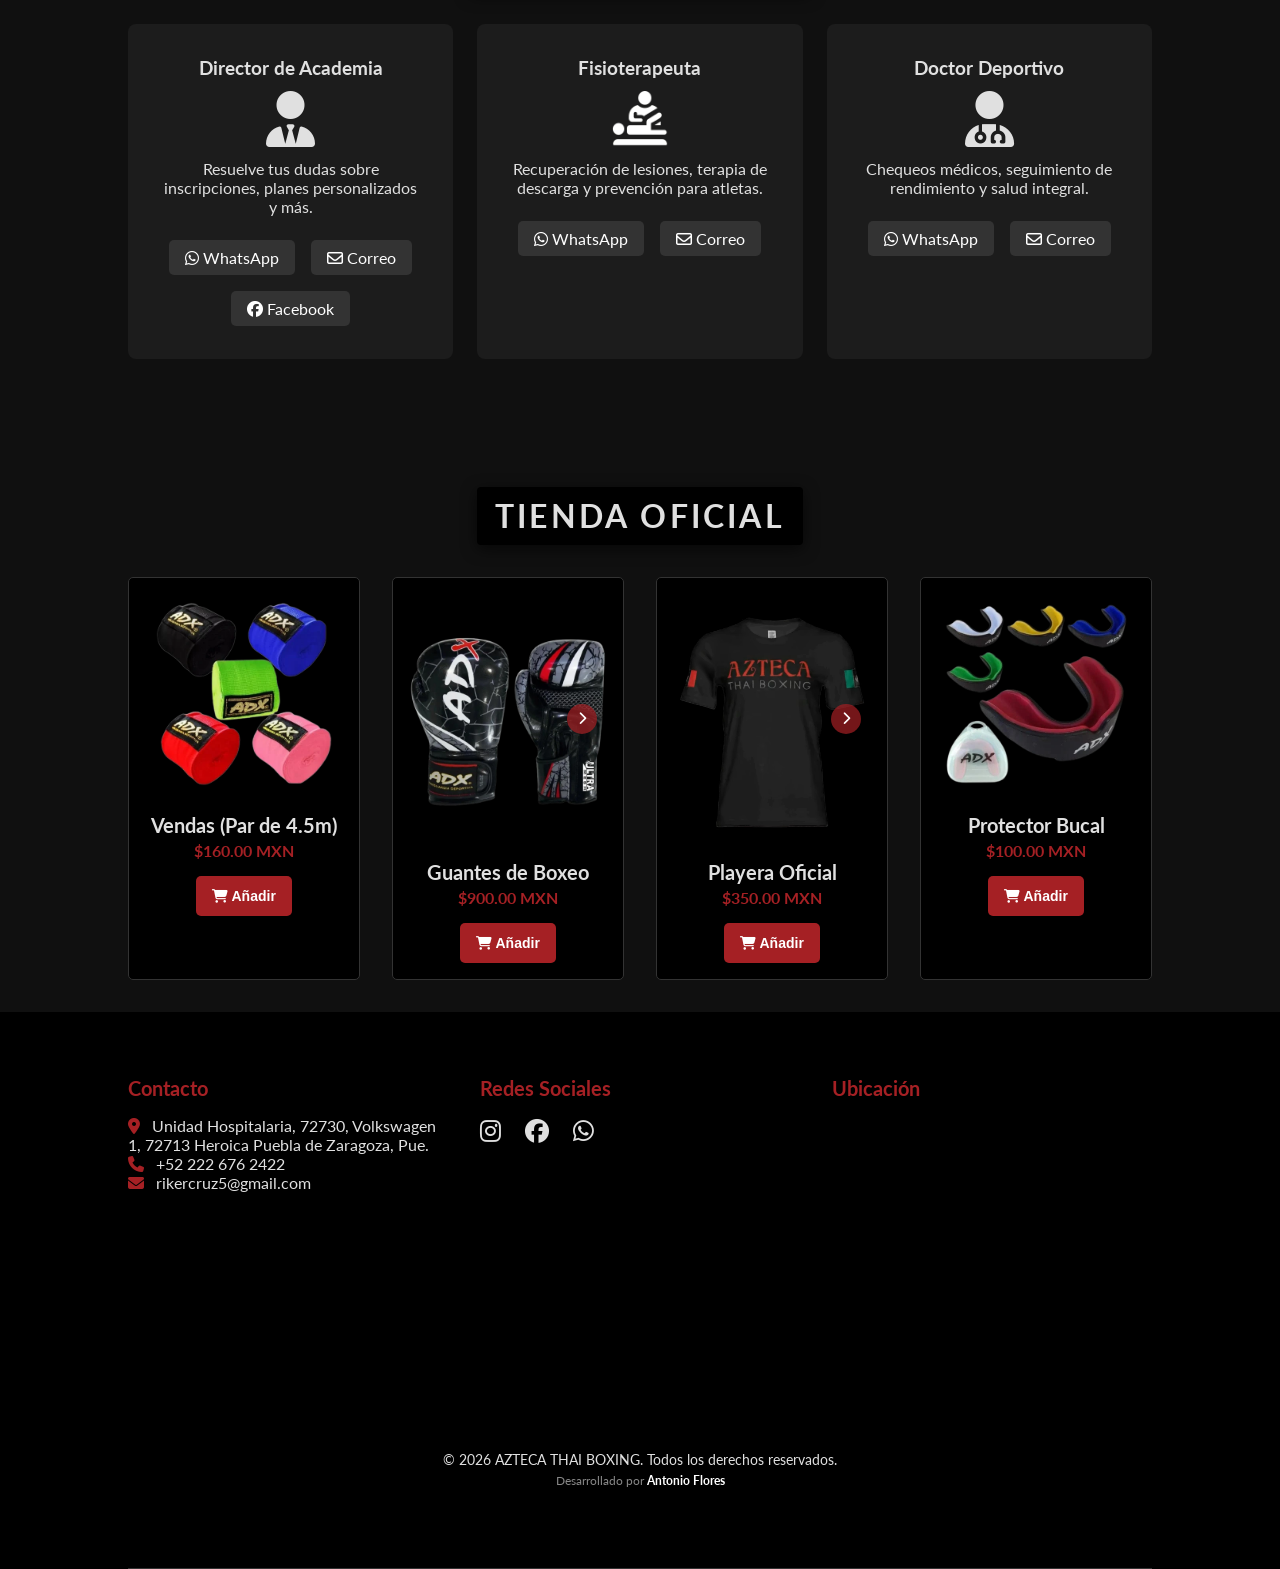
==== commit fe4aec52: "Actualizacion masiva de diseño y optimizacion" ====
--- a/index.html
+++ b/index.html
@@ -4,11 +4,9 @@
     <meta charset="UTF-8">
     <meta name="viewport" content="width=device-width, initial-scale=1.0">
     <title>AZTECA THAI BOXING - Forjando Guerreros</title>
-    
+    <link rel="apple-touch-icon" href="assets/img/removebg.webp">
     <link rel="stylesheet" href="css/style.css">
-    <link rel="apple-touch-icon" href="assets/img/removebg.png">
-    <link rel="icon" type="image/png" href="assets/img/removebg.png">
-    
+    <link rel="icon" type="image/png" href="assets/img/removebg.webp">
     <link rel="preconnect" href="https://fonts.googleapis.com">
     <link rel="preconnect" href="https://fonts.gstatic.com" crossorigin>
     <link href="https://fonts.googleapis.com/css2?family=Bebas+Neue&family=Lato:wght@400;700;900&display=swap" rel="stylesheet">
@@ -340,24 +338,24 @@
                 </div>
                 
                 <div class="producto__card">
-                    <div class="mini-galeria__contenedor js-mini-galeria">
-                        <ul class="mini-galeria__track">
-                            <li class="mini-galeria__slide activo">
-                                <video src="assets/video/playerav.webm" class="producto__img" autoplay muted loop>Su navegador no admite este formato.</video>
-                            </li>
-                            <li class="mini-galeria__slide">
-                                <video src="assets/video/roja.webm" class="producto__img" autoplay muted loop>Su navegador no admite este formato.</video>
-                            </li>
-                        </ul>
-                        <button class="mini-galeria__btn mini-galeria__btn--izq oculto"><i class="fas fa-chevron-left"></i></button>
-                        <button class="mini-galeria__btn mini-galeria__btn--der"><i class="fas fa-chevron-right"></i></button>
-                    </div>
-                    <h3 class="producto__title">Playera Oficial</h3>
-                    <span class="producto__price">$350.00 MXN</span>
-                    <button class="button button-small" onclick="abrirModal('Playera Oficial')">
-                        <i class="fas fa-shopping-cart"></i> Añadir
-                    </button>
-                </div>
+    <div class="mini-galeria__contenedor js-mini-galeria">
+        <ul class="mini-galeria__track">
+            <li class="mini-galeria__slide activo">
+                <video src="assets/video/playerav.webm" class="producto__img" playsinline autoplay muted loop>Su navegador no admite este formato.</video>
+            </li>
+            <li class="mini-galeria__slide">
+                <video src="assets/video/roja.webm" class="producto__img" playsinline autoplay muted loop>Su navegador no admite este formato.</video>
+            </li>
+        </ul>
+        <button class="mini-galeria__btn mini-galeria__btn--izq oculto"><i class="fas fa-chevron-left"></i></button>
+        <button class="mini-galeria__btn mini-galeria__btn--der"><i class="fas fa-chevron-right"></i></button>
+    </div>
+    <h3 class="producto__title">Playera Oficial</h3>
+    <span class="producto__price">$350.00 MXN</span>
+    <button class="button button-small" onclick="abrirModal('Playera Oficial')">
+        <i class="fas fa-shopping-cart"></i> Añadir
+    </button>
+</div>
 
                 <div class="producto__card">
                     <img src="assets/img/tienda/bucal.webp" alt="Bucal" class="producto__img">
--- a/css/style.css
+++ b/css/style.css
@@ -100,7 +100,7 @@
     margin: 0 auto;
     text-align: center;
     background: #000000;
-    border: 1px solid var(--main-red);
+    border: 1px solid var(--main-white-color);
     animation: pulseBoxTitle 3s infinite ease-in-out;
 }
 
@@ -111,7 +111,7 @@
 }
 
 .notititle {
-    color: var(--main-red);
+    color: var(--main-white-color);
     font-weight: 700;
     font-size: clamp(1.2rem, 3.5vw, 2rem);
     text-transform: uppercase;
@@ -128,67 +128,11 @@
 a { text-decoration: none; }
 img, video { max-width: 100%; height: auto; }
 
-/* =========================================
-   RESPONSIVE ADJUSTMENTS (MOBILE FIRST)
-   ========================================= */
-
-/* Section titles responsive */
-@media screen and (max-width: 576px) {
-    .section-title-container .card {
-        padding: 0.5rem 0.8rem;
-        width: 90%;
-    }
-    
-    .notititle {
-        font-size: clamp(1rem, 4.5vw, 1.3rem);
-        letter-spacing: 0.05em;
-    }
-}
-
-/* Contact Cards (Citas) Responsive */
-.citas__container {
-    grid-template-columns: repeat(auto-fit, minmax(250px, 1fr));
-}
-
-@media screen and (max-width: 768px) {
-    .cita__card {
-        padding: 1.5rem;
-        text-align: center;
-    }
-    
-    .cita__contact {
-        flex-direction: column;
-        gap: 0.8rem;
-    }
-    
-    .button-contact {
-        width: 100%;
-        justify-content: center;
-    }
-}
-
-/* Modal Responsive Fixes */
-@media screen and (max-width: 480px) {
-    .modal-contenido {
-        width: 95%;
-        margin: 10% auto;
-        padding: 1.5rem;
-    }
-    
-    .modal-contenido h3 {
-        font-size: 1.2rem;
-    }
-}
-
-/* Tienda Grid Fix */
-@media screen and (max-width: 576px) {
-    .tienda__container {
-        grid-template-columns: 1fr;
-    }
-    
-    .producto__card {
-        padding: 1rem;
-    }
+/* Contenedores y espaciados generales */
+.container {
+    max-width: 1024px;
+    margin-left: 1.5rem;
+    margin-right: 1.5rem;
 }
 
 .grid {
